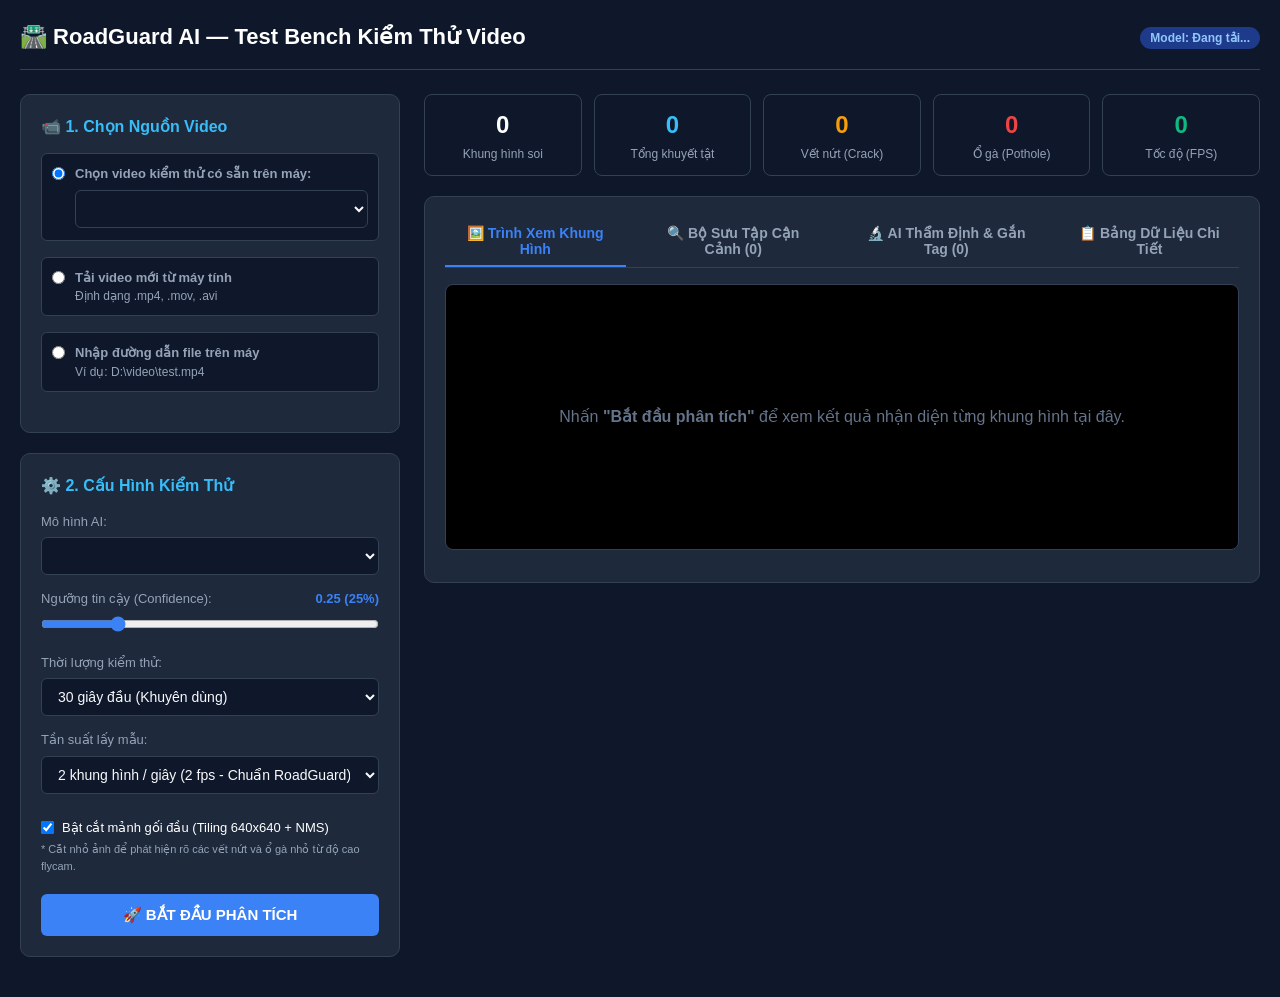
==== src/api/web/index.html @ 470877e7 "feat: tich hop AI Curation AutoTagger va YOLO Dataset Exporter tren Web UI" ====
<!DOCTYPE html>
<html lang="vi">
<head>
  <meta charset="UTF-8">
  <meta name="viewport" content="width=device-width, initial-scale=1.0">
  <title>RoadGuard AI — Kiểm Thử Mô Hình & Đánh Giá Video</title>
  <style>
    :root {
      --bg: #0f172a;
      --card-bg: #1e293b;
      --card-border: #334155;
      --primary: #3b82f6;
      --primary-hover: #2563eb;
      --success: #10b981;
      --warning: #f59e0b;
      --danger: #ef4444;
      --text: #f8fafc;
      --text-muted: #94a3b8;
    }
    * { box-sizing: border-box; margin: 0; padding: 0; font-family: -apple-system, BlinkMacSystemFont, "Segoe UI", Roboto, sans-serif; }
    body { background-color: var(--bg); color: var(--text); padding: 20px; line-height: 1.5; }
    .container { max-width: 1400px; margin: 0 auto; }
    header { display: flex; justify-content: space-between; align-items: center; padding-bottom: 16px; border-bottom: 1px solid var(--card-border); margin-bottom: 24px; }
    header h1 { font-size: 22px; font-weight: 700; color: #fff; display: flex; align-items: center; gap: 8px; }
    .badge { background: #1e3a8a; color: #93c5fd; padding: 4px 10px; border-radius: 999px; font-size: 12px; font-weight: 600; }
    
    .grid { display: grid; grid-template-columns: 380px 1fr; gap: 24px; }
    @media (max-width: 900px) { .grid { grid-template-columns: 1fr; } }

    .card { background: var(--card-bg); border: 1px solid var(--card-border); border-radius: 10px; padding: 20px; margin-bottom: 20px; }
    .card-title { font-size: 16px; font-weight: 600; margin-bottom: 14px; color: #38bdf8; display: flex; align-items: center; gap: 8px; }

    label { display: block; font-size: 13px; font-weight: 500; color: var(--text-muted); margin-bottom: 6px; }
    input[type="text"], select, input[type="file"] { width: 100%; padding: 9px 12px; background: #0f172a; border: 1px solid var(--card-border); border-radius: 6px; color: var(--text); font-size: 14px; margin-bottom: 14px; }
    input[type="range"] { width: 100%; accent-color: var(--primary); }
    .range-val { font-weight: bold; color: var(--primary); float: right; }

    .radio-group { display: flex; flex-direction: column; gap: 10px; margin-bottom: 14px; }
    .radio-opt { display: flex; align-items: flex-start; gap: 10px; background: #0f172a; padding: 10px; border-radius: 6px; border: 1px solid var(--card-border); cursor: pointer; }
    .radio-opt:hover { border-color: var(--primary); }
    .radio-opt input { margin-top: 3px; }

    .btn { display: inline-flex; align-items: center; justify-content: center; width: 100%; padding: 12px; border-radius: 6px; font-size: 15px; font-weight: 600; cursor: pointer; border: none; transition: 0.2s; }
    .btn-primary { background: var(--primary); color: #fff; }
    .btn-primary:hover { background: var(--primary-hover); }
    .btn-primary:disabled { background: #475569; cursor: not-allowed; opacity: 0.6; }

    .progress-box { margin-top: 15px; display: none; }
    .progress-bar-bg { width: 100%; height: 12px; background: #0f172a; border-radius: 6px; overflow: hidden; border: 1px solid var(--card-border); margin: 8px 0; }
    .progress-bar-fill { height: 100%; width: 0%; background: linear-gradient(90deg, #3b82f6, #10b981); transition: width 0.3s; }
    .status-text { font-size: 13px; color: var(--text-muted); display: flex; justify-content: space-between; }

    /* Results layout */
    .stat-row { display: grid; grid-template-columns: repeat(auto-fit, minmax(130px, 1fr)); gap: 12px; margin-bottom: 20px; }
    .stat-item { background: #0f172a; border: 1px solid var(--card-border); border-radius: 8px; padding: 12px; text-align: center; }
    .stat-num { font-size: 24px; font-weight: 700; color: #fff; }
    .stat-lbl { font-size: 12px; color: var(--text-muted); margin-top: 2px; }

    .tabs { display: flex; gap: 8px; border-bottom: 1px solid var(--card-border); margin-bottom: 16px; }
    .tab-btn { background: none; border: none; color: var(--text-muted); font-size: 14px; font-weight: 600; padding: 8px 16px; cursor: pointer; border-bottom: 2px solid transparent; }
    .tab-btn.active { color: var(--primary); border-bottom-color: var(--primary); }

    .tab-content { display: none; }
    .tab-content.active { display: block; }

    /* Frame viewer */
    .viewer-box { text-align: center; background: #000; border-radius: 8px; overflow: hidden; border: 1px solid var(--card-border); margin-bottom: 12px; }
    .viewer-img { max-width: 100%; max-height: 520px; object-fit: contain; display: block; margin: 0 auto; }
    .nav-controls { display: flex; align-items: center; justify-content: space-between; gap: 12px; margin-top: 10px; }
    .btn-sm { padding: 6px 14px; font-size: 13px; width: auto; border-radius: 4px; background: #334155; color: #fff; cursor: pointer; border: none; }
    .btn-sm:hover { background: #475569; }

    /* Crops grid */
    .crops-grid { display: grid; grid-template-columns: repeat(auto-fill, minmax(180px, 1fr)); gap: 12px; max-height: 520px; overflow-y: auto; padding: 4px; }
    .crop-card { background: #0f172a; border: 1px solid var(--card-border); border-radius: 6px; overflow: hidden; text-align: center; }
    .crop-img { width: 100%; height: 120px; object-fit: cover; background: #000; }
    .crop-info { padding: 6px 8px; font-size: 12px; }
    .tag-crack { color: #f59e0b; font-weight: bold; }
    .tag-pothole { color: #ef4444; font-weight: bold; }

    /* Table */
    table { width: 100%; border-collapse: collapse; font-size: 13px; text-align: left; }
    th { background: #0f172a; padding: 10px; color: var(--text-muted); border-bottom: 1px solid var(--card-border); }
    td { padding: 8px 10px; border-bottom: 1px solid var(--card-border); }
    tr:hover { background: #1e293b80; }
    /* Curation & Selection styles */
    .selection-bar { display: flex; justify-content: space-between; align-items: center; background: #0f172a; padding: 10px 14px; border-radius: 8px; border: 1px solid var(--card-border); margin-bottom: 14px; flex-wrap: wrap; gap: 10px; }
    .crop-card { position: relative; background: #0f172a; border: 1px solid var(--card-border); border-radius: 6px; overflow: hidden; text-align: center; transition: 0.2s; }
    .crop-card.selected { border-color: #38bdf8; box-shadow: 0 0 0 2px rgba(56, 189, 248, 0.4); }
    .crop-select-checkbox { position: absolute; top: 8px; left: 8px; width: 18px; height: 18px; accent-color: var(--primary); cursor: pointer; z-index: 10; }
    .btn-ai-curate { background: linear-gradient(135deg, #8b5cf6, #3b82f6); color: #fff; font-weight: 700; border: none; padding: 8px 16px; border-radius: 6px; cursor: pointer; display: inline-flex; align-items: center; gap: 6px; font-size: 13px; transition: 0.2s; }
    .btn-ai-curate:hover { opacity: 0.9; transform: translateY(-1px); }
    .btn-ai-curate:disabled { background: #475569; cursor: not-allowed; opacity: 0.5; transform: none; }
    
    .badge-verified { background: #065f46; color: #34d399; padding: 3px 8px; border-radius: 4px; font-size: 11px; font-weight: 600; display: inline-block; }
    .badge-false { background: #7c2d12; color: #fb923c; padding: 3px 8px; border-radius: 4px; font-size: 11px; font-weight: 600; display: inline-block; }
    .badge-severity { padding: 2px 6px; border-radius: 4px; font-size: 10px; font-weight: 700; }
    .sev-critical { background: #991b1b; color: #fca5a5; }
    .sev-medium { background: #854d0e; color: #fde047; }
    .sev-low { background: #1e3a8a; color: #93c5fd; }
    
    .curation-grid { display: grid; grid-template-columns: repeat(auto-fill, minmax(280px, 1fr)); gap: 14px; max-height: 520px; overflow-y: auto; padding: 4px; }
    .curation-card { background: #0f172a; border: 1px solid var(--card-border); border-radius: 8px; padding: 12px; display: flex; flex-direction: column; gap: 8px; }
  </style>
</head>
<body>
  <div class="container">
    <header>
      <h1>🛣️ RoadGuard AI — Test Bench Kiểm Thử Video</h1>
      <div>
        <span class="badge" id="modelBadge">Model: Đang tải...</span>
      </div>
    </header>

    <div class="grid">
      <!-- CỘT TRÁI: ĐIỀU KHIỂN & CẤU HÌNH -->
      <div>
        <div class="card">
          <div class="card-title">📹 1. Chọn Nguồn Video</div>
          
          <div class="radio-group">
            <label class="radio-opt">
              <input type="radio" name="videoSource" value="preset" checked onchange="toggleSource()">
              <div style="width: 100%;">
                <strong>Chọn video kiểm thử có sẵn trên máy:</strong>
                <select id="presetVideoSelect" style="margin-top: 6px; margin-bottom: 2px;" onchange="updatePresetPath()"></select>
              </div>
            </label>

            <label class="radio-opt">
              <input type="radio" name="videoSource" value="upload" onchange="toggleSource()">
              <div>
                <strong>Tải video mới từ máy tính</strong>
                <p style="font-size: 12px; color: var(--text-muted);">Định dạng .mp4, .mov, .avi</p>
              </div>
            </label>

            <label class="radio-opt">
              <input type="radio" name="videoSource" value="custom_path" onchange="toggleSource()">
              <div>
                <strong>Nhập đường dẫn file trên máy</strong>
                <p style="font-size: 12px; color: var(--text-muted);">Ví dụ: D:\video\test.mp4</p>
              </div>
            </label>
          </div>

          <div id="uploadField" style="display: none;">
            <label>Chọn tệp video:</label>
            <input type="file" id="videoFileInput" accept="video/mp4,video/quicktime,video/x-msvideo">
          </div>

          <div id="customPathField" style="display: none;">
            <label>Đường dẫn tệp video tuyệt đối:</label>
            <input type="text" id="customVideoPath" placeholder="C:\Users\...\video.mp4">
          </div>
        </div>

        <div class="card">
          <div class="card-title">⚙️ 2. Cấu Hình Kiểm Thử</div>

          <label>Mô hình AI:</label>
          <select id="modelSelect"></select>

          <label>Ngưỡng tin cậy (Confidence): <span class="range-val" id="confVal">0.25 (25%)</span></label>
          <input type="range" id="confThreshold" min="0.10" max="0.80" step="0.05" value="0.25" oninput="updateConf(this.value)">

          <label style="margin-top: 14px;">Thời lượng kiểm thử:</label>
          <select id="durationSelect">
            <option value="10">10 giây đầu (Kiểm tra nhanh)</option>
            <option value="30" selected>30 giây đầu (Khuyên dùng)</option>
            <option value="60">60 giây đầu</option>
            <option value="0">Toàn bộ video</option>
          </select>

          <label>Tần suất lấy mẫu:</label>
          <select id="samplingSelect">
            <option value="1">1 khung hình / giây (1 fps - Nhanh)</option>
            <option value="2" selected>2 khung hình / giây (2 fps - Chuẩn RoadGuard)</option>
          </select>

          <div style="margin-top: 10px; display: flex; align-items: center; gap: 8px;">
            <input type="checkbox" id="useTiling" checked style="width: auto;">
            <label for="useTiling" style="margin-bottom: 0; cursor: pointer; color: #fff;">
              Bật cắt mảnh gối đầu (Tiling 640x640 + NMS)
            </label>
          </div>
          <p style="font-size: 11px; color: var(--text-muted); margin-top: 4px;">
            * Cắt nhỏ ảnh để phát hiện rõ các vết nứt và ổ gà nhỏ từ độ cao flycam.
          </p>

          <div style="margin-top: 20px;">
            <button class="btn btn-primary" id="startBtn" onclick="startAnalysis()">
              🚀 BẮT ĐẦU PHÂN TÍCH
            </button>
          </div>

          <div class="progress-box" id="progressBox">
            <div class="status-text">
              <span id="statusLabel">Đang khởi tạo mô hình...</span>
              <span id="pctLabel">0%</span>
            </div>
            <div class="progress-bar-bg">
              <div class="progress-bar-fill" id="progressBar"></div>
            </div>
            <div class="status-text" style="font-size: 11px; color: #64748b;" id="subStatus">
              Frame: 0/0 • Tốc độ: -- FPS
            </div>
          </div>
        </div>
      </div>

      <!-- CỘT PHẢI: KẾT QUẢ TRỰC QUAN -->
      <div>
        <!-- THỐNG KÊ TỔNG QUAN -->
        <div class="stat-row">
          <div class="stat-item">
            <div class="stat-num" id="statFrames">0</div>
            <div class="stat-lbl">Khung hình soi</div>
          </div>
          <div class="stat-item">
            <div class="stat-num" id="statTotalDefects" style="color: #38bdf8;">0</div>
            <div class="stat-lbl">Tổng khuyết tật</div>
          </div>
          <div class="stat-item">
            <div class="stat-num" id="statCracks" style="color: #f59e0b;">0</div>
            <div class="stat-lbl">Vết nứt (Crack)</div>
          </div>
          <div class="stat-item">
            <div class="stat-num" id="statPotholes" style="color: #ef4444;">0</div>
            <div class="stat-lbl">Ổ gà (Pothole)</div>
          </div>
          <div class="stat-item">
            <div class="stat-num" id="statFps" style="color: #10b981;">0</div>
            <div class="stat-lbl">Tốc độ (FPS)</div>
          </div>
        </div>

        <div class="card">
          <div class="tabs">
            <button class="tab-btn active" onclick="switchTab('viewerTab', this)">🖼️ Trình Xem Khung Hình</button>
            <button class="tab-btn" onclick="switchTab('cropsTab', this)">🔍 Bộ Sưu Tập Cận Cảnh (<span id="cropsCount">0</span>)</button>
            <button class="tab-btn" onclick="switchTab('curationTab', this)">🔬 AI Thẩm Định & Gắn Tag (<span id="curatedCount">0</span>)</button>
            <button class="tab-btn" onclick="switchTab('tableTab', this)">📋 Bảng Dữ Liệu Chi Tiết</button>
          </div>

          <!-- TAB 1: FRAME VIEWER -->
          <div id="viewerTab" class="tab-content active">
            <div class="viewer-box">
              <img id="mainViewerImg" class="viewer-img" src="" alt="Chưa có kết quả" style="display: none;">
              <div id="placeholderViewer" style="padding: 120px 20px; color: #64748b;">
                Nhấn <strong>"Bắt đầu phân tích"</strong> để xem kết quả nhận diện từng khung hình tại đây.
              </div>
            </div>

            <div class="nav-controls" id="navControls" style="display: none;">
              <button class="btn-sm" onclick="prevFrame()">◀ Khung trước</button>
              <span id="frameIndicator" style="font-size: 13px; font-weight: 600;">Khung hình: 0 / 0</span>
              <button class="btn-sm" onclick="nextFrame()">Khung tiếp ▶</button>
            </div>
            <div id="frameDetails" style="font-size: 12px; color: var(--text-muted); margin-top: 8px;"></div>
          </div>

          <!-- TAB 2: CROPS GALLERY -->
          <div id="cropsTab" class="tab-content">
            <div class="selection-bar" id="selectionBar" style="display: none;">
              <div style="display: flex; align-items: center; gap: 8px; flex-wrap: wrap;">
                <label style="display: flex; align-items: center; gap: 6px; margin: 0; cursor: pointer; color: #fff; font-size: 13px;">
                  <input type="checkbox" id="selectAllCheckbox" onchange="toggleSelectAll(this.checked)" style="width: auto;"> Chọn tất cả
                </label>
                <button class="btn-sm" onclick="filterSelection('pothole')">Chỉ Ổ gà</button>
                <button class="btn-sm" onclick="filterSelection('crack')">Chỉ Vết nứt</button>
                <button class="btn-sm" onclick="clearSelection()">Bỏ chọn</button>
                <span style="font-size: 12px; color: #38bdf8; font-weight: 600;" id="selectionSummary">Đã chọn: 0 mục</span>
              </div>
              <button class="btn-ai-curate" id="btnCurate" onclick="runAiCuration()" disabled>
                🧠 GỬI SANG AI SÀNG LỌC & GẮN TAG (<span id="btnCurateCount">0</span>)
              </button>
            </div>

            <div class="crops-grid" id="cropsGrid">
              <div style="grid-column: 1 / -1; text-align: center; padding: 60px; color: #64748b;">
                Chưa có ảnh cắt khuyết tật.
              </div>
            </div>
          </div>

          <!-- TAB 3: AI CURATION & DATASET EXPORT -->
          <div id="curationTab" class="tab-content">
            <div class="selection-bar" id="curationActionBar" style="display: none;">
              <div id="curationStats" style="font-size: 13px; color: var(--text);">
                Đã thẩm định: <strong>0</strong> | Hợp lệ: <span style="color: #34d399;">0</span> | Báo động giả: <span style="color: #fb923c;">0</span>
              </div>
              <button class="btn-ai-curate" style="background: linear-gradient(135deg, #10b981, #059669);" id="btnExportDataset" onclick="exportDatasetZip()">
                📦 ĐÓNG GÓI DATASET CHUẨN YOLO (.ZIP)
              </button>
            </div>

            <div class="curation-grid" id="curationGrid">
              <div style="grid-column: 1 / -1; text-align: center; padding: 60px; color: #64748b;">
                Chưa có dữ liệu thẩm định. Hãy vào tab <strong>"Bộ Sưu Tập Cận Cảnh"</strong>, tích chọn các khuyết tật và nhấn nút <strong>"Gửi sang AI Sàng Lọc & Gắn Tag"</strong>.
              </div>
            </div>
          </div>

          <!-- TAB 3: DATA TABLE -->
          <div id="tableTab" class="tab-content">
            <div style="max-height: 480px; overflow-y: auto;">
              <table>
                <thead>
                  <tr>
                    <th>#</th>
                    <th>Thời điểm (s)</th>
                    <th>Loại hư hỏng</th>
                    <th>Độ tin cậy</th>
                    <th>Tọa độ Box [x1, y1, x2, y2]</th>
                  </tr>
                </thead>
                <tbody id="dataTableBody">
                  <tr>
                    <td colspan="5" style="text-align: center; color: #64748b; padding: 40px;">Chưa có dữ liệu.</td>
                  </tr>
                </tbody>
              </table>
            </div>

            <div class="export-btns" id="exportBtns" style="display: none;">
              <a class="btn-outline" id="downloadJsonBtn" href="#" download="inspection_report.json">
                📥 Tải Báo Cáo JSON
              </a>
              <a class="btn-outline" id="downloadGeoJsonBtn" href="#" download="inspection_layer.geojson">
                🗺️ Tải Lớp GeoJSON Bản Đồ
              </a>
            </div>
          </div>

        </div>
      </div>
    </div>
  </div>

  <script>
    let currentTaskId = null;
    let pollInterval = null;
    let detectedFrames = [];
    let currentFrameIdx = 0;
    let presetVideoPath = "";
    let allCrops = [];
    let selectedCropIndices = new Set();
    let curatedResultsList = [];

    function updateConf(val) {
      document.getElementById('confVal').innerText = val + " (" + Math.round(val * 100) + "%)";
    }

    function toggleSource() {
      const src = document.querySelector('input[name="videoSource"]:checked').value;
      document.getElementById('uploadField').style.display = (src === 'upload') ? 'block' : 'none';
      document.getElementById('customPathField').style.display = (src === 'custom_path') ? 'block' : 'none';
    }

    function switchTab(tabId, el) {
      document.querySelectorAll('.tab-btn').forEach(b => b.classList.remove('active'));
      document.querySelectorAll('.tab-content').forEach(c => c.classList.remove('active'));
      el.classList.add('active');
      document.getElementById(tabId).classList.add('active');
    }

    function updatePresetPath() {
      const vSelect = document.getElementById('presetVideoSelect');
      presetVideoPath = vSelect.value;
    }

    // Nạp danh sách model và preset video khi khởi động
    async function initPage() {
      try {
        const res = await fetch('/api/init-info');
        const data = await res.json();
        
        // Populate models
        const select = document.getElementById('modelSelect');
        select.innerHTML = '';
        data.models.forEach(m => {
          const opt = document.createElement('option');
          opt.value = m.path;
          opt.text = m.name + ' (' + m.size_mb + ' MB)';
          if (m.name.includes('15k')) opt.selected = true;
          select.appendChild(opt);
        });

        if (data.models.length > 0) {
          document.getElementById('modelBadge').innerText = 'Model: ' + data.models[0].name;
        }

        // Preset videos
        const vSelect = document.getElementById('presetVideoSelect');
        vSelect.innerHTML = '';
        const vList = data.preset_videos || (data.preset_video ? [data.preset_video] : []);
        vList.forEach(v => {
          const opt = document.createElement('option');
          opt.value = v.path;
          opt.text = v.name;
          vSelect.appendChild(opt);
        });
        if (vList.length > 0) {
          presetVideoPath = vList[0].path;
        }
      } catch (err) {
        console.error("Init failed:", err);
      }
    }

    async function startAnalysis() {
      const startBtn = document.getElementById('startBtn');
      const progressBox = document.getElementById('progressBox');
      const srcType = document.querySelector('input[name="videoSource"]:checked').value;
      
      let videoPath = "";
      if (srcType === 'preset') {
        videoPath = presetVideoPath;
      } else if (srcType === 'custom_path') {
        videoPath = document.getElementById('customVideoPath').value.trim();
        if (!videoPath) {
          alert("Vui lòng nhập đường dẫn video!");
          return;
        }
      } else if (srcType === 'upload') {
        const fileInput = document.getElementById('videoFileInput');
        if (!fileInput.files || fileInput.files.length === 0) {
          alert("Vui lòng chọn file video để tải lên!");
          return;
        }
        startBtn.disabled = true;
        document.getElementById('statusLabel').innerText = "Đang tải video lên máy chủ...";
        progressBox.style.display = 'block';

        const formData = new FormData();
        formData.append("file", fileInput.files[0]);
        const uploadRes = await fetch('/api/upload-video', { method: 'POST', body: formData });
        const uploadData = await uploadRes.json();
        if (!uploadRes.ok) {
          alert("Lỗi upload: " + uploadData.detail);
          startBtn.disabled = false;
          return;
        }
        videoPath = uploadData.saved_path;
      }

      startBtn.disabled = true;
      progressBox.style.display = 'block';
      document.getElementById('progressBar').style.width = '0%';
      document.getElementById('pctLabel').innerText = '0%';
      document.getElementById('statusLabel').innerText = 'Bắt đầu khởi động worker AI...';

      const payload = {
        video_path: videoPath,
        model_path: document.getElementById('modelSelect').value,
        conf_threshold: parseFloat(document.getElementById('confThreshold').value),
        max_duration_seconds: parseInt(document.getElementById('durationSelect').value),
        sampling_rate_fps: parseInt(document.getElementById('samplingSelect').value),
        use_tiling: document.getElementById('useTiling').checked
      };

      try {
        const res = await fetch('/api/start-analysis', {
          method: 'POST',
          headers: { 'Content-Type': 'application/json' },
          body: JSON.stringify(payload)
        });
        const data = await res.json();
        currentTaskId = data.task_id;
        pollInterval = setInterval(checkStatus, 600);
      } catch (err) {
        alert("Không thể khởi động phân tích: " + err);
        startBtn.disabled = false;
      }
    }

    async function checkStatus() {
      if (!currentTaskId) return;
      try {
        const res = await fetch('/api/task-status/' + currentTaskId);
        const data = await res.json();

        const pct = Math.round(data.progress_pct);
        document.getElementById('progressBar').style.width = pct + '%';
        document.getElementById('pctLabel').innerText = pct + '%';
        document.getElementById('statusLabel').innerText = data.message || 'Đang xử lý...';
        document.getElementById('subStatus').innerText = 
          "Frame: " + data.processed_frames + "/" + data.total_frames + " • Đã tìm thấy: " + data.defects_found + " khuyết tật";

        if (data.status === 'COMPLETED') {
          clearInterval(pollInterval);
          document.getElementById('startBtn').disabled = false;
          document.getElementById('statusLabel').innerText = '✅ Phân tích hoàn tất!';
          loadResults(currentTaskId);
        } else if (data.status === 'FAILED') {
          clearInterval(pollInterval);
          document.getElementById('startBtn').disabled = false;
          document.getElementById('statusLabel').innerText = '❌ Thất bại: ' + data.error;
        }
      } catch (err) {
        console.error("Poll error:", err);
      }
    }

    async function loadResults(taskId) {
      try {
        const res = await fetch('/api/task-results/' + taskId);
        const data = await res.json();

        // Cập nhật thẻ thống kê
        document.getElementById('statFrames').innerText = data.summary.processed_frames;
        document.getElementById('statTotalDefects').innerText = data.summary.total_defects;
        document.getElementById('statCracks').innerText = data.summary.crack_count;
        document.getElementById('statPotholes').innerText = data.summary.pothole_count;
        document.getElementById('statFps').innerText = data.summary.fps;

        // Frames viewer
        detectedFrames = data.frames || [];
        currentFrameIdx = 0;
        if (detectedFrames.length > 0) {
          document.getElementById('placeholderViewer').style.display = 'none';
          document.getElementById('mainViewerImg').style.display = 'block';
          document.getElementById('navControls').style.display = 'flex';
          showFrame(0);
        } else {
          document.getElementById('placeholderViewer').innerText = 'Không phát hiện khuyết tật nào vượt ngưỡng tin cậy.';
        }

        // Crops gallery
        allCrops = data.crops || [];
        selectedCropIndices.clear();
        document.getElementById('cropsCount').innerText = allCrops.length;
        const grid = document.getElementById('cropsGrid');
        const selBar = document.getElementById('selectionBar');

        if (allCrops.length > 0) {
          selBar.style.display = 'flex';
          grid.innerHTML = '';
          allCrops.forEach((c, idx) => {
            const card = document.createElement('div');
            card.className = 'crop-card';
            card.id = `cropCard_${idx}`;
            const tagClass = c.class_name === 'pothole' ? 'tag-pothole' : 'tag-crack';
            card.innerHTML = `
              <input type="checkbox" class="crop-select-checkbox" data-index="${idx}" onchange="toggleCropSelection(${idx}, this.checked)" onclick="event.stopPropagation();">
              <img class="crop-img" src="${c.url}" alt="${c.class_name}" onclick="toggleCropCard(${idx})" style="cursor: pointer;">
              <div class="crop-info" onclick="toggleCropCard(${idx})" style="cursor: pointer;">
                <span class="${tagClass}">${c.class_vn}</span>
                <span style="color: #94a3b8; font-size: 11px;">${Math.round(c.confidence * 100)}%</span>
                <div style="font-size: 11px; color: #64748b; margin-top: 2px;">Giây thứ ${c.timestamp_s}s</div>
              </div>
            `;
            grid.appendChild(card);
          });
          updateSelectionUI();
        } else {
          selBar.style.display = 'none';
          grid.innerHTML = '<div style="grid-column: 1 / -1; text-align: center; padding: 60px; color: #64748b;">Chưa có ảnh cắt khuyết tật.</div>';
        }

        // Table
        const tbody = document.getElementById('dataTableBody');
        const defects = data.all_defects || [];
        if (defects.length > 0) {
          tbody.innerHTML = '';
          defects.forEach((d, i) => {
            const tr = document.createElement('tr');
            const tagClass = d.class_name === 'pothole' ? 'tag-pothole' : 'tag-crack';
            tr.innerHTML = `
              <td>${i + 1}</td>
              <td>${d.timestamp_s}s</td>
              <td><span class="${tagClass}">${d.class_vn}</span></td>
              <td><strong>${Math.round(d.confidence * 100)}%</strong></td>
              <td style="font-family: monospace; font-size: 12px;">[${d.box.join(', ')}]</td>
            `;
            tbody.appendChild(tr);
          });
          document.getElementById('exportBtns').style.display = 'flex';
          document.getElementById('downloadJsonBtn').href = '/api/download/' + taskId + '/report.json';
          document.getElementById('downloadGeoJsonBtn').href = '/api/download/' + taskId + '/layer.geojson';
        }
      } catch (err) {
        console.error("Load results error:", err);
      }
    }

    function showFrame(idx) {
      if (!detectedFrames || detectedFrames.length === 0) return;
      if (idx < 0) idx = 0;
      if (idx >= detectedFrames.length) idx = detectedFrames.length - 1;
      currentFrameIdx = idx;

      const f = detectedFrames[idx];
      document.getElementById('mainViewerImg').src = f.annotated_url;
      document.getElementById('frameIndicator').innerText = `Khung hình: ${idx + 1} / ${detectedFrames.length} (Giây ${f.timestamp_s}s)`;
      document.getElementById('frameDetails').innerHTML = 
        `Phát hiện: <strong>${f.defects_count} khuyết tật</strong> (Ổ gà: ${f.pothole_count}, Vết nứt: ${f.crack_count})`;
    }

    function prevFrame() { showFrame(currentFrameIdx - 1); }
    function nextFrame() { showFrame(currentFrameIdx + 1); }

    // --- CURATION & SELECTION FUNCTIONS ---
    function toggleCropSelection(idx, isChecked) {
      if (isChecked) {
        selectedCropIndices.add(idx);
        document.getElementById(`cropCard_${idx}`)?.classList.add('selected');
      } else {
        selectedCropIndices.delete(idx);
        document.getElementById(`cropCard_${idx}`)?.classList.remove('selected');
      }
      updateSelectionUI();
    }

    function toggleCropCard(idx) {
      const chk = document.querySelector(`.crop-select-checkbox[data-index="${idx}"]`);
      if (chk) {
        chk.checked = !chk.checked;
        toggleCropSelection(idx, chk.checked);
      }
    }

    function toggleSelectAll(isChecked) {
      selectedCropIndices.clear();
      document.querySelectorAll('.crop-select-checkbox').forEach(chk => {
        chk.checked = isChecked;
        const idx = parseInt(chk.getAttribute('data-index'));
        if (isChecked) {
          selectedCropIndices.add(idx);
          document.getElementById(`cropCard_${idx}`)?.classList.add('selected');
        } else {
          document.getElementById(`cropCard_${idx}`)?.classList.remove('selected');
        }
      });
      updateSelectionUI();
    }

    function filterSelection(cls) {
      selectedCropIndices.clear();
      document.querySelectorAll('.crop-select-checkbox').forEach(chk => {
        const idx = parseInt(chk.getAttribute('data-index'));
        const item = allCrops[idx];
        const match = (item && item.class_name === cls);
        chk.checked = match;
        if (match) {
          selectedCropIndices.add(idx);
          document.getElementById(`cropCard_${idx}`)?.classList.add('selected');
        } else {
          document.getElementById(`cropCard_${idx}`)?.classList.remove('selected');
        }
      });
      updateSelectionUI();
    }

    function clearSelection() {
      toggleSelectAll(false);
      const chk = document.getElementById('selectAllCheckbox');
      if (chk) chk.checked = false;
    }

    function updateSelectionUI() {
      const count = selectedCropIndices.size;
      document.getElementById('selectionSummary').innerText = `Đã chọn: ${count} / ${allCrops.length} mục`;
      document.getElementById('btnCurateCount').innerText = count;
      const btn = document.getElementById('btnCurate');
      if (btn) btn.disabled = (count === 0);
    }

    async function runAiCuration() {
      if (selectedCropIndices.size === 0) {
        alert("Vui lòng tích chọn ít nhất 1 khuyết tật để sàng lọc!");
        return;
      }
      const selectedItems = Array.from(selectedCropIndices).map(i => allCrops[i]);
      const btn = document.getElementById('btnCurate');
      btn.disabled = true;
      btn.innerText = "⏳ Đang gọi AI Thẩm Định & Gắn Tag...";

      try {
        const res = await fetch('/api/curation/filter-and-tag', {
          method: 'POST',
          headers: { 'Content-Type': 'application/json' },
          body: JSON.stringify({
            task_id: currentTaskId,
            items: selectedItems
          })
        });
        const data = await res.json();
        curatedResultsList = data.curated_items || [];
        renderCurationResults(curatedResultsList);

        // Chuyển sang Tab 3 (AI Thẩm Định)
        const curTabBtn = document.querySelector('button[onclick*="curationTab"]');
        if (curTabBtn) switchTab('curationTab', curTabBtn);
      } catch (err) {
        alert("Lỗi khi gọi AI thẩm định: " + err);
      } finally {
        btn.disabled = false;
        btn.innerHTML = `🧠 GỬI SANG AI SÀNG LỌC & GẮN TAG (<span id="btnCurateCount">${selectedCropIndices.size}</span>)`;
      }
    }

    function renderCurationResults(items) {
      document.getElementById('curatedCount').innerText = items.length;
      document.getElementById('curationActionBar').style.display = 'flex';

      const validCount = items.filter(x => x.is_valid && x.status === 'VERIFIED').length;
      const falseCount = items.length - validCount;
      document.getElementById('curationStats').innerHTML = 
        `Đã thẩm định: <strong>${items.length}</strong> | Hợp lệ: <span style="color: #34d399; font-weight: bold;">${validCount}</span> | Báo động giả (Mẫu khó): <span style="color: #fb923c; font-weight: bold;">${falseCount}</span>`;

      const grid = document.getElementById('curationGrid');
      grid.innerHTML = '';
      items.forEach(it => {
        const card = document.createElement('div');
        card.className = 'curation-card';
        const isValid = it.is_valid && it.status === 'VERIFIED';
        const badgeHtml = isValid 
          ? `<span class="badge-verified">✅ ${it.fine_tag}</span>`
          : `<span class="badge-false">⚠️ ${it.fine_tag}</span>`;
        
        let sevClass = 'sev-low';
        if (it.severity === 'CRITICAL') sevClass = 'sev-critical';
        else if (it.severity === 'MEDIUM') sevClass = 'sev-medium';

        card.innerHTML = `
          <div style="display: flex; gap: 10px;">
            <img src="${it.url}" style="width: 90px; height: 90px; object-fit: cover; border-radius: 4px; background: #000;">
            <div style="flex: 1; font-size: 12px;">
              <div style="margin-bottom: 4px;">${badgeHtml}</div>
              <div style="margin-bottom: 4px;">
                <span class="badge-severity ${sevClass}">Mức độ: ${it.severity}</span>
                <span style="color: #94a3b8; margin-left: 6px;">Độ tin cậy: ${Math.round(it.confidence_verified * 100)}%</span>
              </div>
              <div style="color: #64748b; font-size: 11px;">Giây thứ ${it.timestamp_s}s • Box: [${(it.box || []).join(', ')}]</div>
            </div>
          </div>
          <div style="background: #1e293b; padding: 6px 10px; border-radius: 4px; font-size: 11px; color: #cbd5e1; border-left: 3px solid ${isValid ? '#10b981' : '#f59e0b'};">
            <strong>💡 Nhận định AI:</strong> ${it.reasoning}
          </div>
        `;
        grid.appendChild(card);
      });
    }

    async function exportDatasetZip() {
      if (!curatedResultsList || curatedResultsList.length === 0) {
        alert("Chưa có danh sách mẫu đã thẩm định!");
        return;
      }
      const btn = document.getElementById('btnExportDataset');
      btn.disabled = true;
      btn.innerText = "⏳ Đang đóng gói YOLO Dataset & nén ZIP...";

      try {
        const res = await fetch('/api/curation/export-dataset', {
          method: 'POST',
          headers: { 'Content-Type': 'application/json' },
          body: JSON.stringify({
            task_id: currentTaskId,
            curated_items: curatedResultsList
          })
        });
        const data = await res.json();
        if (data.status === 'SUCCESS') {
          window.location.href = data.download_url;
          alert(`🎉 ĐÃ ĐÓNG GÓI DATASET THÀNH CÔNG!\n\n• File ZIP: ${data.zip_filename} (${data.zip_size_mb} MB)\n• Lưu tại: ${data.summary.target_dir}\n• Ổ gà hợp lệ: ${data.summary.pothole_count}\n• Vết nứt hợp lệ: ${data.summary.crack_count}\n• Mẫu báo động giả (Hard Negatives): ${data.summary.hard_negatives_count}\n\nTrình duyệt đang tự động tải file zip về máy để bạn có thể nạp thẳng lên Colab huấn luyện tiếp!`);
        } else {
          alert("Lỗi khi đóng gói dataset!");
        }
      } catch (err) {
        alert("Lỗi xuất dataset: " + err);
      } finally {
        btn.disabled = false;
        btn.innerText = "📦 ĐÓNG GÓI DATASET CHUẨN YOLO (.ZIP)";
      }
    }

    window.onload = initPage;
  </script>
</body>
</html>
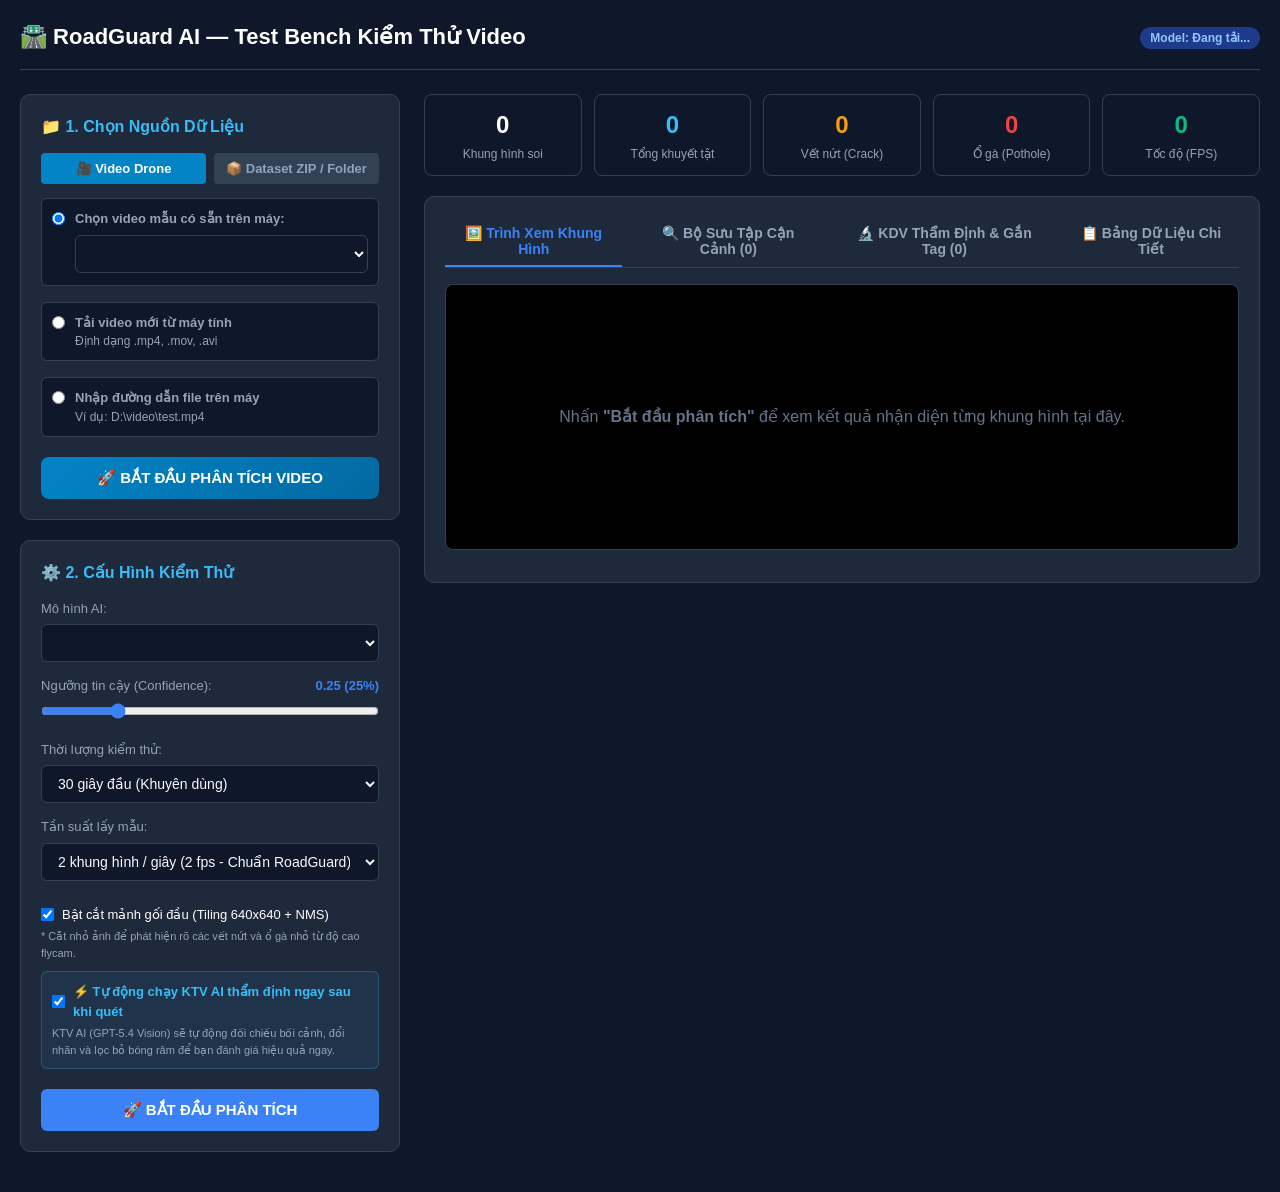
==== commit f8161e38: "pre-cleanup: baseline snapshot before pipeline A restructure" ====
--- a/src/api/web/index.html
+++ b/src/api/web/index.html
@@ -116,42 +116,134 @@
       <!-- CỘT TRÁI: ĐIỀU KHIỂN & CẤU HÌNH -->
       <div>
         <div class="card">
-          <div class="card-title">📹 1. Chọn Nguồn Video</div>
+          <div class="card-title">📁 1. Chọn Nguồn Dữ Liệu</div>
+
+          <div style="display: flex; gap: 8px; margin-bottom: 14px;">
+            <button type="button" class="btn-sm" id="modeBtnVideo" style="flex: 1; background: #0284c7; color: #fff; font-weight: 600; padding: 8px;" onclick="switchSourceMode('video')">
+              🎥 Video Drone
+            </button>
+            <button type="button" class="btn-sm" id="modeBtnDataset" style="flex: 1; background: #334155; color: #94a3b8; font-weight: 600; padding: 8px;" onclick="switchSourceMode('dataset')">
+              📦 Dataset ZIP / Folder
+            </button>
+          </div>
           
-          <div class="radio-group">
-            <label class="radio-opt">
-              <input type="radio" name="videoSource" value="preset" checked onchange="toggleSource()">
-              <div style="width: 100%;">
-                <strong>Chọn video kiểm thử có sẵn trên máy:</strong>
-                <select id="presetVideoSelect" style="margin-top: 6px; margin-bottom: 2px;" onchange="updatePresetPath()"></select>
-              </div>
-            </label>
-
-            <label class="radio-opt">
-              <input type="radio" name="videoSource" value="upload" onchange="toggleSource()">
-              <div>
-                <strong>Tải video mới từ máy tính</strong>
-                <p style="font-size: 12px; color: var(--text-muted);">Định dạng .mp4, .mov, .avi</p>
-              </div>
-            </label>
-
-            <label class="radio-opt">
-              <input type="radio" name="videoSource" value="custom_path" onchange="toggleSource()">
-              <div>
-                <strong>Nhập đường dẫn file trên máy</strong>
-                <p style="font-size: 12px; color: var(--text-muted);">Ví dụ: D:\video\test.mp4</p>
-              </div>
-            </label>
+          <!-- KHỐI 1A: NGUỒN VIDEO -->
+          <div id="videoSourceContainer">
+            <div class="radio-group">
+              <label class="radio-opt">
+                <input type="radio" name="videoSource" value="preset" checked onchange="toggleSource()">
+                <div style="width: 100%;">
+                  <strong>Chọn video mẫu có sẵn trên máy:</strong>
+                  <select id="presetVideoSelect" style="margin-top: 6px; margin-bottom: 2px;" onchange="updatePresetPath()"></select>
+                </div>
+              </label>
+
+              <label class="radio-opt">
+                <input type="radio" name="videoSource" value="upload" onchange="toggleSource()">
+                <div>
+                  <strong>Tải video mới từ máy tính</strong>
+                  <p style="font-size: 12px; color: var(--text-muted);">Định dạng .mp4, .mov, .avi</p>
+                </div>
+              </label>
+
+              <label class="radio-opt">
+                <input type="radio" name="videoSource" value="custom_path" onchange="toggleSource()">
+                <div>
+                  <strong>Nhập đường dẫn file trên máy</strong>
+                  <p style="font-size: 12px; color: var(--text-muted);">Ví dụ: D:\video\test.mp4</p>
+                </div>
+              </label>
+            </div>
+
+            <div id="uploadField" style="display: none;">
+              <label>Chọn tệp video:</label>
+              <input type="file" id="videoFileInput" accept="video/mp4,video/quicktime,video/x-msvideo" onchange="onVideoSelected(this)">
+            </div>
+
+            <div id="customPathField" style="display: none;">
+              <label>Đường dẫn tệp video tuyệt đối:</label>
+              <input type="text" id="customVideoPath" placeholder="C:\Users\...\video.mp4">
+            </div>
+
+            <div style="margin-top: 14px;">
+              <button type="button" class="btn btn-primary" id="startBtnVideoTop" onclick="startAnalysis()" style="background: linear-gradient(135deg, #0284c7 0%, #0369a1 100%); font-size: 15px; font-weight: 700; width: 100%; padding: 12px; border-radius: 8px;">
+                🚀 BẮT ĐẦU PHÂN TÍCH VIDEO
+              </button>
+            </div>
           </div>
 
-          <div id="uploadField" style="display: none;">
-            <label>Chọn tệp video:</label>
-            <input type="file" id="videoFileInput" accept="video/mp4,video/quicktime,video/x-msvideo">
-          </div>
-
-          <div id="customPathField" style="display: none;">
-            <label>Đường dẫn tệp video tuyệt đối:</label>
-            <input type="text" id="customVideoPath" placeholder="C:\Users\...\video.mp4">
+          <!-- KHỐI 1B: NGUỒN DATASET ZIP / FOLDER -->
+          <div id="datasetSourceContainer" style="display: none;">
+            <div class="radio-group">
+              <label class="radio-opt">
+                <input type="radio" name="datasetSource" value="preset_ds" checked onchange="toggleDatasetSource()">
+                <div style="width: 100%;">
+                  <strong>Chọn Dataset mẫu có sẵn:</strong>
+                  <select id="presetDatasetSelect" style="margin-top: 6px; margin-bottom: 2px;" onchange="updatePresetDatasetPath(); onDatasetPresetChanged()"></select>
+                </div>
+              </label>
+
+              <label class="radio-opt">
+                <input type="radio" name="datasetSource" value="upload_zip" onchange="toggleDatasetSource()">
+                <div>
+                  <strong>Tải file nén Dataset (.ZIP)</strong>
+                  <p style="font-size: 12px; color: var(--text-muted);">Tự động giải nén và quét đệ quy các ảnh</p>
+                </div>
+              </label>
+
+              <label class="radio-opt">
+                <input type="radio" name="datasetSource" value="upload_folder" onchange="toggleDatasetSource()">
+                <div>
+                  <strong>📂 Tải cả THƯ MỤC ẢNH từ máy tính (Folder Upload)</strong>
+                  <p style="font-size: 12px; color: var(--text-muted);">Chọn trực tiếp một folder chứa nhiều ảnh</p>
+                </div>
+              </label>
+
+              <label class="radio-opt">
+                <input type="radio" name="datasetSource" value="custom_ds_path" onchange="toggleDatasetSource()">
+                <div>
+                  <strong>Nhập đường dẫn ZIP hoặc Thư mục ảnh</strong>
+                  <p style="font-size: 12px; color: var(--text-muted);">Ví dụ: F:\dataset\uav_crack.zip hoặc F:\data\images</p>
+                </div>
+              </label>
+            </div>
+
+            <div id="datasetUploadField" style="display: none;">
+              <label>Chọn file nén .ZIP dataset:</label>
+              <input type="file" id="datasetZipFileInput" accept=".zip" onchange="onZipSelected(this)">
+            </div>
+
+            <div id="datasetFolderUploadField" style="display: none;">
+              <label>Chọn thư mục ảnh từ máy tính:</label>
+              <input type="file" id="datasetFolderInput" webkitdirectory directory multiple onchange="onFolderSelected(this)">
+              <p style="font-size: 11px; color: #38bdf8; margin-top: 4px;">
+                💡 Bạn có thể chọn trực tiếp 1 thư mục chứa hàng chục / hàng trăm ảnh trên máy.
+              </p>
+            </div>
+
+            <div id="datasetCustomPathField" style="display: none;">
+              <label>Đường dẫn tệp .ZIP hoặc Thư mục ảnh:</label>
+              <input type="text" id="customDatasetPath" placeholder="D:\datasets\road_dataset.zip" oninput="onCustomDatasetPathChanged(this)">
+            </div>
+
+            <label style="margin-top: 10px;">Số ảnh quét tối đa:</label>
+            <select id="maxImagesSelect">
+              <option value="10">10 ảnh (Kiểm tra siêu nhanh)</option>
+              <option value="50" selected>50 ảnh (Khuyên dùng)</option>
+              <option value="100">100 ảnh</option>
+              <option value="0">Tất cả ảnh trong dataset</option>
+            </select>
+
+            <!-- HỘP THÔNG BÁO TỆP & NÚT KÍCH HOẠT TRỰC TIẾP TẠI BƯỚC 1 -->
+            <div id="datasetSelectionSummary" style="display: none; margin-top: 12px; padding: 10px 14px; background: rgba(16, 185, 129, 0.12); border: 1px solid rgba(16, 185, 129, 0.35); border-radius: 8px; font-size: 13px; color: #6ee7b7;">
+              <span id="datasetSelectionText">📁 Đã chọn dữ liệu</span>
+            </div>
+
+            <div style="margin-top: 14px;">
+              <button type="button" class="btn btn-primary" id="startBtnDataset" onclick="startAnalysis()" style="background: linear-gradient(135deg, #10b981 0%, #059669 100%); font-size: 15px; font-weight: 700; padding: 13px 16px; width: 100%; border-radius: 8px; box-shadow: 0 4px 16px rgba(16, 185, 129, 0.35); cursor: pointer; transition: all 0.2s ease;">
+                🚀 BẮT ĐẦU QUÉT DATASET
+              </button>
+            </div>
           </div>
         </div>
 
@@ -164,29 +256,44 @@
           <label>Ngưỡng tin cậy (Confidence): <span class="range-val" id="confVal">0.25 (25%)</span></label>
           <input type="range" id="confThreshold" min="0.10" max="0.80" step="0.05" value="0.25" oninput="updateConf(this.value)">
 
-          <label style="margin-top: 14px;">Thời lượng kiểm thử:</label>
-          <select id="durationSelect">
-            <option value="10">10 giây đầu (Kiểm tra nhanh)</option>
-            <option value="30" selected>30 giây đầu (Khuyên dùng)</option>
-            <option value="60">60 giây đầu</option>
-            <option value="0">Toàn bộ video</option>
-          </select>
-
-          <label>Tần suất lấy mẫu:</label>
-          <select id="samplingSelect">
-            <option value="1">1 khung hình / giây (1 fps - Nhanh)</option>
-            <option value="2" selected>2 khung hình / giây (2 fps - Chuẩn RoadGuard)</option>
-          </select>
-
-          <div style="margin-top: 10px; display: flex; align-items: center; gap: 8px;">
-            <input type="checkbox" id="useTiling" checked style="width: auto;">
-            <label for="useTiling" style="margin-bottom: 0; cursor: pointer; color: #fff;">
-              Bật cắt mảnh gối đầu (Tiling 640x640 + NMS)
-            </label>
+          <!-- CẤU HÌNH VIDEO (ẨN KHI Ở CHẾ ĐỘ DATASET ĐỂ GIAO DIỆN GỌN GÀNG) -->
+          <div id="videoOnlyConfig">
+            <label style="margin-top: 14px;">Thời lượng kiểm thử:</label>
+            <select id="durationSelect">
+              <option value="10">10 giây đầu (Kiểm tra nhanh)</option>
+              <option value="30" selected>30 giây đầu (Khuyên dùng)</option>
+              <option value="60">60 giây đầu</option>
+              <option value="0">Toàn bộ video</option>
+            </select>
+
+            <label>Tần suất lấy mẫu:</label>
+            <select id="samplingSelect">
+              <option value="1">1 khung hình / giây (1 fps - Nhanh)</option>
+              <option value="2" selected>2 khung hình / giây (2 fps - Chuẩn RoadGuard)</option>
+            </select>
+
+            <div style="margin-top: 10px; display: flex; align-items: center; gap: 8px;">
+              <input type="checkbox" id="useTiling" checked style="width: auto;">
+              <label for="useTiling" style="margin-bottom: 0; cursor: pointer; color: #fff;">
+                Bật cắt mảnh gối đầu (Tiling 640x640 + NMS)
+              </label>
+            </div>
+            <p style="font-size: 11px; color: var(--text-muted); margin-top: 4px;">
+              * Cắt nhỏ ảnh để phát hiện rõ các vết nứt và ổ gà nhỏ từ độ cao flycam.
+            </p>
+
+            <div style="margin-top: 10px; padding: 10px; background: rgba(56, 189, 248, 0.08); border: 1px solid rgba(56, 189, 248, 0.25); border-radius: 6px;">
+              <div style="display: flex; align-items: center; gap: 8px;">
+                <input type="checkbox" id="autoCurateKtv" checked style="width: auto;">
+                <label for="autoCurateKtv" style="margin-bottom: 0; cursor: pointer; color: #38bdf8; font-weight: 600; font-size: 13px;">
+                  ⚡ Tự động chạy KTV AI thẩm định ngay sau khi quét
+                </label>
+              </div>
+              <p style="font-size: 11px; color: var(--text-muted); margin-top: 4px;">
+                KTV AI (GPT-5.4 Vision) sẽ tự động đối chiếu bối cảnh, đổi nhãn và lọc bỏ bóng râm để bạn đánh giá hiệu quả ngay.
+              </p>
+            </div>
           </div>
-          <p style="font-size: 11px; color: var(--text-muted); margin-top: 4px;">
-            * Cắt nhỏ ảnh để phát hiện rõ các vết nứt và ổ gà nhỏ từ độ cao flycam.
-          </p>
 
           <div style="margin-top: 20px;">
             <button class="btn btn-primary" id="startBtn" onclick="startAnalysis()">
@@ -239,7 +346,7 @@
           <div class="tabs">
             <button class="tab-btn active" onclick="switchTab('viewerTab', this)">🖼️ Trình Xem Khung Hình</button>
             <button class="tab-btn" onclick="switchTab('cropsTab', this)">🔍 Bộ Sưu Tập Cận Cảnh (<span id="cropsCount">0</span>)</button>
-            <button class="tab-btn" onclick="switchTab('curationTab', this)">🔬 AI Thẩm Định & Gắn Tag (<span id="curatedCount">0</span>)</button>
+            <button class="tab-btn" onclick="switchTab('curationTab', this)">🔬 KDV Thẩm Định & Gắn Tag (<span id="curatedCount">0</span>)</button>
             <button class="tab-btn" onclick="switchTab('tableTab', this)">📋 Bảng Dữ Liệu Chi Tiết</button>
           </div>
 
@@ -258,6 +365,20 @@
               <button class="btn-sm" onclick="nextFrame()">Khung tiếp ▶</button>
             </div>
             <div id="frameDetails" style="font-size: 12px; color: var(--text-muted); margin-top: 8px;"></div>
+            
+            <div id="overviewBtnContainer" style="display: none; margin-top: 12px; text-align: center;">
+              <button class="btn-ai-curate" id="btnInspectOverviewFrame" onclick="inspectCurrentOverviewFrame()" style="background: linear-gradient(135deg, #0284c7 0%, #3b82f6 100%); box-shadow: 0 4px 14px rgba(2, 132, 199, 0.4); font-size: 13px; font-weight: 700; padding: 10px 18px; border-radius: 8px;">
+                👁️ KTV AI ĐỌC TOÀN CẢNH KHUNG HÌNH NÀY (Dual-View Context)
+              </button>
+            </div>
+
+            <div id="overviewInspectionResult" style="display: none; margin-top: 12px; background: #0b1329; border: 1px solid #38bdf8; border-radius: 8px; padding: 14px; font-size: 13px;">
+              <div style="display: flex; justify-content: space-between; align-items: center; margin-bottom: 8px; border-bottom: 1px solid #1e293b; padding-bottom: 6px;">
+                <span style="font-weight: 700; color: #38bdf8;">🧠 Nhận định Toàn cảnh từ KTV AI (GPT-5.4 Vision - Broad Context)</span>
+                <button class="btn-sm" onclick="document.getElementById('overviewInspectionResult').style.display='none'">✕ Đóng</button>
+              </div>
+              <div id="overviewInspectionContent"></div>
+            </div>
           </div>
 
           <!-- TAB 2: CROPS GALLERY -->
@@ -272,8 +393,29 @@
                 <button class="btn-sm" onclick="clearSelection()">Bỏ chọn</button>
                 <span style="font-size: 12px; color: #38bdf8; font-weight: 600;" id="selectionSummary">Đã chọn: 0 mục</span>
               </div>
-              <button class="btn-ai-curate" id="btnCurate" onclick="runAiCuration()" disabled>
-                🧠 GỬI SANG AI SÀNG LỌC & GẮN TAG (<span id="btnCurateCount">0</span>)
+              <div style="display: flex; gap: 8px; flex-wrap: wrap;">
+                <button class="btn-ai-curate" id="btnCurate" onclick="runAiCuration()" disabled>
+                  🤖 GỬI MỤC ĐÃ CHỌN (<span id="btnCurateCount">0</span>)
+                </button>
+                <button class="btn-ai-curate" style="background: linear-gradient(135deg, #0284c7, #10b981); box-shadow: 0 4px 12px rgba(2, 132, 199, 0.35);" id="btnInspectOverviewAll" onclick="runOverviewContextCurationAll()">
+                  👁️ KTV ĐỌC KHUNG TỔNG THỂ (Dual-View Context)
+                </button>
+                <button class="btn-ai-curate" style="background: linear-gradient(135deg, #f59e0b, #d97706); box-shadow: 0 4px 12px rgba(245, 158, 11, 0.3);" id="btnCurateAll" onclick="runAiCurationAll()">
+                  ⚡ KTV ĐỌC TOÀN BỘ (<span id="btnCurateAllCount">0</span> ảnh • 100 ảnh / 1 req)
+                </button>
+                <button class="btn-ai-curate" style="background: linear-gradient(135deg, #8b5cf6, #ec4899); box-shadow: 0 4px 12px rgba(236, 72, 153, 0.3);" id="btnAssessCracks" onclick="runCrackAssessment()">
+                  🎯 ĐÁNH GIÁ & PHÂN LOẠI VẾT NỨT
+                </button>
+              </div>
+            </div>
+
+            <div id="ktvPromptBanner" style="display: none; background: linear-gradient(135deg, rgba(2, 132, 199, 0.18), rgba(139, 92, 246, 0.18)); border: 1px solid #0284c7; border-radius: 8px; padding: 12px 16px; margin-bottom: 12px; justify-content: space-between; align-items: center; flex-wrap: wrap; gap: 10px;">
+              <div>
+                <strong style="color: #38bdf8; font-size: 13px;">⚡ BẠN ĐANG XEM KẾT QUẢ QUÉT THÔ CỦA YOLO (Chưa qua KTV AI thẩm định)</strong>
+                <p style="font-size: 12px; color: #cbd5e1; margin-top: 2px;">Bấm nút bên phải để KTV AI (GPT-5.4 Vision) phân loại vết nứt, loại bỏ bóng râm và đánh giá bối cảnh toàn khung hình.</p>
+              </div>
+              <button class="btn-ai-curate" onclick="runOverviewContextCurationAll()" style="background: linear-gradient(135deg, #0284c7, #10b981); padding: 8px 16px; font-size: 12px; font-weight: 700; box-shadow: 0 4px 12px rgba(16, 185, 129, 0.4);">
+                👁️ KÍCH HOẠT KTV THẨM ĐỊNH NGAY
               </button>
             </div>
 
@@ -286,13 +428,96 @@
 
           <!-- TAB 3: AI CURATION & DATASET EXPORT -->
           <div id="curationTab" class="tab-content">
-            <div class="selection-bar" id="curationActionBar" style="display: none;">
-              <div id="curationStats" style="font-size: 13px; color: var(--text);">
-                Đã thẩm định: <strong>0</strong> | Hợp lệ: <span style="color: #34d399;">0</span> | Báo động giả: <span style="color: #fb923c;">0</span>
+            <div class="selection-bar" id="curationActionBar" style="display: none; flex-direction: column; gap: 10px; align-items: stretch;">
+              <div style="display: flex; align-items: center; justify-content: space-between; flex-wrap: wrap; gap: 10px;">
+                <div id="curationStats" style="font-size: 13px; color: var(--text);">
+                  📊 Đã phân tích: <strong id="curCountAnalyzed">0</strong> ảnh | 🎯 Khuyết tật độc nhất (Không trùng): <span style="color: #34d399; font-weight: bold;" id="curCountUnique">0</span> | ⚠️ Báo động giả: <span style="color: #fb923c; font-weight: bold;" id="curCountFalse">0</span> | 🔁 Trùng lặp đã gộp: <span style="color: #38bdf8; font-weight: bold;" id="curCountDup">0</span>
+                </div>
+                <div style="display: flex; gap: 8px; flex-wrap: wrap;">
+                  <button class="btn-sm" style="background: linear-gradient(135deg, #0284c7, #3b82f6); color: #fff; font-weight: 600; padding: 6px 12px;" onclick="runOverviewContextCurationAll()">
+                    👁️ Thẩm định Bối cảnh Toàn cảnh (Dual-View)
+                  </button>
+                  <button class="btn-sm" style="background: linear-gradient(135deg, #8b5cf6, #ec4899); color: #fff; font-weight: 600; padding: 6px 12px;" onclick="runCrackAssessment()">
+                    🎯 Đánh giá Vết nứt Chuyên sâu
+                  </button>
+                  <button class="btn-ai-curate" style="background: linear-gradient(135deg, #10b981, #059669);" id="btnExportDataset" onclick="exportDatasetZip()">
+                    📦 ĐÓNG GÓI DATASET CHUẨN YOLO (.ZIP)
+                  </button>
+                </div>
               </div>
-              <button class="btn-ai-curate" style="background: linear-gradient(135deg, #10b981, #059669);" id="btnExportDataset" onclick="exportDatasetZip()">
-                📦 ĐÓNG GÓI DATASET CHUẨN YOLO (.ZIP)
-              </button>
+              <div style="display: flex; gap: 8px; align-items: center; flex-wrap: wrap; border-top: 1px solid rgba(255,255,255,0.08); padding-top: 8px;">
+                <span style="font-size: 12px; color: #94a3b8; font-weight: 600;">Xem nhanh:</span>
+                <button class="btn-sm" id="btnFilterCurAll" onclick="filterCurationDisplay('all')">Tất cả (<span id="curCountAll">0</span>)</button>
+                <button class="btn-sm active" id="btnFilterCurUnique" onclick="filterCurationDisplay('unique')" style="color: #34d399; font-weight: 700;">🎯 Khuyết tật độc nhất (<span id="curCountUniqueBtn">0</span>)</button>
+                <button class="btn-sm" id="btnFilterCurCracks" onclick="filterCurationDisplay('crack')" style="color: #f59e0b;">⚡ Chỉ Vết nứt (<span id="curCountCrackBtn">0</span>)</button>
+                <button class="btn-sm" id="btnFilterCurPotholes" onclick="filterCurationDisplay('pothole')" style="color: #ef4444;">🕳️ Chỉ Ổ gà (<span id="curCountPotholeBtn">0</span>)</button>
+                <button class="btn-sm" id="btnFilterCurFalse" onclick="filterCurationDisplay('false')" style="color: #fb923c;">⚠️ Báo động giả (<span id="curCountFalseBtn">0</span>)</button>
+                <button class="btn-sm" id="btnFilterCurDup" onclick="filterCurationDisplay('duplicate')" style="color: #38bdf8;">🔁 Góc trùng đã gộp (<span id="curCountDupBtn">0</span>)</button>
+              </div>
+            </div>
+
+            <!-- BẢNG ĐÁNH GIÁ HIỆU QUẢ KTV AI (DASHBOARD) -->
+            <div id="ktvEvaluationDashboard" style="display: none; background: #0b1329; border: 1px solid #1e293b; border-radius: 10px; padding: 16px; margin-bottom: 16px;">
+              <div style="display: flex; justify-content: space-between; align-items: center; margin-bottom: 12px; border-bottom: 1px solid #1e293b; padding-bottom: 8px; flex-wrap: wrap; gap: 8px;">
+                <div style="font-size: 15px; font-weight: 700; color: #38bdf8; display: flex; align-items: center; gap: 8px;">
+                  <span>🧠 BẢNG ĐÁNH GIÁ HIỆU QUẢ KTV AI (GPT-5.4 VISION vs YOLO LOCAL)</span>
+                </div>
+                <div style="display: flex; gap: 6px;">
+                  <button class="btn-sm" id="btnViewModeCards" style="background: #0284c7; color: #fff; font-weight: 600;" onclick="switchCurationView('cards')">🖼️ Thẻ Chi Tiết</button>
+                  <button class="btn-sm" id="btnViewModeTable" style="background: #1e293b; color: #94a3b8;" onclick="switchCurationView('table')">📋 Bảng Đối Chiếu Ma Trận</button>
+                </div>
+              </div>
+
+              <!-- 4 THẺ CHỈ SỐ VÀNG ĐÁNH GIÁ HIỆU QUẢ KTV -->
+              <div style="display: grid; grid-template-columns: repeat(auto-fit, minmax(180px, 1fr)); gap: 10px; margin-bottom: 14px;">
+                <div style="background: #0f172a; border: 1px solid #334155; border-radius: 8px; padding: 12px; text-align: center;">
+                  <div style="font-size: 11px; color: #94a3b8;">🎯 Độ Chính Xác Khuyết Tật</div>
+                  <div style="font-size: 22px; font-weight: 700; color: #10b981;" id="ktvMetricPrecision">--%</div>
+                  <div style="font-size: 10px; color: #64748b;" id="ktvMetricPrecisionSub">0 khuyết tật chuẩn</div>
+                </div>
+
+                <div style="background: #0f172a; border: 1px solid #334155; border-radius: 8px; padding: 12px; text-align: center;">
+                  <div style="font-size: 11px; color: #94a3b8;">🛡️ Khử Báo Động Giả</div>
+                  <div style="font-size: 22px; font-weight: 700; color: #fb923c;" id="ktvMetricSuppression">--%</div>
+                  <div style="font-size: 10px; color: #64748b;" id="ktvMetricSuppressionSub">0 mẫu lọc bỏ</div>
+                </div>
+
+                <div style="background: #0f172a; border: 1px solid #334155; border-radius: 8px; padding: 12px; text-align: center;">
+                  <div style="font-size: 11px; color: #94a3b8;">🔀 Sửa Nhãn / Gắn Tag Tinh</div>
+                  <div style="font-size: 22px; font-weight: 700; color: #38bdf8;" id="ktvMetricRelabel">--%</div>
+                  <div style="font-size: 10px; color: #64748b;" id="ktvMetricRelabelSub">Phân loại chi tiết</div>
+                </div>
+
+                <div style="background: #0f172a; border: 1px solid #334155; border-radius: 8px; padding: 12px; text-align: center;">
+                  <div style="font-size: 11px; color: #94a3b8;">🔁 Gộp Trùng Lặp Góc Quay</div>
+                  <div style="font-size: 22px; font-weight: 700; color: #c084fc;" id="ktvMetricDedup">--%</div>
+                  <div style="font-size: 10px; color: #64748b;" id="ktvMetricDedupSub">Gán Defect_ID duy nhất</div>
+                </div>
+              </div>
+
+              <!-- THANH CHIP LỌC THEO TỪNG TAG CỤ THỂ CỦA KTV -->
+              <div style="margin-top: 10px; border-top: 1px solid rgba(255,255,255,0.06); padding-top: 10px;">
+                <div style="font-size: 12px; color: #94a3b8; font-weight: 600; margin-bottom: 6px;">🏷️ Xem Chi Tiết Từng Tag Của KTV (Bấm để xem và đánh giá từng nhóm khuyết tật):</div>
+                <div id="ktvTagChipsContainer" style="display: flex; gap: 6px; flex-wrap: wrap;"></div>
+              </div>
+            </div>
+
+            <!-- BẢNG MA TRẬN ĐỐI CHIẾU YOLO vs KTV -->
+            <div id="ktvComparisonTableBox" style="display: none; background: #0b1329; border: 1px solid #1e293b; border-radius: 8px; padding: 12px; margin-bottom: 16px; max-height: 480px; overflow-y: auto;">
+              <table>
+                <thead>
+                  <tr>
+                    <th>#</th>
+                    <th>ID</th>
+                    <th>Ảnh Cận Cảnh</th>
+                    <th>YOLO Gán</th>
+                    <th>KTV Thẩm Định & Đổi Nhãn</th>
+                    <th>Mức Độ</th>
+                    <th>Lập Luận & Khuyến Nghị Kỹ Thuật</th>
+                  </tr>
+                </thead>
+                <tbody id="ktvComparisonTableBody"></tbody>
+              </table>
             </div>
 
             <div class="curation-grid" id="curationGrid">
@@ -344,18 +569,218 @@
     let detectedFrames = [];
     let currentFrameIdx = 0;
     let presetVideoPath = "";
+    let presetDatasetPath = "";
+    let currentSourceMode = "video"; // 'video' hoặc 'dataset'
     let allCrops = [];
     let selectedCropIndices = new Set();
     let curatedResultsList = [];
 
     function updateConf(val) {
       document.getElementById('confVal').innerText = val + " (" + Math.round(val * 100) + "%)";
+    }
+
+    function setStartButtonsState(disabled, text = null) {
+      const btnMain = document.getElementById('startBtn');
+      const btnDs = document.getElementById('startBtnDataset');
+      const btnVid = document.getElementById('startBtnVideoTop');
+      [btnMain, btnDs, btnVid].forEach(b => {
+        if (b) {
+          b.disabled = disabled;
+          if (text) {
+            b.innerHTML = text;
+          } else if (!disabled) {
+            if (b.id === 'startBtnVideoTop') {
+              b.innerHTML = '🚀 BẮT ĐẦU PHÂN TÍCH VIDEO';
+            } else if (b.id === 'startBtnDataset') {
+              const folderInput = document.getElementById('datasetFolderInput');
+              const zipInput = document.getElementById('datasetZipFileInput');
+              const srcType = document.querySelector('input[name="datasetSource"]:checked')?.value;
+              if (srcType === 'upload_folder' && folderInput && folderInput.files && folderInput.files.length > 0) {
+                b.innerHTML = `🚀 BẮT ĐẦU QUÉT ${folderInput.files.length} ẢNH TRONG THƯ MỤC`;
+              } else if (srcType === 'upload_zip' && zipInput && zipInput.files && zipInput.files.length > 0) {
+                b.innerHTML = `🚀 BẮT ĐẦU GIẢI NÉN & QUÉT FILE ZIP`;
+              } else {
+                b.innerHTML = '🚀 BẮT ĐẦU QUÉT DATASET';
+              }
+            } else if (b.id === 'startBtn') {
+              b.innerHTML = (currentSourceMode === 'dataset') ? '📦 BẮT ĐẦU QUÉT DATASET' : '🚀 BẮT ĐẦU PHÂN TÍCH VIDEO';
+            }
+          }
+        }
+      });
+    }
+
+    function onFolderSelected(input) {
+      const count = input.files ? input.files.length : 0;
+      const summaryBox = document.getElementById('datasetSelectionSummary');
+      const summaryText = document.getElementById('datasetSelectionText');
+      const btnDs = document.getElementById('startBtnDataset');
+      const btnBottom = document.getElementById('startBtn');
+
+      if (count > 0) {
+        if (summaryBox) summaryBox.style.display = 'block';
+        if (summaryText) summaryText.innerHTML = `📁 Đã nhận <b>${count} tệp ảnh</b> trong thư mục. Nhấn nút bên dưới để phân tích ngay!`;
+        const label = `🚀 BẮT ĐẦU QUÉT ${count} ẢNH TRONG THƯ MỤC`;
+        if (btnDs) btnDs.innerHTML = label;
+        if (btnBottom) btnBottom.innerHTML = label;
+      }
+    }
+
+    function onZipSelected(input) {
+      const f = (input.files && input.files[0]) ? input.files[0] : null;
+      const summaryBox = document.getElementById('datasetSelectionSummary');
+      const summaryText = document.getElementById('datasetSelectionText');
+      const btnDs = document.getElementById('startBtnDataset');
+      const btnBottom = document.getElementById('startBtn');
+
+      if (f) {
+        const sizeMb = (f.size / (1024 * 1024)).toFixed(1);
+        if (summaryBox) summaryBox.style.display = 'block';
+        if (summaryText) summaryText.innerHTML = `📦 Đã chọn file ZIP: <b>${f.name}</b> (${sizeMb} MB).`;
+        const label = `🚀 GIẢI NÉN & QUÉT DATASET ZIP (${sizeMb} MB)`;
+        if (btnDs) btnDs.innerHTML = label;
+        if (btnBottom) btnBottom.innerHTML = label;
+      }
+    }
+
+    function onVideoSelected(input) {
+      const f = (input.files && input.files[0]) ? input.files[0] : null;
+      if (f) {
+        const sizeMb = (f.size / (1024 * 1024)).toFixed(1);
+        const label = `🚀 PHÂN TÍCH VIDEO (${f.name} - ${sizeMb} MB)`;
+        const btnVid = document.getElementById('startBtnVideoTop');
+        const btnBottom = document.getElementById('startBtn');
+        if (btnVid) btnVid.innerHTML = label;
+        if (btnBottom) btnBottom.innerHTML = label;
+      }
+    }
+
+    function onCustomDatasetPathChanged(input) {
+      const val = input.value.trim();
+      const summaryBox = document.getElementById('datasetSelectionSummary');
+      const summaryText = document.getElementById('datasetSelectionText');
+      const btnDs = document.getElementById('startBtnDataset');
+      const btnBottom = document.getElementById('startBtn');
+      if (val) {
+        if (summaryBox) summaryBox.style.display = 'block';
+        if (summaryText) summaryText.innerHTML = `📁 Sẵn sàng quét từ: <b>${val}</b>`;
+        const label = `🚀 QUÉT TỪ ĐƯỜNG DẪN ĐÃ NHẬP`;
+        if (btnDs) btnDs.innerHTML = label;
+        if (btnBottom) btnBottom.innerHTML = label;
+      }
+    }
+
+    function onDatasetPresetChanged() {
+      const sel = document.getElementById('presetDatasetSelect');
+      const text = sel && sel.options[sel.selectedIndex] ? sel.options[sel.selectedIndex].text : 'Dataset mẫu';
+      const summaryBox = document.getElementById('datasetSelectionSummary');
+      const summaryText = document.getElementById('datasetSelectionText');
+      const btnDs = document.getElementById('startBtnDataset');
+      const btnBottom = document.getElementById('startBtn');
+      if (summaryBox) summaryBox.style.display = 'block';
+      if (summaryText) summaryText.innerHTML = `📦 Đã chọn: <b>${text}</b>`;
+      const label = '🚀 BẮT ĐẦU QUÉT DATASET MẪU';
+      if (btnDs) btnDs.innerHTML = label;
+      if (btnBottom) btnBottom.innerHTML = label;
+    }
+
+    function switchSourceMode(mode) {
+      currentSourceMode = mode;
+      const btnVid = document.getElementById('modeBtnVideo');
+      const btnDs = document.getElementById('modeBtnDataset');
+      const boxVid = document.getElementById('videoSourceContainer');
+      const boxDs = document.getElementById('datasetSourceContainer');
+      const vidConfig = document.getElementById('videoOnlyConfig');
+      const startBtn = document.getElementById('startBtn');
+
+      if (mode === 'video') {
+        btnVid.style.background = '#0284c7';
+        btnVid.style.color = '#fff';
+        btnDs.style.background = '#334155';
+        btnDs.style.color = '#94a3b8';
+        boxVid.style.display = 'block';
+        boxDs.style.display = 'none';
+        if (vidConfig) vidConfig.style.display = 'block';
+        if (startBtn) {
+          startBtn.innerText = '🚀 BẮT ĐẦU PHÂN TÍCH VIDEO';
+          startBtn.style.background = 'var(--primary)';
+        }
+      } else {
+        btnDs.style.background = '#10b981';
+        btnDs.style.color = '#fff';
+        btnVid.style.background = '#334155';
+        btnVid.style.color = '#94a3b8';
+        boxVid.style.display = 'none';
+        boxDs.style.display = 'block';
+        if (vidConfig) vidConfig.style.display = 'none';
+        if (startBtn) {
+          startBtn.innerText = '📦 BẮT ĐẦU QUÉT DATASET';
+          startBtn.style.background = 'linear-gradient(135deg, #10b981 0%, #059669 100%)';
+        }
+        toggleDatasetSource();
+      }
     }
 
     function toggleSource() {
       const src = document.querySelector('input[name="videoSource"]:checked').value;
       document.getElementById('uploadField').style.display = (src === 'upload') ? 'block' : 'none';
       document.getElementById('customPathField').style.display = (src === 'custom_path') ? 'block' : 'none';
+    }
+
+    function toggleDatasetSource() {
+      const src = document.querySelector('input[name="datasetSource"]:checked')?.value || 'preset_ds';
+      document.getElementById('datasetUploadField').style.display = (src === 'upload_zip') ? 'block' : 'none';
+      document.getElementById('datasetFolderUploadField').style.display = (src === 'upload_folder') ? 'block' : 'none';
+      document.getElementById('datasetCustomPathField').style.display = (src === 'custom_ds_path') ? 'block' : 'none';
+
+      const summaryBox = document.getElementById('datasetSelectionSummary');
+      const summaryText = document.getElementById('datasetSelectionText');
+      const btnDs = document.getElementById('startBtnDataset');
+      const btnBottom = document.getElementById('startBtn');
+
+      if (src === 'preset_ds') {
+        const sel = document.getElementById('presetDatasetSelect');
+        const text = sel && sel.options[sel.selectedIndex] ? sel.options[sel.selectedIndex].text : 'Dataset mẫu';
+        if (summaryBox) summaryBox.style.display = 'block';
+        if (summaryText) summaryText.innerHTML = `📦 Đã chọn nguồn mẫu: <b>${text}</b>`;
+        const label = '🚀 BẮT ĐẦU QUÉT DATASET MẪU';
+        if (btnDs) btnDs.innerHTML = label;
+        if (btnBottom) btnBottom.innerHTML = label;
+      } else if (src === 'upload_zip') {
+        const fInput = document.getElementById('datasetZipFileInput');
+        if (fInput && fInput.files && fInput.files.length > 0) {
+          onZipSelected(fInput);
+        } else {
+          if (summaryBox) summaryBox.style.display = 'none';
+          const label = '🚀 BẮT ĐẦU QUÉT DATASET (.ZIP)';
+          if (btnDs) btnDs.innerHTML = label;
+          if (btnBottom) btnBottom.innerHTML = label;
+        }
+      } else if (src === 'upload_folder') {
+        const folderInput = document.getElementById('datasetFolderInput');
+        if (folderInput && folderInput.files && folderInput.files.length > 0) {
+          onFolderSelected(folderInput);
+        } else {
+          if (summaryBox) summaryBox.style.display = 'none';
+          const label = '🚀 BẮT ĐẦU QUÉT THƯ MỤC ẢNH';
+          if (btnDs) btnDs.innerHTML = label;
+          if (btnBottom) btnBottom.innerHTML = label;
+        }
+      } else if (src === 'custom_ds_path') {
+        const p = document.getElementById('customDatasetPath')?.value?.trim();
+        if (p) {
+          if (summaryBox) summaryBox.style.display = 'block';
+          if (summaryText) summaryText.innerHTML = `📁 Đường dẫn trực tiếp: <b>${p}</b>`;
+          const label = '🚀 QUÉT TỪ ĐƯỜNG DẪN ĐÃ NHẬP';
+          if (btnDs) btnDs.innerHTML = label;
+          if (btnBottom) btnBottom.innerHTML = label;
+        } else {
+          if (summaryBox) summaryBox.style.display = 'none';
+          const label = '🚀 QUÉT DATASET TỪ ĐƯỜNG DẪN';
+          if (btnDs) btnDs.innerHTML = label;
+          if (btnBottom) btnBottom.innerHTML = label;
+        }
+      }
     }
 
     function switchTab(tabId, el) {
@@ -370,7 +795,12 @@
       presetVideoPath = vSelect.value;
     }
 
-    // Nạp danh sách model và preset video khi khởi động
+    function updatePresetDatasetPath() {
+      const dsSelect = document.getElementById('presetDatasetSelect');
+      presetDatasetPath = dsSelect.value;
+    }
+
+    // Nạp danh sách model, preset video và dataset khi khởi động
     async function initPage() {
       try {
         const res = await fetch('/api/init-info');
@@ -379,17 +809,24 @@
         // Populate models
         const select = document.getElementById('modelSelect');
         select.innerHTML = '';
-        data.models.forEach(m => {
+        data.models.forEach((m, idx) => {
           const opt = document.createElement('option');
           opt.value = m.path;
           opt.text = m.name + ' (' + m.size_mb + ' MB)';
-          if (m.name.includes('15k')) opt.selected = true;
+          if (idx === 0) {
+            opt.selected = true;
+          }
           select.appendChild(opt);
         });
 
-        if (data.models.length > 0) {
-          document.getElementById('modelBadge').innerText = 'Model: ' + data.models[0].name;
-        }
+        const updateModelBadge = () => {
+          const selOpt = select.options[select.selectedIndex];
+          if (selOpt) {
+            document.getElementById('modelBadge').innerText = 'Model: ' + selOpt.text.split(' ')[0];
+          }
+        };
+        updateModelBadge();
+        select.onchange = updateModelBadge;
 
         // Preset videos
         const vSelect = document.getElementById('presetVideoSelect');
@@ -404,13 +841,138 @@
         if (vList.length > 0) {
           presetVideoPath = vList[0].path;
         }
+
+        // Preset datasets
+        const dsSelect = document.getElementById('presetDatasetSelect');
+        if (dsSelect) {
+          dsSelect.innerHTML = '';
+          const dsList = data.preset_datasets || (data.preset_dataset ? [data.preset_dataset] : []);
+          dsList.forEach(d => {
+            const opt = document.createElement('option');
+            opt.value = d.path;
+            opt.text = d.name;
+            dsSelect.appendChild(opt);
+          });
+          if (dsList.length > 0) {
+            presetDatasetPath = dsList[0].path;
+          }
+        }
+
+        // Tự động nạp kết quả tác vụ mới nhất nếu có
+        if (data.latest_task_id) {
+          currentTaskId = data.latest_task_id;
+          console.log("Auto-loading latest task results:", data.latest_task_id);
+          loadResults(data.latest_task_id);
+        }
       } catch (err) {
         console.error("Init failed:", err);
       }
     }
 
+    async function startDatasetAnalysis() {
+      const progressBox = document.getElementById('progressBox');
+      const srcType = document.querySelector('input[name="datasetSource"]:checked')?.value || 'preset_ds';
+
+      let zipPath = null;
+      let folderPath = null;
+
+      if (srcType === 'preset_ds') {
+        const p = presetDatasetPath;
+        if (p.endsWith('.zip')) zipPath = p;
+        else folderPath = p;
+      } else if (srcType === 'custom_ds_path') {
+        const p = document.getElementById('customDatasetPath').value.trim();
+        if (!p) {
+          alert("Vui lòng nhập đường dẫn file .ZIP hoặc thư mục dataset!");
+          return;
+        }
+        if (p.endsWith('.zip')) zipPath = p;
+        else folderPath = p;
+      } else if (srcType === 'upload_zip') {
+        const fileInput = document.getElementById('datasetZipFileInput');
+        if (!fileInput.files || fileInput.files.length === 0) {
+          alert("Vui lòng chọn file nén .ZIP để tải lên!");
+          return;
+        }
+        setStartButtonsState(true, '⏳ ĐANG TẢI FILE ZIP LÊN MÁY CHỦ...');
+        document.getElementById('statusLabel').innerText = "Đang tải file ZIP lên máy chủ...";
+        progressBox.style.display = 'block';
+
+        const formData = new FormData();
+        formData.append("file", fileInput.files[0]);
+        const uploadRes = await fetch('/api/upload-dataset', { method: 'POST', body: formData });
+        const uploadData = await uploadRes.json();
+        if (!uploadRes.ok) {
+          alert("Lỗi upload: " + (uploadData.detail || "Thất bại"));
+          setStartButtonsState(false);
+          return;
+        }
+        zipPath = uploadData.saved_path;
+      } else if (srcType === 'upload_folder') {
+        const folderInput = document.getElementById('datasetFolderInput');
+        if (!folderInput.files || folderInput.files.length === 0) {
+          alert("Vui lòng chọn một thư mục chứa ảnh từ máy tính!");
+          return;
+        }
+        const fileCount = folderInput.files.length;
+        setStartButtonsState(true, `⏳ ĐANG TẢI ${fileCount} ẢNH LÊN MÁY CHỦ...`);
+        document.getElementById('statusLabel').innerText = `Đang nạp và tải ${fileCount} ảnh lên máy chủ (vui lòng chờ)...`;
+        progressBox.style.display = 'block';
+
+        const formData = new FormData();
+        for (let i = 0; i < folderInput.files.length; i++) {
+          formData.append("files", folderInput.files[i]);
+        }
+        const uploadRes = await fetch('/api/upload-folder', { method: 'POST', body: formData });
+        const uploadData = await uploadRes.json();
+        if (!uploadRes.ok) {
+          alert("Lỗi upload thư mục: " + (uploadData.detail || "Thất bại"));
+          setStartButtonsState(false);
+          return;
+        }
+        folderPath = uploadData.saved_path;
+      }
+
+      setStartButtonsState(true, '⚙️ ĐANG KHỞI CHẠY QUÉT AI...');
+      progressBox.style.display = 'block';
+      document.getElementById('progressBar').style.width = '0%';
+      document.getElementById('pctLabel').innerText = '0%';
+      document.getElementById('statusLabel').innerText = 'Bắt đầu giải nén và quét dataset...';
+
+      const maxImgs = parseInt(document.getElementById('maxImagesSelect').value);
+      const payload = {
+        zip_path: zipPath,
+        folder_path: folderPath,
+        model_path: document.getElementById('modelSelect').value,
+        conf_threshold: parseFloat(document.getElementById('confThreshold').value),
+        max_images: maxImgs > 0 ? maxImgs : null
+      };
+
+      try {
+        const res = await fetch('/api/start-dataset-analysis', {
+          method: 'POST',
+          headers: { 'Content-Type': 'application/json' },
+          body: JSON.stringify(payload)
+        });
+        const data = await res.json();
+        if (!res.ok) {
+          alert("Lỗi khởi tạo: " + data.detail);
+          setStartButtonsState(false);
+          return;
+        }
+        currentTaskId = data.task_id;
+        pollInterval = setInterval(checkStatus, 600);
+      } catch (err) {
+        alert("Lỗi kết nối máy chủ: " + err);
+        setStartButtonsState(false);
+      }
+    }
+
     async function startAnalysis() {
-      const startBtn = document.getElementById('startBtn');
+      if (currentSourceMode === 'dataset') {
+        return startDatasetAnalysis();
+      }
+
       const progressBox = document.getElementById('progressBox');
       const srcType = document.querySelector('input[name="videoSource"]:checked').value;
       
@@ -429,7 +991,7 @@
           alert("Vui lòng chọn file video để tải lên!");
           return;
         }
-        startBtn.disabled = true;
+        setStartButtonsState(true, '⏳ ĐANG TẢI VIDEO LÊN MÁY CHỦ...');
         document.getElementById('statusLabel').innerText = "Đang tải video lên máy chủ...";
         progressBox.style.display = 'block';
 
@@ -439,13 +1001,13 @@
         const uploadData = await uploadRes.json();
         if (!uploadRes.ok) {
           alert("Lỗi upload: " + uploadData.detail);
-          startBtn.disabled = false;
+          setStartButtonsState(false);
           return;
         }
         videoPath = uploadData.saved_path;
       }
 
-      startBtn.disabled = true;
+      setStartButtonsState(true, '⚙️ ĐANG KHỞI ĐỘNG WORKER AI...');
       progressBox.style.display = 'block';
       document.getElementById('progressBar').style.width = '0%';
       document.getElementById('pctLabel').innerText = '0%';
@@ -471,7 +1033,7 @@
         pollInterval = setInterval(checkStatus, 600);
       } catch (err) {
         alert("Không thể khởi động phân tích: " + err);
-        startBtn.disabled = false;
+        setStartButtonsState(false);
       }
     }
 
@@ -490,12 +1052,12 @@
 
         if (data.status === 'COMPLETED') {
           clearInterval(pollInterval);
-          document.getElementById('startBtn').disabled = false;
+          setStartButtonsState(false);
           document.getElementById('statusLabel').innerText = '✅ Phân tích hoàn tất!';
           loadResults(currentTaskId);
         } else if (data.status === 'FAILED') {
           clearInterval(pollInterval);
-          document.getElementById('startBtn').disabled = false;
+          setStartButtonsState(false);
           document.getElementById('statusLabel').innerText = '❌ Thất bại: ' + data.error;
         }
       } catch (err) {
@@ -509,11 +1071,17 @@
         const data = await res.json();
 
         // Cập nhật thẻ thống kê
-        document.getElementById('statFrames').innerText = data.summary.processed_frames;
-        document.getElementById('statTotalDefects').innerText = data.summary.total_defects;
-        document.getElementById('statCracks').innerText = data.summary.crack_count;
-        document.getElementById('statPotholes').innerText = data.summary.pothole_count;
-        document.getElementById('statFps').innerText = data.summary.fps;
+        const s = data.summary;
+        document.getElementById('statFrames').innerText = (s.processed_frames !== undefined) ? s.processed_frames : s.total_frames;
+        document.getElementById('statTotalDefects').innerText = s.total_defects;
+        document.getElementById('statCracks').innerText = (s.crack_count !== undefined) ? s.crack_count : s.cracks_count;
+        document.getElementById('statPotholes').innerText = (s.pothole_count !== undefined) ? s.pothole_count : s.potholes_count;
+        document.getElementById('statFps').innerText = s.fps;
+
+        if (data.dataset_mode) {
+          document.getElementById('subStatus').innerText = 
+            `Quét Dataset: ${s.total_frames} ảnh • Tỷ lệ phát hiện (Hit Rate): ${s.hit_rate_pct}% (${s.defect_frames} ảnh có khuyết tật)`;
+        }
 
         // Frames viewer
         detectedFrames = data.frames || [];
@@ -533,6 +1101,21 @@
         document.getElementById('cropsCount').innerText = allCrops.length;
         const grid = document.getElementById('cropsGrid');
         const selBar = document.getElementById('selectionBar');
+        const ktvBanner = document.getElementById('ktvPromptBanner');
+
+        // Nạp kết quả thẩm định của KTV AI nếu có
+        curatedResultsList = data.curated_items || [];
+        if (curatedResultsList.length > 0) {
+          if (ktvBanner) ktvBanner.style.display = 'none';
+          renderCurationResults(curatedResultsList);
+        } else {
+          if (ktvBanner) ktvBanner.style.display = 'flex';
+          const autoBox = document.getElementById('autoCurateKtv');
+          if (autoBox && autoBox.checked && allCrops.length > 0) {
+            console.log("Auto-triggering KTV overview context curation...");
+            runOverviewContextCurationAll(true);
+          }
+        }
 
         if (allCrops.length > 0) {
           selBar.style.display = 'flex';
@@ -542,13 +1125,46 @@
             card.className = 'crop-card';
             card.id = `cropCard_${idx}`;
             const tagClass = c.class_name === 'pothole' ? 'tag-pothole' : 'tag-crack';
+            const cropSrc = c.url || c.crop_url || '';
+
+            // Tìm nhận định KTV tương ứng cho crop này nếu có
+            const matchingCur = curatedResultsList.find(x => 
+              (x.url && (x.url === cropSrc || x.url.endsWith(c.crop_file || ''))) || 
+              (x.crop_url && (x.crop_url === cropSrc || x.crop_url.endsWith(c.crop_file || ''))) ||
+              (x.frame_index === c.frame_index && JSON.stringify(x.box) === JSON.stringify(c.box))
+            );
+
+            let ktvTagBadgeHtml = '';
+            if (matchingCur) {
+              const isVal = matchingCur.is_valid && matchingCur.status === 'VERIFIED';
+              const borderCol = isVal ? '#10b981' : '#f59e0b';
+              const textCol = isVal ? '#34d399' : '#fb923c';
+              ktvTagBadgeHtml = `
+                <div style="margin-top: 4px; padding: 3px 5px; background: rgba(15, 23, 42, 0.95); border: 1px solid ${borderCol}; border-radius: 4px; text-align: left;">
+                  <div style="color: ${textCol}; font-weight: 700; font-size: 10px; white-space: nowrap; overflow: hidden; text-overflow: ellipsis;">
+                    ${isVal ? '✅' : '⚠️'} ${matchingCur.fine_tag}
+                  </div>
+                  <div style="color: #94a3b8; font-size: 9px; white-space: nowrap; overflow: hidden; text-overflow: ellipsis; margin-top: 1px;" title="${matchingCur.reasoning}">
+                    💡 ${matchingCur.reasoning}
+                  </div>
+                </div>
+              `;
+            } else {
+              ktvTagBadgeHtml = `
+                <div style="margin-top: 4px; font-size: 10px; color: #64748b;">
+                  ⚪ Chờ KTV thẩm định
+                </div>
+              `;
+            }
+
             card.innerHTML = `
               <input type="checkbox" class="crop-select-checkbox" data-index="${idx}" onchange="toggleCropSelection(${idx}, this.checked)" onclick="event.stopPropagation();">
-              <img class="crop-img" src="${c.url}" alt="${c.class_name}" onclick="toggleCropCard(${idx})" style="cursor: pointer;">
+              <img class="crop-img" src="${cropSrc}" alt="${c.class_name}" onclick="toggleCropCard(${idx})" style="cursor: pointer;">
               <div class="crop-info" onclick="toggleCropCard(${idx})" style="cursor: pointer;">
                 <span class="${tagClass}">${c.class_vn}</span>
                 <span style="color: #94a3b8; font-size: 11px;">${Math.round(c.confidence * 100)}%</span>
                 <div style="font-size: 11px; color: #64748b; margin-top: 2px;">Giây thứ ${c.timestamp_s}s</div>
+                ${ktvTagBadgeHtml}
               </div>
             `;
             grid.appendChild(card);
@@ -592,10 +1208,22 @@
       currentFrameIdx = idx;
 
       const f = detectedFrames[idx];
-      document.getElementById('mainViewerImg').src = f.annotated_url;
-      document.getElementById('frameIndicator').innerText = `Khung hình: ${idx + 1} / ${detectedFrames.length} (Giây ${f.timestamp_s}s)`;
+      const imgUrl = f.annotated_url || f.image_url || f.vis_url || '';
+      document.getElementById('mainViewerImg').src = imgUrl;
+      const titleInfo = f.original_name ? `${f.original_name}` : `Giây ${f.timestamp_s}s`;
+      document.getElementById('frameIndicator').innerText = `Khung hình: ${idx + 1} / ${detectedFrames.length} (${titleInfo})`;
+      
+      let statusTag = '';
+      if (f.has_defect !== undefined) {
+        statusTag = f.has_defect 
+          ? ' <span style="background: rgba(239,68,68,0.2); color: #ef4444; padding: 2px 6px; border-radius: 4px; font-weight: 600; margin-left: 6px;">Có khuyết tật</span>'
+          : ' <span style="background: rgba(16,185,129,0.2); color: #10b981; padding: 2px 6px; border-radius: 4px; font-weight: 600; margin-left: 6px;">Mặt đường chuẩn</span>';
+      }
       document.getElementById('frameDetails').innerHTML = 
-        `Phát hiện: <strong>${f.defects_count} khuyết tật</strong> (Ổ gà: ${f.pothole_count}, Vết nứt: ${f.crack_count})`;
+        `Phát hiện: <strong>${f.defects_count} khuyết tật</strong> (Ổ gà: ${f.pothole_count}, Vết nứt: ${f.crack_count})${statusTag}`;
+
+      const ovBtnBox = document.getElementById('overviewBtnContainer');
+      if (ovBtnBox) ovBtnBox.style.display = 'block';
     }
 
     function prevFrame() { showFrame(currentFrameIdx - 1); }
@@ -673,75 +1301,518 @@
         return;
       }
       const selectedItems = Array.from(selectedCropIndices).map(i => allCrops[i]);
-      const btn = document.getElementById('btnCurate');
-      btn.disabled = true;
-      btn.innerText = "⏳ Đang gọi AI Thẩm Định & Gắn Tag...";
+      await processCurationItems(selectedItems, `Đang thẩm định ${selectedItems.length} mục...`);
+    }
+
+    async function runAiCurationAll() {
+      if (!allCrops || allCrops.length === 0) {
+        alert("Chưa có ảnh cận cảnh nào để KTV thẩm định!");
+        return;
+      }
+      const reqCount = Math.ceil(allCrops.length / 100);
+      const confirmMsg = `Bạn sắp gửi toàn bộ ${allCrops.length} ảnh cận cảnh cho KTV AI (GPT-5.4 Vision).\n\n⚡ TỐI ƯU HỆ THỐNG: Gom 100 ảnh / 1 Request API!\n• Tổng số request AI cần dùng: ${reqCount} Request.\n• Yêu cầu KTV phân loại chi tiết và khử trùng lặp đối tượng.\n\nBấm OK để bắt đầu thẩm định!`;
+      if (!confirm(confirmMsg)) return;
+
+      await processCurationItems(allCrops, `⚡ Đang gọi KTV thẩm định toàn bộ ${allCrops.length} ảnh (${reqCount} Request API)...`);
+    }
+
+    async function runCrackAssessment() {
+      if (!allCrops || allCrops.length === 0) {
+        alert("Chưa có ảnh cận cảnh nào để phân tích vết nứt!");
+        return;
+      }
+
+      // Lọc các mục là vết nứt hoặc toàn bộ nếu chưa phân loại
+      let targetItems = allCrops;
+      if (selectedCropIndices.size > 0) {
+        targetItems = Array.from(selectedCropIndices).map(i => allCrops[i]);
+      } else {
+        const cracksOnly = allCrops.filter(c => c.class_name === 'crack');
+        if (cracksOnly.length > 0) targetItems = cracksOnly;
+      }
+
+      await processCurationItems(
+        targetItems, 
+        `🎯 Đang phân tích & đánh giá chuyên sâu ${targetItems.length} vết nứt...`, 
+        '/api/curation/assess-cracks'
+      );
+    }
+
+    async function processCurationItems(itemsList, statusText, endpoint = '/api/curation/filter-and-tag') {
+      const btnSel = document.getElementById('btnCurate');
+      const btnAll = document.getElementById('btnCurateAll');
+      const btnCrack = document.getElementById('btnAssessCracks');
+      if (btnSel) btnSel.disabled = true;
+      if (btnAll) btnAll.disabled = true;
+      if (btnCrack) btnCrack.disabled = true;
+
+      const origTextSel = btnSel ? btnSel.innerHTML : '';
+      const origTextAll = btnAll ? btnAll.innerHTML : '';
+      if (btnAll) btnAll.innerText = "⏳ " + statusText;
 
       try {
-        const res = await fetch('/api/curation/filter-and-tag', {
+        const res = await fetch(endpoint, {
           method: 'POST',
           headers: { 'Content-Type': 'application/json' },
           body: JSON.stringify({
             task_id: currentTaskId,
-            items: selectedItems
+            items: itemsList,
+            batch_size: 100,
+            apply_dedup: true
           })
         });
         const data = await res.json();
+        if (data.status === 'ERROR') {
+          alert("Lỗi: " + data.message);
+          return;
+        }
+
         curatedResultsList = data.curated_items || [];
-        renderCurationResults(curatedResultsList);
-
-        // Chuyển sang Tab 3 (AI Thẩm Định)
+        
+        // Mặc định hiển thị danh sách khuyết tật ĐỘC NHẤT (Khử trùng lặp)
+        renderCurationResults(curatedResultsList, 'unique');
+
+        // Chuyển sang Tab 3 (KTV Thẩm Định & Gắn Tag)
         const curTabBtn = document.querySelector('button[onclick*="curationTab"]');
         if (curTabBtn) switchTab('curationTab', curTabBtn);
       } catch (err) {
-        alert("Lỗi khi gọi AI thẩm định: " + err);
+        alert("Lỗi khi gọi KTV thẩm định: " + err);
       } finally {
-        btn.disabled = false;
-        btn.innerHTML = `🧠 GỬI SANG AI SÀNG LỌC & GẮN TAG (<span id="btnCurateCount">${selectedCropIndices.size}</span>)`;
-      }
-    }
-
-    function renderCurationResults(items) {
+        if (btnSel) {
+          btnSel.disabled = (selectedCropIndices.size === 0);
+          btnSel.innerHTML = origTextSel;
+        }
+        if (btnAll) {
+          btnAll.disabled = false;
+          btnAll.innerHTML = `⚡ KTV ĐỌC TOÀN BỘ (<span id="btnCurateAllCount">${allCrops.length}</span> ảnh • 100 ảnh / 1 req)`;
+        }
+        if (btnCrack) btnCrack.disabled = false;
+      }
+    }
+
+    let currentFilterMode = 'unique';
+
+    function filterCurationDisplay(mode) {
+      currentFilterMode = mode;
+      document.querySelectorAll('#curationActionBar .btn-sm').forEach(b => b.classList.remove('active'));
+      if (mode === 'all') document.getElementById('btnFilterCurAll')?.classList.add('active');
+      if (mode === 'unique') document.getElementById('btnFilterCurUnique')?.classList.add('active');
+      if (mode === 'crack') document.getElementById('btnFilterCurCracks')?.classList.add('active');
+      if (mode === 'pothole') document.getElementById('btnFilterCurPotholes')?.classList.add('active');
+      if (mode === 'false') document.getElementById('btnFilterCurFalse')?.classList.add('active');
+      if (mode === 'duplicate') document.getElementById('btnFilterCurDup')?.classList.add('active');
+
+      renderCurationResults(curatedResultsList, mode);
+    }
+
+    function switchCurationView(view) {
+      const grid = document.getElementById('curationGrid');
+      const tableBox = document.getElementById('ktvComparisonTableBox');
+      const btnCards = document.getElementById('btnViewModeCards');
+      const btnTable = document.getElementById('btnViewModeTable');
+
+      if (view === 'cards') {
+        if (grid) grid.style.display = 'grid';
+        if (tableBox) tableBox.style.display = 'none';
+        if (btnCards) { btnCards.style.background = '#0284c7'; btnCards.style.color = '#fff'; }
+        if (btnTable) { btnTable.style.background = '#1e293b'; btnTable.style.color = '#94a3b8'; }
+      } else {
+        if (grid) grid.style.display = 'none';
+        if (tableBox) tableBox.style.display = 'block';
+        if (btnTable) { btnTable.style.background = '#0284c7'; btnTable.style.color = '#fff'; }
+        if (btnCards) { btnCards.style.background = '#1e293b'; btnCards.style.color = '#94a3b8'; }
+      }
+    }
+
+    function filterBySpecificTag(tagName) {
+      filterCurationDisplay('tag:' + tagName);
+    }
+
+    function toggleDupViews(idx) {
+      const el = document.getElementById(`dupViews_${idx}`);
+      if (el) {
+        el.style.display = (el.style.display === 'none' || el.style.display === '') ? 'flex' : 'none';
+      }
+    }
+
+    function renderCurationResults(items, filterMode = currentFilterMode) {
+      if (!items) items = [];
       document.getElementById('curatedCount').innerText = items.length;
       document.getElementById('curationActionBar').style.display = 'flex';
 
-      const validCount = items.filter(x => x.is_valid && x.status === 'VERIFIED').length;
-      const falseCount = items.length - validCount;
-      document.getElementById('curationStats').innerHTML = 
-        `Đã thẩm định: <strong>${items.length}</strong> | Hợp lệ: <span style="color: #34d399; font-weight: bold;">${validCount}</span> | Báo động giả (Mẫu khó): <span style="color: #fb923c; font-weight: bold;">${falseCount}</span>`;
+      // Tính toán số liệu thống kê chuẩn
+      const uniqueValidItems = items.filter(x => x.is_valid && x.status === 'VERIFIED' && !x.is_duplicate);
+      const dupCount = items.filter(x => x.is_duplicate).length;
+      const falseCount = items.filter(x => (!x.is_valid || x.status !== 'VERIFIED') && !x.is_duplicate).length;
+      const crackCount = uniqueValidItems.filter(x => (x.class_name === 'crack' || (x.fine_tag_code && x.fine_tag_code.includes('crack')))).length;
+      const potholeCount = uniqueValidItems.filter(x => (x.class_name === 'pothole' || (x.fine_tag_code && x.fine_tag_code.includes('pothole')))).length;
+
+      document.getElementById('curCountAnalyzed').innerText = items.length;
+      document.getElementById('curCountUnique').innerText = uniqueValidItems.length;
+      document.getElementById('curCountFalse').innerText = falseCount;
+      document.getElementById('curCountDup').innerText = dupCount;
+
+      document.getElementById('curCountAll').innerText = items.length;
+      document.getElementById('curCountUniqueBtn').innerText = uniqueValidItems.length;
+      document.getElementById('curCountCrackBtn').innerText = crackCount;
+      document.getElementById('curCountPotholeBtn').innerText = potholeCount;
+      document.getElementById('curCountFalseBtn').innerText = falseCount;
+      document.getElementById('curCountDupBtn').innerText = dupCount;
+
+      // Cập nhật Dashboard Đánh Giá Hiệu Quả KTV AI
+      const totalAnalyzed = items.length;
+      const validCount = uniqueValidItems.length;
+      const precPct = totalAnalyzed > 0 ? Math.round((validCount / totalAnalyzed) * 100) : 0;
+      const suppPct = totalAnalyzed > 0 ? Math.round((falseCount / totalAnalyzed) * 100) : 0;
+      const relabelCount = items.filter(x => x.fine_tag && !x.fine_tag.toLowerCase().includes('báo động')).length;
+      const relabelPct = totalAnalyzed > 0 ? Math.round((relabelCount / totalAnalyzed) * 100) : 0;
+      const dedupPct = totalAnalyzed > 0 ? Math.round((dupCount / totalAnalyzed) * 100) : 0;
+
+      const elDash = document.getElementById('ktvEvaluationDashboard');
+      if (elDash && totalAnalyzed > 0) {
+        elDash.style.display = 'block';
+        document.getElementById('ktvMetricPrecision').innerText = precPct + '%';
+        document.getElementById('ktvMetricPrecisionSub').innerText = validCount + ' khuyết tật chuẩn kết cấu';
+        document.getElementById('ktvMetricSuppression').innerText = suppPct + '%';
+        document.getElementById('ktvMetricSuppressionSub').innerText = falseCount + ' mẫu báo động giả loại bỏ';
+        document.getElementById('ktvMetricRelabel').innerText = relabelPct + '%';
+        document.getElementById('ktvMetricRelabelSub').innerText = relabelCount + ' phân loại chi tiết (fine-tags)';
+        document.getElementById('ktvMetricDedup').innerText = dedupPct + '%';
+        document.getElementById('ktvMetricDedupSub').innerText = dupCount + ' góc chụp trùng đã gộp';
+
+        // Render dynamic tag filter chips
+        const tagCounts = {};
+        items.forEach(x => {
+          const t = x.fine_tag || 'Khác';
+          tagCounts[t] = (tagCounts[t] || 0) + 1;
+        });
+
+        const chipContainer = document.getElementById('ktvTagChipsContainer');
+        if (chipContainer) {
+          chipContainer.innerHTML = '';
+          const allBtn = document.createElement('button');
+          allBtn.className = 'btn-sm' + (filterMode === 'all' || filterMode === 'unique' ? ' active' : '');
+          allBtn.style.cssText = 'background: #0284c7; color: #fff; font-weight: 600; font-size: 11px; padding: 4px 10px; border-radius: 999px;';
+          allBtn.innerText = `Toàn bộ (${totalAnalyzed})`;
+          allBtn.onclick = () => filterCurationDisplay('all');
+          chipContainer.appendChild(allBtn);
+
+          Object.keys(tagCounts).sort((a,b) => tagCounts[b] - tagCounts[a]).forEach(tag => {
+            const count = tagCounts[tag];
+            const isFalse = tag.toLowerCase().includes('báo động');
+            const chip = document.createElement('button');
+            const isActive = filterMode === 'tag:' + tag;
+            chip.className = 'btn-sm' + (isActive ? ' active' : '');
+            chip.style.cssText = `background: ${isFalse ? 'rgba(239, 68, 68, 0.15)' : 'rgba(16, 185, 129, 0.15)'}; color: ${isFalse ? '#fca5a5' : '#6ee7b7'}; border: 1px solid ${isFalse ? '#ef4444' : '#10b981'}; font-size: 11px; padding: 4px 10px; border-radius: 999px; cursor: pointer;`;
+            chip.innerText = `${isFalse ? '⚠️' : '✅'} ${tag} (${count})`;
+            chip.onclick = () => filterBySpecificTag(tag);
+            chipContainer.appendChild(chip);
+          });
+        }
+
+        // Render Bảng Ma Trận Đối Chiếu YOLO vs KTV
+        const compTbody = document.getElementById('ktvComparisonTableBody');
+        if (compTbody) {
+          compTbody.innerHTML = '';
+          items.forEach((it, i) => {
+            const tr = document.createElement('tr');
+            const isVal = it.is_valid && it.status === 'VERIFIED';
+            const yoloCls = it.class_vn || (it.class_name === 'pothole' ? 'Ổ gà' : 'Vết nứt');
+            const tagCol = isVal ? '#34d399' : '#fb923c';
+            tr.innerHTML = `
+              <td>${i + 1}</td>
+              <td style="font-weight: 700; color: #38bdf8;">${it.defect_id || ('DEF_' + (i+1))}</td>
+              <td><img src="${it.url || it.crop_url}" style="width: 50px; height: 50px; object-fit: cover; border-radius: 4px; background: #000; cursor: pointer;" onclick="window.open('${it.url || it.crop_url}', '_blank')"></td>
+              <td><strong>${yoloCls}</strong> (${Math.round((it.confidence || 0.5) * 100)}%)</td>
+              <td><span style="color: ${tagCol}; font-weight: 700;">${isVal ? '✅' : '⚠️'} ${it.fine_tag}</span></td>
+              <td><span class="badge-severity sev-${(it.severity || 'LOW').toLowerCase()}">${it.severity}</span></td>
+              <td style="font-size: 11px; color: #cbd5e1;">${it.reasoning || ''} ${it.recommendation ? `<br><strong style="color: #38bdf8;">🛠️ Giải pháp:</strong> ${it.recommendation}` : ''}</td>
+            `;
+            compTbody.appendChild(tr);
+          });
+        }
+      }
+
+      // Lọc danh sách theo chế độ xem
+      let displayItems = items;
+      if (filterMode === 'unique') {
+        displayItems = uniqueValidItems;
+      } else if (filterMode === 'crack') {
+        displayItems = uniqueValidItems.filter(x => x.class_name === 'crack' || (x.fine_tag_code && x.fine_tag_code.includes('crack')));
+      } else if (filterMode === 'pothole') {
+        displayItems = uniqueValidItems.filter(x => x.class_name === 'pothole' || (x.fine_tag_code && x.fine_tag_code.includes('pothole')));
+      } else if (filterMode === 'false') {
+        displayItems = items.filter(x => (!x.is_valid || x.status !== 'VERIFIED') && !x.is_duplicate);
+      } else if (filterMode === 'duplicate') {
+        displayItems = items.filter(x => x.is_duplicate);
+      } else if (filterMode.startsWith('tag:')) {
+        const targetTag = filterMode.substring(4);
+        displayItems = items.filter(x => x.fine_tag === targetTag);
+      }
 
       const grid = document.getElementById('curationGrid');
       grid.innerHTML = '';
-      items.forEach(it => {
+
+      if (displayItems.length === 0) {
+        grid.innerHTML = '<div style="grid-column: 1 / -1; text-align: center; padding: 40px; color: #64748b;">Không có mục nào phù hợp với bộ lọc đã chọn.</div>';
+        return;
+      }
+
+      displayItems.forEach((it) => {
+        const realIdx = curatedResultsList.indexOf(it);
         const card = document.createElement('div');
         card.className = 'curation-card';
+        card.id = `curCard_${realIdx}`;
+        
         const isValid = it.is_valid && it.status === 'VERIFIED';
+        const isCrack = (it.class_name === 'crack' || (it.fine_tag_code && it.fine_tag_code.includes('crack')));
+        
         const badgeHtml = isValid 
           ? `<span class="badge-verified">✅ ${it.fine_tag}</span>`
           : `<span class="badge-false">⚠️ ${it.fine_tag}</span>`;
         
+        const dupBadge = it.is_duplicate 
+          ? `<span style="background: #0284c7; color: #e0f2fe; padding: 2px 6px; border-radius: 4px; font-size: 10px; font-weight: 700;">🔁 Góc trùng đã gộp</span>` 
+          : '';
+
+        const userEditedBadge = it.user_edited 
+          ? `<span style="background: #047857; color: #a7f3d0; padding: 2px 6px; border-radius: 4px; font-size: 10px; font-weight: 700; border: 1px solid #10b981;">✏️ Đã hiệu chỉnh bởi kỹ sư</span>` 
+          : '';
+
         let sevClass = 'sev-low';
         if (it.severity === 'CRITICAL') sevClass = 'sev-critical';
         else if (it.severity === 'MEDIUM') sevClass = 'sev-medium';
 
-        card.innerHTML = `
-          <div style="display: flex; gap: 10px;">
-            <img src="${it.url}" style="width: 90px; height: 90px; object-fit: cover; border-radius: 4px; background: #000;">
-            <div style="flex: 1; font-size: 12px;">
-              <div style="margin-bottom: 4px;">${badgeHtml}</div>
-              <div style="margin-bottom: 4px;">
-                <span class="badge-severity ${sevClass}">Mức độ: ${it.severity}</span>
-                <span style="color: #94a3b8; margin-left: 6px;">Độ tin cậy: ${Math.round(it.confidence_verified * 100)}%</span>
+        // Khối đánh giá vết nứt chuyên sâu
+        let crackDetailsHtml = '';
+        if (isValid && isCrack) {
+          const widthBadge = it.crack_width_level 
+            ? `<span style="background: #4c1d95; color: #ddd6fe; padding: 2px 6px; border-radius: 3px; font-size: 10px; font-weight: 600;">📏 Độ mở: ${it.crack_width_level}</span>` 
+            : '';
+          const angleBadge = it.dominant_angle_deg 
+            ? `<span style="background: #1e293b; color: #94a3b8; padding: 2px 6px; border-radius: 3px; font-size: 10px;">📐 Góc: ${it.dominant_angle_deg}°</span>` 
+            : '';
+          const densityBadge = it.crack_density_pct 
+            ? `<span style="background: #1e293b; color: #94a3b8; padding: 2px 6px; border-radius: 3px; font-size: 10px;">Mật độ: ${it.crack_density_pct}%</span>` 
+            : '';
+
+          crackDetailsHtml = `
+            <div style="display: flex; gap: 6px; flex-wrap: wrap; margin-top: 4px;">
+              ${widthBadge} ${angleBadge} ${densityBadge}
+            </div>
+            ${it.structural_risk || it.recommendation ? `
+              <div style="background: #082f49; border-left: 3px solid #38bdf8; padding: 5px 8px; border-radius: 4px; font-size: 11px; color: #bae6fd; margin-top: 5px;">
+                ${it.structural_risk ? `<div><strong>⚡ Nguy cơ:</strong> ${it.structural_risk}</div>` : ''}
+                ${it.recommendation ? `<div style="margin-top: 2px;"><strong>🛠️ Khuyến nghị:</strong> ${it.recommendation}</div>` : ''}
               </div>
-              <div style="color: #64748b; font-size: 11px;">Giây thứ ${it.timestamp_s}s • Box: [${(it.box || []).join(', ')}]</div>
-            </div>
-          </div>
-          <div style="background: #1e293b; padding: 6px 10px; border-radius: 4px; font-size: 11px; color: #cbd5e1; border-left: 3px solid ${isValid ? '#10b981' : '#f59e0b'};">
-            <strong>💡 Nhận định AI:</strong> ${it.reasoning}
-          </div>
-        `;
+            ` : ''}
+          `;
+        }
+
+        // Khối hiển thị góc chụp trùng lặp đã gộp (nếu có)
+        let dupGalleryHtml = '';
+        if (it.duplicate_views && it.duplicate_views.length > 0) {
+          dupGalleryHtml = `
+            <div style="margin-top: 6px; font-size: 11px; color: #38bdf8; cursor: pointer; text-decoration: underline;" onclick="toggleDupViews(${realIdx})">
+              📷 Có ${it.duplicate_views.length} góc chụp khác đã gộp (Bấm xem/ẩn)
+            </div>
+            <div id="dupViews_${realIdx}" style="display: none; gap: 6px; margin-top: 6px; overflow-x: auto; padding: 4px; background: #0b1329; border-radius: 4px;">
+              ${it.duplicate_views.map(v => `
+                <div style="text-align: center; font-size: 10px; color: #94a3b8;">
+                  <img src="${v.url}" title="Frame ${v.frame_index} (${v.timestamp_s}s)" style="width: 55px; height: 55px; object-fit: cover; border-radius: 4px; border: 1px solid #0284c7; background: #000;">
+                  <div>${v.timestamp_s}s</div>
+                </div>
+              `).join('')}
+            </div>
+          `;
+        }
+
+        if (it.edit_mode) {
+          // GIAO DIỆN CHỈNH SỬA NHẬN ĐỊNH CỦA KTV (HUMAN-IN-THE-LOOP)
+          card.style.border = '2px solid #38bdf8';
+          card.style.background = '#0f172a';
+          card.innerHTML = `
+            <div style="display: flex; gap: 10px;">
+              <img src="${it.url || it.crop_url}" style="width: 85px; height: 85px; object-fit: cover; border-radius: 4px; background: #000;">
+              <div style="flex: 1; font-size: 12px; display: flex; flex-direction: column; gap: 6px;">
+                <div style="font-weight: bold; color: #38bdf8;">✏️ CHỈNH SỬA ĐÁNH GIÁ CỦA KTV (MỤC #${realIdx + 1})</div>
+                
+                <div style="display: flex; gap: 6px; flex-wrap: wrap;">
+                  <label style="margin: 0; font-size: 11px;">Trạng thái:</label>
+                  <select id="editValid_${realIdx}" style="padding: 2px 6px; font-size: 11px; background: #1e293b; color: #fff; border: 1px solid #475569; border-radius: 4px;">
+                    <option value="true" ${isValid ? 'selected' : ''}>✅ Khuyết tật hợp lệ</option>
+                    <option value="false" ${!isValid ? 'selected' : ''}>⚠️ Báo động giả / Bỏ qua</option>
+                  </select>
+
+                  <label style="margin: 0; font-size: 11px; margin-left: 6px;">Mức độ:</label>
+                  <select id="editSev_${realIdx}" style="padding: 2px 6px; font-size: 11px; background: #1e293b; color: #fff; border: 1px solid #475569; border-radius: 4px;">
+                    <option value="CRITICAL" ${it.severity === 'CRITICAL' ? 'selected' : ''}>🔴 CRITICAL (Rất nghiêm trọng)</option>
+                    <option value="MEDIUM" ${it.severity === 'MEDIUM' ? 'selected' : ''}>🟡 MEDIUM (Trung bình)</option>
+                    <option value="LOW" ${it.severity === 'LOW' ? 'selected' : ''}>🔵 LOW (Nhẹ)</option>
+                    <option value="NONE" ${it.severity === 'NONE' ? 'selected' : ''}>⚪ NONE (Báo động giả)</option>
+                  </select>
+                </div>
+
+                <div style="display: flex; gap: 6px; flex-wrap: wrap;">
+                  <label style="margin: 0; font-size: 11px;">Độ mở vết nứt:</label>
+                  <select id="editWidth_${realIdx}" style="padding: 2px 6px; font-size: 11px; background: #1e293b; color: #fff; border: 1px solid #475569; border-radius: 4px;">
+                    <option value="< 3mm (Nhỏ / Nứt tóc)" ${(it.crack_width_level || '').includes('< 3') ? 'selected' : ''}>< 3mm (Nhỏ / Nứt tóc)</option>
+                    <option value="3 - 6mm (Trung bình)" ${(it.crack_width_level || '').includes('3 - 6') ? 'selected' : ''}>3 - 6mm (Trung bình)</option>
+                    <option value="> 6mm (Rộng / Nguy hiểm)" ${(it.crack_width_level || '').includes('> 6') ? 'selected' : ''}>> 6mm (Rộng / Nguy hiểm)</option>
+                  </select>
+                </div>
+              </div>
+            </div>
+
+            <div style="margin-top: 6px;">
+              <label style="font-size: 11px; color: #94a3b8; font-weight: 600;">Phân loại khuyết tật chi tiết (Fine Tag):</label>
+              <select id="editTag_${realIdx}" style="width: 100%; margin-top: 2px; padding: 4px; font-size: 11px; background: #1e293b; color: #fff; border: 1px solid #475569; border-radius: 4px;">
+                <option value="Vết nứt dọc tuyến" ${it.fine_tag.includes('dọc') ? 'selected' : ''}>Vết nứt dọc tuyến (crack_longitudinal)</option>
+                <option value="Vết nứt ngang tuyến" ${it.fine_tag.includes('ngang') ? 'selected' : ''}>Vết nứt ngang tuyến (crack_transverse)</option>
+                <option value="Vết nứt chân chim / nứt lưới" ${it.fine_tag.includes('chân chim') || it.fine_tag.includes('lưới') ? 'selected' : ''}>Vết nứt chân chim / nứt lưới mai rùa (crack_alligator)</option>
+                <option value="Vết nứt mép đường / vai đường" ${it.fine_tag.includes('mép') || it.fine_tag.includes('vai') ? 'selected' : ''}>Vết nứt mép đường / vai đường (crack_edge)</option>
+                <option value="Vết nứt khối / bàn cờ" ${it.fine_tag.includes('khối') || it.fine_tag.includes('bàn cờ') ? 'selected' : ''}>Vết nứt khối / ô bàn cờ (crack_block)</option>
+                <option value="Ổ gà nông (< 3cm)" ${it.fine_tag.includes('nông') ? 'selected' : ''}>Ổ gà nông (< 3cm) (pothole_shallow)</option>
+                <option value="Ổ gà sâu / đọng nước" ${it.fine_tag.includes('đọng nước') ? 'selected' : ''}>Ổ gà sâu / đọng nước (pothole_deep_water)</option>
+                <option value="Ổ gà sâu (> 5cm)" ${it.fine_tag.includes('> 5cm') || it.fine_tag.includes('sâu') ? 'selected' : ''}>Ổ gà sâu (> 5cm) (pothole_deep)</option>
+                <option value="Báo động giả (Đèn đường / nắp cống / rãnh / bậc thềm)" ${it.fine_tag.includes('Đèn') || it.fine_tag.includes('Vật thể') || it.fine_tag.includes('cống') ? 'selected' : ''}>Báo động giả (Đèn đường / Nắp cống / Bậc thềm) (false_alarm_object)</option>
+                <option value="Báo động giả (Bóng râm / bóng cây)" ${it.fine_tag.includes('Bóng') ? 'selected' : ''}>Báo động giả (Bóng râm / bóng cây) (false_alarm_shadow)</option>
+                <option value="Báo động giả (Vệt sơn / rác / vệt dầu)" ${it.fine_tag.includes('vệt') || it.fine_tag.includes('rác') ? 'selected' : ''}>Báo động giả (Vệt sơn / rác / vệt dầu) (false_alarm_debris)</option>
+              </select>
+            </div>
+
+            <div style="margin-top: 6px;">
+              <label style="font-size: 11px; color: #94a3b8; font-weight: 600;">Nội dung nhận định / Lập luận chuyên gia của KTV:</label>
+              <textarea id="editReason_${realIdx}" rows="2" style="width: 100%; margin-top: 2px; padding: 6px; font-size: 11px; background: #1e293b; color: #cbd5e1; border: 1px solid #475569; border-radius: 4px; resize: vertical;">${it.reasoning || ''}</textarea>
+            </div>
+
+            <div style="margin-top: 6px;">
+              <label style="font-size: 11px; color: #94a3b8; font-weight: 600;">Khuyến nghị giải pháp kỹ thuật:</label>
+              <input type="text" id="editRecom_${realIdx}" value="${it.recommendation || ''}" style="width: 100%; margin-top: 2px; padding: 4px 6px; font-size: 11px; background: #1e293b; color: #cbd5e1; border: 1px solid #475569; border-radius: 4px;" placeholder="Ví dụ: Trám khe nứt bitum nóng">
+            </div>
+
+            <div style="margin-top: 6px; display: flex; align-items: center; gap: 6px;">
+              <input type="checkbox" id="editDup_${realIdx}" ${it.is_duplicate ? 'checked' : ''} style="width: auto;">
+              <label for="editDup_${realIdx}" style="margin: 0; font-size: 11px; color: #94a3b8; cursor: pointer;">
+                Đánh dấu là ảnh trùng lặp của khuyết tật khác (không tính vào danh sách độc nhất)
+              </label>
+            </div>
+
+            <div style="display: flex; justify-content: flex-end; gap: 6px; margin-top: 8px;">
+              <button class="btn-sm" onclick="cancelEditCurationItem(${realIdx})">❌ Hủy</button>
+              <button class="btn-sm" style="background: #10b981; color: #fff; font-weight: 600;" onclick="saveCurationItemEdit(${realIdx})">💾 Lưu chỉnh sửa</button>
+            </div>
+          `;
+        } else {
+          // GIAO DIỆN HIỂN THỊ CHUẨN
+          const dualViewImagesHtml = it.overview_frame_url 
+            ? `
+              <div style="display: flex; gap: 8px; flex-direction: column; align-items: center;">
+                <div style="position: relative; text-align: center;">
+                  <span style="font-size: 9px; color: #38bdf8; font-weight: bold; display: block; margin-bottom: 2px;">🖼️ Khung Toàn Cảnh</span>
+                  <img src="${it.overview_frame_url}" title="Bấm để phóng to khung hình tổng thể" style="width: 120px; height: 75px; object-fit: cover; border-radius: 4px; border: 1px solid #38bdf8; background: #000; cursor: pointer;" onclick="window.open('${it.overview_frame_url}', '_blank')">
+                </div>
+                <div style="position: relative; text-align: center;">
+                  <span style="font-size: 9px; color: #f59e0b; font-weight: bold; display: block; margin-bottom: 2px;">🔍 Cận Cảnh Crop</span>
+                  <img src="${it.url || it.crop_url}" title="Ảnh cắt cận cảnh khuyết tật" style="width: 120px; height: 75px; object-fit: cover; border-radius: 4px; border: 1px solid #f59e0b; background: #000; cursor: pointer;" onclick="window.open('${it.url || it.crop_url}', '_blank')">
+                </div>
+              </div>
+            `
+            : `<img src="${it.url || it.crop_url}" style="width: 90px; height: 90px; object-fit: cover; border-radius: 4px; background: #000; cursor: pointer;" onclick="window.open('${it.url || it.crop_url}', '_blank')">`;
+
+          card.innerHTML = `
+            <div style="display: flex; gap: 10px;">
+              ${dualViewImagesHtml}
+              <div style="flex: 1; font-size: 12px;">
+                <div style="margin-bottom: 4px; display: flex; align-items: center; justify-content: space-between;">
+                  <div>${badgeHtml} ${dupBadge} ${userEditedBadge}</div>
+                  <button class="btn-sm" style="padding: 2px 6px; font-size: 10px;" onclick="enableEditCurationItem(${realIdx})">✏️ Sửa nhận định KTV</button>
+                </div>
+                <div style="margin-bottom: 4px; display: flex; align-items: center; flex-wrap: wrap; gap: 6px;">
+                  <span class="badge-severity ${sevClass}">Mức độ: ${it.severity}</span>
+                  <span style="color: #94a3b8; font-size: 11px;">Độ tin cậy: ${Math.round((it.confidence_verified || it.confidence || 0.8) * 100)}%</span>
+                  ${it.inspector ? `<span style="font-size: 10px; color: #38bdf8; background: #0c4a6e; padding: 1px 6px; border-radius: 3px; font-weight: 600;">🤖 ${it.inspector}</span>` : ''}
+                </div>
+                <div style="color: #64748b; font-size: 11px;">Giây thứ ${it.timestamp_s}s • Khung #${it.frame_index || 0} • Box: [${(it.box || []).join(', ')}]</div>
+                ${crackDetailsHtml}
+                ${dupGalleryHtml}
+              </div>
+            </div>
+            <div style="background: #1e293b; padding: 6px 10px; border-radius: 4px; font-size: 11px; color: #cbd5e1; border-left: 3px solid ${isValid ? '#10b981' : '#f59e0b'}; margin-top: 4px;">
+              <strong>💡 Nhận định KTV:</strong> ${it.reasoning}
+            </div>
+          `;
+        }
+
         grid.appendChild(card);
       });
+    }
+
+    function enableEditCurationItem(idx) {
+      if (curatedResultsList[idx]) {
+        curatedResultsList[idx].edit_mode = true;
+        renderCurationResults(curatedResultsList);
+      }
+    }
+
+    function cancelEditCurationItem(idx) {
+      if (curatedResultsList[idx]) {
+        curatedResultsList[idx].edit_mode = false;
+        renderCurationResults(curatedResultsList);
+      }
+    }
+
+    async function saveCurationItemEdit(idx) {
+      const it = curatedResultsList[idx];
+      if (!it) return;
+
+      const isValidVal = document.getElementById(`editValid_${idx}`).value === 'true';
+      const sevVal = document.getElementById(`editSev_${idx}`).value;
+      const tagVal = document.getElementById(`editTag_${idx}`).value;
+      const widthVal = document.getElementById(`editWidth_${idx}`) ? document.getElementById(`editWidth_${idx}`).value : it.crack_width_level;
+      const reasonVal = document.getElementById(`editReason_${idx}`).value.trim();
+      const recomVal = document.getElementById(`editRecom_${idx}`) ? document.getElementById(`editRecom_${idx}`).value.trim() : it.recommendation;
+      const dupVal = document.getElementById(`editDup_${idx}`) ? document.getElementById(`editDup_${idx}`).checked : it.is_duplicate;
+
+      it.is_valid = isValidVal;
+      it.status = isValidVal ? 'VERIFIED' : 'FALSE_ALARM';
+      it.tag_category = isValidVal ? 'positive_defect' : 'hard_negative';
+      it.severity = sevVal;
+      it.fine_tag = tagVal;
+      it.crack_width_level = widthVal;
+      it.reasoning = reasonVal || 'Đã chỉnh sửa thủ công bởi người dùng.';
+      it.recommendation = recomVal;
+      it.is_duplicate = dupVal;
+      it.user_edited = true;
+      it.edit_mode = false;
+
+      // Cập nhật YOLO class ID tương ứng
+      if (!isValidVal) {
+        it.yolo_class_id = -1;
+      } else if (tagVal.includes('Ổ gà') || tagVal.includes('pothole')) {
+        it.yolo_class_id = 0;
+        it.class_name = 'pothole';
+      } else {
+        it.yolo_class_id = 1;
+        it.class_name = 'crack';
+      }
+
+      // Lưu lại thay đổi lên máy chủ
+      try {
+        await fetch('/api/curation/update-item', {
+          method: 'POST',
+          headers: { 'Content-Type': 'application/json' },
+          body: JSON.stringify({
+            task_id: currentTaskId,
+            item_index: idx,
+            updated_item: it
+          })
+        });
+      } catch (err) {
+        console.warn("Không thể lưu cập nhật lên server:", err);
+      }
+
+      renderCurationResults(curatedResultsList);
     }
 
     async function exportDatasetZip() {
@@ -759,21 +1830,191 @@
           headers: { 'Content-Type': 'application/json' },
           body: JSON.stringify({
             task_id: currentTaskId,
-            curated_items: curatedResultsList
+            curated_items: curatedResultsList,
+            export_unique_only: true
           })
         });
         const data = await res.json();
         if (data.status === 'SUCCESS') {
           window.location.href = data.download_url;
-          alert(`🎉 ĐÃ ĐÓNG GÓI DATASET THÀNH CÔNG!\n\n• File ZIP: ${data.zip_filename} (${data.zip_size_mb} MB)\n• Lưu tại: ${data.summary.target_dir}\n• Ổ gà hợp lệ: ${data.summary.pothole_count}\n• Vết nứt hợp lệ: ${data.summary.crack_count}\n• Mẫu báo động giả (Hard Negatives): ${data.summary.hard_negatives_count}\n\nTrình duyệt đang tự động tải file zip về máy để bạn có thể nạp thẳng lên Colab huấn luyện tiếp!`);
+          alert(`🎉 ĐÃ ĐÓNG GÓI DATASET THÀNH CÔNG!\n\n• File ZIP: ${data.zip_filename} (${data.zip_size_mb} MB)\n• Lưu tại: ${data.summary.target_dir}\n• Ổ gà hợp lệ: ${data.summary.pothole_count}\n• Vết nứt hợp lệ: ${data.summary.crack_count}\n• Mẫu báo động giả (Hard Negatives): ${data.summary.hard_negatives_count}\n• Đã tự động loại bỏ các góc chụp trùng lặp!\n\nTrình duyệt đang tự động tải file zip về máy.`);
         } else {
           alert("Lỗi khi đóng gói dataset!");
         }
       } catch (err) {
-        alert("Lỗi xuất dataset: " + err);
+        alert("Lỗi khi kết xuất dataset: " + err);
       } finally {
         btn.disabled = false;
         btn.innerText = "📦 ĐÓNG GÓI DATASET CHUẨN YOLO (.ZIP)";
+      }
+    }
+
+    async function inspectCurrentOverviewFrame() {
+      if (!detectedFrames || detectedFrames.length === 0) {
+        alert("Chưa có khung hình nào để KTV thẩm định bối cảnh!");
+        return;
+      }
+      const curFrame = detectedFrames[currentFrameIdx];
+      if (!curFrame) return;
+
+      const fIdx = curFrame.frame_index;
+      const btn = document.getElementById('btnInspectOverviewFrame');
+      const resBox = document.getElementById('overviewInspectionResult');
+      const resContent = document.getElementById('overviewInspectionContent');
+
+      if (btn) btn.disabled = true;
+      if (btn) btn.innerHTML = `⏳ KTV AI GPT-5.4 Vision đang đọc toàn cảnh khung hình #${fIdx}...`;
+
+      try {
+        const res = await fetch('/api/curation/inspect-overview-context', {
+          method: 'POST',
+          headers: { 'Content-Type': 'application/json' },
+          body: JSON.stringify({
+            task_id: currentTaskId,
+            frame_index: fIdx,
+            items: allCrops.filter(c => c.frame_index === fIdx)
+          })
+        });
+        const data = await res.json();
+        if (data.status === 'ERROR' || !res.ok) {
+          alert("Lỗi thẩm định bối cảnh: " + (data.detail || data.message || "Thất bại"));
+          return;
+        }
+
+        const items = data.curated_items || [];
+        if (resBox && resContent) {
+          resBox.style.display = 'block';
+          if (items.length === 0) {
+            resContent.innerHTML = `<div style="color: #64748b;">KTV AI đã quét khung hình #${fIdx} (Mặt đường bình thường, không tìm thấy khuyết tật nguy hiểm).</div>`;
+          } else {
+            let html = `<div style="margin-bottom: 8px; color: #6ee7b7; font-weight: 600;">✅ Đã thẩm định Toàn cảnh + Cận cảnh cho ${items.length} đối tượng trong khung hình #${fIdx}:</div>`;
+            items.forEach((it, i) => {
+              html += `
+                <div style="background: #1e293b; border-left: 3px solid #38bdf8; padding: 8px 10px; border-radius: 4px; margin-bottom: 6px;">
+                  <div style="display: flex; justify-content: space-between; align-items: center;">
+                    <strong style="color: #f8fafc;">#${i + 1} ${it.fine_tag} [ID: ${it.defect_id || 'N/A'}]</strong>
+                    <span class="badge-severity sev-${(it.severity || 'LOW').toLowerCase()}">${it.severity}</span>
+                  </div>
+                  <div style="color: #94a3b8; font-size: 11px; margin-top: 2px;">
+                    <strong>💡 Nhận định Bối cảnh:</strong> ${it.reasoning}
+                  </div>
+                  ${it.recommendation ? `<div style="color: #38bdf8; font-size: 11px; margin-top: 2px;"><strong>🛠️ Giải pháp:</strong> ${it.recommendation}</div>` : ''}
+                </div>
+              `;
+            });
+            resContent.innerHTML = html;
+          }
+        }
+
+        if (items.length > 0) {
+          items.forEach(newItem => {
+            const existingIdx = curatedResultsList.findIndex(x => x.crop_id === newItem.crop_id || (x.frame_index === newItem.frame_index && JSON.stringify(x.box) === JSON.stringify(newItem.box)));
+            if (existingIdx >= 0) {
+              curatedResultsList[existingIdx] = newItem;
+            } else {
+              curatedResultsList.push(newItem);
+            }
+          });
+          renderCurationResults(curatedResultsList);
+        }
+
+      } catch (err) {
+        alert("Lỗi khi kết nối KTV AI: " + err);
+      } finally {
+        if (btn) {
+          btn.disabled = false;
+          btn.innerHTML = '👁️ KTV AI ĐỌC TOÀN CẢNH KHUNG HÌNH NÀY (Dual-View Context)';
+        }
+      }
+    }
+
+    async function runOverviewContextCurationAll(autoMode = false) {
+      if (!allCrops || allCrops.length === 0) {
+        if (!autoMode) alert("Chưa có dữ liệu khung hình / ảnh cận cảnh nào!");
+        return;
+      }
+
+      if (!autoMode) {
+        const confirmMsg = `Bạn sắp gọi KTV AI (GPT-5.4 Vision) để đọc TOÀN CẢNH KHUNG HÌNH CHƯA CẮT (Uncropped Overview Frames).\n\n👁️ DUAL-VIEW CONTEXT AI:\n• AI sẽ xem ảnh tổng thể (Bao quát toàn tuyến đường + neon bounding box) kết hợp với các ảnh cận cảnh crop.\n• Tự động đánh giá bối cảnh rộng, phân loại chi tiết và gộp vết nứt trùng lặp.\n\nBấm OK để bắt đầu thẩm định toàn cảnh!`;
+        if (!confirm(confirmMsg)) return;
+      }
+
+      const btnAll = document.getElementById('btnInspectOverviewAll');
+      if (btnAll) {
+        btnAll.disabled = true;
+        btnAll.innerHTML = "⏳ KTV AI đang đọc các khung hình tổng thể (Dual-View)...";
+      }
+
+      try {
+        const res = await fetch('/api/curation/inspect-overview-context', {
+          method: 'POST',
+          headers: { 'Content-Type': 'application/json' },
+          body: JSON.stringify({
+            task_id: currentTaskId,
+            items: allCrops,
+            batch_size: 6
+          })
+        });
+        const data = await res.json();
+        if (data.status === 'ERROR' || !res.ok) {
+          if (!autoMode) alert("Lỗi thẩm định bối cảnh: " + (data.detail || data.message || "Thất bại"));
+          return;
+        }
+
+        curatedResultsList = data.curated_items || [];
+        renderCurationResults(curatedResultsList, 'unique');
+
+        // Cập nhật lại các thẻ crop trên Tab 2 để hiện badge KTV ngay lập tức
+        if (allCrops.length > 0) {
+          allCrops.forEach((c, idx) => {
+            const cropSrc = c.url || c.crop_url || '';
+            const matchingCur = curatedResultsList.find(x => 
+              (x.url && (x.url === cropSrc || x.url.endsWith(c.crop_file || ''))) || 
+              (x.crop_url && (x.crop_url === cropSrc || x.crop_url.endsWith(c.crop_file || ''))) ||
+              (x.frame_index === c.frame_index && JSON.stringify(x.box) === JSON.stringify(c.box))
+            );
+            if (matchingCur) {
+              const card = document.getElementById(`cropCard_${idx}`);
+              if (card) {
+                const isVal = matchingCur.is_valid && matchingCur.status === 'VERIFIED';
+                const borderCol = isVal ? '#10b981' : '#f59e0b';
+                const textCol = isVal ? '#34d399' : '#fb923c';
+                const infoDiv = card.querySelector('.crop-info');
+                if (infoDiv) {
+                  let badgeDiv = infoDiv.querySelector('.ktv-badge-rendered');
+                  if (!badgeDiv) {
+                    badgeDiv = document.createElement('div');
+                    badgeDiv.className = 'ktv-badge-rendered';
+                    infoDiv.appendChild(badgeDiv);
+                  }
+                  badgeDiv.style.cssText = `margin-top: 4px; padding: 3px 5px; background: rgba(15, 23, 42, 0.95); border: 1px solid ${borderCol}; border-radius: 4px; text-align: left;`;
+                  badgeDiv.innerHTML = `
+                    <div style="color: ${textCol}; font-weight: 700; font-size: 10px; white-space: nowrap; overflow: hidden; text-overflow: ellipsis;">
+                      ${isVal ? '✅' : '⚠️'} ${matchingCur.fine_tag}
+                    </div>
+                    <div style="color: #94a3b8; font-size: 9px; white-space: nowrap; overflow: hidden; text-overflow: ellipsis; margin-top: 1px;" title="${matchingCur.reasoning}">
+                      💡 ${matchingCur.reasoning}
+                    </div>
+                  `;
+                }
+              }
+            }
+          });
+        }
+
+        const curTabBtn = document.querySelector('button[onclick*="curationTab"]');
+        if (curTabBtn) switchTab('curationTab', curTabBtn);
+
+        if (!autoMode) {
+          alert(`🎉 ĐÃ THẨM ĐỊNH XONG BỐI CẢNH TOÀN CẢNH CHO ${data.frames_processed || 0} KHUNG HÌNH TỔNG THỂ!\n\n• Số khuyết tật độc nhất: ${data.unique_count || 0}\n• Số góc lặp trùng được gộp: ${data.duplicate_count || 0}`);
+        }
+      } catch (err) {
+        if (!autoMode) alert("Lỗi khi thẩm định toàn cảnh: " + err);
+      } finally {
+        if (btnAll) {
+          btnAll.disabled = false;
+          btnAll.innerHTML = '👁️ KTV ĐỌC KHUNG TỔNG THỂ (Dual-View Context)';
+        }
       }
     }
 
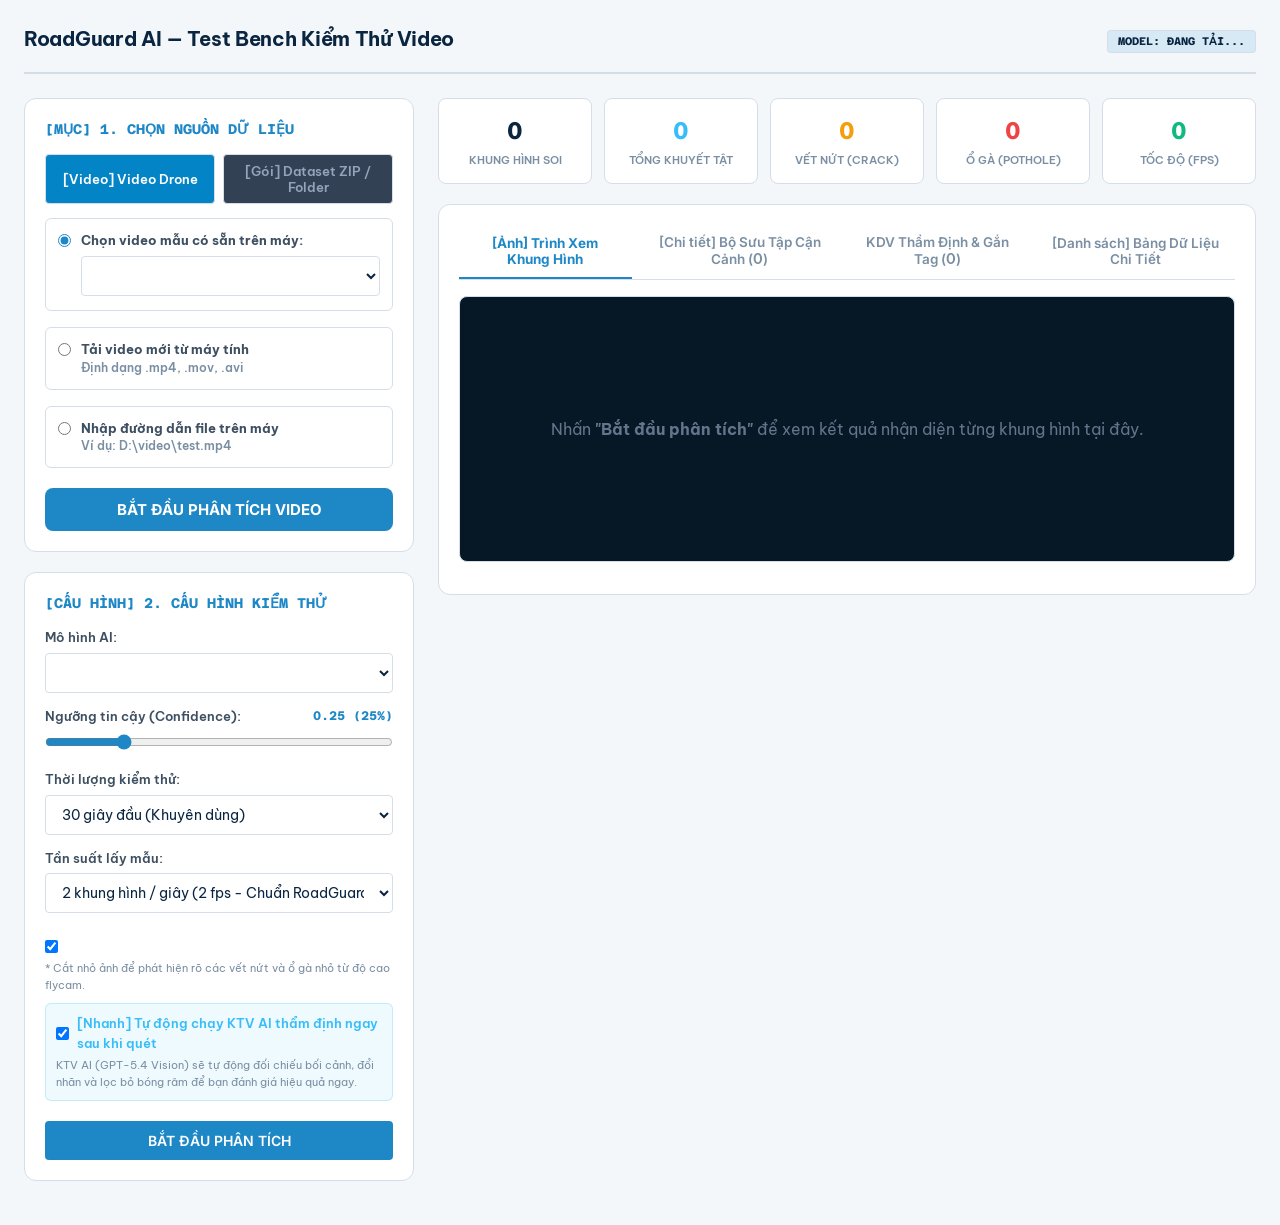
==== commit 12d56b07: "ui-polish: khoác áo Thủy Mệnh cho Web UI và pass 10/10 checklist anti-ai-slop" ====
--- a/src/api/web/index.html
+++ b/src/api/web/index.html
@@ -1,112 +1,319 @@
 <!DOCTYPE html>
 <html lang="vi">
 <head>
+  <link rel="preconnect" href="https://fonts.googleapis.com">
+  <link rel="preconnect" href="https://fonts.gstatic.com" crossorigin>
+  <link href="https://fonts.googleapis.com/css2?family=Azeret+Mono:wght@600;700&family=Be+Vietnam+Pro:wght@400;500;600;700&family=Inter:wght@400;500;600;700&display=swap" rel="stylesheet">
+
   <meta charset="UTF-8">
   <meta name="viewport" content="width=device-width, initial-scale=1.0">
   <title>RoadGuard AI — Kiểm Thử Mô Hình & Đánh Giá Video</title>
   <style>
     :root {
-      --bg: #0f172a;
-      --card-bg: #1e293b;
-      --card-border: #334155;
-      --primary: #3b82f6;
-      --primary-hover: #2563eb;
-      --success: #10b981;
-      --warning: #f59e0b;
-      --danger: #ef4444;
-      --text: #f8fafc;
-      --text-muted: #94a3b8;
-    }
-    * { box-sizing: border-box; margin: 0; padding: 0; font-family: -apple-system, BlinkMacSystemFont, "Segoe UI", Roboto, sans-serif; }
-    body { background-color: var(--bg); color: var(--text); padding: 20px; line-height: 1.5; }
-    .container { max-width: 1400px; margin: 0 auto; }
-    header { display: flex; justify-content: space-between; align-items: center; padding-bottom: 16px; border-bottom: 1px solid var(--card-border); margin-bottom: 24px; }
-    header h1 { font-size: 22px; font-weight: 700; color: #fff; display: flex; align-items: center; gap: 8px; }
-    .badge { background: #1e3a8a; color: #93c5fd; padding: 4px 10px; border-radius: 999px; font-size: 12px; font-weight: 600; }
+      --bg: #F4F7FA;
+      --card-bg: #FFFFFF;
+      --card-border: #D5DEE8;
+      --panel-dark: #061826;
+      --primary: #1E88C7;
+      --primary-hover: #176ea3;
+      --text: #0A2540;
+      --text-body: #3D4F61;
+      --text-muted: #7A8FA3;
+      --metallic: #AEB9C6;
+      --badge-bg: #D6E9F5;
+      --badge-text: #0A2540;
+      --danger: #E5484D;
+      --border: #D5DEE8;
+    }
+    * { 
+      box-sizing: border-box; 
+      margin: 0; 
+      padding: 0; 
+      font-family: 'Be Vietnam Pro', -apple-system, BlinkMacSystemFont, "Segoe UI", Roboto, sans-serif; 
+    }
+    body { 
+      background-color: var(--bg); 
+      color: var(--text); 
+      padding: 24px; 
+      line-height: 1.5; 
+    }
+    .container { max-width: 1440px; margin: 0 auto; }
+    header { 
+      display: flex; 
+      justify-content: space-between; 
+      align-items: center; 
+      padding-bottom: 18px; 
+      border-bottom: 2px solid var(--card-border); 
+      margin-bottom: 24px; 
+    }
+    header h1 { 
+      font-size: 20px; 
+      font-weight: 700; 
+      color: var(--text); 
+      display: flex; 
+      align-items: center; 
+      gap: 10px; 
+      letter-spacing: -0.3px;
+    }
+    .badge { 
+      background: var(--badge-bg); 
+      color: var(--badge-text); 
+      padding: 4px 10px; 
+      border-radius: 4px; 
+      font-size: 11px; 
+      font-weight: 700; 
+      font-family: 'Azeret Mono', monospace;
+      text-transform: uppercase;
+      border: 1px solid var(--card-border);
+    }
     
-    .grid { display: grid; grid-template-columns: 380px 1fr; gap: 24px; }
-    @media (max-width: 900px) { .grid { grid-template-columns: 1fr; } }
-
-    .card { background: var(--card-bg); border: 1px solid var(--card-border); border-radius: 10px; padding: 20px; margin-bottom: 20px; }
-    .card-title { font-size: 16px; font-weight: 600; margin-bottom: 14px; color: #38bdf8; display: flex; align-items: center; gap: 8px; }
-
-    label { display: block; font-size: 13px; font-weight: 500; color: var(--text-muted); margin-bottom: 6px; }
-    input[type="text"], select, input[type="file"] { width: 100%; padding: 9px 12px; background: #0f172a; border: 1px solid var(--card-border); border-radius: 6px; color: var(--text); font-size: 14px; margin-bottom: 14px; }
+    .grid { display: grid; grid-template-columns: 390px 1fr; gap: 24px; }
+    @media (max-width: 960px) { .grid { grid-template-columns: 1fr; } }
+
+    .card { 
+      background: var(--card-bg); 
+      border: 1px solid var(--card-border); 
+      border-radius: 12px; 
+      padding: 20px; 
+      margin-bottom: 20px; 
+       
+    }
+    .card-title { 
+      font-size: 14px; 
+      font-weight: 700; 
+      margin-bottom: 14px; 
+      color: var(--primary); 
+      display: flex; 
+      align-items: center; 
+      gap: 8px; 
+      font-family: 'Azeret Mono', monospace;
+      text-transform: uppercase;
+    }
+
+    label { 
+      display: block; 
+      font-size: 12.5px; 
+      font-weight: 600; 
+      color: var(--text-body); 
+      margin-bottom: 6px; 
+    }
+    input[type="text"], select, input[type="file"] { 
+      width: 100%; 
+      padding: 9px 12px; 
+      background: #FFFFFF; 
+      border: 1px solid var(--card-border); 
+      border-radius: 4px; 
+      color: var(--text); 
+      font-size: 13.5px; 
+      margin-bottom: 14px; 
+    }
     input[type="range"] { width: 100%; accent-color: var(--primary); }
-    .range-val { font-weight: bold; color: var(--primary); float: right; }
+    .range-val { font-weight: bold; color: var(--primary); float: right; font-family: 'Azeret Mono', monospace; }
 
     .radio-group { display: flex; flex-direction: column; gap: 10px; margin-bottom: 14px; }
-    .radio-opt { display: flex; align-items: flex-start; gap: 10px; background: #0f172a; padding: 10px; border-radius: 6px; border: 1px solid var(--card-border); cursor: pointer; }
-    .radio-opt:hover { border-color: var(--primary); }
-    .radio-opt input { margin-top: 3px; }
-
-    .btn { display: inline-flex; align-items: center; justify-content: center; width: 100%; padding: 12px; border-radius: 6px; font-size: 15px; font-weight: 600; cursor: pointer; border: none; transition: 0.2s; }
-    .btn-primary { background: var(--primary); color: #fff; }
+    .radio-opt { 
+      display: flex; 
+      align-items: flex-start; 
+      gap: 10px; 
+      background: #FFFFFF; 
+      padding: 12px; 
+      border-radius: 6px; 
+      border: 1px solid var(--card-border); 
+      cursor: pointer; 
+      transition: border-color 0.15s;
+    }
+    .radio-opt:hover { border-color: var(--primary); background: #F4F7FA; }
+    .radio-opt input { margin-top: 3px; accent-color: var(--primary); }
+
+    .btn { 
+      display: inline-flex; 
+      align-items: center; 
+      justify-content: center; 
+      width: 100%; 
+      padding: 11px 16px; 
+      border-radius: 4px; 
+      font-size: 14px; 
+      font-weight: 600; 
+      cursor: pointer; 
+      border: none; 
+      transition: 0.15s; 
+      font-family: 'Inter', sans-serif;
+      
+    }
+    .btn-primary { 
+      background: var(--primary); 
+      color: #FFFFFF; 
+    }
     .btn-primary:hover { background: var(--primary-hover); }
-    .btn-primary:disabled { background: #475569; cursor: not-allowed; opacity: 0.6; }
+    .btn-primary:disabled { background: var(--metallic); cursor: not-allowed; opacity: 0.6; }
 
     .progress-box { margin-top: 15px; display: none; }
-    .progress-bar-bg { width: 100%; height: 12px; background: #0f172a; border-radius: 6px; overflow: hidden; border: 1px solid var(--card-border); margin: 8px 0; }
-    .progress-bar-fill { height: 100%; width: 0%; background: linear-gradient(90deg, #3b82f6, #10b981); transition: width 0.3s; }
-    .status-text { font-size: 13px; color: var(--text-muted); display: flex; justify-content: space-between; }
+    .progress-bar-bg { 
+      width: 100%; 
+      height: 10px; 
+      background: var(--bg); 
+      border-radius: 4px; 
+      overflow: hidden; 
+      border: 1px solid var(--card-border); 
+      margin: 8px 0; 
+    }
+    .progress-bar-fill { 
+      height: 100%; 
+      width: 0%; 
+      background: var(--primary) !important; 
+      transition: width 0.3s; 
+    }
+    .status-text { 
+      font-size: 12px; 
+      color: var(--text-muted); 
+      display: flex; 
+      justify-content: space-between; 
+      font-family: 'Azeret Mono', monospace;
+    }
 
     /* Results layout */
     .stat-row { display: grid; grid-template-columns: repeat(auto-fit, minmax(130px, 1fr)); gap: 12px; margin-bottom: 20px; }
-    .stat-item { background: #0f172a; border: 1px solid var(--card-border); border-radius: 8px; padding: 12px; text-align: center; }
-    .stat-num { font-size: 24px; font-weight: 700; color: #fff; }
-    .stat-lbl { font-size: 12px; color: var(--text-muted); margin-top: 2px; }
+    .stat-item { 
+      background: var(--card-bg); 
+      border: 1px solid var(--card-border); 
+      border-radius: 8px; 
+      padding: 14px; 
+      text-align: center; 
+      
+    }
+    .stat-num { font-size: 24px; font-weight: 700; color: var(--text); font-family: 'Azeret Mono', monospace; }
+    .stat-lbl { font-size: 11px; color: var(--text-muted); margin-top: 3px; font-weight: 600; text-transform: uppercase; }
 
     .tabs { display: flex; gap: 8px; border-bottom: 1px solid var(--card-border); margin-bottom: 16px; }
-    .tab-btn { background: none; border: none; color: var(--text-muted); font-size: 14px; font-weight: 600; padding: 8px 16px; cursor: pointer; border-bottom: 2px solid transparent; }
-    .tab-btn.active { color: var(--primary); border-bottom-color: var(--primary); }
+    .tab-btn { 
+      background: none; 
+      border: none; 
+      color: var(--text-muted); 
+      font-size: 13.5px; 
+      font-weight: 600; 
+      padding: 9px 16px; 
+      cursor: pointer; 
+      border-bottom: 2px solid transparent; 
+      font-family: 'Inter', sans-serif;
+    }
+    .tab-btn.active { color: var(--primary); border-bottom-color: var(--primary); font-weight: 700; }
 
     .tab-content { display: none; }
     .tab-content.active { display: block; }
 
     /* Frame viewer */
-    .viewer-box { text-align: center; background: #000; border-radius: 8px; overflow: hidden; border: 1px solid var(--card-border); margin-bottom: 12px; }
+    .viewer-box { 
+      text-align: center; 
+      background: var(--panel-dark); 
+      border-radius: 8px; 
+      overflow: hidden; 
+      border: 1px solid var(--card-border); 
+      margin-bottom: 12px; 
+    }
     .viewer-img { max-width: 100%; max-height: 520px; object-fit: contain; display: block; margin: 0 auto; }
     .nav-controls { display: flex; align-items: center; justify-content: space-between; gap: 12px; margin-top: 10px; }
-    .btn-sm { padding: 6px 14px; font-size: 13px; width: auto; border-radius: 4px; background: #334155; color: #fff; cursor: pointer; border: none; }
-    .btn-sm:hover { background: #475569; }
+    .btn-sm { 
+      padding: 7px 14px; 
+      font-size: 12.5px; 
+      width: auto; 
+      border-radius: 4px; 
+      background: #FFFFFF; 
+      color: var(--text); 
+      cursor: pointer; 
+      border: 1px solid var(--card-border); 
+      font-weight: 600;
+      
+    }
+    .btn-sm:hover { background: #F4F7FA; border-color: var(--primary); }
 
     /* Crops grid */
     .crops-grid { display: grid; grid-template-columns: repeat(auto-fill, minmax(180px, 1fr)); gap: 12px; max-height: 520px; overflow-y: auto; padding: 4px; }
-    .crop-card { background: #0f172a; border: 1px solid var(--card-border); border-radius: 6px; overflow: hidden; text-align: center; }
-    .crop-img { width: 100%; height: 120px; object-fit: cover; background: #000; }
-    .crop-info { padding: 6px 8px; font-size: 12px; }
-    .tag-crack { color: #f59e0b; font-weight: bold; }
-    .tag-pothole { color: #ef4444; font-weight: bold; }
+    .crop-card { 
+      background: var(--card-bg); 
+      border: 1px solid var(--card-border); 
+      border-radius: 6px; 
+      overflow: hidden; 
+      text-align: center; 
+      position: relative;
+      
+    }
+    .crop-img { width: 100%; height: 120px; object-fit: cover; background: var(--panel-dark); }
+    .crop-info { padding: 8px; font-size: 12px; }
+    .tag-crack { color: var(--text); font-weight: 700; }
+    .tag-pothole { color: var(--danger); font-weight: 700; }
 
     /* Table */
     table { width: 100%; border-collapse: collapse; font-size: 13px; text-align: left; }
-    th { background: #0f172a; padding: 10px; color: var(--text-muted); border-bottom: 1px solid var(--card-border); }
-    td { padding: 8px 10px; border-bottom: 1px solid var(--card-border); }
-    tr:hover { background: #1e293b80; }
+    th { 
+      background: #F4F7FA; 
+      padding: 10px 12px; 
+      color: var(--text); 
+      font-weight: 700; 
+      border-bottom: 2px solid var(--card-border); 
+      font-family: 'Azeret Mono', monospace;
+      font-size: 11px;
+      text-transform: uppercase;
+    }
+    td { padding: 9px 12px; border-bottom: 1px solid var(--card-border); color: var(--text-body); }
+    tr:hover { background: #F4F7FA; }
+
     /* Curation & Selection styles */
-    .selection-bar { display: flex; justify-content: space-between; align-items: center; background: #0f172a; padding: 10px 14px; border-radius: 8px; border: 1px solid var(--card-border); margin-bottom: 14px; flex-wrap: wrap; gap: 10px; }
-    .crop-card { position: relative; background: #0f172a; border: 1px solid var(--card-border); border-radius: 6px; overflow: hidden; text-align: center; transition: 0.2s; }
-    .crop-card.selected { border-color: #38bdf8; box-shadow: 0 0 0 2px rgba(56, 189, 248, 0.4); }
+    .selection-bar { 
+      display: flex; 
+      justify-content: space-between; 
+      align-items: center; 
+      background: #FFFFFF; 
+      padding: 12px 16px; 
+      border-radius: 8px; 
+      border: 1px solid var(--card-border); 
+      margin-bottom: 14px; 
+      flex-wrap: wrap; 
+      gap: 10px; 
+      
+    }
+    .crop-card.selected { border-color: var(--primary); border-width: 2px; }
     .crop-select-checkbox { position: absolute; top: 8px; left: 8px; width: 18px; height: 18px; accent-color: var(--primary); cursor: pointer; z-index: 10; }
-    .btn-ai-curate { background: linear-gradient(135deg, #8b5cf6, #3b82f6); color: #fff; font-weight: 700; border: none; padding: 8px 16px; border-radius: 6px; cursor: pointer; display: inline-flex; align-items: center; gap: 6px; font-size: 13px; transition: 0.2s; }
-    .btn-ai-curate:hover { opacity: 0.9; transform: translateY(-1px); }
-    .btn-ai-curate:disabled { background: #475569; cursor: not-allowed; opacity: 0.5; transform: none; }
+    .btn-ai-curate { 
+      background: var(--primary) !important; 
+      color: #FFFFFF !important; 
+      font-weight: 700; 
+      border: none; 
+      padding: 9px 18px; 
+      border-radius: 4px; 
+      cursor: pointer; 
+      display: inline-flex; 
+      align-items: center; 
+      gap: 6px; 
+      font-size: 13px; 
+       
+    }
+    .btn-ai-curate:hover { background: var(--primary-hover) !important; }
+    .btn-ai-curate:disabled { background: var(--metallic) !important; cursor: not-allowed; opacity: 0.6; }
     
-    .badge-verified { background: #065f46; color: #34d399; padding: 3px 8px; border-radius: 4px; font-size: 11px; font-weight: 600; display: inline-block; }
-    .badge-false { background: #7c2d12; color: #fb923c; padding: 3px 8px; border-radius: 4px; font-size: 11px; font-weight: 600; display: inline-block; }
-    .badge-severity { padding: 2px 6px; border-radius: 4px; font-size: 10px; font-weight: 700; }
-    .sev-critical { background: #991b1b; color: #fca5a5; }
-    .sev-medium { background: #854d0e; color: #fde047; }
-    .sev-low { background: #1e3a8a; color: #93c5fd; }
+    .badge-verified { background: var(--badge-bg); color: var(--badge-text); border: 1px solid var(--primary); padding: 3px 8px; border-radius: 4px; font-size: 11px; font-weight: 700; display: inline-block; }
+    .badge-false { background: #E9EFF5; color: var(--text-muted); border: 1px solid var(--card-border); padding: 3px 8px; border-radius: 4px; font-size: 11px; font-weight: 600; display: inline-block; }
+    .badge-severity { padding: 3px 6px; border-radius: 4px; font-size: 10.5px; font-weight: 700; font-family: 'Azeret Mono', monospace; }
+    .sev-critical { background: var(--danger); color: #FFFFFF; }
+    .sev-medium { background: #E9EFF5; color: var(--text); border: 1px solid var(--card-border); }
+    .sev-low { background: var(--badge-bg); color: var(--badge-text); }
     
     .curation-grid { display: grid; grid-template-columns: repeat(auto-fill, minmax(280px, 1fr)); gap: 14px; max-height: 520px; overflow-y: auto; padding: 4px; }
-    .curation-card { background: #0f172a; border: 1px solid var(--card-border); border-radius: 8px; padding: 12px; display: flex; flex-direction: column; gap: 8px; }
+    .curation-card { 
+      background: #FFFFFF; 
+      border: 1px solid var(--card-border); 
+      border-radius: 8px; 
+      padding: 14px; 
+      display: flex; 
+      flex-direction: column; 
+      gap: 8px; 
+      
+    }
   </style>
 </head>
 <body>
   <div class="container">
     <header>
-      <h1>🛣️ RoadGuard AI — Test Bench Kiểm Thử Video</h1>
+      <h1> RoadGuard AI — Test Bench Kiểm Thử Video</h1>
       <div>
         <span class="badge" id="modelBadge">Model: Đang tải...</span>
       </div>
@@ -116,14 +323,14 @@
       <!-- CỘT TRÁI: ĐIỀU KHIỂN & CẤU HÌNH -->
       <div>
         <div class="card">
-          <div class="card-title">📁 1. Chọn Nguồn Dữ Liệu</div>
+          <div class="card-title">[Mục] 1. Chọn Nguồn Dữ Liệu</div>
 
           <div style="display: flex; gap: 8px; margin-bottom: 14px;">
             <button type="button" class="btn-sm" id="modeBtnVideo" style="flex: 1; background: #0284c7; color: #fff; font-weight: 600; padding: 8px;" onclick="switchSourceMode('video')">
-              🎥 Video Drone
+              [Video] Video Drone
             </button>
             <button type="button" class="btn-sm" id="modeBtnDataset" style="flex: 1; background: #334155; color: #94a3b8; font-weight: 600; padding: 8px;" onclick="switchSourceMode('dataset')">
-              📦 Dataset ZIP / Folder
+              [Gói] Dataset ZIP / Folder
             </button>
           </div>
           
@@ -166,8 +373,8 @@
             </div>
 
             <div style="margin-top: 14px;">
-              <button type="button" class="btn btn-primary" id="startBtnVideoTop" onclick="startAnalysis()" style="background: linear-gradient(135deg, #0284c7 0%, #0369a1 100%); font-size: 15px; font-weight: 700; width: 100%; padding: 12px; border-radius: 8px;">
-                🚀 BẮT ĐẦU PHÂN TÍCH VIDEO
+              <button type="button" class="btn btn-primary" id="startBtnVideoTop" onclick="startAnalysis()" style="background: var(--primary); font-size: 15px; font-weight: 700; width: 100%; padding: 12px; border-radius: 8px;">
+                 BẮT ĐẦU PHÂN TÍCH VIDEO
               </button>
             </div>
           </div>
@@ -194,7 +401,7 @@
               <label class="radio-opt">
                 <input type="radio" name="datasetSource" value="upload_folder" onchange="toggleDatasetSource()">
                 <div>
-                  <strong>📂 Tải cả THƯ MỤC ẢNH từ máy tính (Folder Upload)</strong>
+                  <strong>[Thư mục] Tải cả THƯ MỤC ẢNH từ máy tính (Folder Upload)</strong>
                   <p style="font-size: 12px; color: var(--text-muted);">Chọn trực tiếp một folder chứa nhiều ảnh</p>
                 </div>
               </label>
@@ -217,7 +424,7 @@
               <label>Chọn thư mục ảnh từ máy tính:</label>
               <input type="file" id="datasetFolderInput" webkitdirectory directory multiple onchange="onFolderSelected(this)">
               <p style="font-size: 11px; color: #38bdf8; margin-top: 4px;">
-                💡 Bạn có thể chọn trực tiếp 1 thư mục chứa hàng chục / hàng trăm ảnh trên máy.
+                [Ghi chú] Bạn có thể chọn trực tiếp 1 thư mục chứa hàng chục / hàng trăm ảnh trên máy.
               </p>
             </div>
 
@@ -236,19 +443,19 @@
 
             <!-- HỘP THÔNG BÁO TỆP & NÚT KÍCH HOẠT TRỰC TIẾP TẠI BƯỚC 1 -->
             <div id="datasetSelectionSummary" style="display: none; margin-top: 12px; padding: 10px 14px; background: rgba(16, 185, 129, 0.12); border: 1px solid rgba(16, 185, 129, 0.35); border-radius: 8px; font-size: 13px; color: #6ee7b7;">
-              <span id="datasetSelectionText">📁 Đã chọn dữ liệu</span>
+              <span id="datasetSelectionText">[Mục] Đã chọn dữ liệu</span>
             </div>
 
             <div style="margin-top: 14px;">
-              <button type="button" class="btn btn-primary" id="startBtnDataset" onclick="startAnalysis()" style="background: linear-gradient(135deg, #10b981 0%, #059669 100%); font-size: 15px; font-weight: 700; padding: 13px 16px; width: 100%; border-radius: 8px; box-shadow: 0 4px 16px rgba(16, 185, 129, 0.35); cursor: pointer; transition: all 0.2s ease;">
-                🚀 BẮT ĐẦU QUÉT DATASET
+              <button type="button" class="btn btn-primary" id="startBtnDataset" onclick="startAnalysis()" style="background: var(--primary); font-size: 15px; font-weight: 700; padding: 13px 16px; width: 100%; border-radius: 8px;  cursor: pointer; transition: all 0.2s ease;">
+                 BẮT ĐẦU QUÉT DATASET
               </button>
             </div>
           </div>
         </div>
 
         <div class="card">
-          <div class="card-title">⚙️ 2. Cấu Hình Kiểm Thử</div>
+          <div class="card-title">[Cấu hình] 2. Cấu Hình Kiểm Thử</div>
 
           <label>Mô hình AI:</label>
           <select id="modelSelect"></select>
@@ -286,7 +493,7 @@
               <div style="display: flex; align-items: center; gap: 8px;">
                 <input type="checkbox" id="autoCurateKtv" checked style="width: auto;">
                 <label for="autoCurateKtv" style="margin-bottom: 0; cursor: pointer; color: #38bdf8; font-weight: 600; font-size: 13px;">
-                  ⚡ Tự động chạy KTV AI thẩm định ngay sau khi quét
+                  [Nhanh] Tự động chạy KTV AI thẩm định ngay sau khi quét
                 </label>
               </div>
               <p style="font-size: 11px; color: var(--text-muted); margin-top: 4px;">
@@ -297,7 +504,7 @@
 
           <div style="margin-top: 20px;">
             <button class="btn btn-primary" id="startBtn" onclick="startAnalysis()">
-              🚀 BẮT ĐẦU PHÂN TÍCH
+               BẮT ĐẦU PHÂN TÍCH
             </button>
           </div>
 
@@ -344,10 +551,10 @@
 
         <div class="card">
           <div class="tabs">
-            <button class="tab-btn active" onclick="switchTab('viewerTab', this)">🖼️ Trình Xem Khung Hình</button>
-            <button class="tab-btn" onclick="switchTab('cropsTab', this)">🔍 Bộ Sưu Tập Cận Cảnh (<span id="cropsCount">0</span>)</button>
-            <button class="tab-btn" onclick="switchTab('curationTab', this)">🔬 KDV Thẩm Định & Gắn Tag (<span id="curatedCount">0</span>)</button>
-            <button class="tab-btn" onclick="switchTab('tableTab', this)">📋 Bảng Dữ Liệu Chi Tiết</button>
+            <button class="tab-btn active" onclick="switchTab('viewerTab', this)">[Ảnh] Trình Xem Khung Hình</button>
+            <button class="tab-btn" onclick="switchTab('cropsTab', this)">[Chi tiết] Bộ Sưu Tập Cận Cảnh (<span id="cropsCount">0</span>)</button>
+            <button class="tab-btn" onclick="switchTab('curationTab', this)"> KDV Thẩm Định & Gắn Tag (<span id="curatedCount">0</span>)</button>
+            <button class="tab-btn" onclick="switchTab('tableTab', this)">[Danh sách] Bảng Dữ Liệu Chi Tiết</button>
           </div>
 
           <!-- TAB 1: FRAME VIEWER -->
@@ -367,14 +574,14 @@
             <div id="frameDetails" style="font-size: 12px; color: var(--text-muted); margin-top: 8px;"></div>
             
             <div id="overviewBtnContainer" style="display: none; margin-top: 12px; text-align: center;">
-              <button class="btn-ai-curate" id="btnInspectOverviewFrame" onclick="inspectCurrentOverviewFrame()" style="background: linear-gradient(135deg, #0284c7 0%, #3b82f6 100%); box-shadow: 0 4px 14px rgba(2, 132, 199, 0.4); font-size: 13px; font-weight: 700; padding: 10px 18px; border-radius: 8px;">
-                👁️ KTV AI ĐỌC TOÀN CẢNH KHUNG HÌNH NÀY (Dual-View Context)
+              <button class="btn-ai-curate" id="btnInspectOverviewFrame" onclick="inspectCurrentOverviewFrame()" style="background: var(--primary);  font-size: 13px; font-weight: 700; padding: 10px 18px; border-radius: 8px;">
+                [Xem] KTV AI ĐỌC TOÀN CẢNH KHUNG HÌNH NÀY (Dual-View Context)
               </button>
             </div>
 
             <div id="overviewInspectionResult" style="display: none; margin-top: 12px; background: #0b1329; border: 1px solid #38bdf8; border-radius: 8px; padding: 14px; font-size: 13px;">
               <div style="display: flex; justify-content: space-between; align-items: center; margin-bottom: 8px; border-bottom: 1px solid #1e293b; padding-bottom: 6px;">
-                <span style="font-weight: 700; color: #38bdf8;">🧠 Nhận định Toàn cảnh từ KTV AI (GPT-5.4 Vision - Broad Context)</span>
+                <span style="font-weight: 700; color: #38bdf8;"> Nhận định Toàn cảnh từ KTV AI (GPT-5.4 Vision - Broad Context)</span>
                 <button class="btn-sm" onclick="document.getElementById('overviewInspectionResult').style.display='none'">✕ Đóng</button>
               </div>
               <div id="overviewInspectionContent"></div>
@@ -395,27 +602,27 @@
               </div>
               <div style="display: flex; gap: 8px; flex-wrap: wrap;">
                 <button class="btn-ai-curate" id="btnCurate" onclick="runAiCuration()" disabled>
-                  🤖 GỬI MỤC ĐÃ CHỌN (<span id="btnCurateCount">0</span>)
+                  [KTV AI] GỬI MỤC ĐÃ CHỌN (<span id="btnCurateCount">0</span>)
                 </button>
-                <button class="btn-ai-curate" style="background: linear-gradient(135deg, #0284c7, #10b981); box-shadow: 0 4px 12px rgba(2, 132, 199, 0.35);" id="btnInspectOverviewAll" onclick="runOverviewContextCurationAll()">
-                  👁️ KTV ĐỌC KHUNG TỔNG THỂ (Dual-View Context)
+                <button class="btn-ai-curate" style="background: var(--primary); " id="btnInspectOverviewAll" onclick="runOverviewContextCurationAll()">
+                  [Xem] KTV ĐỌC KHUNG TỔNG THỂ (Dual-View Context)
                 </button>
-                <button class="btn-ai-curate" style="background: linear-gradient(135deg, #f59e0b, #d97706); box-shadow: 0 4px 12px rgba(245, 158, 11, 0.3);" id="btnCurateAll" onclick="runAiCurationAll()">
-                  ⚡ KTV ĐỌC TOÀN BỘ (<span id="btnCurateAllCount">0</span> ảnh • 100 ảnh / 1 req)
+                <button class="btn-ai-curate" style="background: var(--primary); " id="btnCurateAll" onclick="runAiCurationAll()">
+                  [Nhanh] KTV ĐỌC TOÀN BỘ (<span id="btnCurateAllCount">0</span> ảnh • 100 ảnh / 1 req)
                 </button>
-                <button class="btn-ai-curate" style="background: linear-gradient(135deg, #8b5cf6, #ec4899); box-shadow: 0 4px 12px rgba(236, 72, 153, 0.3);" id="btnAssessCracks" onclick="runCrackAssessment()">
-                  🎯 ĐÁNH GIÁ & PHÂN LOẠI VẾT NỨT
+                <button class="btn-ai-curate" style="background: var(--primary); " id="btnAssessCracks" onclick="runCrackAssessment()">
+                  [Mục tiêu] ĐÁNH GIÁ & PHÂN LOẠI VẾT NỨT
                 </button>
               </div>
             </div>
 
-            <div id="ktvPromptBanner" style="display: none; background: linear-gradient(135deg, rgba(2, 132, 199, 0.18), rgba(139, 92, 246, 0.18)); border: 1px solid #0284c7; border-radius: 8px; padding: 12px 16px; margin-bottom: 12px; justify-content: space-between; align-items: center; flex-wrap: wrap; gap: 10px;">
+            <div id="ktvPromptBanner" style="display: none; background: var(--primary), rgba(139, 92, 246, 0.18)); border: 1px solid #0284c7; border-radius: 8px; padding: 12px 16px; margin-bottom: 12px; justify-content: space-between; align-items: center; flex-wrap: wrap; gap: 10px;">
               <div>
-                <strong style="color: #38bdf8; font-size: 13px;">⚡ BẠN ĐANG XEM KẾT QUẢ QUÉT THÔ CỦA YOLO (Chưa qua KTV AI thẩm định)</strong>
+                <strong style="color: #38bdf8; font-size: 13px;">[Nhanh] BẠN ĐANG XEM KẾT QUẢ QUÉT THÔ CỦA YOLO (Chưa qua KTV AI thẩm định)</strong>
                 <p style="font-size: 12px; color: #cbd5e1; margin-top: 2px;">Bấm nút bên phải để KTV AI (GPT-5.4 Vision) phân loại vết nứt, loại bỏ bóng râm và đánh giá bối cảnh toàn khung hình.</p>
               </div>
-              <button class="btn-ai-curate" onclick="runOverviewContextCurationAll()" style="background: linear-gradient(135deg, #0284c7, #10b981); padding: 8px 16px; font-size: 12px; font-weight: 700; box-shadow: 0 4px 12px rgba(16, 185, 129, 0.4);">
-                👁️ KÍCH HOẠT KTV THẨM ĐỊNH NGAY
+              <button class="btn-ai-curate" onclick="runOverviewContextCurationAll()" style="background: var(--primary); padding: 8px 16px; font-size: 12px; font-weight: 700; ">
+                [Xem] KÍCH HOẠT KTV THẨM ĐỊNH NGAY
               </button>
             </div>
 
@@ -431,28 +638,28 @@
             <div class="selection-bar" id="curationActionBar" style="display: none; flex-direction: column; gap: 10px; align-items: stretch;">
               <div style="display: flex; align-items: center; justify-content: space-between; flex-wrap: wrap; gap: 10px;">
                 <div id="curationStats" style="font-size: 13px; color: var(--text);">
-                  📊 Đã phân tích: <strong id="curCountAnalyzed">0</strong> ảnh | 🎯 Khuyết tật độc nhất (Không trùng): <span style="color: #34d399; font-weight: bold;" id="curCountUnique">0</span> | ⚠️ Báo động giả: <span style="color: #fb923c; font-weight: bold;" id="curCountFalse">0</span> | 🔁 Trùng lặp đã gộp: <span style="color: #38bdf8; font-weight: bold;" id="curCountDup">0</span>
+                  [Thống kê] Đã phân tích: <strong id="curCountAnalyzed">0</strong> ảnh | [Mục tiêu] Khuyết tật độc nhất (Không trùng): <span style="color: #34d399; font-weight: bold;" id="curCountUnique">0</span> | ⚠️ Báo động giả: <span style="color: #fb923c; font-weight: bold;" id="curCountFalse">0</span> | [Trùng lặp] Trùng lặp đã gộp: <span style="color: #38bdf8; font-weight: bold;" id="curCountDup">0</span>
                 </div>
                 <div style="display: flex; gap: 8px; flex-wrap: wrap;">
-                  <button class="btn-sm" style="background: linear-gradient(135deg, #0284c7, #3b82f6); color: #fff; font-weight: 600; padding: 6px 12px;" onclick="runOverviewContextCurationAll()">
-                    👁️ Thẩm định Bối cảnh Toàn cảnh (Dual-View)
+                  <button class="btn-sm" style="background: var(--primary); color: #fff; font-weight: 600; padding: 6px 12px;" onclick="runOverviewContextCurationAll()">
+                    [Xem] Thẩm định Bối cảnh Toàn cảnh (Dual-View)
                   </button>
-                  <button class="btn-sm" style="background: linear-gradient(135deg, #8b5cf6, #ec4899); color: #fff; font-weight: 600; padding: 6px 12px;" onclick="runCrackAssessment()">
-                    🎯 Đánh giá Vết nứt Chuyên sâu
+                  <button class="btn-sm" style="background: var(--primary); color: #fff; font-weight: 600; padding: 6px 12px;" onclick="runCrackAssessment()">
+                    [Mục tiêu] Đánh giá Vết nứt Chuyên sâu
                   </button>
-                  <button class="btn-ai-curate" style="background: linear-gradient(135deg, #10b981, #059669);" id="btnExportDataset" onclick="exportDatasetZip()">
-                    📦 ĐÓNG GÓI DATASET CHUẨN YOLO (.ZIP)
+                  <button class="btn-ai-curate" style="background: var(--primary);" id="btnExportDataset" onclick="exportDatasetZip()">
+                    [Gói] ĐÓNG GÓI DATASET CHUẨN YOLO (.ZIP)
                   </button>
                 </div>
               </div>
               <div style="display: flex; gap: 8px; align-items: center; flex-wrap: wrap; border-top: 1px solid rgba(255,255,255,0.08); padding-top: 8px;">
                 <span style="font-size: 12px; color: #94a3b8; font-weight: 600;">Xem nhanh:</span>
                 <button class="btn-sm" id="btnFilterCurAll" onclick="filterCurationDisplay('all')">Tất cả (<span id="curCountAll">0</span>)</button>
-                <button class="btn-sm active" id="btnFilterCurUnique" onclick="filterCurationDisplay('unique')" style="color: #34d399; font-weight: 700;">🎯 Khuyết tật độc nhất (<span id="curCountUniqueBtn">0</span>)</button>
-                <button class="btn-sm" id="btnFilterCurCracks" onclick="filterCurationDisplay('crack')" style="color: #f59e0b;">⚡ Chỉ Vết nứt (<span id="curCountCrackBtn">0</span>)</button>
-                <button class="btn-sm" id="btnFilterCurPotholes" onclick="filterCurationDisplay('pothole')" style="color: #ef4444;">🕳️ Chỉ Ổ gà (<span id="curCountPotholeBtn">0</span>)</button>
+                <button class="btn-sm active" id="btnFilterCurUnique" onclick="filterCurationDisplay('unique')" style="color: #34d399; font-weight: 700;">[Mục tiêu] Khuyết tật độc nhất (<span id="curCountUniqueBtn">0</span>)</button>
+                <button class="btn-sm" id="btnFilterCurCracks" onclick="filterCurationDisplay('crack')" style="color: #f59e0b;">[Nhanh] Chỉ Vết nứt (<span id="curCountCrackBtn">0</span>)</button>
+                <button class="btn-sm" id="btnFilterCurPotholes" onclick="filterCurationDisplay('pothole')" style="color: #ef4444;">[Hố] Chỉ Ổ gà (<span id="curCountPotholeBtn">0</span>)</button>
                 <button class="btn-sm" id="btnFilterCurFalse" onclick="filterCurationDisplay('false')" style="color: #fb923c;">⚠️ Báo động giả (<span id="curCountFalseBtn">0</span>)</button>
-                <button class="btn-sm" id="btnFilterCurDup" onclick="filterCurationDisplay('duplicate')" style="color: #38bdf8;">🔁 Góc trùng đã gộp (<span id="curCountDupBtn">0</span>)</button>
+                <button class="btn-sm" id="btnFilterCurDup" onclick="filterCurationDisplay('duplicate')" style="color: #38bdf8;">[Trùng lặp] Góc trùng đã gộp (<span id="curCountDupBtn">0</span>)</button>
               </div>
             </div>
 
@@ -460,36 +667,36 @@
             <div id="ktvEvaluationDashboard" style="display: none; background: #0b1329; border: 1px solid #1e293b; border-radius: 10px; padding: 16px; margin-bottom: 16px;">
               <div style="display: flex; justify-content: space-between; align-items: center; margin-bottom: 12px; border-bottom: 1px solid #1e293b; padding-bottom: 8px; flex-wrap: wrap; gap: 8px;">
                 <div style="font-size: 15px; font-weight: 700; color: #38bdf8; display: flex; align-items: center; gap: 8px;">
-                  <span>🧠 BẢNG ĐÁNH GIÁ HIỆU QUẢ KTV AI (GPT-5.4 VISION vs YOLO LOCAL)</span>
+                  <span> BẢNG ĐÁNH GIÁ HIỆU QUẢ KTV AI (GPT-5.4 VISION vs YOLO LOCAL)</span>
                 </div>
                 <div style="display: flex; gap: 6px;">
-                  <button class="btn-sm" id="btnViewModeCards" style="background: #0284c7; color: #fff; font-weight: 600;" onclick="switchCurationView('cards')">🖼️ Thẻ Chi Tiết</button>
-                  <button class="btn-sm" id="btnViewModeTable" style="background: #1e293b; color: #94a3b8;" onclick="switchCurationView('table')">📋 Bảng Đối Chiếu Ma Trận</button>
+                  <button class="btn-sm" id="btnViewModeCards" style="background: #0284c7; color: #fff; font-weight: 600;" onclick="switchCurationView('cards')">[Ảnh] Thẻ Chi Tiết</button>
+                  <button class="btn-sm" id="btnViewModeTable" style="background: #1e293b; color: #94a3b8;" onclick="switchCurationView('table')">[Danh sách] Bảng Đối Chiếu Ma Trận</button>
                 </div>
               </div>
 
               <!-- 4 THẺ CHỈ SỐ VÀNG ĐÁNH GIÁ HIỆU QUẢ KTV -->
               <div style="display: grid; grid-template-columns: repeat(auto-fit, minmax(180px, 1fr)); gap: 10px; margin-bottom: 14px;">
                 <div style="background: #0f172a; border: 1px solid #334155; border-radius: 8px; padding: 12px; text-align: center;">
-                  <div style="font-size: 11px; color: #94a3b8;">🎯 Độ Chính Xác Khuyết Tật</div>
+                  <div style="font-size: 11px; color: #94a3b8;">[Mục tiêu] Độ Chính Xác Khuyết Tật</div>
                   <div style="font-size: 22px; font-weight: 700; color: #10b981;" id="ktvMetricPrecision">--%</div>
                   <div style="font-size: 10px; color: #64748b;" id="ktvMetricPrecisionSub">0 khuyết tật chuẩn</div>
                 </div>
 
                 <div style="background: #0f172a; border: 1px solid #334155; border-radius: 8px; padding: 12px; text-align: center;">
-                  <div style="font-size: 11px; color: #94a3b8;">🛡️ Khử Báo Động Giả</div>
+                  <div style="font-size: 11px; color: #94a3b8;">[Bảo vệ] Khử Báo Động Giả</div>
                   <div style="font-size: 22px; font-weight: 700; color: #fb923c;" id="ktvMetricSuppression">--%</div>
                   <div style="font-size: 10px; color: #64748b;" id="ktvMetricSuppressionSub">0 mẫu lọc bỏ</div>
                 </div>
 
                 <div style="background: #0f172a; border: 1px solid #334155; border-radius: 8px; padding: 12px; text-align: center;">
-                  <div style="font-size: 11px; color: #94a3b8;">🔀 Sửa Nhãn / Gắn Tag Tinh</div>
+                  <div style="font-size: 11px; color: #94a3b8;">[Hoán đổi] Sửa Nhãn / Gắn Tag Tinh</div>
                   <div style="font-size: 22px; font-weight: 700; color: #38bdf8;" id="ktvMetricRelabel">--%</div>
                   <div style="font-size: 10px; color: #64748b;" id="ktvMetricRelabelSub">Phân loại chi tiết</div>
                 </div>
 
                 <div style="background: #0f172a; border: 1px solid #334155; border-radius: 8px; padding: 12px; text-align: center;">
-                  <div style="font-size: 11px; color: #94a3b8;">🔁 Gộp Trùng Lặp Góc Quay</div>
+                  <div style="font-size: 11px; color: #94a3b8;">[Trùng lặp] Gộp Trùng Lặp Góc Quay</div>
                   <div style="font-size: 22px; font-weight: 700; color: #c084fc;" id="ktvMetricDedup">--%</div>
                   <div style="font-size: 10px; color: #64748b;" id="ktvMetricDedupSub">Gán Defect_ID duy nhất</div>
                 </div>
@@ -497,7 +704,7 @@
 
               <!-- THANH CHIP LỌC THEO TỪNG TAG CỤ THỂ CỦA KTV -->
               <div style="margin-top: 10px; border-top: 1px solid rgba(255,255,255,0.06); padding-top: 10px;">
-                <div style="font-size: 12px; color: #94a3b8; font-weight: 600; margin-bottom: 6px;">🏷️ Xem Chi Tiết Từng Tag Của KTV (Bấm để xem và đánh giá từng nhóm khuyết tật):</div>
+                <div style="font-size: 12px; color: #94a3b8; font-weight: 600; margin-bottom: 6px;">[Nhãn] Xem Chi Tiết Từng Tag Của KTV (Bấm để xem và đánh giá từng nhóm khuyết tật):</div>
                 <div id="ktvTagChipsContainer" style="display: flex; gap: 6px; flex-wrap: wrap;"></div>
               </div>
             </div>
@@ -550,10 +757,10 @@
 
             <div class="export-btns" id="exportBtns" style="display: none;">
               <a class="btn-outline" id="downloadJsonBtn" href="#" download="inspection_report.json">
-                📥 Tải Báo Cáo JSON
+                [Nhập] Tải Báo Cáo JSON
               </a>
               <a class="btn-outline" id="downloadGeoJsonBtn" href="#" download="inspection_layer.geojson">
-                🗺️ Tải Lớp GeoJSON Bản Đồ
+                [Bản đồ] Tải Lớp GeoJSON Bản Đồ
               </a>
             </div>
           </div>
@@ -590,20 +797,20 @@
             b.innerHTML = text;
           } else if (!disabled) {
             if (b.id === 'startBtnVideoTop') {
-              b.innerHTML = '🚀 BẮT ĐẦU PHÂN TÍCH VIDEO';
+              b.innerHTML = ' BẮT ĐẦU PHÂN TÍCH VIDEO';
             } else if (b.id === 'startBtnDataset') {
               const folderInput = document.getElementById('datasetFolderInput');
               const zipInput = document.getElementById('datasetZipFileInput');
               const srcType = document.querySelector('input[name="datasetSource"]:checked')?.value;
               if (srcType === 'upload_folder' && folderInput && folderInput.files && folderInput.files.length > 0) {
-                b.innerHTML = `🚀 BẮT ĐẦU QUÉT ${folderInput.files.length} ẢNH TRONG THƯ MỤC`;
+                b.innerHTML = ` BẮT ĐẦU QUÉT ${folderInput.files.length} ẢNH TRONG THƯ MỤC`;
               } else if (srcType === 'upload_zip' && zipInput && zipInput.files && zipInput.files.length > 0) {
-                b.innerHTML = `🚀 BẮT ĐẦU GIẢI NÉN & QUÉT FILE ZIP`;
+                b.innerHTML = ` BẮT ĐẦU GIẢI NÉN & QUÉT FILE ZIP`;
               } else {
-                b.innerHTML = '🚀 BẮT ĐẦU QUÉT DATASET';
+                b.innerHTML = ' BẮT ĐẦU QUÉT DATASET';
               }
             } else if (b.id === 'startBtn') {
-              b.innerHTML = (currentSourceMode === 'dataset') ? '📦 BẮT ĐẦU QUÉT DATASET' : '🚀 BẮT ĐẦU PHÂN TÍCH VIDEO';
+              b.innerHTML = (currentSourceMode === 'dataset') ? '[Gói] BẮT ĐẦU QUÉT DATASET' : ' BẮT ĐẦU PHÂN TÍCH VIDEO';
             }
           }
         }
@@ -619,8 +826,8 @@
 
       if (count > 0) {
         if (summaryBox) summaryBox.style.display = 'block';
-        if (summaryText) summaryText.innerHTML = `📁 Đã nhận <b>${count} tệp ảnh</b> trong thư mục. Nhấn nút bên dưới để phân tích ngay!`;
-        const label = `🚀 BẮT ĐẦU QUÉT ${count} ẢNH TRONG THƯ MỤC`;
+        if (summaryText) summaryText.innerHTML = `[Mục] Đã nhận <b>${count} tệp ảnh</b> trong thư mục. Nhấn nút bên dưới để phân tích ngay!`;
+        const label = ` BẮT ĐẦU QUÉT ${count} ẢNH TRONG THƯ MỤC`;
         if (btnDs) btnDs.innerHTML = label;
         if (btnBottom) btnBottom.innerHTML = label;
       }
@@ -636,8 +843,8 @@
       if (f) {
         const sizeMb = (f.size / (1024 * 1024)).toFixed(1);
         if (summaryBox) summaryBox.style.display = 'block';
-        if (summaryText) summaryText.innerHTML = `📦 Đã chọn file ZIP: <b>${f.name}</b> (${sizeMb} MB).`;
-        const label = `🚀 GIẢI NÉN & QUÉT DATASET ZIP (${sizeMb} MB)`;
+        if (summaryText) summaryText.innerHTML = `[Gói] Đã chọn file ZIP: <b>${f.name}</b> (${sizeMb} MB).`;
+        const label = ` GIẢI NÉN & QUÉT DATASET ZIP (${sizeMb} MB)`;
         if (btnDs) btnDs.innerHTML = label;
         if (btnBottom) btnBottom.innerHTML = label;
       }
@@ -647,7 +854,7 @@
       const f = (input.files && input.files[0]) ? input.files[0] : null;
       if (f) {
         const sizeMb = (f.size / (1024 * 1024)).toFixed(1);
-        const label = `🚀 PHÂN TÍCH VIDEO (${f.name} - ${sizeMb} MB)`;
+        const label = ` PHÂN TÍCH VIDEO (${f.name} - ${sizeMb} MB)`;
         const btnVid = document.getElementById('startBtnVideoTop');
         const btnBottom = document.getElementById('startBtn');
         if (btnVid) btnVid.innerHTML = label;
@@ -663,8 +870,8 @@
       const btnBottom = document.getElementById('startBtn');
       if (val) {
         if (summaryBox) summaryBox.style.display = 'block';
-        if (summaryText) summaryText.innerHTML = `📁 Sẵn sàng quét từ: <b>${val}</b>`;
-        const label = `🚀 QUÉT TỪ ĐƯỜNG DẪN ĐÃ NHẬP`;
+        if (summaryText) summaryText.innerHTML = `[Mục] Sẵn sàng quét từ: <b>${val}</b>`;
+        const label = ` QUÉT TỪ ĐƯỜNG DẪN ĐÃ NHẬP`;
         if (btnDs) btnDs.innerHTML = label;
         if (btnBottom) btnBottom.innerHTML = label;
       }
@@ -678,8 +885,8 @@
       const btnDs = document.getElementById('startBtnDataset');
       const btnBottom = document.getElementById('startBtn');
       if (summaryBox) summaryBox.style.display = 'block';
-      if (summaryText) summaryText.innerHTML = `📦 Đã chọn: <b>${text}</b>`;
-      const label = '🚀 BẮT ĐẦU QUÉT DATASET MẪU';
+      if (summaryText) summaryText.innerHTML = `[Gói] Đã chọn: <b>${text}</b>`;
+      const label = ' BẮT ĐẦU QUÉT DATASET MẪU';
       if (btnDs) btnDs.innerHTML = label;
       if (btnBottom) btnBottom.innerHTML = label;
     }
@@ -702,7 +909,7 @@
         boxDs.style.display = 'none';
         if (vidConfig) vidConfig.style.display = 'block';
         if (startBtn) {
-          startBtn.innerText = '🚀 BẮT ĐẦU PHÂN TÍCH VIDEO';
+          startBtn.innerText = ' BẮT ĐẦU PHÂN TÍCH VIDEO';
           startBtn.style.background = 'var(--primary)';
         }
       } else {
@@ -714,8 +921,8 @@
         boxDs.style.display = 'block';
         if (vidConfig) vidConfig.style.display = 'none';
         if (startBtn) {
-          startBtn.innerText = '📦 BẮT ĐẦU QUÉT DATASET';
-          startBtn.style.background = 'linear-gradient(135deg, #10b981 0%, #059669 100%)';
+          startBtn.innerText = '[Gói] BẮT ĐẦU QUÉT DATASET';
+          startBtn.style.background = 'var(--primary)';
         }
         toggleDatasetSource();
       }
@@ -742,8 +949,8 @@
         const sel = document.getElementById('presetDatasetSelect');
         const text = sel && sel.options[sel.selectedIndex] ? sel.options[sel.selectedIndex].text : 'Dataset mẫu';
         if (summaryBox) summaryBox.style.display = 'block';
-        if (summaryText) summaryText.innerHTML = `📦 Đã chọn nguồn mẫu: <b>${text}</b>`;
-        const label = '🚀 BẮT ĐẦU QUÉT DATASET MẪU';
+        if (summaryText) summaryText.innerHTML = `[Gói] Đã chọn nguồn mẫu: <b>${text}</b>`;
+        const label = ' BẮT ĐẦU QUÉT DATASET MẪU';
         if (btnDs) btnDs.innerHTML = label;
         if (btnBottom) btnBottom.innerHTML = label;
       } else if (src === 'upload_zip') {
@@ -752,7 +959,7 @@
           onZipSelected(fInput);
         } else {
           if (summaryBox) summaryBox.style.display = 'none';
-          const label = '🚀 BẮT ĐẦU QUÉT DATASET (.ZIP)';
+          const label = ' BẮT ĐẦU QUÉT DATASET (.ZIP)';
           if (btnDs) btnDs.innerHTML = label;
           if (btnBottom) btnBottom.innerHTML = label;
         }
@@ -762,7 +969,7 @@
           onFolderSelected(folderInput);
         } else {
           if (summaryBox) summaryBox.style.display = 'none';
-          const label = '🚀 BẮT ĐẦU QUÉT THƯ MỤC ẢNH';
+          const label = ' BẮT ĐẦU QUÉT THƯ MỤC ẢNH';
           if (btnDs) btnDs.innerHTML = label;
           if (btnBottom) btnBottom.innerHTML = label;
         }
@@ -770,13 +977,13 @@
         const p = document.getElementById('customDatasetPath')?.value?.trim();
         if (p) {
           if (summaryBox) summaryBox.style.display = 'block';
-          if (summaryText) summaryText.innerHTML = `📁 Đường dẫn trực tiếp: <b>${p}</b>`;
-          const label = '🚀 QUÉT TỪ ĐƯỜNG DẪN ĐÃ NHẬP';
+          if (summaryText) summaryText.innerHTML = `[Mục] Đường dẫn trực tiếp: <b>${p}</b>`;
+          const label = ' QUÉT TỪ ĐƯỜNG DẪN ĐÃ NHẬP';
           if (btnDs) btnDs.innerHTML = label;
           if (btnBottom) btnBottom.innerHTML = label;
         } else {
           if (summaryBox) summaryBox.style.display = 'none';
-          const label = '🚀 QUÉT DATASET TỪ ĐƯỜNG DẪN';
+          const label = ' QUÉT DATASET TỪ ĐƯỜNG DẪN';
           if (btnDs) btnDs.innerHTML = label;
           if (btnBottom) btnBottom.innerHTML = label;
         }
@@ -933,7 +1140,7 @@
         folderPath = uploadData.saved_path;
       }
 
-      setStartButtonsState(true, '⚙️ ĐANG KHỞI CHẠY QUÉT AI...');
+      setStartButtonsState(true, '[Cấu hình] ĐANG KHỞI CHẠY QUÉT AI...');
       progressBox.style.display = 'block';
       document.getElementById('progressBar').style.width = '0%';
       document.getElementById('pctLabel').innerText = '0%';
@@ -1007,7 +1214,7 @@
         videoPath = uploadData.saved_path;
       }
 
-      setStartButtonsState(true, '⚙️ ĐANG KHỞI ĐỘNG WORKER AI...');
+      setStartButtonsState(true, '[Cấu hình] ĐANG KHỞI ĐỘNG WORKER AI...');
       progressBox.style.display = 'block';
       document.getElementById('progressBar').style.width = '0%';
       document.getElementById('pctLabel').innerText = '0%';
@@ -1145,7 +1352,7 @@
                     ${isVal ? '✅' : '⚠️'} ${matchingCur.fine_tag}
                   </div>
                   <div style="color: #94a3b8; font-size: 9px; white-space: nowrap; overflow: hidden; text-overflow: ellipsis; margin-top: 1px;" title="${matchingCur.reasoning}">
-                    💡 ${matchingCur.reasoning}
+                    [Ghi chú] ${matchingCur.reasoning}
                   </div>
                 </div>
               `;
@@ -1310,10 +1517,10 @@
         return;
       }
       const reqCount = Math.ceil(allCrops.length / 100);
-      const confirmMsg = `Bạn sắp gửi toàn bộ ${allCrops.length} ảnh cận cảnh cho KTV AI (GPT-5.4 Vision).\n\n⚡ TỐI ƯU HỆ THỐNG: Gom 100 ảnh / 1 Request API!\n• Tổng số request AI cần dùng: ${reqCount} Request.\n• Yêu cầu KTV phân loại chi tiết và khử trùng lặp đối tượng.\n\nBấm OK để bắt đầu thẩm định!`;
+      const confirmMsg = `Bạn sắp gửi toàn bộ ${allCrops.length} ảnh cận cảnh cho KTV AI (GPT-5.4 Vision).\n\n[Nhanh] TỐI ƯU HỆ THỐNG: Gom 100 ảnh / 1 Request API!\n• Tổng số request AI cần dùng: ${reqCount} Request.\n• Yêu cầu KTV phân loại chi tiết và khử trùng lặp đối tượng.\n\nBấm OK để bắt đầu thẩm định!`;
       if (!confirm(confirmMsg)) return;
 
-      await processCurationItems(allCrops, `⚡ Đang gọi KTV thẩm định toàn bộ ${allCrops.length} ảnh (${reqCount} Request API)...`);
+      await processCurationItems(allCrops, `[Nhanh] Đang gọi KTV thẩm định toàn bộ ${allCrops.length} ảnh (${reqCount} Request API)...`);
     }
 
     async function runCrackAssessment() {
@@ -1333,7 +1540,7 @@
 
       await processCurationItems(
         targetItems, 
-        `🎯 Đang phân tích & đánh giá chuyên sâu ${targetItems.length} vết nứt...`, 
+        `[Mục tiêu] Đang phân tích & đánh giá chuyên sâu ${targetItems.length} vết nứt...`, 
         '/api/curation/assess-cracks'
       );
     }
@@ -1384,7 +1591,7 @@
         }
         if (btnAll) {
           btnAll.disabled = false;
-          btnAll.innerHTML = `⚡ KTV ĐỌC TOÀN BỘ (<span id="btnCurateAllCount">${allCrops.length}</span> ảnh • 100 ảnh / 1 req)`;
+          btnAll.innerHTML = `[Nhanh] KTV ĐỌC TOÀN BỘ (<span id="btnCurateAllCount">${allCrops.length}</span> ảnh • 100 ảnh / 1 req)`;
         }
         if (btnCrack) btnCrack.disabled = false;
       }
@@ -1492,7 +1699,7 @@
           chipContainer.innerHTML = '';
           const allBtn = document.createElement('button');
           allBtn.className = 'btn-sm' + (filterMode === 'all' || filterMode === 'unique' ? ' active' : '');
-          allBtn.style.cssText = 'background: #0284c7; color: #fff; font-weight: 600; font-size: 11px; padding: 4px 10px; border-radius: 999px;';
+          allBtn.style.cssText = 'background: #0284c7; color: #fff; font-weight: 600; font-size: 11px; padding: 4px 10px; border-radius: 4px;';
           allBtn.innerText = `Toàn bộ (${totalAnalyzed})`;
           allBtn.onclick = () => filterCurationDisplay('all');
           chipContainer.appendChild(allBtn);
@@ -1503,7 +1710,7 @@
             const chip = document.createElement('button');
             const isActive = filterMode === 'tag:' + tag;
             chip.className = 'btn-sm' + (isActive ? ' active' : '');
-            chip.style.cssText = `background: ${isFalse ? 'rgba(239, 68, 68, 0.15)' : 'rgba(16, 185, 129, 0.15)'}; color: ${isFalse ? '#fca5a5' : '#6ee7b7'}; border: 1px solid ${isFalse ? '#ef4444' : '#10b981'}; font-size: 11px; padding: 4px 10px; border-radius: 999px; cursor: pointer;`;
+            chip.style.cssText = `background: ${isFalse ? 'rgba(239, 68, 68, 0.15)' : 'rgba(16, 185, 129, 0.15)'}; color: ${isFalse ? '#fca5a5' : '#6ee7b7'}; border: 1px solid ${isFalse ? '#ef4444' : '#10b981'}; font-size: 11px; padding: 4px 10px; border-radius: 4px; cursor: pointer;`;
             chip.innerText = `${isFalse ? '⚠️' : '✅'} ${tag} (${count})`;
             chip.onclick = () => filterBySpecificTag(tag);
             chipContainer.appendChild(chip);
@@ -1526,7 +1733,7 @@
               <td><strong>${yoloCls}</strong> (${Math.round((it.confidence || 0.5) * 100)}%)</td>
               <td><span style="color: ${tagCol}; font-weight: 700;">${isVal ? '✅' : '⚠️'} ${it.fine_tag}</span></td>
               <td><span class="badge-severity sev-${(it.severity || 'LOW').toLowerCase()}">${it.severity}</span></td>
-              <td style="font-size: 11px; color: #cbd5e1;">${it.reasoning || ''} ${it.recommendation ? `<br><strong style="color: #38bdf8;">🛠️ Giải pháp:</strong> ${it.recommendation}` : ''}</td>
+              <td style="font-size: 11px; color: #cbd5e1;">${it.reasoning || ''} ${it.recommendation ? `<br><strong style="color: #38bdf8;">[Công cụ] Giải pháp:</strong> ${it.recommendation}` : ''}</td>
             `;
             compTbody.appendChild(tr);
           });
@@ -1572,11 +1779,11 @@
           : `<span class="badge-false">⚠️ ${it.fine_tag}</span>`;
         
         const dupBadge = it.is_duplicate 
-          ? `<span style="background: #0284c7; color: #e0f2fe; padding: 2px 6px; border-radius: 4px; font-size: 10px; font-weight: 700;">🔁 Góc trùng đã gộp</span>` 
+          ? `<span style="background: #0284c7; color: #e0f2fe; padding: 2px 6px; border-radius: 4px; font-size: 10px; font-weight: 700;">[Trùng lặp] Góc trùng đã gộp</span>` 
           : '';
 
         const userEditedBadge = it.user_edited 
-          ? `<span style="background: #047857; color: #a7f3d0; padding: 2px 6px; border-radius: 4px; font-size: 10px; font-weight: 700; border: 1px solid #10b981;">✏️ Đã hiệu chỉnh bởi kỹ sư</span>` 
+          ? `<span style="background: #047857; color: #a7f3d0; padding: 2px 6px; border-radius: 4px; font-size: 10px; font-weight: 700; border: 1px solid #10b981;">[Sửa] Kỹ sư đã hiệu chỉnh</span>` 
           : '';
 
         let sevClass = 'sev-low';
@@ -1587,10 +1794,10 @@
         let crackDetailsHtml = '';
         if (isValid && isCrack) {
           const widthBadge = it.crack_width_level 
-            ? `<span style="background: #4c1d95; color: #ddd6fe; padding: 2px 6px; border-radius: 3px; font-size: 10px; font-weight: 600;">📏 Độ mở: ${it.crack_width_level}</span>` 
+            ? `<span style="background: #4c1d95; color: #ddd6fe; padding: 2px 6px; border-radius: 3px; font-size: 10px; font-weight: 600;">[Đo đạc] Độ mở: ${it.crack_width_level}</span>` 
             : '';
           const angleBadge = it.dominant_angle_deg 
-            ? `<span style="background: #1e293b; color: #94a3b8; padding: 2px 6px; border-radius: 3px; font-size: 10px;">📐 Góc: ${it.dominant_angle_deg}°</span>` 
+            ? `<span style="background: #1e293b; color: #94a3b8; padding: 2px 6px; border-radius: 3px; font-size: 10px;">[Kích thước] Góc: ${it.dominant_angle_deg}°</span>` 
             : '';
           const densityBadge = it.crack_density_pct 
             ? `<span style="background: #1e293b; color: #94a3b8; padding: 2px 6px; border-radius: 3px; font-size: 10px;">Mật độ: ${it.crack_density_pct}%</span>` 
@@ -1602,8 +1809,8 @@
             </div>
             ${it.structural_risk || it.recommendation ? `
               <div style="background: #082f49; border-left: 3px solid #38bdf8; padding: 5px 8px; border-radius: 4px; font-size: 11px; color: #bae6fd; margin-top: 5px;">
-                ${it.structural_risk ? `<div><strong>⚡ Nguy cơ:</strong> ${it.structural_risk}</div>` : ''}
-                ${it.recommendation ? `<div style="margin-top: 2px;"><strong>🛠️ Khuyến nghị:</strong> ${it.recommendation}</div>` : ''}
+                ${it.structural_risk ? `<div><strong>[Nhanh] Nguy cơ:</strong> ${it.structural_risk}</div>` : ''}
+                ${it.recommendation ? `<div style="margin-top: 2px;"><strong>[Công cụ] Khuyến nghị:</strong> ${it.recommendation}</div>` : ''}
               </div>
             ` : ''}
           `;
@@ -1614,7 +1821,7 @@
         if (it.duplicate_views && it.duplicate_views.length > 0) {
           dupGalleryHtml = `
             <div style="margin-top: 6px; font-size: 11px; color: #38bdf8; cursor: pointer; text-decoration: underline;" onclick="toggleDupViews(${realIdx})">
-              📷 Có ${it.duplicate_views.length} góc chụp khác đã gộp (Bấm xem/ẩn)
+              [Ảnh] Có ${it.duplicate_views.length} góc chụp khác đã gộp (Bấm xem/ẩn)
             </div>
             <div id="dupViews_${realIdx}" style="display: none; gap: 6px; margin-top: 6px; overflow-x: auto; padding: 4px; background: #0b1329; border-radius: 4px;">
               ${it.duplicate_views.map(v => `
@@ -1635,7 +1842,7 @@
             <div style="display: flex; gap: 10px;">
               <img src="${it.url || it.crop_url}" style="width: 85px; height: 85px; object-fit: cover; border-radius: 4px; background: #000;">
               <div style="flex: 1; font-size: 12px; display: flex; flex-direction: column; gap: 6px;">
-                <div style="font-weight: bold; color: #38bdf8;">✏️ CHỈNH SỬA ĐÁNH GIÁ CỦA KTV (MỤC #${realIdx + 1})</div>
+                <div style="font-weight: bold; color: #38bdf8;">[Sửa] CHỈNH SỬA ĐÁNH GIÁ CỦA KTV (MỤC #${realIdx + 1})</div>
                 
                 <div style="display: flex; gap: 6px; flex-wrap: wrap;">
                   <label style="margin: 0; font-size: 11px;">Trạng thái:</label>
@@ -1646,9 +1853,9 @@
 
                   <label style="margin: 0; font-size: 11px; margin-left: 6px;">Mức độ:</label>
                   <select id="editSev_${realIdx}" style="padding: 2px 6px; font-size: 11px; background: #1e293b; color: #fff; border: 1px solid #475569; border-radius: 4px;">
-                    <option value="CRITICAL" ${it.severity === 'CRITICAL' ? 'selected' : ''}>🔴 CRITICAL (Rất nghiêm trọng)</option>
-                    <option value="MEDIUM" ${it.severity === 'MEDIUM' ? 'selected' : ''}>🟡 MEDIUM (Trung bình)</option>
-                    <option value="LOW" ${it.severity === 'LOW' ? 'selected' : ''}>🔵 LOW (Nhẹ)</option>
+                    <option value="CRITICAL" ${it.severity === 'CRITICAL' ? 'selected' : ''}>[Khẩn] CRITICAL (Rất nghiêm trọng)</option>
+                    <option value="MEDIUM" ${it.severity === 'MEDIUM' ? 'selected' : ''}>[Cảnh báo] MEDIUM (Trung bình)</option>
+                    <option value="LOW" ${it.severity === 'LOW' ? 'selected' : ''}>[Bình thường] LOW (Nhẹ)</option>
                     <option value="NONE" ${it.severity === 'NONE' ? 'selected' : ''}>⚪ NONE (Báo động giả)</option>
                   </select>
                 </div>
@@ -1700,7 +1907,7 @@
 
             <div style="display: flex; justify-content: flex-end; gap: 6px; margin-top: 8px;">
               <button class="btn-sm" onclick="cancelEditCurationItem(${realIdx})">❌ Hủy</button>
-              <button class="btn-sm" style="background: #10b981; color: #fff; font-weight: 600;" onclick="saveCurationItemEdit(${realIdx})">💾 Lưu chỉnh sửa</button>
+              <button class="btn-sm" style="background: #10b981; color: #fff; font-weight: 600;" onclick="saveCurationItemEdit(${realIdx})">[Lưu trữ] Lưu chỉnh sửa</button>
             </div>
           `;
         } else {
@@ -1709,11 +1916,11 @@
             ? `
               <div style="display: flex; gap: 8px; flex-direction: column; align-items: center;">
                 <div style="position: relative; text-align: center;">
-                  <span style="font-size: 9px; color: #38bdf8; font-weight: bold; display: block; margin-bottom: 2px;">🖼️ Khung Toàn Cảnh</span>
+                  <span style="font-size: 9px; color: #38bdf8; font-weight: bold; display: block; margin-bottom: 2px;">[Ảnh] Khung Toàn Cảnh</span>
                   <img src="${it.overview_frame_url}" title="Bấm để phóng to khung hình tổng thể" style="width: 120px; height: 75px; object-fit: cover; border-radius: 4px; border: 1px solid #38bdf8; background: #000; cursor: pointer;" onclick="window.open('${it.overview_frame_url}', '_blank')">
                 </div>
                 <div style="position: relative; text-align: center;">
-                  <span style="font-size: 9px; color: #f59e0b; font-weight: bold; display: block; margin-bottom: 2px;">🔍 Cận Cảnh Crop</span>
+                  <span style="font-size: 9px; color: #f59e0b; font-weight: bold; display: block; margin-bottom: 2px;">[Chi tiết] Cận Cảnh Crop</span>
                   <img src="${it.url || it.crop_url}" title="Ảnh cắt cận cảnh khuyết tật" style="width: 120px; height: 75px; object-fit: cover; border-radius: 4px; border: 1px solid #f59e0b; background: #000; cursor: pointer;" onclick="window.open('${it.url || it.crop_url}', '_blank')">
                 </div>
               </div>
@@ -1726,12 +1933,12 @@
               <div style="flex: 1; font-size: 12px;">
                 <div style="margin-bottom: 4px; display: flex; align-items: center; justify-content: space-between;">
                   <div>${badgeHtml} ${dupBadge} ${userEditedBadge}</div>
-                  <button class="btn-sm" style="padding: 2px 6px; font-size: 10px;" onclick="enableEditCurationItem(${realIdx})">✏️ Sửa nhận định KTV</button>
+                  <button class="btn-sm" style="padding: 2px 6px; font-size: 10px;" onclick="enableEditCurationItem(${realIdx})">[Sửa] Sửa nhận định KTV</button>
                 </div>
                 <div style="margin-bottom: 4px; display: flex; align-items: center; flex-wrap: wrap; gap: 6px;">
                   <span class="badge-severity ${sevClass}">Mức độ: ${it.severity}</span>
                   <span style="color: #94a3b8; font-size: 11px;">Độ tin cậy: ${Math.round((it.confidence_verified || it.confidence || 0.8) * 100)}%</span>
-                  ${it.inspector ? `<span style="font-size: 10px; color: #38bdf8; background: #0c4a6e; padding: 1px 6px; border-radius: 3px; font-weight: 600;">🤖 ${it.inspector}</span>` : ''}
+                  ${it.inspector ? `<span style="font-size: 10px; color: #38bdf8; background: #0c4a6e; padding: 1px 6px; border-radius: 3px; font-weight: 600;">[KTV AI] ${it.inspector}</span>` : ''}
                 </div>
                 <div style="color: #64748b; font-size: 11px;">Giây thứ ${it.timestamp_s}s • Khung #${it.frame_index || 0} • Box: [${(it.box || []).join(', ')}]</div>
                 ${crackDetailsHtml}
@@ -1739,7 +1946,7 @@
               </div>
             </div>
             <div style="background: #1e293b; padding: 6px 10px; border-radius: 4px; font-size: 11px; color: #cbd5e1; border-left: 3px solid ${isValid ? '#10b981' : '#f59e0b'}; margin-top: 4px;">
-              <strong>💡 Nhận định KTV:</strong> ${it.reasoning}
+              <strong>[Ghi chú] Nhận định KTV:</strong> ${it.reasoning}
             </div>
           `;
         }
@@ -1780,7 +1987,7 @@
       it.severity = sevVal;
       it.fine_tag = tagVal;
       it.crack_width_level = widthVal;
-      it.reasoning = reasonVal || 'Đã chỉnh sửa thủ công bởi người dùng.';
+      it.reasoning = reasonVal || 'Kỹ sư đã cập nhật thủ công.';
       it.recommendation = recomVal;
       it.is_duplicate = dupVal;
       it.user_edited = true;
@@ -1837,7 +2044,7 @@
         const data = await res.json();
         if (data.status === 'SUCCESS') {
           window.location.href = data.download_url;
-          alert(`🎉 ĐÃ ĐÓNG GÓI DATASET THÀNH CÔNG!\n\n• File ZIP: ${data.zip_filename} (${data.zip_size_mb} MB)\n• Lưu tại: ${data.summary.target_dir}\n• Ổ gà hợp lệ: ${data.summary.pothole_count}\n• Vết nứt hợp lệ: ${data.summary.crack_count}\n• Mẫu báo động giả (Hard Negatives): ${data.summary.hard_negatives_count}\n• Đã tự động loại bỏ các góc chụp trùng lặp!\n\nTrình duyệt đang tự động tải file zip về máy.`);
+          alert(` ĐÃ ĐÓNG GÓI DATASET THÀNH CÔNG!\n\n• File ZIP: ${data.zip_filename} (${data.zip_size_mb} MB)\n• Lưu tại: ${data.summary.target_dir}\n• Ổ gà hợp lệ: ${data.summary.pothole_count}\n• Vết nứt hợp lệ: ${data.summary.crack_count}\n• Mẫu báo động giả (Hard Negatives): ${data.summary.hard_negatives_count}\n• Đã tự động loại bỏ các góc chụp trùng lặp!\n\nTrình duyệt đang tự động tải file zip về máy.`);
         } else {
           alert("Lỗi khi đóng gói dataset!");
         }
@@ -1845,7 +2052,7 @@
         alert("Lỗi khi kết xuất dataset: " + err);
       } finally {
         btn.disabled = false;
-        btn.innerText = "📦 ĐÓNG GÓI DATASET CHUẨN YOLO (.ZIP)";
+        btn.innerText = "[Gói] ĐÓNG GÓI DATASET CHUẨN YOLO (.ZIP)";
       }
     }
 
@@ -1896,9 +2103,9 @@
                     <span class="badge-severity sev-${(it.severity || 'LOW').toLowerCase()}">${it.severity}</span>
                   </div>
                   <div style="color: #94a3b8; font-size: 11px; margin-top: 2px;">
-                    <strong>💡 Nhận định Bối cảnh:</strong> ${it.reasoning}
+                    <strong>[Ghi chú] Nhận định Bối cảnh:</strong> ${it.reasoning}
                   </div>
-                  ${it.recommendation ? `<div style="color: #38bdf8; font-size: 11px; margin-top: 2px;"><strong>🛠️ Giải pháp:</strong> ${it.recommendation}</div>` : ''}
+                  ${it.recommendation ? `<div style="color: #38bdf8; font-size: 11px; margin-top: 2px;"><strong>[Công cụ] Giải pháp:</strong> ${it.recommendation}</div>` : ''}
                 </div>
               `;
             });
@@ -1923,7 +2130,7 @@
       } finally {
         if (btn) {
           btn.disabled = false;
-          btn.innerHTML = '👁️ KTV AI ĐỌC TOÀN CẢNH KHUNG HÌNH NÀY (Dual-View Context)';
+          btn.innerHTML = '[Xem] KTV AI ĐỌC TOÀN CẢNH KHUNG HÌNH NÀY (Dual-View Context)';
         }
       }
     }
@@ -1935,7 +2142,7 @@
       }
 
       if (!autoMode) {
-        const confirmMsg = `Bạn sắp gọi KTV AI (GPT-5.4 Vision) để đọc TOÀN CẢNH KHUNG HÌNH CHƯA CẮT (Uncropped Overview Frames).\n\n👁️ DUAL-VIEW CONTEXT AI:\n• AI sẽ xem ảnh tổng thể (Bao quát toàn tuyến đường + neon bounding box) kết hợp với các ảnh cận cảnh crop.\n• Tự động đánh giá bối cảnh rộng, phân loại chi tiết và gộp vết nứt trùng lặp.\n\nBấm OK để bắt đầu thẩm định toàn cảnh!`;
+        const confirmMsg = `Bạn sắp gọi KTV AI (GPT-5.4 Vision) để đọc TOÀN CẢNH KHUNG HÌNH CHƯA CẮT (Uncropped Overview Frames).\n\n[Xem] DUAL-VIEW CONTEXT AI:\n• AI sẽ xem ảnh tổng thể (Bao quát toàn tuyến đường + neon bounding box) kết hợp với các ảnh cận cảnh crop.\n• Tự động đánh giá bối cảnh rộng, phân loại chi tiết và gộp vết nứt trùng lặp.\n\nBấm OK để bắt đầu thẩm định toàn cảnh!`;
         if (!confirm(confirmMsg)) return;
       }
 
@@ -1993,7 +2200,7 @@
                       ${isVal ? '✅' : '⚠️'} ${matchingCur.fine_tag}
                     </div>
                     <div style="color: #94a3b8; font-size: 9px; white-space: nowrap; overflow: hidden; text-overflow: ellipsis; margin-top: 1px;" title="${matchingCur.reasoning}">
-                      💡 ${matchingCur.reasoning}
+                      [Ghi chú] ${matchingCur.reasoning}
                     </div>
                   `;
                 }
@@ -2006,14 +2213,14 @@
         if (curTabBtn) switchTab('curationTab', curTabBtn);
 
         if (!autoMode) {
-          alert(`🎉 ĐÃ THẨM ĐỊNH XONG BỐI CẢNH TOÀN CẢNH CHO ${data.frames_processed || 0} KHUNG HÌNH TỔNG THỂ!\n\n• Số khuyết tật độc nhất: ${data.unique_count || 0}\n• Số góc lặp trùng được gộp: ${data.duplicate_count || 0}`);
+          alert(` ĐÃ THẨM ĐỊNH XONG BỐI CẢNH TOÀN CẢNH CHO ${data.frames_processed || 0} KHUNG HÌNH TỔNG THỂ!\n\n• Số khuyết tật độc nhất: ${data.unique_count || 0}\n• Số góc lặp trùng được gộp: ${data.duplicate_count || 0}`);
         }
       } catch (err) {
         if (!autoMode) alert("Lỗi khi thẩm định toàn cảnh: " + err);
       } finally {
         if (btnAll) {
           btnAll.disabled = false;
-          btnAll.innerHTML = '👁️ KTV ĐỌC KHUNG TỔNG THỂ (Dual-View Context)';
+          btnAll.innerHTML = '[Xem] KTV ĐỌC KHUNG TỔNG THỂ (Dual-View Context)';
         }
       }
     }
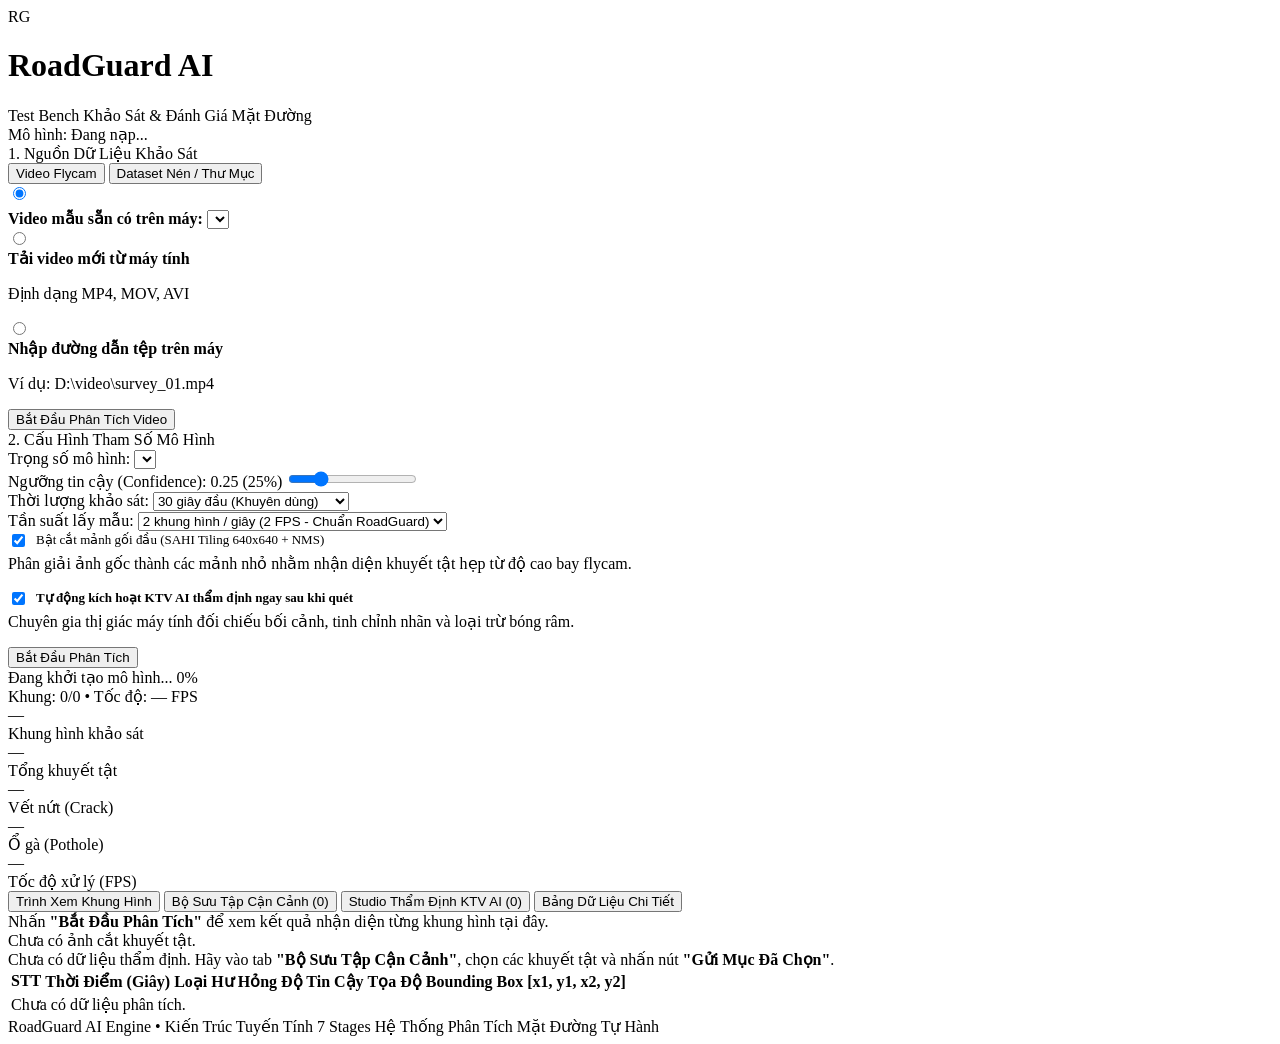
==== commit e9b71cdc: "feat: redesign toan bo Web UI theo huong design-first Thuy Menh" ====
--- a/src/api/web/index.html
+++ b/src/api/web/index.html
@@ -1,347 +1,60 @@
+<!-- ck-design-kit · screen: main-dashboard · P5 H5 E5 S5 R5 V4 -->
 <!DOCTYPE html>
 <html lang="vi">
 <head>
+  <meta charset="UTF-8">
+  <meta name="viewport" content="width=device-width, initial-scale=1.0">
+  <title>RoadGuard AI — Test Bench Khảo Sát & Đánh Giá Mặt Đường</title>
+
   <link rel="preconnect" href="https://fonts.googleapis.com">
   <link rel="preconnect" href="https://fonts.gstatic.com" crossorigin>
-  <link href="https://fonts.googleapis.com/css2?family=Azeret+Mono:wght@600;700&family=Be+Vietnam+Pro:wght@400;500;600;700&family=Inter:wght@400;500;600;700&display=swap" rel="stylesheet">
-
-  <meta charset="UTF-8">
-  <meta name="viewport" content="width=device-width, initial-scale=1.0">
-  <title>RoadGuard AI — Kiểm Thử Mô Hình & Đánh Giá Video</title>
-  <style>
-    :root {
-      --bg: #F4F7FA;
-      --card-bg: #FFFFFF;
-      --card-border: #D5DEE8;
-      --panel-dark: #061826;
-      --primary: #1E88C7;
-      --primary-hover: #176ea3;
-      --text: #0A2540;
-      --text-body: #3D4F61;
-      --text-muted: #7A8FA3;
-      --metallic: #AEB9C6;
-      --badge-bg: #D6E9F5;
-      --badge-text: #0A2540;
-      --danger: #E5484D;
-      --border: #D5DEE8;
-    }
-    * { 
-      box-sizing: border-box; 
-      margin: 0; 
-      padding: 0; 
-      font-family: 'Be Vietnam Pro', -apple-system, BlinkMacSystemFont, "Segoe UI", Roboto, sans-serif; 
-    }
-    body { 
-      background-color: var(--bg); 
-      color: var(--text); 
-      padding: 24px; 
-      line-height: 1.5; 
-    }
-    .container { max-width: 1440px; margin: 0 auto; }
-    header { 
-      display: flex; 
-      justify-content: space-between; 
-      align-items: center; 
-      padding-bottom: 18px; 
-      border-bottom: 2px solid var(--card-border); 
-      margin-bottom: 24px; 
-    }
-    header h1 { 
-      font-size: 20px; 
-      font-weight: 700; 
-      color: var(--text); 
-      display: flex; 
-      align-items: center; 
-      gap: 10px; 
-      letter-spacing: -0.3px;
-    }
-    .badge { 
-      background: var(--badge-bg); 
-      color: var(--badge-text); 
-      padding: 4px 10px; 
-      border-radius: 4px; 
-      font-size: 11px; 
-      font-weight: 700; 
-      font-family: 'Azeret Mono', monospace;
-      text-transform: uppercase;
-      border: 1px solid var(--card-border);
-    }
-    
-    .grid { display: grid; grid-template-columns: 390px 1fr; gap: 24px; }
-    @media (max-width: 960px) { .grid { grid-template-columns: 1fr; } }
-
-    .card { 
-      background: var(--card-bg); 
-      border: 1px solid var(--card-border); 
-      border-radius: 12px; 
-      padding: 20px; 
-      margin-bottom: 20px; 
-       
-    }
-    .card-title { 
-      font-size: 14px; 
-      font-weight: 700; 
-      margin-bottom: 14px; 
-      color: var(--primary); 
-      display: flex; 
-      align-items: center; 
-      gap: 8px; 
-      font-family: 'Azeret Mono', monospace;
-      text-transform: uppercase;
-    }
-
-    label { 
-      display: block; 
-      font-size: 12.5px; 
-      font-weight: 600; 
-      color: var(--text-body); 
-      margin-bottom: 6px; 
-    }
-    input[type="text"], select, input[type="file"] { 
-      width: 100%; 
-      padding: 9px 12px; 
-      background: #FFFFFF; 
-      border: 1px solid var(--card-border); 
-      border-radius: 4px; 
-      color: var(--text); 
-      font-size: 13.5px; 
-      margin-bottom: 14px; 
-    }
-    input[type="range"] { width: 100%; accent-color: var(--primary); }
-    .range-val { font-weight: bold; color: var(--primary); float: right; font-family: 'Azeret Mono', monospace; }
-
-    .radio-group { display: flex; flex-direction: column; gap: 10px; margin-bottom: 14px; }
-    .radio-opt { 
-      display: flex; 
-      align-items: flex-start; 
-      gap: 10px; 
-      background: #FFFFFF; 
-      padding: 12px; 
-      border-radius: 6px; 
-      border: 1px solid var(--card-border); 
-      cursor: pointer; 
-      transition: border-color 0.15s;
-    }
-    .radio-opt:hover { border-color: var(--primary); background: #F4F7FA; }
-    .radio-opt input { margin-top: 3px; accent-color: var(--primary); }
-
-    .btn { 
-      display: inline-flex; 
-      align-items: center; 
-      justify-content: center; 
-      width: 100%; 
-      padding: 11px 16px; 
-      border-radius: 4px; 
-      font-size: 14px; 
-      font-weight: 600; 
-      cursor: pointer; 
-      border: none; 
-      transition: 0.15s; 
-      font-family: 'Inter', sans-serif;
-      
-    }
-    .btn-primary { 
-      background: var(--primary); 
-      color: #FFFFFF; 
-    }
-    .btn-primary:hover { background: var(--primary-hover); }
-    .btn-primary:disabled { background: var(--metallic); cursor: not-allowed; opacity: 0.6; }
-
-    .progress-box { margin-top: 15px; display: none; }
-    .progress-bar-bg { 
-      width: 100%; 
-      height: 10px; 
-      background: var(--bg); 
-      border-radius: 4px; 
-      overflow: hidden; 
-      border: 1px solid var(--card-border); 
-      margin: 8px 0; 
-    }
-    .progress-bar-fill { 
-      height: 100%; 
-      width: 0%; 
-      background: var(--primary) !important; 
-      transition: width 0.3s; 
-    }
-    .status-text { 
-      font-size: 12px; 
-      color: var(--text-muted); 
-      display: flex; 
-      justify-content: space-between; 
-      font-family: 'Azeret Mono', monospace;
-    }
-
-    /* Results layout */
-    .stat-row { display: grid; grid-template-columns: repeat(auto-fit, minmax(130px, 1fr)); gap: 12px; margin-bottom: 20px; }
-    .stat-item { 
-      background: var(--card-bg); 
-      border: 1px solid var(--card-border); 
-      border-radius: 8px; 
-      padding: 14px; 
-      text-align: center; 
-      
-    }
-    .stat-num { font-size: 24px; font-weight: 700; color: var(--text); font-family: 'Azeret Mono', monospace; }
-    .stat-lbl { font-size: 11px; color: var(--text-muted); margin-top: 3px; font-weight: 600; text-transform: uppercase; }
-
-    .tabs { display: flex; gap: 8px; border-bottom: 1px solid var(--card-border); margin-bottom: 16px; }
-    .tab-btn { 
-      background: none; 
-      border: none; 
-      color: var(--text-muted); 
-      font-size: 13.5px; 
-      font-weight: 600; 
-      padding: 9px 16px; 
-      cursor: pointer; 
-      border-bottom: 2px solid transparent; 
-      font-family: 'Inter', sans-serif;
-    }
-    .tab-btn.active { color: var(--primary); border-bottom-color: var(--primary); font-weight: 700; }
-
-    .tab-content { display: none; }
-    .tab-content.active { display: block; }
-
-    /* Frame viewer */
-    .viewer-box { 
-      text-align: center; 
-      background: var(--panel-dark); 
-      border-radius: 8px; 
-      overflow: hidden; 
-      border: 1px solid var(--card-border); 
-      margin-bottom: 12px; 
-    }
-    .viewer-img { max-width: 100%; max-height: 520px; object-fit: contain; display: block; margin: 0 auto; }
-    .nav-controls { display: flex; align-items: center; justify-content: space-between; gap: 12px; margin-top: 10px; }
-    .btn-sm { 
-      padding: 7px 14px; 
-      font-size: 12.5px; 
-      width: auto; 
-      border-radius: 4px; 
-      background: #FFFFFF; 
-      color: var(--text); 
-      cursor: pointer; 
-      border: 1px solid var(--card-border); 
-      font-weight: 600;
-      
-    }
-    .btn-sm:hover { background: #F4F7FA; border-color: var(--primary); }
-
-    /* Crops grid */
-    .crops-grid { display: grid; grid-template-columns: repeat(auto-fill, minmax(180px, 1fr)); gap: 12px; max-height: 520px; overflow-y: auto; padding: 4px; }
-    .crop-card { 
-      background: var(--card-bg); 
-      border: 1px solid var(--card-border); 
-      border-radius: 6px; 
-      overflow: hidden; 
-      text-align: center; 
-      position: relative;
-      
-    }
-    .crop-img { width: 100%; height: 120px; object-fit: cover; background: var(--panel-dark); }
-    .crop-info { padding: 8px; font-size: 12px; }
-    .tag-crack { color: var(--text); font-weight: 700; }
-    .tag-pothole { color: var(--danger); font-weight: 700; }
-
-    /* Table */
-    table { width: 100%; border-collapse: collapse; font-size: 13px; text-align: left; }
-    th { 
-      background: #F4F7FA; 
-      padding: 10px 12px; 
-      color: var(--text); 
-      font-weight: 700; 
-      border-bottom: 2px solid var(--card-border); 
-      font-family: 'Azeret Mono', monospace;
-      font-size: 11px;
-      text-transform: uppercase;
-    }
-    td { padding: 9px 12px; border-bottom: 1px solid var(--card-border); color: var(--text-body); }
-    tr:hover { background: #F4F7FA; }
-
-    /* Curation & Selection styles */
-    .selection-bar { 
-      display: flex; 
-      justify-content: space-between; 
-      align-items: center; 
-      background: #FFFFFF; 
-      padding: 12px 16px; 
-      border-radius: 8px; 
-      border: 1px solid var(--card-border); 
-      margin-bottom: 14px; 
-      flex-wrap: wrap; 
-      gap: 10px; 
-      
-    }
-    .crop-card.selected { border-color: var(--primary); border-width: 2px; }
-    .crop-select-checkbox { position: absolute; top: 8px; left: 8px; width: 18px; height: 18px; accent-color: var(--primary); cursor: pointer; z-index: 10; }
-    .btn-ai-curate { 
-      background: var(--primary) !important; 
-      color: #FFFFFF !important; 
-      font-weight: 700; 
-      border: none; 
-      padding: 9px 18px; 
-      border-radius: 4px; 
-      cursor: pointer; 
-      display: inline-flex; 
-      align-items: center; 
-      gap: 6px; 
-      font-size: 13px; 
-       
-    }
-    .btn-ai-curate:hover { background: var(--primary-hover) !important; }
-    .btn-ai-curate:disabled { background: var(--metallic) !important; cursor: not-allowed; opacity: 0.6; }
-    
-    .badge-verified { background: var(--badge-bg); color: var(--badge-text); border: 1px solid var(--primary); padding: 3px 8px; border-radius: 4px; font-size: 11px; font-weight: 700; display: inline-block; }
-    .badge-false { background: #E9EFF5; color: var(--text-muted); border: 1px solid var(--card-border); padding: 3px 8px; border-radius: 4px; font-size: 11px; font-weight: 600; display: inline-block; }
-    .badge-severity { padding: 3px 6px; border-radius: 4px; font-size: 10.5px; font-weight: 700; font-family: 'Azeret Mono', monospace; }
-    .sev-critical { background: var(--danger); color: #FFFFFF; }
-    .sev-medium { background: #E9EFF5; color: var(--text); border: 1px solid var(--card-border); }
-    .sev-low { background: var(--badge-bg); color: var(--badge-text); }
-    
-    .curation-grid { display: grid; grid-template-columns: repeat(auto-fill, minmax(280px, 1fr)); gap: 14px; max-height: 520px; overflow-y: auto; padding: 4px; }
-    .curation-card { 
-      background: #FFFFFF; 
-      border: 1px solid var(--card-border); 
-      border-radius: 8px; 
-      padding: 14px; 
-      display: flex; 
-      flex-direction: column; 
-      gap: 8px; 
-      
-    }
-  </style>
+  <link href="https://fonts.googleapis.com/css2?family=Azeret+Mono:wght@500;600;700&family=Be+Vietnam+Pro:wght@400;500;600;700&family=Inter:wght@400;500;600;700&display=swap" rel="stylesheet">
+
+  <link rel="stylesheet" href="/static/css/tokens.css">
+  <link rel="stylesheet" href="/static/css/layout.css">
+  <link rel="stylesheet" href="/static/css/components.css">
 </head>
 <body>
-  <div class="container">
-    <header>
-      <h1> RoadGuard AI — Test Bench Kiểm Thử Video</h1>
-      <div>
-        <span class="badge" id="modelBadge">Model: Đang tải...</span>
+  <div class="app-container">
+    <!-- HEADER HỆ THỐNG -->
+    <header class="app-header">
+      <div class="brand-section">
+        <div class="brand-badge">RG</div>
+        <div>
+          <h1 class="brand-title">RoadGuard AI</h1>
+          <span class="brand-subtitle">Test Bench Khảo Sát & Đánh Giá Mặt Đường</span>
+        </div>
+      </div>
+      <div class="header-status-group">
+        <span class="badge" id="modelBadge">Mô hình: Đang nạp...</span>
       </div>
     </header>
 
-    <div class="grid">
+    <!-- BỐ CỤC LÀM VIỆC CHÍNH 2 CỘT -->
+    <div class="main-grid">
       <!-- CỘT TRÁI: ĐIỀU KHIỂN & CẤU HÌNH -->
-      <div>
+      <aside class="control-sidebar">
+        <!-- KHỐI 1: NGUỒN DỮ LIỆU KHẢO SÁT -->
         <div class="card">
-          <div class="card-title">[Mục] 1. Chọn Nguồn Dữ Liệu</div>
-
-          <div style="display: flex; gap: 8px; margin-bottom: 14px;">
-            <button type="button" class="btn-sm" id="modeBtnVideo" style="flex: 1; background: #0284c7; color: #fff; font-weight: 600; padding: 8px;" onclick="switchSourceMode('video')">
-              [Video] Video Drone
+          <div class="card-title">1. Nguồn Dữ Liệu Khảo Sát</div>
+
+          <div class="switch-nav">
+            <button type="button" class="switch-btn active" id="modeBtnVideo" onclick="switchSourceMode('video')">
+              Video Flycam
             </button>
-            <button type="button" class="btn-sm" id="modeBtnDataset" style="flex: 1; background: #334155; color: #94a3b8; font-weight: 600; padding: 8px;" onclick="switchSourceMode('dataset')">
-              [Gói] Dataset ZIP / Folder
+            <button type="button" class="switch-btn" id="modeBtnDataset" onclick="switchSourceMode('dataset')">
+              Dataset Nén / Thư Mục
             </button>
           </div>
           
-          <!-- KHỐI 1A: NGUỒN VIDEO -->
+          <!-- KHỐI NGUỒN VIDEO -->
           <div id="videoSourceContainer">
             <div class="radio-group">
               <label class="radio-opt">
                 <input type="radio" name="videoSource" value="preset" checked onchange="toggleSource()">
                 <div style="width: 100%;">
-                  <strong>Chọn video mẫu có sẵn trên máy:</strong>
-                  <select id="presetVideoSelect" style="margin-top: 6px; margin-bottom: 2px;" onchange="updatePresetPath()"></select>
+                  <strong>Video mẫu sẵn có trên máy:</strong>
+                  <select id="presetVideoSelect" class="select-box" style="margin-top: 6px;" onchange="updatePresetPath()"></select>
                 </div>
               </label>
 
@@ -349,165 +62,177 @@
                 <input type="radio" name="videoSource" value="upload" onchange="toggleSource()">
                 <div>
                   <strong>Tải video mới từ máy tính</strong>
-                  <p style="font-size: 12px; color: var(--text-muted);">Định dạng .mp4, .mov, .avi</p>
+                  <p class="card-desc">Định dạng MP4, MOV, AVI</p>
                 </div>
               </label>
 
               <label class="radio-opt">
                 <input type="radio" name="videoSource" value="custom_path" onchange="toggleSource()">
                 <div>
-                  <strong>Nhập đường dẫn file trên máy</strong>
-                  <p style="font-size: 12px; color: var(--text-muted);">Ví dụ: D:\video\test.mp4</p>
+                  <strong>Nhập đường dẫn tệp trên máy</strong>
+                  <p class="card-desc">Ví dụ: D:\video\survey_01.mp4</p>
                 </div>
               </label>
             </div>
 
-            <div id="uploadField" style="display: none;">
-              <label>Chọn tệp video:</label>
+            <div id="uploadField" style="display: none;" class="form-group">
+              <label class="form-label">Chọn tệp video:</label>
               <input type="file" id="videoFileInput" accept="video/mp4,video/quicktime,video/x-msvideo" onchange="onVideoSelected(this)">
             </div>
 
-            <div id="customPathField" style="display: none;">
-              <label>Đường dẫn tệp video tuyệt đối:</label>
-              <input type="text" id="customVideoPath" placeholder="C:\Users\...\video.mp4">
-            </div>
-
-            <div style="margin-top: 14px;">
-              <button type="button" class="btn btn-primary" id="startBtnVideoTop" onclick="startAnalysis()" style="background: var(--primary); font-size: 15px; font-weight: 700; width: 100%; padding: 12px; border-radius: 8px;">
-                 BẮT ĐẦU PHÂN TÍCH VIDEO
+            <div id="customPathField" style="display: none;" class="form-group">
+              <label class="form-label">Đường dẫn tệp video tuyệt đối:</label>
+              <input type="text" id="customVideoPath" class="input-text" placeholder="C:\Users\...\video.mp4">
+            </div>
+
+            <div style="margin-top: 12px;">
+              <button type="button" class="btn btn-primary btn-block" id="startBtnVideoTop" onclick="startAnalysis()">
+                Bắt Đầu Phân Tích Video
               </button>
             </div>
           </div>
 
-          <!-- KHỐI 1B: NGUỒN DATASET ZIP / FOLDER -->
+          <!-- KHỐI NGUỒN DATASET ZIP / FOLDER -->
           <div id="datasetSourceContainer" style="display: none;">
             <div class="radio-group">
               <label class="radio-opt">
                 <input type="radio" name="datasetSource" value="preset_ds" checked onchange="toggleDatasetSource()">
                 <div style="width: 100%;">
-                  <strong>Chọn Dataset mẫu có sẵn:</strong>
-                  <select id="presetDatasetSelect" style="margin-top: 6px; margin-bottom: 2px;" onchange="updatePresetDatasetPath(); onDatasetPresetChanged()"></select>
+                  <strong>Dataset mẫu sẵn có:</strong>
+                  <select id="presetDatasetSelect" class="select-box" style="margin-top: 6px;" onchange="updatePresetDatasetPath(); onDatasetPresetChanged()"></select>
                 </div>
               </label>
 
               <label class="radio-opt">
                 <input type="radio" name="datasetSource" value="upload_zip" onchange="toggleDatasetSource()">
                 <div>
-                  <strong>Tải file nén Dataset (.ZIP)</strong>
-                  <p style="font-size: 12px; color: var(--text-muted);">Tự động giải nén và quét đệ quy các ảnh</p>
+                  <strong>Tải tệp nén Dataset (.ZIP)</strong>
+                  <p class="card-desc">Tự động giải nén và quét đệ quy các tệp ảnh</p>
                 </div>
               </label>
 
               <label class="radio-opt">
                 <input type="radio" name="datasetSource" value="upload_folder" onchange="toggleDatasetSource()">
                 <div>
-                  <strong>[Thư mục] Tải cả THƯ MỤC ẢNH từ máy tính (Folder Upload)</strong>
-                  <p style="font-size: 12px; color: var(--text-muted);">Chọn trực tiếp một folder chứa nhiều ảnh</p>
+                  <strong>Tải toàn bộ thư mục ảnh từ máy</strong>
+                  <p class="card-desc">Chọn trực tiếp một thư mục chứa nhiều ảnh</p>
                 </div>
               </label>
 
               <label class="radio-opt">
                 <input type="radio" name="datasetSource" value="custom_ds_path" onchange="toggleDatasetSource()">
                 <div>
-                  <strong>Nhập đường dẫn ZIP hoặc Thư mục ảnh</strong>
-                  <p style="font-size: 12px; color: var(--text-muted);">Ví dụ: F:\dataset\uav_crack.zip hoặc F:\data\images</p>
+                  <strong>Nhập đường dẫn ZIP hoặc thư mục</strong>
+                  <p class="card-desc">Ví dụ: F:\dataset\uav_crack.zip hoặc F:\data\images</p>
                 </div>
               </label>
             </div>
 
-            <div id="datasetUploadField" style="display: none;">
-              <label>Chọn file nén .ZIP dataset:</label>
+            <div id="datasetUploadField" style="display: none;" class="form-group">
+              <label class="form-label">Chọn tệp nén ZIP dataset:</label>
               <input type="file" id="datasetZipFileInput" accept=".zip" onchange="onZipSelected(this)">
             </div>
 
-            <div id="datasetFolderUploadField" style="display: none;">
-              <label>Chọn thư mục ảnh từ máy tính:</label>
+            <div id="datasetFolderUploadField" style="display: none;" class="form-group">
+              <label class="form-label">Chọn thư mục ảnh từ máy tính:</label>
               <input type="file" id="datasetFolderInput" webkitdirectory directory multiple onchange="onFolderSelected(this)">
-              <p style="font-size: 11px; color: #38bdf8; margin-top: 4px;">
-                [Ghi chú] Bạn có thể chọn trực tiếp 1 thư mục chứa hàng chục / hàng trăm ảnh trên máy.
-              </p>
-            </div>
-
-            <div id="datasetCustomPathField" style="display: none;">
-              <label>Đường dẫn tệp .ZIP hoặc Thư mục ảnh:</label>
-              <input type="text" id="customDatasetPath" placeholder="D:\datasets\road_dataset.zip" oninput="onCustomDatasetPathChanged(this)">
-            </div>
-
-            <label style="margin-top: 10px;">Số ảnh quét tối đa:</label>
-            <select id="maxImagesSelect">
-              <option value="10">10 ảnh (Kiểm tra siêu nhanh)</option>
-              <option value="50" selected>50 ảnh (Khuyên dùng)</option>
-              <option value="100">100 ảnh</option>
-              <option value="0">Tất cả ảnh trong dataset</option>
-            </select>
-
-            <!-- HỘP THÔNG BÁO TỆP & NÚT KÍCH HOẠT TRỰC TIẾP TẠI BƯỚC 1 -->
-            <div id="datasetSelectionSummary" style="display: none; margin-top: 12px; padding: 10px 14px; background: rgba(16, 185, 129, 0.12); border: 1px solid rgba(16, 185, 129, 0.35); border-radius: 8px; font-size: 13px; color: #6ee7b7;">
-              <span id="datasetSelectionText">[Mục] Đã chọn dữ liệu</span>
-            </div>
-
-            <div style="margin-top: 14px;">
-              <button type="button" class="btn btn-primary" id="startBtnDataset" onclick="startAnalysis()" style="background: var(--primary); font-size: 15px; font-weight: 700; padding: 13px 16px; width: 100%; border-radius: 8px;  cursor: pointer; transition: all 0.2s ease;">
-                 BẮT ĐẦU QUÉT DATASET
+              <p class="card-desc" style="margin-top: 4px;">Có thể chọn trực tiếp thư mục chứa hàng chục đến hàng trăm ảnh khảo sát.</p>
+            </div>
+
+            <div id="datasetCustomPathField" style="display: none;" class="form-group">
+              <label class="form-label">Đường dẫn tệp ZIP hoặc thư mục ảnh:</label>
+              <input type="text" id="customDatasetPath" class="input-text" placeholder="D:\datasets\road_dataset.zip" oninput="onCustomDatasetPathChanged(this)">
+            </div>
+
+            <div class="form-group" style="margin-top: 8px;">
+              <label class="form-label">Số ảnh quét tối đa:</label>
+              <select id="maxImagesSelect" class="select-box">
+                <option value="10">10 ảnh (Kiểm tra nhanh)</option>
+                <option value="50" selected>50 ảnh (Khuyên dùng chuẩn)</option>
+                <option value="100">100 ảnh</option>
+                <option value="0">Toàn bộ ảnh trong tập dữ liệu</option>
+              </select>
+            </div>
+
+            <div id="datasetSelectionSummary" class="ktv-banner" style="display: none; margin-top: 12px;">
+              <span id="datasetSelectionText" class="ktv-banner-title">Đã chọn dữ liệu khảo sát</span>
+            </div>
+
+            <div style="margin-top: 12px;">
+              <button type="button" class="btn btn-primary btn-block" id="startBtnDataset" onclick="startAnalysis()">
+                Bắt Đầu Quét Dataset
               </button>
             </div>
           </div>
         </div>
 
+        <!-- KHỐI 2: CẤU HÌNH THAM SỐ MÔ HÌNH -->
         <div class="card">
-          <div class="card-title">[Cấu hình] 2. Cấu Hình Kiểm Thử</div>
-
-          <label>Mô hình AI:</label>
-          <select id="modelSelect"></select>
-
-          <label>Ngưỡng tin cậy (Confidence): <span class="range-val" id="confVal">0.25 (25%)</span></label>
-          <input type="range" id="confThreshold" min="0.10" max="0.80" step="0.05" value="0.25" oninput="updateConf(this.value)">
-
-          <!-- CẤU HÌNH VIDEO (ẨN KHI Ở CHẾ ĐỘ DATASET ĐỂ GIAO DIỆN GỌN GÀNG) -->
+          <div class="card-title">2. Cấu Hình Tham Số Mô Hình</div>
+
+          <div class="form-group">
+            <label class="form-label">Trọng số mô hình:</label>
+            <select id="modelSelect" class="select-box"></select>
+          </div>
+
+          <div class="form-group">
+            <label class="form-label">
+              Ngưỡng tin cậy (Confidence): 
+              <span class="range-val" id="confVal">0.25 (25%)</span>
+            </label>
+            <input type="range" id="confThreshold" min="0.10" max="0.80" step="0.05" value="0.25" oninput="updateConf(this.value)">
+          </div>
+
+          <!-- THAM SỐ DÀNH RIÊNG CHO VIDEO -->
           <div id="videoOnlyConfig">
-            <label style="margin-top: 14px;">Thời lượng kiểm thử:</label>
-            <select id="durationSelect">
-              <option value="10">10 giây đầu (Kiểm tra nhanh)</option>
-              <option value="30" selected>30 giây đầu (Khuyên dùng)</option>
-              <option value="60">60 giây đầu</option>
-              <option value="0">Toàn bộ video</option>
-            </select>
-
-            <label>Tần suất lấy mẫu:</label>
-            <select id="samplingSelect">
-              <option value="1">1 khung hình / giây (1 fps - Nhanh)</option>
-              <option value="2" selected>2 khung hình / giây (2 fps - Chuẩn RoadGuard)</option>
-            </select>
-
-            <div style="margin-top: 10px; display: flex; align-items: center; gap: 8px;">
-              <input type="checkbox" id="useTiling" checked style="width: auto;">
-              <label for="useTiling" style="margin-bottom: 0; cursor: pointer; color: #fff;">
-                Bật cắt mảnh gối đầu (Tiling 640x640 + NMS)
+            <div class="form-group">
+              <label class="form-label">Thời lượng khảo sát:</label>
+              <select id="durationSelect" class="select-box">
+                <option value="10">10 giây đầu (Kiểm tra nhanh)</option>
+                <option value="30" selected>30 giây đầu (Khuyên dùng)</option>
+                <option value="60">60 giây đầu</option>
+                <option value="0">Toàn bộ video</option>
+              </select>
+            </div>
+
+            <div class="form-group">
+              <label class="form-label">Tần suất lấy mẫu:</label>
+              <select id="samplingSelect" class="select-box">
+                <option value="1">1 khung hình / giây (1 FPS - Nhanh)</option>
+                <option value="2" selected>2 khung hình / giây (2 FPS - Chuẩn RoadGuard)</option>
+              </select>
+            </div>
+
+            <div class="form-group">
+              <label style="display: flex; align-items: center; gap: 8px; cursor: pointer; font-size: 13px; font-weight: 500;">
+                <input type="checkbox" id="useTiling" checked style="width: auto;">
+                Bật cắt mảnh gối đầu (SAHI Tiling 640x640 + NMS)
               </label>
-            </div>
-            <p style="font-size: 11px; color: var(--text-muted); margin-top: 4px;">
-              * Cắt nhỏ ảnh để phát hiện rõ các vết nứt và ổ gà nhỏ từ độ cao flycam.
-            </p>
-
-            <div style="margin-top: 10px; padding: 10px; background: rgba(56, 189, 248, 0.08); border: 1px solid rgba(56, 189, 248, 0.25); border-radius: 6px;">
-              <div style="display: flex; align-items: center; gap: 8px;">
-                <input type="checkbox" id="autoCurateKtv" checked style="width: auto;">
-                <label for="autoCurateKtv" style="margin-bottom: 0; cursor: pointer; color: #38bdf8; font-weight: 600; font-size: 13px;">
-                  [Nhanh] Tự động chạy KTV AI thẩm định ngay sau khi quét
+              <p class="card-desc" style="margin-top: 4px;">
+                Phân giải ảnh gốc thành các mảnh nhỏ nhằm nhận diện khuyết tật hẹp từ độ cao bay flycam.
+              </p>
+            </div>
+
+            <div class="ktv-banner" style="margin-top: 8px;">
+              <div>
+                <label style="display: flex; align-items: center; gap: 8px; cursor: pointer; font-size: 13px; font-weight: 600;">
+                  <input type="checkbox" id="autoCurateKtv" checked style="width: auto;">
+                  Tự động kích hoạt KTV AI thẩm định ngay sau khi quét
                 </label>
+                <p class="card-desc" style="margin-top: 4px;">
+                  Chuyên gia thị giác máy tính đối chiếu bối cảnh, tinh chỉnh nhãn và loại trừ bóng râm.
+                </p>
               </div>
-              <p style="font-size: 11px; color: var(--text-muted); margin-top: 4px;">
-                KTV AI (GPT-5.4 Vision) sẽ tự động đối chiếu bối cảnh, đổi nhãn và lọc bỏ bóng râm để bạn đánh giá hiệu quả ngay.
-              </p>
             </div>
           </div>
 
-          <div style="margin-top: 20px;">
-            <button class="btn btn-primary" id="startBtn" onclick="startAnalysis()">
-               BẮT ĐẦU PHÂN TÍCH
+          <div style="margin-top: 16px;">
+            <button class="btn btn-primary btn-block" id="startBtn" onclick="startAnalysis()">
+              Bắt Đầu Phân Tích
             </button>
           </div>
 
+          <!-- THANH TIẾN TRÌNH THỰC THI -->
           <div class="progress-box" id="progressBox">
             <div class="status-text">
               <span id="statusLabel">Đang khởi tạo mô hình...</span>
@@ -516,209 +241,215 @@
             <div class="progress-bar-bg">
               <div class="progress-bar-fill" id="progressBar"></div>
             </div>
-            <div class="status-text" style="font-size: 11px; color: #64748b;" id="subStatus">
-              Frame: 0/0 • Tốc độ: -- FPS
+            <div class="status-text" id="subStatus">
+              Khung: 0/0 • Tốc độ: — FPS
             </div>
           </div>
         </div>
-      </div>
-
-      <!-- CỘT PHẢI: KẾT QUẢ TRỰC QUAN -->
-      <div>
-        <!-- THỐNG KÊ TỔNG QUAN -->
+      </aside>
+
+      <!-- CỘT PHẢI: KHÔNG GIAN KẾT QUẢ & THẨM ĐỊNH -->
+      <main class="content-area">
+        <!-- 5 THẺ CHỈ SỐ VÀNG TỔNG QUAN -->
         <div class="stat-row">
           <div class="stat-item">
-            <div class="stat-num" id="statFrames">0</div>
-            <div class="stat-lbl">Khung hình soi</div>
+            <div class="stat-num" id="statFrames">—</div>
+            <div class="stat-lbl">Khung hình khảo sát</div>
           </div>
           <div class="stat-item">
-            <div class="stat-num" id="statTotalDefects" style="color: #38bdf8;">0</div>
+            <div class="stat-num stat-num-accent" id="statTotalDefects">—</div>
             <div class="stat-lbl">Tổng khuyết tật</div>
           </div>
           <div class="stat-item">
-            <div class="stat-num" id="statCracks" style="color: #f59e0b;">0</div>
+            <div class="stat-num" id="statCracks">—</div>
             <div class="stat-lbl">Vết nứt (Crack)</div>
           </div>
           <div class="stat-item">
-            <div class="stat-num" id="statPotholes" style="color: #ef4444;">0</div>
+            <div class="stat-num stat-num-danger" id="statPotholes">—</div>
             <div class="stat-lbl">Ổ gà (Pothole)</div>
           </div>
           <div class="stat-item">
-            <div class="stat-num" id="statFps" style="color: #10b981;">0</div>
-            <div class="stat-lbl">Tốc độ (FPS)</div>
+            <div class="stat-num" id="statFps">—</div>
+            <div class="stat-lbl">Tốc độ xử lý (FPS)</div>
           </div>
         </div>
 
+        <!-- THẺ CHÍNH CHỨA 4 TABS CHỨC NĂNG -->
         <div class="card">
-          <div class="tabs">
-            <button class="tab-btn active" onclick="switchTab('viewerTab', this)">[Ảnh] Trình Xem Khung Hình</button>
-            <button class="tab-btn" onclick="switchTab('cropsTab', this)">[Chi tiết] Bộ Sưu Tập Cận Cảnh (<span id="cropsCount">0</span>)</button>
-            <button class="tab-btn" onclick="switchTab('curationTab', this)"> KDV Thẩm Định & Gắn Tag (<span id="curatedCount">0</span>)</button>
-            <button class="tab-btn" onclick="switchTab('tableTab', this)">[Danh sách] Bảng Dữ Liệu Chi Tiết</button>
-          </div>
-
-          <!-- TAB 1: FRAME VIEWER -->
+          <nav class="tabs-nav">
+            <button class="tab-btn active" onclick="switchTab('viewerTab', this)">Trình Xem Khung Hình</button>
+            <button class="tab-btn" onclick="switchTab('cropsTab', this)">Bộ Sưu Tập Cận Cảnh (<span id="cropsCount">0</span>)</button>
+            <button class="tab-btn" onclick="switchTab('curationTab', this)">Studio Thẩm Định KTV AI (<span id="curatedCount">0</span>)</button>
+            <button class="tab-btn" onclick="switchTab('tableTab', this)">Bảng Dữ Liệu Chi Tiết</button>
+          </nav>
+
+          <!-- TAB 1: TRÌNH XEM KHUNG HÌNH (FRAME VIEWER) -->
           <div id="viewerTab" class="tab-content active">
             <div class="viewer-box">
               <img id="mainViewerImg" class="viewer-img" src="" alt="Chưa có kết quả" style="display: none;">
-              <div id="placeholderViewer" style="padding: 120px 20px; color: #64748b;">
-                Nhấn <strong>"Bắt đầu phân tích"</strong> để xem kết quả nhận diện từng khung hình tại đây.
+              <div id="placeholderViewer" class="placeholder-box">
+                Nhấn <strong>"Bắt Đầu Phân Tích"</strong> để xem kết quả nhận diện từng khung hình tại đây.
               </div>
             </div>
 
             <div class="nav-controls" id="navControls" style="display: none;">
-              <button class="btn-sm" onclick="prevFrame()">◀ Khung trước</button>
-              <span id="frameIndicator" style="font-size: 13px; font-weight: 600;">Khung hình: 0 / 0</span>
-              <button class="btn-sm" onclick="nextFrame()">Khung tiếp ▶</button>
-            </div>
-            <div id="frameDetails" style="font-size: 12px; color: var(--text-muted); margin-top: 8px;"></div>
+              <button class="btn btn-secondary btn-sm" onclick="prevFrame()">◀ Khung trước</button>
+              <span id="frameIndicator" class="frame-indicator">Khung hình: 0 / 0</span>
+              <button class="btn btn-secondary btn-sm" onclick="nextFrame()">Khung tiếp ▶</button>
+            </div>
+            <div id="frameDetails" class="frame-details"></div>
             
             <div id="overviewBtnContainer" style="display: none; margin-top: 12px; text-align: center;">
-              <button class="btn-ai-curate" id="btnInspectOverviewFrame" onclick="inspectCurrentOverviewFrame()" style="background: var(--primary);  font-size: 13px; font-weight: 700; padding: 10px 18px; border-radius: 8px;">
-                [Xem] KTV AI ĐỌC TOÀN CẢNH KHUNG HÌNH NÀY (Dual-View Context)
+              <button class="btn btn-secondary btn-sm" id="btnInspectOverviewFrame" onclick="inspectCurrentOverviewFrame()">
+                KTV AI Đọc Toàn Cảnh Khung Hình Này (Dual-View Context)
               </button>
             </div>
 
-            <div id="overviewInspectionResult" style="display: none; margin-top: 12px; background: #0b1329; border: 1px solid #38bdf8; border-radius: 8px; padding: 14px; font-size: 13px;">
-              <div style="display: flex; justify-content: space-between; align-items: center; margin-bottom: 8px; border-bottom: 1px solid #1e293b; padding-bottom: 6px;">
-                <span style="font-weight: 700; color: #38bdf8;"> Nhận định Toàn cảnh từ KTV AI (GPT-5.4 Vision - Broad Context)</span>
-                <button class="btn-sm" onclick="document.getElementById('overviewInspectionResult').style.display='none'">✕ Đóng</button>
+            <div id="overviewInspectionResult" class="overview-result-box" style="display: none;">
+              <div style="display: flex; justify-content: space-between; align-items: center; margin-bottom: 8px; border-bottom: 1px solid var(--border-color); padding-bottom: 6px;">
+                <span style="font-weight: 700; color: var(--accent); font-family: var(--font-mono); text-transform: uppercase;">
+                  Nhận định Toàn cảnh KTV AI (Vision Broad Context)
+                </span>
+                <button class="btn btn-secondary btn-sm" onclick="document.getElementById('overviewInspectionResult').style.display='none'">Đóng</button>
               </div>
               <div id="overviewInspectionContent"></div>
             </div>
           </div>
 
-          <!-- TAB 2: CROPS GALLERY -->
+          <!-- TAB 2: BỘ SƯU TẬP ẢNH CẬN CẢNH (CROPS GALLERY) -->
           <div id="cropsTab" class="tab-content">
             <div class="selection-bar" id="selectionBar" style="display: none;">
               <div style="display: flex; align-items: center; gap: 8px; flex-wrap: wrap;">
-                <label style="display: flex; align-items: center; gap: 6px; margin: 0; cursor: pointer; color: #fff; font-size: 13px;">
+                <label style="display: flex; align-items: center; gap: 6px; cursor: pointer; font-size: 13px; font-weight: 600;">
                   <input type="checkbox" id="selectAllCheckbox" onchange="toggleSelectAll(this.checked)" style="width: auto;"> Chọn tất cả
                 </label>
-                <button class="btn-sm" onclick="filterSelection('pothole')">Chỉ Ổ gà</button>
-                <button class="btn-sm" onclick="filterSelection('crack')">Chỉ Vết nứt</button>
-                <button class="btn-sm" onclick="clearSelection()">Bỏ chọn</button>
-                <span style="font-size: 12px; color: #38bdf8; font-weight: 600;" id="selectionSummary">Đã chọn: 0 mục</span>
+                <button class="btn btn-secondary btn-sm" onclick="filterSelection('pothole')">Chỉ Ổ gà</button>
+                <button class="btn btn-secondary btn-sm" onclick="filterSelection('crack')">Chỉ Vết nứt</button>
+                <button class="btn btn-secondary btn-sm" onclick="clearSelection()">Bỏ chọn</button>
+                <span class="badge badge-accent" id="selectionSummary">Đã chọn: 0 mục</span>
               </div>
               <div style="display: flex; gap: 8px; flex-wrap: wrap;">
-                <button class="btn-ai-curate" id="btnCurate" onclick="runAiCuration()" disabled>
-                  [KTV AI] GỬI MỤC ĐÃ CHỌN (<span id="btnCurateCount">0</span>)
+                <button class="btn btn-primary btn-sm" id="btnCurate" onclick="runAiCuration()" disabled>
+                  Gửi Mục Đã Chọn (<span id="btnCurateCount">0</span>)
                 </button>
-                <button class="btn-ai-curate" style="background: var(--primary); " id="btnInspectOverviewAll" onclick="runOverviewContextCurationAll()">
-                  [Xem] KTV ĐỌC KHUNG TỔNG THỂ (Dual-View Context)
+                <button class="btn btn-secondary btn-sm" id="btnInspectOverviewAll" onclick="runOverviewContextCurationAll()">
+                  Thẩm Định Khung Tổng Thể (Dual-View)
                 </button>
-                <button class="btn-ai-curate" style="background: var(--primary); " id="btnCurateAll" onclick="runAiCurationAll()">
-                  [Nhanh] KTV ĐỌC TOÀN BỘ (<span id="btnCurateAllCount">0</span> ảnh • 100 ảnh / 1 req)
+                <button class="btn btn-secondary btn-sm" id="btnCurateAll" onclick="runAiCurationAll()">
+                  Thẩm Định Toàn Bộ (<span id="btnCurateAllCount">0</span> ảnh)
                 </button>
-                <button class="btn-ai-curate" style="background: var(--primary); " id="btnAssessCracks" onclick="runCrackAssessment()">
-                  [Mục tiêu] ĐÁNH GIÁ & PHÂN LOẠI VẾT NỨT
+                <button class="btn btn-secondary btn-sm" id="btnAssessCracks" onclick="runCrackAssessment()">
+                  Đánh Giá & Phân Loại Vết Nứt
                 </button>
               </div>
             </div>
 
-            <div id="ktvPromptBanner" style="display: none; background: var(--primary), rgba(139, 92, 246, 0.18)); border: 1px solid #0284c7; border-radius: 8px; padding: 12px 16px; margin-bottom: 12px; justify-content: space-between; align-items: center; flex-wrap: wrap; gap: 10px;">
+            <div id="ktvPromptBanner" class="ktv-banner" style="display: none;">
               <div>
-                <strong style="color: #38bdf8; font-size: 13px;">[Nhanh] BẠN ĐANG XEM KẾT QUẢ QUÉT THÔ CỦA YOLO (Chưa qua KTV AI thẩm định)</strong>
-                <p style="font-size: 12px; color: #cbd5e1; margin-top: 2px;">Bấm nút bên phải để KTV AI (GPT-5.4 Vision) phân loại vết nứt, loại bỏ bóng râm và đánh giá bối cảnh toàn khung hình.</p>
+                <strong class="ktv-banner-title">Kết quả quét sơ bộ từ YOLO (Chưa qua KTV AI thẩm định)</strong>
+                <p class="ktv-banner-text">Nhấn nút bên phải để kích hoạt KTV AI phân loại chi tiết hình thái vết nứt, loại bỏ bóng râm và đối chiếu toàn cảnh.</p>
               </div>
-              <button class="btn-ai-curate" onclick="runOverviewContextCurationAll()" style="background: var(--primary); padding: 8px 16px; font-size: 12px; font-weight: 700; ">
-                [Xem] KÍCH HOẠT KTV THẨM ĐỊNH NGAY
+              <button class="btn btn-primary btn-sm" onclick="runOverviewContextCurationAll()">
+                Kích Hoạt Thẩm Định Ngay
               </button>
             </div>
 
             <div class="crops-grid" id="cropsGrid">
-              <div style="grid-column: 1 / -1; text-align: center; padding: 60px; color: #64748b;">
+              <div class="placeholder-box" style="grid-column: 1 / -1;">
                 Chưa có ảnh cắt khuyết tật.
               </div>
             </div>
           </div>
 
-          <!-- TAB 3: AI CURATION & DATASET EXPORT -->
+          <!-- TAB 3: STUDIO THẨM ĐỊNH KTV AI & MA TRẬN ĐỐI CHIẾU -->
           <div id="curationTab" class="tab-content">
             <div class="selection-bar" id="curationActionBar" style="display: none; flex-direction: column; gap: 10px; align-items: stretch;">
               <div style="display: flex; align-items: center; justify-content: space-between; flex-wrap: wrap; gap: 10px;">
-                <div id="curationStats" style="font-size: 13px; color: var(--text);">
-                  [Thống kê] Đã phân tích: <strong id="curCountAnalyzed">0</strong> ảnh | [Mục tiêu] Khuyết tật độc nhất (Không trùng): <span style="color: #34d399; font-weight: bold;" id="curCountUnique">0</span> | ⚠️ Báo động giả: <span style="color: #fb923c; font-weight: bold;" id="curCountFalse">0</span> | [Trùng lặp] Trùng lặp đã gộp: <span style="color: #38bdf8; font-weight: bold;" id="curCountDup">0</span>
+                <div id="curationStats" style="font-size: 13px; font-family: var(--font-mono);">
+                  Đã phân tích: <strong id="curCountAnalyzed">0</strong> | 
+                  Khuyết tật độc nhất: <strong id="curCountUnique">0</strong> | 
+                  Báo động giả: <strong id="curCountFalse">0</strong> | 
+                  Trùng lặp đã gộp: <strong id="curCountDup">0</strong>
                 </div>
                 <div style="display: flex; gap: 8px; flex-wrap: wrap;">
-                  <button class="btn-sm" style="background: var(--primary); color: #fff; font-weight: 600; padding: 6px 12px;" onclick="runOverviewContextCurationAll()">
-                    [Xem] Thẩm định Bối cảnh Toàn cảnh (Dual-View)
+                  <button class="btn btn-secondary btn-sm" onclick="runOverviewContextCurationAll()">
+                    Thẩm Định Bối Cảnh Toàn Cảnh
                   </button>
-                  <button class="btn-sm" style="background: var(--primary); color: #fff; font-weight: 600; padding: 6px 12px;" onclick="runCrackAssessment()">
-                    [Mục tiêu] Đánh giá Vết nứt Chuyên sâu
+                  <button class="btn btn-secondary btn-sm" onclick="runCrackAssessment()">
+                    Đánh Giá Vết Nứt Chuyên Sâu
                   </button>
-                  <button class="btn-ai-curate" style="background: var(--primary);" id="btnExportDataset" onclick="exportDatasetZip()">
-                    [Gói] ĐÓNG GÓI DATASET CHUẨN YOLO (.ZIP)
+                  <button class="btn btn-primary btn-sm" id="btnExportDataset" onclick="exportDatasetZip()">
+                    Đóng Gói Dataset Chuẩn YOLO (.ZIP)
                   </button>
                 </div>
               </div>
-              <div style="display: flex; gap: 8px; align-items: center; flex-wrap: wrap; border-top: 1px solid rgba(255,255,255,0.08); padding-top: 8px;">
-                <span style="font-size: 12px; color: #94a3b8; font-weight: 600;">Xem nhanh:</span>
-                <button class="btn-sm" id="btnFilterCurAll" onclick="filterCurationDisplay('all')">Tất cả (<span id="curCountAll">0</span>)</button>
-                <button class="btn-sm active" id="btnFilterCurUnique" onclick="filterCurationDisplay('unique')" style="color: #34d399; font-weight: 700;">[Mục tiêu] Khuyết tật độc nhất (<span id="curCountUniqueBtn">0</span>)</button>
-                <button class="btn-sm" id="btnFilterCurCracks" onclick="filterCurationDisplay('crack')" style="color: #f59e0b;">[Nhanh] Chỉ Vết nứt (<span id="curCountCrackBtn">0</span>)</button>
-                <button class="btn-sm" id="btnFilterCurPotholes" onclick="filterCurationDisplay('pothole')" style="color: #ef4444;">[Hố] Chỉ Ổ gà (<span id="curCountPotholeBtn">0</span>)</button>
-                <button class="btn-sm" id="btnFilterCurFalse" onclick="filterCurationDisplay('false')" style="color: #fb923c;">⚠️ Báo động giả (<span id="curCountFalseBtn">0</span>)</button>
-                <button class="btn-sm" id="btnFilterCurDup" onclick="filterCurationDisplay('duplicate')" style="color: #38bdf8;">[Trùng lặp] Góc trùng đã gộp (<span id="curCountDupBtn">0</span>)</button>
+              <div style="display: flex; gap: 8px; align-items: center; flex-wrap: wrap; border-top: 1px solid var(--border-color); padding-top: 8px;">
+                <span class="stat-lbl" style="margin-top: 0;">Lọc hiển thị:</span>
+                <button class="btn btn-secondary btn-sm" id="btnFilterCurAll" onclick="filterCurationDisplay('all')">Tất cả (<span id="curCountAll">0</span>)</button>
+                <button class="btn btn-secondary btn-sm active" id="btnFilterCurUnique" onclick="filterCurationDisplay('unique')">Khuyết tật độc nhất (<span id="curCountUniqueBtn">0</span>)</button>
+                <button class="btn btn-secondary btn-sm" id="btnFilterCurCracks" onclick="filterCurationDisplay('crack')">Vết nứt (<span id="curCountCrackBtn">0</span>)</button>
+                <button class="btn btn-secondary btn-sm" id="btnFilterCurPotholes" onclick="filterCurationDisplay('pothole')">Ổ gà (<span id="curCountPotholeBtn">0</span>)</button>
+                <button class="btn btn-secondary btn-sm" id="btnFilterCurFalse" onclick="filterCurationDisplay('false')">Báo động giả (<span id="curCountFalseBtn">0</span>)</button>
+                <button class="btn btn-secondary btn-sm" id="btnFilterCurDup" onclick="filterCurationDisplay('duplicate')">Góc trùng đã gộp (<span id="curCountDupBtn">0</span>)</button>
               </div>
             </div>
 
-            <!-- BẢNG ĐÁNH GIÁ HIỆU QUẢ KTV AI (DASHBOARD) -->
-            <div id="ktvEvaluationDashboard" style="display: none; background: #0b1329; border: 1px solid #1e293b; border-radius: 10px; padding: 16px; margin-bottom: 16px;">
-              <div style="display: flex; justify-content: space-between; align-items: center; margin-bottom: 12px; border-bottom: 1px solid #1e293b; padding-bottom: 8px; flex-wrap: wrap; gap: 8px;">
-                <div style="font-size: 15px; font-weight: 700; color: #38bdf8; display: flex; align-items: center; gap: 8px;">
-                  <span> BẢNG ĐÁNH GIÁ HIỆU QUẢ KTV AI (GPT-5.4 VISION vs YOLO LOCAL)</span>
+            <!-- DASHBOARD ĐÁNH GIÁ HIỆU QUẢ KTV AI -->
+            <div id="ktvEvaluationDashboard" class="ktv-panel" style="display: none;">
+              <div style="display: flex; justify-content: space-between; align-items: center; margin-bottom: 12px; border-bottom: 1px solid var(--border-color); padding-bottom: 8px; flex-wrap: wrap; gap: 8px;">
+                <div class="card-title" style="margin-bottom: 0;">
+                  Đánh Giá Hiệu Quả KTV AI (Vision vs YOLO Local)
                 </div>
                 <div style="display: flex; gap: 6px;">
-                  <button class="btn-sm" id="btnViewModeCards" style="background: #0284c7; color: #fff; font-weight: 600;" onclick="switchCurationView('cards')">[Ảnh] Thẻ Chi Tiết</button>
-                  <button class="btn-sm" id="btnViewModeTable" style="background: #1e293b; color: #94a3b8;" onclick="switchCurationView('table')">[Danh sách] Bảng Đối Chiếu Ma Trận</button>
+                  <button class="btn btn-secondary btn-sm" id="btnViewModeCards" onclick="switchCurationView('cards')">Thẻ Chi Tiết</button>
+                  <button class="btn btn-secondary btn-sm" id="btnViewModeTable" onclick="switchCurationView('table')">Ma Trận Đối Chiếu</button>
                 </div>
               </div>
 
-              <!-- 4 THẺ CHỈ SỐ VÀNG ĐÁNH GIÁ HIỆU QUẢ KTV -->
-              <div style="display: grid; grid-template-columns: repeat(auto-fit, minmax(180px, 1fr)); gap: 10px; margin-bottom: 14px;">
-                <div style="background: #0f172a; border: 1px solid #334155; border-radius: 8px; padding: 12px; text-align: center;">
-                  <div style="font-size: 11px; color: #94a3b8;">[Mục tiêu] Độ Chính Xác Khuyết Tật</div>
-                  <div style="font-size: 22px; font-weight: 700; color: #10b981;" id="ktvMetricPrecision">--%</div>
-                  <div style="font-size: 10px; color: #64748b;" id="ktvMetricPrecisionSub">0 khuyết tật chuẩn</div>
-                </div>
-
-                <div style="background: #0f172a; border: 1px solid #334155; border-radius: 8px; padding: 12px; text-align: center;">
-                  <div style="font-size: 11px; color: #94a3b8;">[Bảo vệ] Khử Báo Động Giả</div>
-                  <div style="font-size: 22px; font-weight: 700; color: #fb923c;" id="ktvMetricSuppression">--%</div>
-                  <div style="font-size: 10px; color: #64748b;" id="ktvMetricSuppressionSub">0 mẫu lọc bỏ</div>
-                </div>
-
-                <div style="background: #0f172a; border: 1px solid #334155; border-radius: 8px; padding: 12px; text-align: center;">
-                  <div style="font-size: 11px; color: #94a3b8;">[Hoán đổi] Sửa Nhãn / Gắn Tag Tinh</div>
-                  <div style="font-size: 22px; font-weight: 700; color: #38bdf8;" id="ktvMetricRelabel">--%</div>
-                  <div style="font-size: 10px; color: #64748b;" id="ktvMetricRelabelSub">Phân loại chi tiết</div>
-                </div>
-
-                <div style="background: #0f172a; border: 1px solid #334155; border-radius: 8px; padding: 12px; text-align: center;">
-                  <div style="font-size: 11px; color: #94a3b8;">[Trùng lặp] Gộp Trùng Lặp Góc Quay</div>
-                  <div style="font-size: 22px; font-weight: 700; color: #c084fc;" id="ktvMetricDedup">--%</div>
-                  <div style="font-size: 10px; color: #64748b;" id="ktvMetricDedupSub">Gán Defect_ID duy nhất</div>
+              <!-- 4 THẺ CHỈ SỐ VÀNG ĐÁNH GIÁ KTV -->
+              <div class="matrix-grid">
+                <div class="matrix-card">
+                  <div class="stat-lbl">Độ chính xác khuyết tật</div>
+                  <div class="matrix-val stat-num-accent" id="ktvMetricPrecision">—%</div>
+                  <div class="matrix-sub" id="ktvMetricPrecisionSub">Chờ xác nhận</div>
+                </div>
+
+                <div class="matrix-card">
+                  <div class="stat-lbl">Tỷ lệ khử báo động giả</div>
+                  <div class="matrix-val" id="ktvMetricSuppression">—%</div>
+                  <div class="matrix-sub" id="ktvMetricSuppressionSub">Chờ xác nhận</div>
+                </div>
+
+                <div class="matrix-card">
+                  <div class="stat-lbl">Phân loại chi tiết</div>
+                  <div class="matrix-val" id="ktvMetricRelabel">—%</div>
+                  <div class="matrix-sub" id="ktvMetricRelabelSub">Chờ xác nhận</div>
+                </div>
+
+                <div class="matrix-card">
+                  <div class="stat-lbl">Gộp trùng lặp góc quay</div>
+                  <div class="matrix-val" id="ktvMetricDedup">—%</div>
+                  <div class="matrix-sub" id="ktvMetricDedupSub">Chờ xác nhận</div>
                 </div>
               </div>
 
-              <!-- THANH CHIP LỌC THEO TỪNG TAG CỤ THỂ CỦA KTV -->
-              <div style="margin-top: 10px; border-top: 1px solid rgba(255,255,255,0.06); padding-top: 10px;">
-                <div style="font-size: 12px; color: #94a3b8; font-weight: 600; margin-bottom: 6px;">[Nhãn] Xem Chi Tiết Từng Tag Của KTV (Bấm để xem và đánh giá từng nhóm khuyết tật):</div>
-                <div id="ktvTagChipsContainer" style="display: flex; gap: 6px; flex-wrap: wrap;"></div>
+              <!-- THANH CHIP LỌC THEO TỪNG TAG KTV -->
+              <div style="margin-top: 10px; border-top: 1px solid var(--border-color); padding-top: 10px;">
+                <div class="stat-lbl" style="margin-bottom: 6px;">Xem chi tiết từng nhóm phân loại KTV:</div>
+                <div id="ktvTagChipsContainer" class="chip-group"></div>
               </div>
             </div>
 
             <!-- BẢNG MA TRẬN ĐỐI CHIẾU YOLO vs KTV -->
-            <div id="ktvComparisonTableBox" style="display: none; background: #0b1329; border: 1px solid #1e293b; border-radius: 8px; padding: 12px; margin-bottom: 16px; max-height: 480px; overflow-y: auto;">
-              <table>
+            <div id="ktvComparisonTableBox" class="table-container" style="display: none; margin-bottom: 16px;">
+              <table class="data-table">
                 <thead>
                   <tr>
-                    <th>#</th>
-                    <th>ID</th>
+                    <th>STT</th>
+                    <th>Mã ID</th>
                     <th>Ảnh Cận Cảnh</th>
                     <th>YOLO Gán</th>
-                    <th>KTV Thẩm Định & Đổi Nhãn</th>
+                    <th>KTV Thẩm Định</th>
                     <th>Mức Độ</th>
                     <th>Lập Luận & Khuyến Nghị Kỹ Thuật</th>
                   </tr>
@@ -728,48 +459,54 @@
             </div>
 
             <div class="curation-grid" id="curationGrid">
-              <div style="grid-column: 1 / -1; text-align: center; padding: 60px; color: #64748b;">
-                Chưa có dữ liệu thẩm định. Hãy vào tab <strong>"Bộ Sưu Tập Cận Cảnh"</strong>, tích chọn các khuyết tật và nhấn nút <strong>"Gửi sang AI Sàng Lọc & Gắn Tag"</strong>.
+              <div class="placeholder-box" style="grid-column: 1 / -1;">
+                Chưa có dữ liệu thẩm định. Hãy vào tab <strong>"Bộ Sưu Tập Cận Cảnh"</strong>, chọn các khuyết tật và nhấn nút <strong>"Gửi Mục Đã Chọn"</strong>.
               </div>
             </div>
           </div>
 
-          <!-- TAB 3: DATA TABLE -->
+          <!-- TAB 4: BẢNG DỮ LIỆU CHI TIẾT & XUẤT BÁO CÁO -->
           <div id="tableTab" class="tab-content">
-            <div style="max-height: 480px; overflow-y: auto;">
-              <table>
+            <div class="table-container">
+              <table class="data-table">
                 <thead>
                   <tr>
-                    <th>#</th>
-                    <th>Thời điểm (s)</th>
-                    <th>Loại hư hỏng</th>
-                    <th>Độ tin cậy</th>
-                    <th>Tọa độ Box [x1, y1, x2, y2]</th>
+                    <th>STT</th>
+                    <th>Thời Điểm (Giây)</th>
+                    <th>Loại Hư Hỏng</th>
+                    <th>Độ Tin Cậy</th>
+                    <th>Tọa Độ Bounding Box [x1, y1, x2, y2]</th>
                   </tr>
                 </thead>
                 <tbody id="dataTableBody">
                   <tr>
-                    <td colspan="5" style="text-align: center; color: #64748b; padding: 40px;">Chưa có dữ liệu.</td>
+                    <td colspan="5" class="placeholder-box">Chưa có dữ liệu phân tích.</td>
                   </tr>
                 </tbody>
               </table>
             </div>
 
-            <div class="export-btns" id="exportBtns" style="display: none;">
-              <a class="btn-outline" id="downloadJsonBtn" href="#" download="inspection_report.json">
-                [Nhập] Tải Báo Cáo JSON
+            <div class="export-actions" id="exportBtns" style="display: none;">
+              <a class="btn btn-outline" id="downloadJsonBtn" href="#" download="inspection_report.json">
+                Tải Báo Cáo JSON
               </a>
-              <a class="btn-outline" id="downloadGeoJsonBtn" href="#" download="inspection_layer.geojson">
-                [Bản đồ] Tải Lớp GeoJSON Bản Đồ
+              <a class="btn btn-outline" id="downloadGeoJsonBtn" href="#" download="inspection_layer.geojson">
+                Tải Lớp GeoJSON Bản Đồ
               </a>
             </div>
           </div>
-
         </div>
-      </div>
+      </main>
     </div>
+
+    <!-- FOOTER HỆ THỐNG -->
+    <footer class="app-footer">
+      <span>RoadGuard AI Engine • Kiến Trúc Tuyến Tính 7 Stages</span>
+      <span>Hệ Thống Phân Tích Mặt Đường Tự Hành</span>
+    </footer>
   </div>
 
+  <script src="/static/js/api_client.js"></script>
   <script>
     let currentTaskId = null;
     let pollInterval = null;
@@ -777,10 +514,11 @@
     let currentFrameIdx = 0;
     let presetVideoPath = "";
     let presetDatasetPath = "";
-    let currentSourceMode = "video"; // 'video' hoặc 'dataset'
+    let currentSourceMode = "video";
     let allCrops = [];
     let selectedCropIndices = new Set();
     let curatedResultsList = [];
+    let currentFilterMode = 'unique';
 
     function updateConf(val) {
       document.getElementById('confVal').innerText = val + " (" + Math.round(val * 100) + "%)";
@@ -794,23 +532,23 @@
         if (b) {
           b.disabled = disabled;
           if (text) {
-            b.innerHTML = text;
+            b.innerText = text;
           } else if (!disabled) {
             if (b.id === 'startBtnVideoTop') {
-              b.innerHTML = ' BẮT ĐẦU PHÂN TÍCH VIDEO';
+              b.innerText = 'Bắt Đầu Phân Tích Video';
             } else if (b.id === 'startBtnDataset') {
               const folderInput = document.getElementById('datasetFolderInput');
               const zipInput = document.getElementById('datasetZipFileInput');
               const srcType = document.querySelector('input[name="datasetSource"]:checked')?.value;
               if (srcType === 'upload_folder' && folderInput && folderInput.files && folderInput.files.length > 0) {
-                b.innerHTML = ` BẮT ĐẦU QUÉT ${folderInput.files.length} ẢNH TRONG THƯ MỤC`;
+                b.innerText = `Bắt Đầu Quét ${folderInput.files.length} Ảnh Trong Thư Mục`;
               } else if (srcType === 'upload_zip' && zipInput && zipInput.files && zipInput.files.length > 0) {
-                b.innerHTML = ` BẮT ĐẦU GIẢI NÉN & QUÉT FILE ZIP`;
+                b.innerText = 'Bắt Đầu Giải Nén & Quét Tệp ZIP';
               } else {
-                b.innerHTML = ' BẮT ĐẦU QUÉT DATASET';
+                b.innerText = 'Bắt Đầu Quét Dataset';
               }
             } else if (b.id === 'startBtn') {
-              b.innerHTML = (currentSourceMode === 'dataset') ? '[Gói] BẮT ĐẦU QUÉT DATASET' : ' BẮT ĐẦU PHÂN TÍCH VIDEO';
+              b.innerText = (currentSourceMode === 'dataset') ? 'Bắt Đầu Quét Dataset' : 'Bắt Đầu Phân Tích Video';
             }
           }
         }
@@ -825,11 +563,11 @@
       const btnBottom = document.getElementById('startBtn');
 
       if (count > 0) {
-        if (summaryBox) summaryBox.style.display = 'block';
-        if (summaryText) summaryText.innerHTML = `[Mục] Đã nhận <b>${count} tệp ảnh</b> trong thư mục. Nhấn nút bên dưới để phân tích ngay!`;
-        const label = ` BẮT ĐẦU QUÉT ${count} ẢNH TRONG THƯ MỤC`;
-        if (btnDs) btnDs.innerHTML = label;
-        if (btnBottom) btnBottom.innerHTML = label;
+        if (summaryBox) summaryBox.style.display = 'flex';
+        if (summaryText) summaryText.innerText = `Đã nhận ${count} tệp ảnh trong thư mục.`;
+        const label = `Bắt Đầu Quét ${count} Ảnh Trong Thư Mục`;
+        if (btnDs) btnDs.innerText = label;
+        if (btnBottom) btnBottom.innerText = label;
       }
     }
 
@@ -842,11 +580,11 @@
 
       if (f) {
         const sizeMb = (f.size / (1024 * 1024)).toFixed(1);
-        if (summaryBox) summaryBox.style.display = 'block';
-        if (summaryText) summaryText.innerHTML = `[Gói] Đã chọn file ZIP: <b>${f.name}</b> (${sizeMb} MB).`;
-        const label = ` GIẢI NÉN & QUÉT DATASET ZIP (${sizeMb} MB)`;
-        if (btnDs) btnDs.innerHTML = label;
-        if (btnBottom) btnBottom.innerHTML = label;
+        if (summaryBox) summaryBox.style.display = 'flex';
+        if (summaryText) summaryText.innerText = `Đã chọn tệp ZIP: ${f.name} (${sizeMb} MB).`;
+        const label = `Giải Nén & Quét Dataset ZIP (${sizeMb} MB)`;
+        if (btnDs) btnDs.innerText = label;
+        if (btnBottom) btnBottom.innerText = label;
       }
     }
 
@@ -854,11 +592,11 @@
       const f = (input.files && input.files[0]) ? input.files[0] : null;
       if (f) {
         const sizeMb = (f.size / (1024 * 1024)).toFixed(1);
-        const label = ` PHÂN TÍCH VIDEO (${f.name} - ${sizeMb} MB)`;
+        const label = `Phân Tích Video (${f.name} - ${sizeMb} MB)`;
         const btnVid = document.getElementById('startBtnVideoTop');
         const btnBottom = document.getElementById('startBtn');
-        if (btnVid) btnVid.innerHTML = label;
-        if (btnBottom) btnBottom.innerHTML = label;
+        if (btnVid) btnVid.innerText = label;
+        if (btnBottom) btnBottom.innerText = label;
       }
     }
 
@@ -869,11 +607,11 @@
       const btnDs = document.getElementById('startBtnDataset');
       const btnBottom = document.getElementById('startBtn');
       if (val) {
-        if (summaryBox) summaryBox.style.display = 'block';
-        if (summaryText) summaryText.innerHTML = `[Mục] Sẵn sàng quét từ: <b>${val}</b>`;
-        const label = ` QUÉT TỪ ĐƯỜNG DẪN ĐÃ NHẬP`;
-        if (btnDs) btnDs.innerHTML = label;
-        if (btnBottom) btnBottom.innerHTML = label;
+        if (summaryBox) summaryBox.style.display = 'flex';
+        if (summaryText) summaryText.innerText = `Đường dẫn quét: ${val}`;
+        const label = 'Quét Từ Đường Dẫn Đã Nhập';
+        if (btnDs) btnDs.innerText = label;
+        if (btnBottom) btnBottom.innerText = label;
       }
     }
 
@@ -884,11 +622,11 @@
       const summaryText = document.getElementById('datasetSelectionText');
       const btnDs = document.getElementById('startBtnDataset');
       const btnBottom = document.getElementById('startBtn');
-      if (summaryBox) summaryBox.style.display = 'block';
-      if (summaryText) summaryText.innerHTML = `[Gói] Đã chọn: <b>${text}</b>`;
-      const label = ' BẮT ĐẦU QUÉT DATASET MẪU';
-      if (btnDs) btnDs.innerHTML = label;
-      if (btnBottom) btnBottom.innerHTML = label;
+      if (summaryBox) summaryBox.style.display = 'flex';
+      if (summaryText) summaryText.innerText = `Đã chọn: ${text}`;
+      const label = 'Bắt Đầu Quét Dataset Mẫu';
+      if (btnDs) btnDs.innerText = label;
+      if (btnBottom) btnBottom.innerText = label;
     }
 
     function switchSourceMode(mode) {
@@ -901,29 +639,19 @@
       const startBtn = document.getElementById('startBtn');
 
       if (mode === 'video') {
-        btnVid.style.background = '#0284c7';
-        btnVid.style.color = '#fff';
-        btnDs.style.background = '#334155';
-        btnDs.style.color = '#94a3b8';
+        btnVid.classList.add('active');
+        btnDs.classList.remove('active');
         boxVid.style.display = 'block';
         boxDs.style.display = 'none';
         if (vidConfig) vidConfig.style.display = 'block';
-        if (startBtn) {
-          startBtn.innerText = ' BẮT ĐẦU PHÂN TÍCH VIDEO';
-          startBtn.style.background = 'var(--primary)';
-        }
+        if (startBtn) startBtn.innerText = 'Bắt Đầu Phân Tích Video';
       } else {
-        btnDs.style.background = '#10b981';
-        btnDs.style.color = '#fff';
-        btnVid.style.background = '#334155';
-        btnVid.style.color = '#94a3b8';
+        btnDs.classList.add('active');
+        btnVid.classList.remove('active');
         boxVid.style.display = 'none';
         boxDs.style.display = 'block';
         if (vidConfig) vidConfig.style.display = 'none';
-        if (startBtn) {
-          startBtn.innerText = '[Gói] BẮT ĐẦU QUÉT DATASET';
-          startBtn.style.background = 'var(--primary)';
-        }
+        if (startBtn) startBtn.innerText = 'Bắt Đầu Quét Dataset';
         toggleDatasetSource();
       }
     }
@@ -948,20 +676,20 @@
       if (src === 'preset_ds') {
         const sel = document.getElementById('presetDatasetSelect');
         const text = sel && sel.options[sel.selectedIndex] ? sel.options[sel.selectedIndex].text : 'Dataset mẫu';
-        if (summaryBox) summaryBox.style.display = 'block';
-        if (summaryText) summaryText.innerHTML = `[Gói] Đã chọn nguồn mẫu: <b>${text}</b>`;
-        const label = ' BẮT ĐẦU QUÉT DATASET MẪU';
-        if (btnDs) btnDs.innerHTML = label;
-        if (btnBottom) btnBottom.innerHTML = label;
+        if (summaryBox) summaryBox.style.display = 'flex';
+        if (summaryText) summaryText.innerText = `Đã chọn nguồn mẫu: ${text}`;
+        const label = 'Bắt Đầu Quét Dataset Mẫu';
+        if (btnDs) btnDs.innerText = label;
+        if (btnBottom) btnBottom.innerText = label;
       } else if (src === 'upload_zip') {
         const fInput = document.getElementById('datasetZipFileInput');
         if (fInput && fInput.files && fInput.files.length > 0) {
           onZipSelected(fInput);
         } else {
           if (summaryBox) summaryBox.style.display = 'none';
-          const label = ' BẮT ĐẦU QUÉT DATASET (.ZIP)';
-          if (btnDs) btnDs.innerHTML = label;
-          if (btnBottom) btnBottom.innerHTML = label;
+          const label = 'Bắt Đầu Quét Dataset (.ZIP)';
+          if (btnDs) btnDs.innerText = label;
+          if (btnBottom) btnBottom.innerText = label;
         }
       } else if (src === 'upload_folder') {
         const folderInput = document.getElementById('datasetFolderInput');
@@ -969,23 +697,23 @@
           onFolderSelected(folderInput);
         } else {
           if (summaryBox) summaryBox.style.display = 'none';
-          const label = ' BẮT ĐẦU QUÉT THƯ MỤC ẢNH';
-          if (btnDs) btnDs.innerHTML = label;
-          if (btnBottom) btnBottom.innerHTML = label;
+          const label = 'Bắt Đầu Quét Thư Mục Ảnh';
+          if (btnDs) btnDs.innerText = label;
+          if (btnBottom) btnBottom.innerText = label;
         }
       } else if (src === 'custom_ds_path') {
         const p = document.getElementById('customDatasetPath')?.value?.trim();
         if (p) {
-          if (summaryBox) summaryBox.style.display = 'block';
-          if (summaryText) summaryText.innerHTML = `[Mục] Đường dẫn trực tiếp: <b>${p}</b>`;
-          const label = ' QUÉT TỪ ĐƯỜNG DẪN ĐÃ NHẬP';
-          if (btnDs) btnDs.innerHTML = label;
-          if (btnBottom) btnBottom.innerHTML = label;
+          if (summaryBox) summaryBox.style.display = 'flex';
+          if (summaryText) summaryText.innerText = `Đường dẫn trực tiếp: ${p}`;
+          const label = 'Quét Từ Đường Dẫn Đã Nhập';
+          if (btnDs) btnDs.innerText = label;
+          if (btnBottom) btnBottom.innerText = label;
         } else {
           if (summaryBox) summaryBox.style.display = 'none';
-          const label = ' QUÉT DATASET TỪ ĐƯỜNG DẪN';
-          if (btnDs) btnDs.innerHTML = label;
-          if (btnBottom) btnBottom.innerHTML = label;
+          const label = 'Quét Dataset Từ Đường Dẫn';
+          if (btnDs) btnDs.innerText = label;
+          if (btnBottom) btnBottom.innerText = label;
         }
       }
     }
@@ -1007,11 +735,9 @@
       presetDatasetPath = dsSelect.value;
     }
 
-    // Nạp danh sách model, preset video và dataset khi khởi động
     async function initPage() {
       try {
-        const res = await fetch('/api/init-info');
-        const data = await res.json();
+        const data = await window.RoadGuardAPI.getInitInfo();
         
         // Populate models
         const select = document.getElementById('modelSelect');
@@ -1020,16 +746,14 @@
           const opt = document.createElement('option');
           opt.value = m.path;
           opt.text = m.name + ' (' + m.size_mb + ' MB)';
-          if (idx === 0) {
-            opt.selected = true;
-          }
+          if (idx === 0) opt.selected = true;
           select.appendChild(opt);
         });
 
         const updateModelBadge = () => {
           const selOpt = select.options[select.selectedIndex];
           if (selOpt) {
-            document.getElementById('modelBadge').innerText = 'Model: ' + selOpt.text.split(' ')[0];
+            document.getElementById('modelBadge').innerText = 'Mô hình: ' + selOpt.text.split(' ')[0];
           }
         };
         updateModelBadge();
@@ -1045,9 +769,7 @@
           opt.text = v.name;
           vSelect.appendChild(opt);
         });
-        if (vList.length > 0) {
-          presetVideoPath = vList[0].path;
-        }
+        if (vList.length > 0) presetVideoPath = vList[0].path;
 
         // Preset datasets
         const dsSelect = document.getElementById('presetDatasetSelect');
@@ -1060,15 +782,12 @@
             opt.text = d.name;
             dsSelect.appendChild(opt);
           });
-          if (dsList.length > 0) {
-            presetDatasetPath = dsList[0].path;
-          }
+          if (dsList.length > 0) presetDatasetPath = dsList[0].path;
         }
 
         // Tự động nạp kết quả tác vụ mới nhất nếu có
         if (data.latest_task_id) {
           currentTaskId = data.latest_task_id;
-          console.log("Auto-loading latest task results:", data.latest_task_id);
           loadResults(data.latest_task_id);
         }
       } catch (err) {
@@ -1090,7 +809,7 @@
       } else if (srcType === 'custom_ds_path') {
         const p = document.getElementById('customDatasetPath').value.trim();
         if (!p) {
-          alert("Vui lòng nhập đường dẫn file .ZIP hoặc thư mục dataset!");
+          alert("Vui lòng nhập đường dẫn tệp .ZIP hoặc thư mục dataset!");
           return;
         }
         if (p.endsWith('.zip')) zipPath = p;
@@ -1098,22 +817,14 @@
       } else if (srcType === 'upload_zip') {
         const fileInput = document.getElementById('datasetZipFileInput');
         if (!fileInput.files || fileInput.files.length === 0) {
-          alert("Vui lòng chọn file nén .ZIP để tải lên!");
+          alert("Vui lòng chọn tệp nén .ZIP để tải lên!");
           return;
         }
-        setStartButtonsState(true, '⏳ ĐANG TẢI FILE ZIP LÊN MÁY CHỦ...');
-        document.getElementById('statusLabel').innerText = "Đang tải file ZIP lên máy chủ...";
+        setStartButtonsState(true, 'Đang tải tệp ZIP lên máy chủ...');
+        document.getElementById('statusLabel').innerText = "Đang tải tệp ZIP lên máy chủ...";
         progressBox.style.display = 'block';
 
-        const formData = new FormData();
-        formData.append("file", fileInput.files[0]);
-        const uploadRes = await fetch('/api/upload-dataset', { method: 'POST', body: formData });
-        const uploadData = await uploadRes.json();
-        if (!uploadRes.ok) {
-          alert("Lỗi upload: " + (uploadData.detail || "Thất bại"));
-          setStartButtonsState(false);
-          return;
-        }
+        const uploadData = await window.RoadGuardAPI.uploadDataset(fileInput.files[0]);
         zipPath = uploadData.saved_path;
       } else if (srcType === 'upload_folder') {
         const folderInput = document.getElementById('datasetFolderInput');
@@ -1122,25 +833,15 @@
           return;
         }
         const fileCount = folderInput.files.length;
-        setStartButtonsState(true, `⏳ ĐANG TẢI ${fileCount} ẢNH LÊN MÁY CHỦ...`);
-        document.getElementById('statusLabel').innerText = `Đang nạp và tải ${fileCount} ảnh lên máy chủ (vui lòng chờ)...`;
+        setStartButtonsState(true, `Đang tải ${fileCount} ảnh lên máy chủ...`);
+        document.getElementById('statusLabel').innerText = `Đang tải ${fileCount} ảnh lên máy chủ...`;
         progressBox.style.display = 'block';
 
-        const formData = new FormData();
-        for (let i = 0; i < folderInput.files.length; i++) {
-          formData.append("files", folderInput.files[i]);
-        }
-        const uploadRes = await fetch('/api/upload-folder', { method: 'POST', body: formData });
-        const uploadData = await uploadRes.json();
-        if (!uploadRes.ok) {
-          alert("Lỗi upload thư mục: " + (uploadData.detail || "Thất bại"));
-          setStartButtonsState(false);
-          return;
-        }
+        const uploadData = await window.RoadGuardAPI.uploadFolder(folderInput.files);
         folderPath = uploadData.saved_path;
       }
 
-      setStartButtonsState(true, '[Cấu hình] ĐANG KHỞI CHẠY QUÉT AI...');
+      setStartButtonsState(true, 'Đang khởi chạy quét AI...');
       progressBox.style.display = 'block';
       document.getElementById('progressBar').style.width = '0%';
       document.getElementById('pctLabel').innerText = '0%';
@@ -1156,21 +857,11 @@
       };
 
       try {
-        const res = await fetch('/api/start-dataset-analysis', {
-          method: 'POST',
-          headers: { 'Content-Type': 'application/json' },
-          body: JSON.stringify(payload)
-        });
-        const data = await res.json();
-        if (!res.ok) {
-          alert("Lỗi khởi tạo: " + data.detail);
-          setStartButtonsState(false);
-          return;
-        }
+        const data = await window.RoadGuardAPI.startDatasetAnalysis(payload);
         currentTaskId = data.task_id;
         pollInterval = setInterval(checkStatus, 600);
       } catch (err) {
-        alert("Lỗi kết nối máy chủ: " + err);
+        alert("Lỗi kết nối máy chủ: " + err.message);
         setStartButtonsState(false);
       }
     }
@@ -1198,23 +889,15 @@
           alert("Vui lòng chọn file video để tải lên!");
           return;
         }
-        setStartButtonsState(true, '⏳ ĐANG TẢI VIDEO LÊN MÁY CHỦ...');
+        setStartButtonsState(true, 'Đang tải video lên máy chủ...');
         document.getElementById('statusLabel').innerText = "Đang tải video lên máy chủ...";
         progressBox.style.display = 'block';
 
-        const formData = new FormData();
-        formData.append("file", fileInput.files[0]);
-        const uploadRes = await fetch('/api/upload-video', { method: 'POST', body: formData });
-        const uploadData = await uploadRes.json();
-        if (!uploadRes.ok) {
-          alert("Lỗi upload: " + uploadData.detail);
-          setStartButtonsState(false);
-          return;
-        }
+        const uploadData = await window.RoadGuardAPI.uploadVideo(fileInput.files[0]);
         videoPath = uploadData.saved_path;
       }
 
-      setStartButtonsState(true, '[Cấu hình] ĐANG KHỞI ĐỘNG WORKER AI...');
+      setStartButtonsState(true, 'Đang khởi động phân tích AI...');
       progressBox.style.display = 'block';
       document.getElementById('progressBar').style.width = '0%';
       document.getElementById('pctLabel').innerText = '0%';
@@ -1230,16 +913,11 @@
       };
 
       try {
-        const res = await fetch('/api/start-analysis', {
-          method: 'POST',
-          headers: { 'Content-Type': 'application/json' },
-          body: JSON.stringify(payload)
-        });
-        const data = await res.json();
+        const data = await window.RoadGuardAPI.startAnalysis(payload);
         currentTaskId = data.task_id;
         pollInterval = setInterval(checkStatus, 600);
       } catch (err) {
-        alert("Không thể khởi động phân tích: " + err);
+        alert("Không thể khởi động phân tích: " + err.message);
         setStartButtonsState(false);
       }
     }
@@ -1247,25 +925,23 @@
     async function checkStatus() {
       if (!currentTaskId) return;
       try {
-        const res = await fetch('/api/task-status/' + currentTaskId);
-        const data = await res.json();
-
+        const data = await window.RoadGuardAPI.getTaskStatus(currentTaskId);
         const pct = Math.round(data.progress_pct);
         document.getElementById('progressBar').style.width = pct + '%';
         document.getElementById('pctLabel').innerText = pct + '%';
         document.getElementById('statusLabel').innerText = data.message || 'Đang xử lý...';
         document.getElementById('subStatus').innerText = 
-          "Frame: " + data.processed_frames + "/" + data.total_frames + " • Đã tìm thấy: " + data.defects_found + " khuyết tật";
+          "Khung: " + data.processed_frames + "/" + data.total_frames + " • Đã phát hiện: " + data.defects_found + " khuyết tật";
 
         if (data.status === 'COMPLETED') {
           clearInterval(pollInterval);
           setStartButtonsState(false);
-          document.getElementById('statusLabel').innerText = '✅ Phân tích hoàn tất!';
+          document.getElementById('statusLabel').innerText = 'Phân tích hoàn tất thành công.';
           loadResults(currentTaskId);
         } else if (data.status === 'FAILED') {
           clearInterval(pollInterval);
           setStartButtonsState(false);
-          document.getElementById('statusLabel').innerText = '❌ Thất bại: ' + data.error;
+          document.getElementById('statusLabel').innerText = 'Thất bại: ' + (data.error || 'Lỗi không xác định');
         }
       } catch (err) {
         console.error("Poll error:", err);
@@ -1274,11 +950,10 @@
 
     async function loadResults(taskId) {
       try {
-        const res = await fetch('/api/task-results/' + taskId);
-        const data = await res.json();
-
-        // Cập nhật thẻ thống kê
+        const data = await window.RoadGuardAPI.getTaskResults(taskId);
         const s = data.summary;
+
+        // Thống kê thẻ chỉ số
         document.getElementById('statFrames').innerText = (s.processed_frames !== undefined) ? s.processed_frames : s.total_frames;
         document.getElementById('statTotalDefects').innerText = s.total_defects;
         document.getElementById('statCracks').innerText = (s.crack_count !== undefined) ? s.crack_count : s.cracks_count;
@@ -1287,7 +962,7 @@
 
         if (data.dataset_mode) {
           document.getElementById('subStatus').innerText = 
-            `Quét Dataset: ${s.total_frames} ảnh • Tỷ lệ phát hiện (Hit Rate): ${s.hit_rate_pct}% (${s.defect_frames} ảnh có khuyết tật)`;
+            `Quét Dataset: ${s.total_frames} ảnh • Tỷ lệ phát hiện: ${s.hit_rate_pct}% (${s.defect_frames} ảnh có khuyết tật)`;
         }
 
         // Frames viewer
@@ -1310,7 +985,6 @@
         const selBar = document.getElementById('selectionBar');
         const ktvBanner = document.getElementById('ktvPromptBanner');
 
-        // Nạp kết quả thẩm định của KTV AI nếu có
         curatedResultsList = data.curated_items || [];
         if (curatedResultsList.length > 0) {
           if (ktvBanner) ktvBanner.style.display = 'none';
@@ -1319,7 +993,6 @@
           if (ktvBanner) ktvBanner.style.display = 'flex';
           const autoBox = document.getElementById('autoCurateKtv');
           if (autoBox && autoBox.checked && allCrops.length > 0) {
-            console.log("Auto-triggering KTV overview context curation...");
             runOverviewContextCurationAll(true);
           }
         }
@@ -1331,10 +1004,9 @@
             const card = document.createElement('div');
             card.className = 'crop-card';
             card.id = `cropCard_${idx}`;
-            const tagClass = c.class_name === 'pothole' ? 'tag-pothole' : 'tag-crack';
+            const tagClass = c.class_name === 'pothole' ? 'crop-tag-pothole' : 'crop-tag-crack';
             const cropSrc = c.url || c.crop_url || '';
 
-            // Tìm nhận định KTV tương ứng cho crop này nếu có
             const matchingCur = curatedResultsList.find(x => 
               (x.url && (x.url === cropSrc || x.url.endsWith(c.crop_file || ''))) || 
               (x.crop_url && (x.crop_url === cropSrc || x.crop_url.endsWith(c.crop_file || ''))) ||
@@ -1344,33 +1016,30 @@
             let ktvTagBadgeHtml = '';
             if (matchingCur) {
               const isVal = matchingCur.is_valid && matchingCur.status === 'VERIFIED';
-              const borderCol = isVal ? '#10b981' : '#f59e0b';
-              const textCol = isVal ? '#34d399' : '#fb923c';
+              const badgeClass = isVal ? 'badge-verified' : 'badge-false';
               ktvTagBadgeHtml = `
-                <div style="margin-top: 4px; padding: 3px 5px; background: rgba(15, 23, 42, 0.95); border: 1px solid ${borderCol}; border-radius: 4px; text-align: left;">
-                  <div style="color: ${textCol}; font-weight: 700; font-size: 10px; white-space: nowrap; overflow: hidden; text-overflow: ellipsis;">
-                    ${isVal ? '✅' : '⚠️'} ${matchingCur.fine_tag}
-                  </div>
-                  <div style="color: #94a3b8; font-size: 9px; white-space: nowrap; overflow: hidden; text-overflow: ellipsis; margin-top: 1px;" title="${matchingCur.reasoning}">
-                    [Ghi chú] ${matchingCur.reasoning}
+                <div class="ktv-badge-rendered">
+                  <span class="${badgeClass}">${matchingCur.fine_tag}</span>
+                  <div style="font-size: 10px; color: var(--text-muted); margin-top: 2px;" title="${matchingCur.reasoning}">
+                    ${matchingCur.reasoning}
                   </div>
                 </div>
               `;
             } else {
               ktvTagBadgeHtml = `
-                <div style="margin-top: 4px; font-size: 10px; color: #64748b;">
-                  ⚪ Chờ KTV thẩm định
+                <div style="margin-top: 4px; font-size: 10px;">
+                  <span class="badge badge-pending">Chờ xác nhận</span>
                 </div>
               `;
             }
 
             card.innerHTML = `
               <input type="checkbox" class="crop-select-checkbox" data-index="${idx}" onchange="toggleCropSelection(${idx}, this.checked)" onclick="event.stopPropagation();">
-              <img class="crop-img" src="${cropSrc}" alt="${c.class_name}" onclick="toggleCropCard(${idx})" style="cursor: pointer;">
-              <div class="crop-info" onclick="toggleCropCard(${idx})" style="cursor: pointer;">
+              <img class="crop-img" src="${cropSrc}" alt="${c.class_name}" onclick="toggleCropCard(${idx})">
+              <div class="crop-info" onclick="toggleCropCard(${idx})">
                 <span class="${tagClass}">${c.class_vn}</span>
-                <span style="color: #94a3b8; font-size: 11px;">${Math.round(c.confidence * 100)}%</span>
-                <div style="font-size: 11px; color: #64748b; margin-top: 2px;">Giây thứ ${c.timestamp_s}s</div>
+                <span style="color: var(--text-muted); font-size: 11px;">${Math.round(c.confidence * 100)}%</span>
+                <div style="font-size: 11px; color: var(--text-muted); margin-top: 2px;">Giây ${c.timestamp_s}s</div>
                 ${ktvTagBadgeHtml}
               </div>
             `;
@@ -1379,23 +1048,23 @@
           updateSelectionUI();
         } else {
           selBar.style.display = 'none';
-          grid.innerHTML = '<div style="grid-column: 1 / -1; text-align: center; padding: 60px; color: #64748b;">Chưa có ảnh cắt khuyết tật.</div>';
-        }
-
-        // Table
+          grid.innerHTML = '<div class="placeholder-box" style="grid-column: 1 / -1;">Chưa có ảnh cắt khuyết tật.</div>';
+        }
+
+        // Bảng dữ liệu chi tiết
         const tbody = document.getElementById('dataTableBody');
         const defects = data.all_defects || [];
         if (defects.length > 0) {
           tbody.innerHTML = '';
           defects.forEach((d, i) => {
             const tr = document.createElement('tr');
-            const tagClass = d.class_name === 'pothole' ? 'tag-pothole' : 'tag-crack';
+            const tagClass = d.class_name === 'pothole' ? 'crop-tag-pothole' : 'crop-tag-crack';
             tr.innerHTML = `
               <td>${i + 1}</td>
-              <td>${d.timestamp_s}s</td>
+              <td style="font-family: var(--font-mono);">${d.timestamp_s}s</td>
               <td><span class="${tagClass}">${d.class_vn}</span></td>
-              <td><strong>${Math.round(d.confidence * 100)}%</strong></td>
-              <td style="font-family: monospace; font-size: 12px;">[${d.box.join(', ')}]</td>
+              <td style="font-family: var(--font-mono); font-weight: 700;">${Math.round(d.confidence * 100)}%</td>
+              <td style="font-family: var(--font-mono); font-size: 12px;">[${d.box.join(', ')}]</td>
             `;
             tbody.appendChild(tr);
           });
@@ -1423,8 +1092,8 @@
       let statusTag = '';
       if (f.has_defect !== undefined) {
         statusTag = f.has_defect 
-          ? ' <span style="background: rgba(239,68,68,0.2); color: #ef4444; padding: 2px 6px; border-radius: 4px; font-weight: 600; margin-left: 6px;">Có khuyết tật</span>'
-          : ' <span style="background: rgba(16,185,129,0.2); color: #10b981; padding: 2px 6px; border-radius: 4px; font-weight: 600; margin-left: 6px;">Mặt đường chuẩn</span>';
+          ? ' <span class="badge badge-danger">Có khuyết tật</span>'
+          : ' <span class="badge badge-subtle">Mặt đường đạt chuẩn</span>';
       }
       document.getElementById('frameDetails').innerHTML = 
         `Phát hiện: <strong>${f.defects_count} khuyết tật</strong> (Ổ gà: ${f.pothole_count}, Vết nứt: ${f.crack_count})${statusTag}`;
@@ -1436,7 +1105,6 @@
     function prevFrame() { showFrame(currentFrameIdx - 1); }
     function nextFrame() { showFrame(currentFrameIdx + 1); }
 
-    // --- CURATION & SELECTION FUNCTIONS ---
     function toggleCropSelection(idx, isChecked) {
       if (isChecked) {
         selectedCropIndices.add(idx);
@@ -1517,10 +1185,10 @@
         return;
       }
       const reqCount = Math.ceil(allCrops.length / 100);
-      const confirmMsg = `Bạn sắp gửi toàn bộ ${allCrops.length} ảnh cận cảnh cho KTV AI (GPT-5.4 Vision).\n\n[Nhanh] TỐI ƯU HỆ THỐNG: Gom 100 ảnh / 1 Request API!\n• Tổng số request AI cần dùng: ${reqCount} Request.\n• Yêu cầu KTV phân loại chi tiết và khử trùng lặp đối tượng.\n\nBấm OK để bắt đầu thẩm định!`;
+      const confirmMsg = `Chuẩn bị gửi toàn bộ ${allCrops.length} ảnh cận cảnh cho KTV AI.\n\n• Nhóm 100 ảnh / 1 lượt gọi API.\n• Tổng lượt gọi API: ${reqCount}.\n\nBấm OK để tiếp tục thẩm định.`;
       if (!confirm(confirmMsg)) return;
 
-      await processCurationItems(allCrops, `[Nhanh] Đang gọi KTV thẩm định toàn bộ ${allCrops.length} ảnh (${reqCount} Request API)...`);
+      await processCurationItems(allCrops, `Đang gọi KTV thẩm định toàn bộ ${allCrops.length} ảnh...`);
     }
 
     async function runCrackAssessment() {
@@ -1529,7 +1197,6 @@
         return;
       }
 
-      // Lọc các mục là vết nứt hoặc toàn bộ nếu chưa phân loại
       let targetItems = allCrops;
       if (selectedCropIndices.size > 0) {
         targetItems = Array.from(selectedCropIndices).map(i => allCrops[i]);
@@ -1540,12 +1207,12 @@
 
       await processCurationItems(
         targetItems, 
-        `[Mục tiêu] Đang phân tích & đánh giá chuyên sâu ${targetItems.length} vết nứt...`, 
-        '/api/curation/assess-cracks'
+        `Đang phân tích chuyên sâu ${targetItems.length} vết nứt...`, 
+        'assessCracks'
       );
     }
 
-    async function processCurationItems(itemsList, statusText, endpoint = '/api/curation/filter-and-tag') {
+    async function processCurationItems(itemsList, statusText, actionType = 'filterAndTag') {
       const btnSel = document.getElementById('btnCurate');
       const btnAll = document.getElementById('btnCurateAll');
       const btnCrack = document.getElementById('btnAssessCracks');
@@ -1553,55 +1220,47 @@
       if (btnAll) btnAll.disabled = true;
       if (btnCrack) btnCrack.disabled = true;
 
-      const origTextSel = btnSel ? btnSel.innerHTML : '';
-      const origTextAll = btnAll ? btnAll.innerHTML : '';
-      if (btnAll) btnAll.innerText = "⏳ " + statusText;
+      const origTextSel = btnSel ? btnSel.innerText : '';
+      const origTextAll = btnAll ? btnAll.innerText : '';
+      if (btnAll) btnAll.innerText = statusText;
 
       try {
-        const res = await fetch(endpoint, {
-          method: 'POST',
-          headers: { 'Content-Type': 'application/json' },
-          body: JSON.stringify({
-            task_id: currentTaskId,
-            items: itemsList,
-            batch_size: 100,
-            apply_dedup: true
-          })
-        });
-        const data = await res.json();
+        let data;
+        if (actionType === 'assessCracks') {
+          data = await window.RoadGuardAPI.assessCracks(currentTaskId, itemsList);
+        } else {
+          data = await window.RoadGuardAPI.filterAndTag(currentTaskId, itemsList);
+        }
+
         if (data.status === 'ERROR') {
           alert("Lỗi: " + data.message);
           return;
         }
 
         curatedResultsList = data.curated_items || [];
-        
-        // Mặc định hiển thị danh sách khuyết tật ĐỘC NHẤT (Khử trùng lặp)
         renderCurationResults(curatedResultsList, 'unique');
 
-        // Chuyển sang Tab 3 (KTV Thẩm Định & Gắn Tag)
         const curTabBtn = document.querySelector('button[onclick*="curationTab"]');
         if (curTabBtn) switchTab('curationTab', curTabBtn);
       } catch (err) {
-        alert("Lỗi khi gọi KTV thẩm định: " + err);
+        alert("Lỗi khi gọi KTV thẩm định: " + err.message);
       } finally {
         if (btnSel) {
           btnSel.disabled = (selectedCropIndices.size === 0);
-          btnSel.innerHTML = origTextSel;
+          btnSel.innerText = origTextSel;
         }
         if (btnAll) {
           btnAll.disabled = false;
-          btnAll.innerHTML = `[Nhanh] KTV ĐỌC TOÀN BỘ (<span id="btnCurateAllCount">${allCrops.length}</span> ảnh • 100 ảnh / 1 req)`;
+          btnAll.innerHTML = `Thẩm Định Toàn Bộ (<span id="btnCurateAllCount">${allCrops.length}</span> ảnh)`;
         }
         if (btnCrack) btnCrack.disabled = false;
       }
     }
-
-    let currentFilterMode = 'unique';
 
     function filterCurationDisplay(mode) {
       currentFilterMode = mode;
       document.querySelectorAll('#curationActionBar .btn-sm').forEach(b => b.classList.remove('active'));
+
       if (mode === 'all') document.getElementById('btnFilterCurAll')?.classList.add('active');
       if (mode === 'unique') document.getElementById('btnFilterCurUnique')?.classList.add('active');
       if (mode === 'crack') document.getElementById('btnFilterCurCracks')?.classList.add('active');
@@ -1621,13 +1280,13 @@
       if (view === 'cards') {
         if (grid) grid.style.display = 'grid';
         if (tableBox) tableBox.style.display = 'none';
-        if (btnCards) { btnCards.style.background = '#0284c7'; btnCards.style.color = '#fff'; }
-        if (btnTable) { btnTable.style.background = '#1e293b'; btnTable.style.color = '#94a3b8'; }
+        if (btnCards) btnCards.classList.add('active');
+        if (btnTable) btnTable.classList.remove('active');
       } else {
         if (grid) grid.style.display = 'none';
         if (tableBox) tableBox.style.display = 'block';
-        if (btnTable) { btnTable.style.background = '#0284c7'; btnTable.style.color = '#fff'; }
-        if (btnCards) { btnCards.style.background = '#1e293b'; btnCards.style.color = '#94a3b8'; }
+        if (btnTable) btnTable.classList.add('active');
+        if (btnCards) btnCards.classList.remove('active');
       }
     }
 
@@ -1647,7 +1306,6 @@
       document.getElementById('curatedCount').innerText = items.length;
       document.getElementById('curationActionBar').style.display = 'flex';
 
-      // Tính toán số liệu thống kê chuẩn
       const uniqueValidItems = items.filter(x => x.is_valid && x.status === 'VERIFIED' && !x.is_duplicate);
       const dupCount = items.filter(x => x.is_duplicate).length;
       const falseCount = items.filter(x => (!x.is_valid || x.status !== 'VERIFIED') && !x.is_duplicate).length;
@@ -1666,7 +1324,6 @@
       document.getElementById('curCountFalseBtn').innerText = falseCount;
       document.getElementById('curCountDupBtn').innerText = dupCount;
 
-      // Cập nhật Dashboard Đánh Giá Hiệu Quả KTV AI
       const totalAnalyzed = items.length;
       const validCount = uniqueValidItems.length;
       const precPct = totalAnalyzed > 0 ? Math.round((validCount / totalAnalyzed) * 100) : 0;
@@ -1679,15 +1336,14 @@
       if (elDash && totalAnalyzed > 0) {
         elDash.style.display = 'block';
         document.getElementById('ktvMetricPrecision').innerText = precPct + '%';
-        document.getElementById('ktvMetricPrecisionSub').innerText = validCount + ' khuyết tật chuẩn kết cấu';
+        document.getElementById('ktvMetricPrecisionSub').innerText = validCount + ' khuyết tật kết cấu';
         document.getElementById('ktvMetricSuppression').innerText = suppPct + '%';
         document.getElementById('ktvMetricSuppressionSub').innerText = falseCount + ' mẫu báo động giả loại bỏ';
         document.getElementById('ktvMetricRelabel').innerText = relabelPct + '%';
-        document.getElementById('ktvMetricRelabelSub').innerText = relabelCount + ' phân loại chi tiết (fine-tags)';
+        document.getElementById('ktvMetricRelabelSub').innerText = relabelCount + ' phân loại chi tiết';
         document.getElementById('ktvMetricDedup').innerText = dedupPct + '%';
         document.getElementById('ktvMetricDedupSub').innerText = dupCount + ' góc chụp trùng đã gộp';
 
-        // Render dynamic tag filter chips
         const tagCounts = {};
         items.forEach(x => {
           const t = x.fine_tag || 'Khác';
@@ -1698,8 +1354,7 @@
         if (chipContainer) {
           chipContainer.innerHTML = '';
           const allBtn = document.createElement('button');
-          allBtn.className = 'btn-sm' + (filterMode === 'all' || filterMode === 'unique' ? ' active' : '');
-          allBtn.style.cssText = 'background: #0284c7; color: #fff; font-weight: 600; font-size: 11px; padding: 4px 10px; border-radius: 4px;';
+          allBtn.className = 'chip-btn' + (filterMode === 'all' || filterMode === 'unique' ? ' active' : '');
           allBtn.innerText = `Toàn bộ (${totalAnalyzed})`;
           allBtn.onclick = () => filterCurationDisplay('all');
           chipContainer.appendChild(allBtn);
@@ -1709,15 +1364,13 @@
             const isFalse = tag.toLowerCase().includes('báo động');
             const chip = document.createElement('button');
             const isActive = filterMode === 'tag:' + tag;
-            chip.className = 'btn-sm' + (isActive ? ' active' : '');
-            chip.style.cssText = `background: ${isFalse ? 'rgba(239, 68, 68, 0.15)' : 'rgba(16, 185, 129, 0.15)'}; color: ${isFalse ? '#fca5a5' : '#6ee7b7'}; border: 1px solid ${isFalse ? '#ef4444' : '#10b981'}; font-size: 11px; padding: 4px 10px; border-radius: 4px; cursor: pointer;`;
-            chip.innerText = `${isFalse ? '⚠️' : '✅'} ${tag} (${count})`;
+            chip.className = 'chip-btn' + (isActive ? ' active' : '');
+            chip.innerText = `${tag} (${count})`;
             chip.onclick = () => filterBySpecificTag(tag);
             chipContainer.appendChild(chip);
           });
         }
 
-        // Render Bảng Ma Trận Đối Chiếu YOLO vs KTV
         const compTbody = document.getElementById('ktvComparisonTableBody');
         if (compTbody) {
           compTbody.innerHTML = '';
@@ -1725,22 +1378,21 @@
             const tr = document.createElement('tr');
             const isVal = it.is_valid && it.status === 'VERIFIED';
             const yoloCls = it.class_vn || (it.class_name === 'pothole' ? 'Ổ gà' : 'Vết nứt');
-            const tagCol = isVal ? '#34d399' : '#fb923c';
+            const tagBadge = isVal ? `<span class="badge badge-accent">${it.fine_tag}</span>` : `<span class="badge badge-subtle">${it.fine_tag}</span>`;
             tr.innerHTML = `
               <td>${i + 1}</td>
-              <td style="font-weight: 700; color: #38bdf8;">${it.defect_id || ('DEF_' + (i+1))}</td>
-              <td><img src="${it.url || it.crop_url}" style="width: 50px; height: 50px; object-fit: cover; border-radius: 4px; background: #000; cursor: pointer;" onclick="window.open('${it.url || it.crop_url}', '_blank')"></td>
+              <td style="font-family: var(--font-mono); font-weight: 700;">${it.defect_id || ('DEF_' + (i+1))}</td>
+              <td><img src="${it.url || it.crop_url}" class="ktv-card-single-img" style="width: 48px; height: 48px;" onclick="window.open('${it.url || it.crop_url}', '_blank')"></td>
               <td><strong>${yoloCls}</strong> (${Math.round((it.confidence || 0.5) * 100)}%)</td>
-              <td><span style="color: ${tagCol}; font-weight: 700;">${isVal ? '✅' : '⚠️'} ${it.fine_tag}</span></td>
+              <td>${tagBadge}</td>
               <td><span class="badge-severity sev-${(it.severity || 'LOW').toLowerCase()}">${it.severity}</span></td>
-              <td style="font-size: 11px; color: #cbd5e1;">${it.reasoning || ''} ${it.recommendation ? `<br><strong style="color: #38bdf8;">[Công cụ] Giải pháp:</strong> ${it.recommendation}` : ''}</td>
+              <td style="font-size: 12px; color: var(--text-body);">${it.reasoning || ''} ${it.recommendation ? `<br><strong style="color: var(--accent);">Khuyến nghị:</strong> ${it.recommendation}` : ''}</td>
             `;
             compTbody.appendChild(tr);
           });
         }
       }
 
-      // Lọc danh sách theo chế độ xem
       let displayItems = items;
       if (filterMode === 'unique') {
         displayItems = uniqueValidItems;
@@ -1761,7 +1413,7 @@
       grid.innerHTML = '';
 
       if (displayItems.length === 0) {
-        grid.innerHTML = '<div style="grid-column: 1 / -1; text-align: center; padding: 40px; color: #64748b;">Không có mục nào phù hợp với bộ lọc đã chọn.</div>';
+        grid.innerHTML = '<div class="placeholder-box" style="grid-column: 1 / -1;">Không có mục nào phù hợp với bộ lọc đã chọn.</div>';
         return;
       }
 
@@ -1775,32 +1427,31 @@
         const isCrack = (it.class_name === 'crack' || (it.fine_tag_code && it.fine_tag_code.includes('crack')));
         
         const badgeHtml = isValid 
-          ? `<span class="badge-verified">✅ ${it.fine_tag}</span>`
-          : `<span class="badge-false">⚠️ ${it.fine_tag}</span>`;
+          ? `<span class="badge-verified">${it.fine_tag}</span>`
+          : `<span class="badge-false">${it.fine_tag}</span>`;
         
         const dupBadge = it.is_duplicate 
-          ? `<span style="background: #0284c7; color: #e0f2fe; padding: 2px 6px; border-radius: 4px; font-size: 10px; font-weight: 700;">[Trùng lặp] Góc trùng đã gộp</span>` 
+          ? `<span class="badge badge-accent">Góc trùng đã gộp</span>` 
           : '';
 
         const userEditedBadge = it.user_edited 
-          ? `<span style="background: #047857; color: #a7f3d0; padding: 2px 6px; border-radius: 4px; font-size: 10px; font-weight: 700; border: 1px solid #10b981;">[Sửa] Kỹ sư đã hiệu chỉnh</span>` 
+          ? `<span class="badge badge-subtle">Kỹ sư đã hiệu chỉnh</span>` 
           : '';
 
         let sevClass = 'sev-low';
         if (it.severity === 'CRITICAL') sevClass = 'sev-critical';
         else if (it.severity === 'MEDIUM') sevClass = 'sev-medium';
 
-        // Khối đánh giá vết nứt chuyên sâu
         let crackDetailsHtml = '';
         if (isValid && isCrack) {
           const widthBadge = it.crack_width_level 
-            ? `<span style="background: #4c1d95; color: #ddd6fe; padding: 2px 6px; border-radius: 3px; font-size: 10px; font-weight: 600;">[Đo đạc] Độ mở: ${it.crack_width_level}</span>` 
+            ? `<span class="badge badge-subtle">Độ mở: ${it.crack_width_level}</span>` 
             : '';
           const angleBadge = it.dominant_angle_deg 
-            ? `<span style="background: #1e293b; color: #94a3b8; padding: 2px 6px; border-radius: 3px; font-size: 10px;">[Kích thước] Góc: ${it.dominant_angle_deg}°</span>` 
+            ? `<span class="badge badge-subtle">Góc: ${it.dominant_angle_deg}°</span>` 
             : '';
           const densityBadge = it.crack_density_pct 
-            ? `<span style="background: #1e293b; color: #94a3b8; padding: 2px 6px; border-radius: 3px; font-size: 10px;">Mật độ: ${it.crack_density_pct}%</span>` 
+            ? `<span class="badge badge-subtle">Mật độ: ${it.crack_density_pct}%</span>` 
             : '';
 
           crackDetailsHtml = `
@@ -1808,25 +1459,24 @@
               ${widthBadge} ${angleBadge} ${densityBadge}
             </div>
             ${it.structural_risk || it.recommendation ? `
-              <div style="background: #082f49; border-left: 3px solid #38bdf8; padding: 5px 8px; border-radius: 4px; font-size: 11px; color: #bae6fd; margin-top: 5px;">
-                ${it.structural_risk ? `<div><strong>[Nhanh] Nguy cơ:</strong> ${it.structural_risk}</div>` : ''}
-                ${it.recommendation ? `<div style="margin-top: 2px;"><strong>[Công cụ] Khuyến nghị:</strong> ${it.recommendation}</div>` : ''}
+              <div class="curation-reason-box">
+                ${it.structural_risk ? `<div><strong>Nguy cơ:</strong> ${it.structural_risk}</div>` : ''}
+                ${it.recommendation ? `<div style="margin-top: 2px;"><strong>Khuyến nghị:</strong> ${it.recommendation}</div>` : ''}
               </div>
             ` : ''}
           `;
         }
 
-        // Khối hiển thị góc chụp trùng lặp đã gộp (nếu có)
         let dupGalleryHtml = '';
         if (it.duplicate_views && it.duplicate_views.length > 0) {
           dupGalleryHtml = `
-            <div style="margin-top: 6px; font-size: 11px; color: #38bdf8; cursor: pointer; text-decoration: underline;" onclick="toggleDupViews(${realIdx})">
-              [Ảnh] Có ${it.duplicate_views.length} góc chụp khác đã gộp (Bấm xem/ẩn)
-            </div>
-            <div id="dupViews_${realIdx}" style="display: none; gap: 6px; margin-top: 6px; overflow-x: auto; padding: 4px; background: #0b1329; border-radius: 4px;">
+            <div style="margin-top: 6px; font-size: 11px; color: var(--accent); cursor: pointer; text-decoration: underline;" onclick="toggleDupViews(${realIdx})">
+              Có ${it.duplicate_views.length} góc chụp khác đã gộp (Bấm xem/ẩn)
+            </div>
+            <div id="dupViews_${realIdx}" style="display: none; gap: 6px; margin-top: 6px; overflow-x: auto; padding: 4px; background: var(--bg-subtle); border-radius: 4px;">
               ${it.duplicate_views.map(v => `
-                <div style="text-align: center; font-size: 10px; color: #94a3b8;">
-                  <img src="${v.url}" title="Frame ${v.frame_index} (${v.timestamp_s}s)" style="width: 55px; height: 55px; object-fit: cover; border-radius: 4px; border: 1px solid #0284c7; background: #000;">
+                <div style="text-align: center; font-size: 10px; color: var(--text-muted);">
+                  <img src="${v.url}" title="Khung ${v.frame_index} (${v.timestamp_s}s)" class="ktv-card-single-img" style="width: 55px; height: 55px;">
                   <div>${v.timestamp_s}s</div>
                 </div>
               `).join('')}
@@ -1835,34 +1485,32 @@
         }
 
         if (it.edit_mode) {
-          // GIAO DIỆN CHỈNH SỬA NHẬN ĐỊNH CỦA KTV (HUMAN-IN-THE-LOOP)
-          card.style.border = '2px solid #38bdf8';
-          card.style.background = '#0f172a';
+          card.classList.add('curation-edit-box');
           card.innerHTML = `
             <div style="display: flex; gap: 10px;">
-              <img src="${it.url || it.crop_url}" style="width: 85px; height: 85px; object-fit: cover; border-radius: 4px; background: #000;">
+              <img src="${it.url || it.crop_url}" class="ktv-edit-img">
               <div style="flex: 1; font-size: 12px; display: flex; flex-direction: column; gap: 6px;">
-                <div style="font-weight: bold; color: #38bdf8;">[Sửa] CHỈNH SỬA ĐÁNH GIÁ CỦA KTV (MỤC #${realIdx + 1})</div>
+                <div style="font-weight: bold; color: var(--accent); font-family: var(--font-mono); text-transform: uppercase;">Hiệu Chỉnh Đánh Giá KTV (Mục #${realIdx + 1})</div>
                 
                 <div style="display: flex; gap: 6px; flex-wrap: wrap;">
-                  <label style="margin: 0; font-size: 11px;">Trạng thái:</label>
-                  <select id="editValid_${realIdx}" style="padding: 2px 6px; font-size: 11px; background: #1e293b; color: #fff; border: 1px solid #475569; border-radius: 4px;">
-                    <option value="true" ${isValid ? 'selected' : ''}>✅ Khuyết tật hợp lệ</option>
-                    <option value="false" ${!isValid ? 'selected' : ''}>⚠️ Báo động giả / Bỏ qua</option>
+                  <label class="form-label" style="margin: 0; font-size: 11px;">Trạng thái:</label>
+                  <select id="editValid_${realIdx}" class="select-box" style="padding: 3px 6px; font-size: 11px; width: auto;">
+                    <option value="true" ${isValid ? 'selected' : ''}>Khuyết tật hợp lệ</option>
+                    <option value="false" ${!isValid ? 'selected' : ''}>Báo động giả / Bỏ qua</option>
                   </select>
 
-                  <label style="margin: 0; font-size: 11px; margin-left: 6px;">Mức độ:</label>
-                  <select id="editSev_${realIdx}" style="padding: 2px 6px; font-size: 11px; background: #1e293b; color: #fff; border: 1px solid #475569; border-radius: 4px;">
-                    <option value="CRITICAL" ${it.severity === 'CRITICAL' ? 'selected' : ''}>[Khẩn] CRITICAL (Rất nghiêm trọng)</option>
-                    <option value="MEDIUM" ${it.severity === 'MEDIUM' ? 'selected' : ''}>[Cảnh báo] MEDIUM (Trung bình)</option>
-                    <option value="LOW" ${it.severity === 'LOW' ? 'selected' : ''}>[Bình thường] LOW (Nhẹ)</option>
-                    <option value="NONE" ${it.severity === 'NONE' ? 'selected' : ''}>⚪ NONE (Báo động giả)</option>
+                  <label class="form-label" style="margin: 0; font-size: 11px; margin-left: 6px;">Mức độ:</label>
+                  <select id="editSev_${realIdx}" class="select-box" style="padding: 3px 6px; font-size: 11px; width: auto;">
+                    <option value="CRITICAL" ${it.severity === 'CRITICAL' ? 'selected' : ''}>CRITICAL (Khẩn cấp)</option>
+                    <option value="MEDIUM" ${it.severity === 'MEDIUM' ? 'selected' : ''}>MEDIUM (Trung bình)</option>
+                    <option value="LOW" ${it.severity === 'LOW' ? 'selected' : ''}>LOW (Nhẹ)</option>
+                    <option value="NONE" ${it.severity === 'NONE' ? 'selected' : ''}>NONE (Bỏ qua)</option>
                   </select>
                 </div>
 
                 <div style="display: flex; gap: 6px; flex-wrap: wrap;">
-                  <label style="margin: 0; font-size: 11px;">Độ mở vết nứt:</label>
-                  <select id="editWidth_${realIdx}" style="padding: 2px 6px; font-size: 11px; background: #1e293b; color: #fff; border: 1px solid #475569; border-radius: 4px;">
+                  <label class="form-label" style="margin: 0; font-size: 11px;">Độ mở vết nứt:</label>
+                  <select id="editWidth_${realIdx}" class="select-box" style="padding: 3px 6px; font-size: 11px; width: auto;">
                     <option value="< 3mm (Nhỏ / Nứt tóc)" ${(it.crack_width_level || '').includes('< 3') ? 'selected' : ''}>< 3mm (Nhỏ / Nứt tóc)</option>
                     <option value="3 - 6mm (Trung bình)" ${(it.crack_width_level || '').includes('3 - 6') ? 'selected' : ''}>3 - 6mm (Trung bình)</option>
                     <option value="> 6mm (Rộng / Nguy hiểm)" ${(it.crack_width_level || '').includes('> 6') ? 'selected' : ''}>> 6mm (Rộng / Nguy hiểm)</option>
@@ -1872,60 +1520,59 @@
             </div>
 
             <div style="margin-top: 6px;">
-              <label style="font-size: 11px; color: #94a3b8; font-weight: 600;">Phân loại khuyết tật chi tiết (Fine Tag):</label>
-              <select id="editTag_${realIdx}" style="width: 100%; margin-top: 2px; padding: 4px; font-size: 11px; background: #1e293b; color: #fff; border: 1px solid #475569; border-radius: 4px;">
+              <label class="form-label" style="font-size: 11px;">Phân loại khuyết tật chi tiết:</label>
+              <select id="editTag_${realIdx}" class="select-box" style="padding: 4px; font-size: 11px;">
                 <option value="Vết nứt dọc tuyến" ${it.fine_tag.includes('dọc') ? 'selected' : ''}>Vết nứt dọc tuyến (crack_longitudinal)</option>
                 <option value="Vết nứt ngang tuyến" ${it.fine_tag.includes('ngang') ? 'selected' : ''}>Vết nứt ngang tuyến (crack_transverse)</option>
-                <option value="Vết nứt chân chim / nứt lưới" ${it.fine_tag.includes('chân chim') || it.fine_tag.includes('lưới') ? 'selected' : ''}>Vết nứt chân chim / nứt lưới mai rùa (crack_alligator)</option>
+                <option value="Vết nứt chân chim / nứt lưới" ${it.fine_tag.includes('chân chim') || it.fine_tag.includes('lưới') ? 'selected' : ''}>Vết nứt chân chim / lưới (crack_alligator)</option>
                 <option value="Vết nứt mép đường / vai đường" ${it.fine_tag.includes('mép') || it.fine_tag.includes('vai') ? 'selected' : ''}>Vết nứt mép đường / vai đường (crack_edge)</option>
-                <option value="Vết nứt khối / bàn cờ" ${it.fine_tag.includes('khối') || it.fine_tag.includes('bàn cờ') ? 'selected' : ''}>Vết nứt khối / ô bàn cờ (crack_block)</option>
+                <option value="Vết nứt khối / bàn cờ" ${it.fine_tag.includes('khối') || it.fine_tag.includes('bàn cờ') ? 'selected' : ''}>Vết nứt khối / bàn cờ (crack_block)</option>
                 <option value="Ổ gà nông (< 3cm)" ${it.fine_tag.includes('nông') ? 'selected' : ''}>Ổ gà nông (< 3cm) (pothole_shallow)</option>
                 <option value="Ổ gà sâu / đọng nước" ${it.fine_tag.includes('đọng nước') ? 'selected' : ''}>Ổ gà sâu / đọng nước (pothole_deep_water)</option>
                 <option value="Ổ gà sâu (> 5cm)" ${it.fine_tag.includes('> 5cm') || it.fine_tag.includes('sâu') ? 'selected' : ''}>Ổ gà sâu (> 5cm) (pothole_deep)</option>
-                <option value="Báo động giả (Đèn đường / nắp cống / rãnh / bậc thềm)" ${it.fine_tag.includes('Đèn') || it.fine_tag.includes('Vật thể') || it.fine_tag.includes('cống') ? 'selected' : ''}>Báo động giả (Đèn đường / Nắp cống / Bậc thềm) (false_alarm_object)</option>
+                <option value="Báo động giả (Vật thể / Nắp cống / Rãnh)" ${it.fine_tag.includes('Đèn') || it.fine_tag.includes('Vật thể') || it.fine_tag.includes('cống') ? 'selected' : ''}>Báo động giả (Vật thể / Nắp cống / Rãnh) (false_alarm_object)</option>
                 <option value="Báo động giả (Bóng râm / bóng cây)" ${it.fine_tag.includes('Bóng') ? 'selected' : ''}>Báo động giả (Bóng râm / bóng cây) (false_alarm_shadow)</option>
                 <option value="Báo động giả (Vệt sơn / rác / vệt dầu)" ${it.fine_tag.includes('vệt') || it.fine_tag.includes('rác') ? 'selected' : ''}>Báo động giả (Vệt sơn / rác / vệt dầu) (false_alarm_debris)</option>
               </select>
             </div>
 
             <div style="margin-top: 6px;">
-              <label style="font-size: 11px; color: #94a3b8; font-weight: 600;">Nội dung nhận định / Lập luận chuyên gia của KTV:</label>
-              <textarea id="editReason_${realIdx}" rows="2" style="width: 100%; margin-top: 2px; padding: 6px; font-size: 11px; background: #1e293b; color: #cbd5e1; border: 1px solid #475569; border-radius: 4px; resize: vertical;">${it.reasoning || ''}</textarea>
+              <label class="form-label" style="font-size: 11px;">Lập luận kỹ thuật của chuyên gia:</label>
+              <textarea id="editReason_${realIdx}" class="input-text" rows="2" style="font-size: 11px; resize: vertical;">${it.reasoning || ''}</textarea>
             </div>
 
             <div style="margin-top: 6px;">
-              <label style="font-size: 11px; color: #94a3b8; font-weight: 600;">Khuyến nghị giải pháp kỹ thuật:</label>
-              <input type="text" id="editRecom_${realIdx}" value="${it.recommendation || ''}" style="width: 100%; margin-top: 2px; padding: 4px 6px; font-size: 11px; background: #1e293b; color: #cbd5e1; border: 1px solid #475569; border-radius: 4px;" placeholder="Ví dụ: Trám khe nứt bitum nóng">
+              <label class="form-label" style="font-size: 11px;">Khuyến nghị giải pháp:</label>
+              <input type="text" id="editRecom_${realIdx}" class="input-text" value="${it.recommendation || ''}" style="font-size: 11px;" placeholder="Ví dụ: Trám khe nứt bitum nóng">
             </div>
 
             <div style="margin-top: 6px; display: flex; align-items: center; gap: 6px;">
               <input type="checkbox" id="editDup_${realIdx}" ${it.is_duplicate ? 'checked' : ''} style="width: auto;">
-              <label for="editDup_${realIdx}" style="margin: 0; font-size: 11px; color: #94a3b8; cursor: pointer;">
-                Đánh dấu là ảnh trùng lặp của khuyết tật khác (không tính vào danh sách độc nhất)
+              <label for="editDup_${realIdx}" style="margin: 0; font-size: 11px; color: var(--text-muted); cursor: pointer;">
+                Đánh dấu ảnh trùng lặp của khuyết tật khác (loại khỏi danh sách độc nhất)
               </label>
             </div>
 
             <div style="display: flex; justify-content: flex-end; gap: 6px; margin-top: 8px;">
-              <button class="btn-sm" onclick="cancelEditCurationItem(${realIdx})">❌ Hủy</button>
-              <button class="btn-sm" style="background: #10b981; color: #fff; font-weight: 600;" onclick="saveCurationItemEdit(${realIdx})">[Lưu trữ] Lưu chỉnh sửa</button>
+              <button class="btn btn-secondary btn-sm" onclick="cancelEditCurationItem(${realIdx})">Hủy</button>
+              <button class="btn btn-primary btn-sm" onclick="saveCurationItemEdit(${realIdx})">Lưu Thay Đổi</button>
             </div>
           `;
         } else {
-          // GIAO DIỆN HIỂN THỊ CHUẨN
           const dualViewImagesHtml = it.overview_frame_url 
             ? `
               <div style="display: flex; gap: 8px; flex-direction: column; align-items: center;">
                 <div style="position: relative; text-align: center;">
-                  <span style="font-size: 9px; color: #38bdf8; font-weight: bold; display: block; margin-bottom: 2px;">[Ảnh] Khung Toàn Cảnh</span>
-                  <img src="${it.overview_frame_url}" title="Bấm để phóng to khung hình tổng thể" style="width: 120px; height: 75px; object-fit: cover; border-radius: 4px; border: 1px solid #38bdf8; background: #000; cursor: pointer;" onclick="window.open('${it.overview_frame_url}', '_blank')">
+                  <span class="stat-lbl" style="font-size: 9px; display: block; margin-bottom: 2px;">Khung Toàn Cảnh</span>
+                  <img src="${it.overview_frame_url}" title="Bấm phóng to khung hình tổng thể" class="ktv-card-dual-img" onclick="window.open('${it.overview_frame_url}', '_blank')">
                 </div>
                 <div style="position: relative; text-align: center;">
-                  <span style="font-size: 9px; color: #f59e0b; font-weight: bold; display: block; margin-bottom: 2px;">[Chi tiết] Cận Cảnh Crop</span>
-                  <img src="${it.url || it.crop_url}" title="Ảnh cắt cận cảnh khuyết tật" style="width: 120px; height: 75px; object-fit: cover; border-radius: 4px; border: 1px solid #f59e0b; background: #000; cursor: pointer;" onclick="window.open('${it.url || it.crop_url}', '_blank')">
+                  <span class="stat-lbl" style="font-size: 9px; display: block; margin-bottom: 2px;">Cận Cảnh Crop</span>
+                  <img src="${it.url || it.crop_url}" title="Ảnh cắt cận cảnh" class="ktv-card-dual-img" onclick="window.open('${it.url || it.crop_url}', '_blank')">
                 </div>
               </div>
             `
-            : `<img src="${it.url || it.crop_url}" style="width: 90px; height: 90px; object-fit: cover; border-radius: 4px; background: #000; cursor: pointer;" onclick="window.open('${it.url || it.crop_url}', '_blank')">`;
+            : `<img src="${it.url || it.crop_url}" class="ktv-card-single-img" onclick="window.open('${it.url || it.crop_url}', '_blank')">`;
 
           card.innerHTML = `
             <div style="display: flex; gap: 10px;">
@@ -1933,20 +1580,22 @@
               <div style="flex: 1; font-size: 12px;">
                 <div style="margin-bottom: 4px; display: flex; align-items: center; justify-content: space-between;">
                   <div>${badgeHtml} ${dupBadge} ${userEditedBadge}</div>
-                  <button class="btn-sm" style="padding: 2px 6px; font-size: 10px;" onclick="enableEditCurationItem(${realIdx})">[Sửa] Sửa nhận định KTV</button>
+                  <button class="btn btn-secondary btn-sm" style="padding: 2px 6px; font-size: 10px;" onclick="enableEditCurationItem(${realIdx})">Sửa Nhận Định</button>
                 </div>
                 <div style="margin-bottom: 4px; display: flex; align-items: center; flex-wrap: wrap; gap: 6px;">
                   <span class="badge-severity ${sevClass}">Mức độ: ${it.severity}</span>
-                  <span style="color: #94a3b8; font-size: 11px;">Độ tin cậy: ${Math.round((it.confidence_verified || it.confidence || 0.8) * 100)}%</span>
-                  ${it.inspector ? `<span style="font-size: 10px; color: #38bdf8; background: #0c4a6e; padding: 1px 6px; border-radius: 3px; font-weight: 600;">[KTV AI] ${it.inspector}</span>` : ''}
-                </div>
-                <div style="color: #64748b; font-size: 11px;">Giây thứ ${it.timestamp_s}s • Khung #${it.frame_index || 0} • Box: [${(it.box || []).join(', ')}]</div>
+                  <span style="color: var(--text-muted); font-size: 11px;">Tin cậy: ${Math.round((it.confidence_verified || it.confidence || 0.8) * 100)}%</span>
+                  ${it.inspector ? `<span class="badge badge-accent">${it.inspector}</span>` : ''}
+                </div>
+                <div style="color: var(--text-muted); font-size: 11px; font-family: var(--font-mono);">
+                  Giây ${it.timestamp_s}s • Khung #${it.frame_index || 0} • Box: [${(it.box || []).join(', ')}]
+                </div>
                 ${crackDetailsHtml}
                 ${dupGalleryHtml}
               </div>
             </div>
-            <div style="background: #1e293b; padding: 6px 10px; border-radius: 4px; font-size: 11px; color: #cbd5e1; border-left: 3px solid ${isValid ? '#10b981' : '#f59e0b'}; margin-top: 4px;">
-              <strong>[Ghi chú] Nhận định KTV:</strong> ${it.reasoning}
+            <div class="curation-reason-box ${isValid ? '' : 'is-false'}">
+              <strong>Nhận định KTV:</strong> ${it.reasoning}
             </div>
           `;
         }
@@ -1993,7 +1642,6 @@
       it.user_edited = true;
       it.edit_mode = false;
 
-      // Cập nhật YOLO class ID tương ứng
       if (!isValidVal) {
         it.yolo_class_id = -1;
       } else if (tagVal.includes('Ổ gà') || tagVal.includes('pothole')) {
@@ -2004,19 +1652,15 @@
         it.class_name = 'crack';
       }
 
-      // Lưu lại thay đổi lên máy chủ
       try {
-        await fetch('/api/curation/update-item', {
-          method: 'POST',
-          headers: { 'Content-Type': 'application/json' },
-          body: JSON.stringify({
-            task_id: currentTaskId,
-            item_index: idx,
-            updated_item: it
-          })
+        await window.RoadGuardAPI.updateCurationItem(currentTaskId, idx, {
+          verdict: it.status,
+          label: it.class_name,
+          notes: it.reasoning,
+          updated_item: it
         });
       } catch (err) {
-        console.warn("Không thể lưu cập nhật lên server:", err);
+        console.warn("Không thể lưu cập nhật lên máy chủ:", err);
       }
 
       renderCurationResults(curatedResultsList);
@@ -2029,36 +1673,27 @@
       }
       const btn = document.getElementById('btnExportDataset');
       btn.disabled = true;
-      btn.innerText = "⏳ Đang đóng gói YOLO Dataset & nén ZIP...";
+      btn.innerText = "Đang đóng gói Dataset & nén ZIP...";
 
       try {
-        const res = await fetch('/api/curation/export-dataset', {
-          method: 'POST',
-          headers: { 'Content-Type': 'application/json' },
-          body: JSON.stringify({
-            task_id: currentTaskId,
-            curated_items: curatedResultsList,
-            export_unique_only: true
-          })
-        });
-        const data = await res.json();
+        const data = await window.RoadGuardAPI.exportDataset(currentTaskId, curatedResultsList, "curated_yolo_dataset", true);
         if (data.status === 'SUCCESS') {
           window.location.href = data.download_url;
-          alert(` ĐÃ ĐÓNG GÓI DATASET THÀNH CÔNG!\n\n• File ZIP: ${data.zip_filename} (${data.zip_size_mb} MB)\n• Lưu tại: ${data.summary.target_dir}\n• Ổ gà hợp lệ: ${data.summary.pothole_count}\n• Vết nứt hợp lệ: ${data.summary.crack_count}\n• Mẫu báo động giả (Hard Negatives): ${data.summary.hard_negatives_count}\n• Đã tự động loại bỏ các góc chụp trùng lặp!\n\nTrình duyệt đang tự động tải file zip về máy.`);
+          alert(`ĐÃ ĐÓNG GÓI DATASET THÀNH CÔNG!\n\n• Tệp ZIP: ${data.zip_filename} (${data.zip_size_mb} MB)\n• Lưu tại: ${data.summary.target_dir}\n• Ổ gà hợp lệ: ${data.summary.pothole_count}\n• Vết nứt hợp lệ: ${data.summary.crack_count}\n• Báo động giả: ${data.summary.hard_negatives_count}\n\nĐã tự động loại bỏ các góc chụp trùng lặp.`);
         } else {
           alert("Lỗi khi đóng gói dataset!");
         }
       } catch (err) {
-        alert("Lỗi khi kết xuất dataset: " + err);
+        alert("Lỗi khi kết xuất dataset: " + err.message);
       } finally {
         btn.disabled = false;
-        btn.innerText = "[Gói] ĐÓNG GÓI DATASET CHUẨN YOLO (.ZIP)";
+        btn.innerText = "Đóng Gói Dataset Chuẩn YOLO (.ZIP)";
       }
     }
 
     async function inspectCurrentOverviewFrame() {
       if (!detectedFrames || detectedFrames.length === 0) {
-        alert("Chưa có khung hình nào để KTV thẩm định bối cảnh!");
+        alert("Chưa có khung hình nào để thẩm định bối cảnh!");
         return;
       }
       const curFrame = detectedFrames[currentFrameIdx];
@@ -2070,20 +1705,11 @@
       const resContent = document.getElementById('overviewInspectionContent');
 
       if (btn) btn.disabled = true;
-      if (btn) btn.innerHTML = `⏳ KTV AI GPT-5.4 Vision đang đọc toàn cảnh khung hình #${fIdx}...`;
+      if (btn) btn.innerText = `KTV AI đang đọc toàn cảnh khung #${fIdx}...`;
 
       try {
-        const res = await fetch('/api/curation/inspect-overview-context', {
-          method: 'POST',
-          headers: { 'Content-Type': 'application/json' },
-          body: JSON.stringify({
-            task_id: currentTaskId,
-            frame_index: fIdx,
-            items: allCrops.filter(c => c.frame_index === fIdx)
-          })
-        });
-        const data = await res.json();
-        if (data.status === 'ERROR' || !res.ok) {
+        const data = await window.RoadGuardAPI.inspectOverviewContext(currentTaskId, allCrops.filter(c => c.frame_index === fIdx));
+        if (data.status === 'ERROR') {
           alert("Lỗi thẩm định bối cảnh: " + (data.detail || data.message || "Thất bại"));
           return;
         }
@@ -2092,20 +1718,20 @@
         if (resBox && resContent) {
           resBox.style.display = 'block';
           if (items.length === 0) {
-            resContent.innerHTML = `<div style="color: #64748b;">KTV AI đã quét khung hình #${fIdx} (Mặt đường bình thường, không tìm thấy khuyết tật nguy hiểm).</div>`;
+            resContent.innerHTML = `<div class="placeholder-box">KTV AI đã quét khung hình #${fIdx} (Mặt đường bình thường, không có khuyết tật nghiêm trọng).</div>`;
           } else {
-            let html = `<div style="margin-bottom: 8px; color: #6ee7b7; font-weight: 600;">✅ Đã thẩm định Toàn cảnh + Cận cảnh cho ${items.length} đối tượng trong khung hình #${fIdx}:</div>`;
+            let html = `<div style="margin-bottom: 8px; font-weight: 600; color: var(--accent);">Đã thẩm định Toàn cảnh + Cận cảnh cho ${items.length} đối tượng trong khung #${fIdx}:</div>`;
             items.forEach((it, i) => {
               html += `
-                <div style="background: #1e293b; border-left: 3px solid #38bdf8; padding: 8px 10px; border-radius: 4px; margin-bottom: 6px;">
+                <div class="overview-result-item">
                   <div style="display: flex; justify-content: space-between; align-items: center;">
-                    <strong style="color: #f8fafc;">#${i + 1} ${it.fine_tag} [ID: ${it.defect_id || 'N/A'}]</strong>
+                    <strong>#${i + 1} ${it.fine_tag} [ID: ${it.defect_id || 'N/A'}]</strong>
                     <span class="badge-severity sev-${(it.severity || 'LOW').toLowerCase()}">${it.severity}</span>
                   </div>
-                  <div style="color: #94a3b8; font-size: 11px; margin-top: 2px;">
-                    <strong>[Ghi chú] Nhận định Bối cảnh:</strong> ${it.reasoning}
+                  <div style="font-size: 11px; margin-top: 2px; color: var(--text-body);">
+                    <strong>Nhận định bối cảnh:</strong> ${it.reasoning}
                   </div>
-                  ${it.recommendation ? `<div style="color: #38bdf8; font-size: 11px; margin-top: 2px;"><strong>[Công cụ] Giải pháp:</strong> ${it.recommendation}</div>` : ''}
+                  ${it.recommendation ? `<div style="font-size: 11px; margin-top: 2px; color: var(--accent);"><strong>Khuyến nghị:</strong> ${it.recommendation}</div>` : ''}
                 </div>
               `;
             });
@@ -2124,46 +1750,36 @@
           });
           renderCurationResults(curatedResultsList);
         }
-
       } catch (err) {
-        alert("Lỗi khi kết nối KTV AI: " + err);
+        alert("Lỗi khi kết nối KTV AI: " + err.message);
       } finally {
         if (btn) {
           btn.disabled = false;
-          btn.innerHTML = '[Xem] KTV AI ĐỌC TOÀN CẢNH KHUNG HÌNH NÀY (Dual-View Context)';
+          btn.innerText = 'KTV AI Đọc Toàn Cảnh Khung Hình Này (Dual-View Context)';
         }
       }
     }
 
     async function runOverviewContextCurationAll(autoMode = false) {
       if (!allCrops || allCrops.length === 0) {
-        if (!autoMode) alert("Chưa có dữ liệu khung hình / ảnh cận cảnh nào!");
+        if (!autoMode) alert("Chưa có dữ liệu khung hình hoặc ảnh cận cảnh!");
         return;
       }
 
       if (!autoMode) {
-        const confirmMsg = `Bạn sắp gọi KTV AI (GPT-5.4 Vision) để đọc TOÀN CẢNH KHUNG HÌNH CHƯA CẮT (Uncropped Overview Frames).\n\n[Xem] DUAL-VIEW CONTEXT AI:\n• AI sẽ xem ảnh tổng thể (Bao quát toàn tuyến đường + neon bounding box) kết hợp với các ảnh cận cảnh crop.\n• Tự động đánh giá bối cảnh rộng, phân loại chi tiết và gộp vết nứt trùng lặp.\n\nBấm OK để bắt đầu thẩm định toàn cảnh!`;
+        const confirmMsg = `Chuẩn bị gọi KTV AI đọc bối cảnh toàn khung hình (Dual-View Context).\n\n• AI đối chiếu ảnh tổng thể góc rộng kết hợp với ảnh cắt cận cảnh.\n• Tự động phân loại chi tiết và gộp các góc chụp trùng lặp.\n\nBấm OK để bắt đầu thẩm định.`;
         if (!confirm(confirmMsg)) return;
       }
 
       const btnAll = document.getElementById('btnInspectOverviewAll');
       if (btnAll) {
         btnAll.disabled = true;
-        btnAll.innerHTML = "⏳ KTV AI đang đọc các khung hình tổng thể (Dual-View)...";
+        btnAll.innerText = "KTV AI đang đọc khung hình tổng thể (Dual-View)...";
       }
 
       try {
-        const res = await fetch('/api/curation/inspect-overview-context', {
-          method: 'POST',
-          headers: { 'Content-Type': 'application/json' },
-          body: JSON.stringify({
-            task_id: currentTaskId,
-            items: allCrops,
-            batch_size: 6
-          })
-        });
-        const data = await res.json();
-        if (data.status === 'ERROR' || !res.ok) {
+        const data = await window.RoadGuardAPI.inspectOverviewContext(currentTaskId, allCrops);
+        if (data.status === 'ERROR') {
           if (!autoMode) alert("Lỗi thẩm định bối cảnh: " + (data.detail || data.message || "Thất bại"));
           return;
         }
@@ -2171,7 +1787,6 @@
         curatedResultsList = data.curated_items || [];
         renderCurationResults(curatedResultsList, 'unique');
 
-        // Cập nhật lại các thẻ crop trên Tab 2 để hiện badge KTV ngay lập tức
         if (allCrops.length > 0) {
           allCrops.forEach((c, idx) => {
             const cropSrc = c.url || c.crop_url || '';
@@ -2184,8 +1799,7 @@
               const card = document.getElementById(`cropCard_${idx}`);
               if (card) {
                 const isVal = matchingCur.is_valid && matchingCur.status === 'VERIFIED';
-                const borderCol = isVal ? '#10b981' : '#f59e0b';
-                const textCol = isVal ? '#34d399' : '#fb923c';
+                const badgeClass = isVal ? 'badge-verified' : 'badge-false';
                 const infoDiv = card.querySelector('.crop-info');
                 if (infoDiv) {
                   let badgeDiv = infoDiv.querySelector('.ktv-badge-rendered');
@@ -2194,13 +1808,10 @@
                     badgeDiv.className = 'ktv-badge-rendered';
                     infoDiv.appendChild(badgeDiv);
                   }
-                  badgeDiv.style.cssText = `margin-top: 4px; padding: 3px 5px; background: rgba(15, 23, 42, 0.95); border: 1px solid ${borderCol}; border-radius: 4px; text-align: left;`;
                   badgeDiv.innerHTML = `
-                    <div style="color: ${textCol}; font-weight: 700; font-size: 10px; white-space: nowrap; overflow: hidden; text-overflow: ellipsis;">
-                      ${isVal ? '✅' : '⚠️'} ${matchingCur.fine_tag}
-                    </div>
-                    <div style="color: #94a3b8; font-size: 9px; white-space: nowrap; overflow: hidden; text-overflow: ellipsis; margin-top: 1px;" title="${matchingCur.reasoning}">
-                      [Ghi chú] ${matchingCur.reasoning}
+                    <span class="${badgeClass}">${matchingCur.fine_tag}</span>
+                    <div style="font-size: 9px; color: var(--text-muted); margin-top: 1px;" title="${matchingCur.reasoning}">
+                      ${matchingCur.reasoning}
                     </div>
                   `;
                 }
@@ -2213,14 +1824,14 @@
         if (curTabBtn) switchTab('curationTab', curTabBtn);
 
         if (!autoMode) {
-          alert(` ĐÃ THẨM ĐỊNH XONG BỐI CẢNH TOÀN CẢNH CHO ${data.frames_processed || 0} KHUNG HÌNH TỔNG THỂ!\n\n• Số khuyết tật độc nhất: ${data.unique_count || 0}\n• Số góc lặp trùng được gộp: ${data.duplicate_count || 0}`);
+          alert(`ĐÃ THẨM ĐỊNH BỐI CẢNH CHO ${data.frames_processed || 0} KHUNG HÌNH TỔNG THỂ!\n\n• Khuyết tật độc nhất: ${data.unique_count || 0}\n• Góc lặp trùng đã gộp: ${data.duplicate_count || 0}`);
         }
       } catch (err) {
-        if (!autoMode) alert("Lỗi khi thẩm định toàn cảnh: " + err);
+        if (!autoMode) alert("Lỗi khi thẩm định toàn cảnh: " + err.message);
       } finally {
         if (btnAll) {
           btnAll.disabled = false;
-          btnAll.innerHTML = '[Xem] KTV ĐỌC KHUNG TỔNG THỂ (Dual-View Context)';
+          btnAll.innerText = 'Thẩm Định Khung Tổng Thể (Dual-View)';
         }
       }
     }
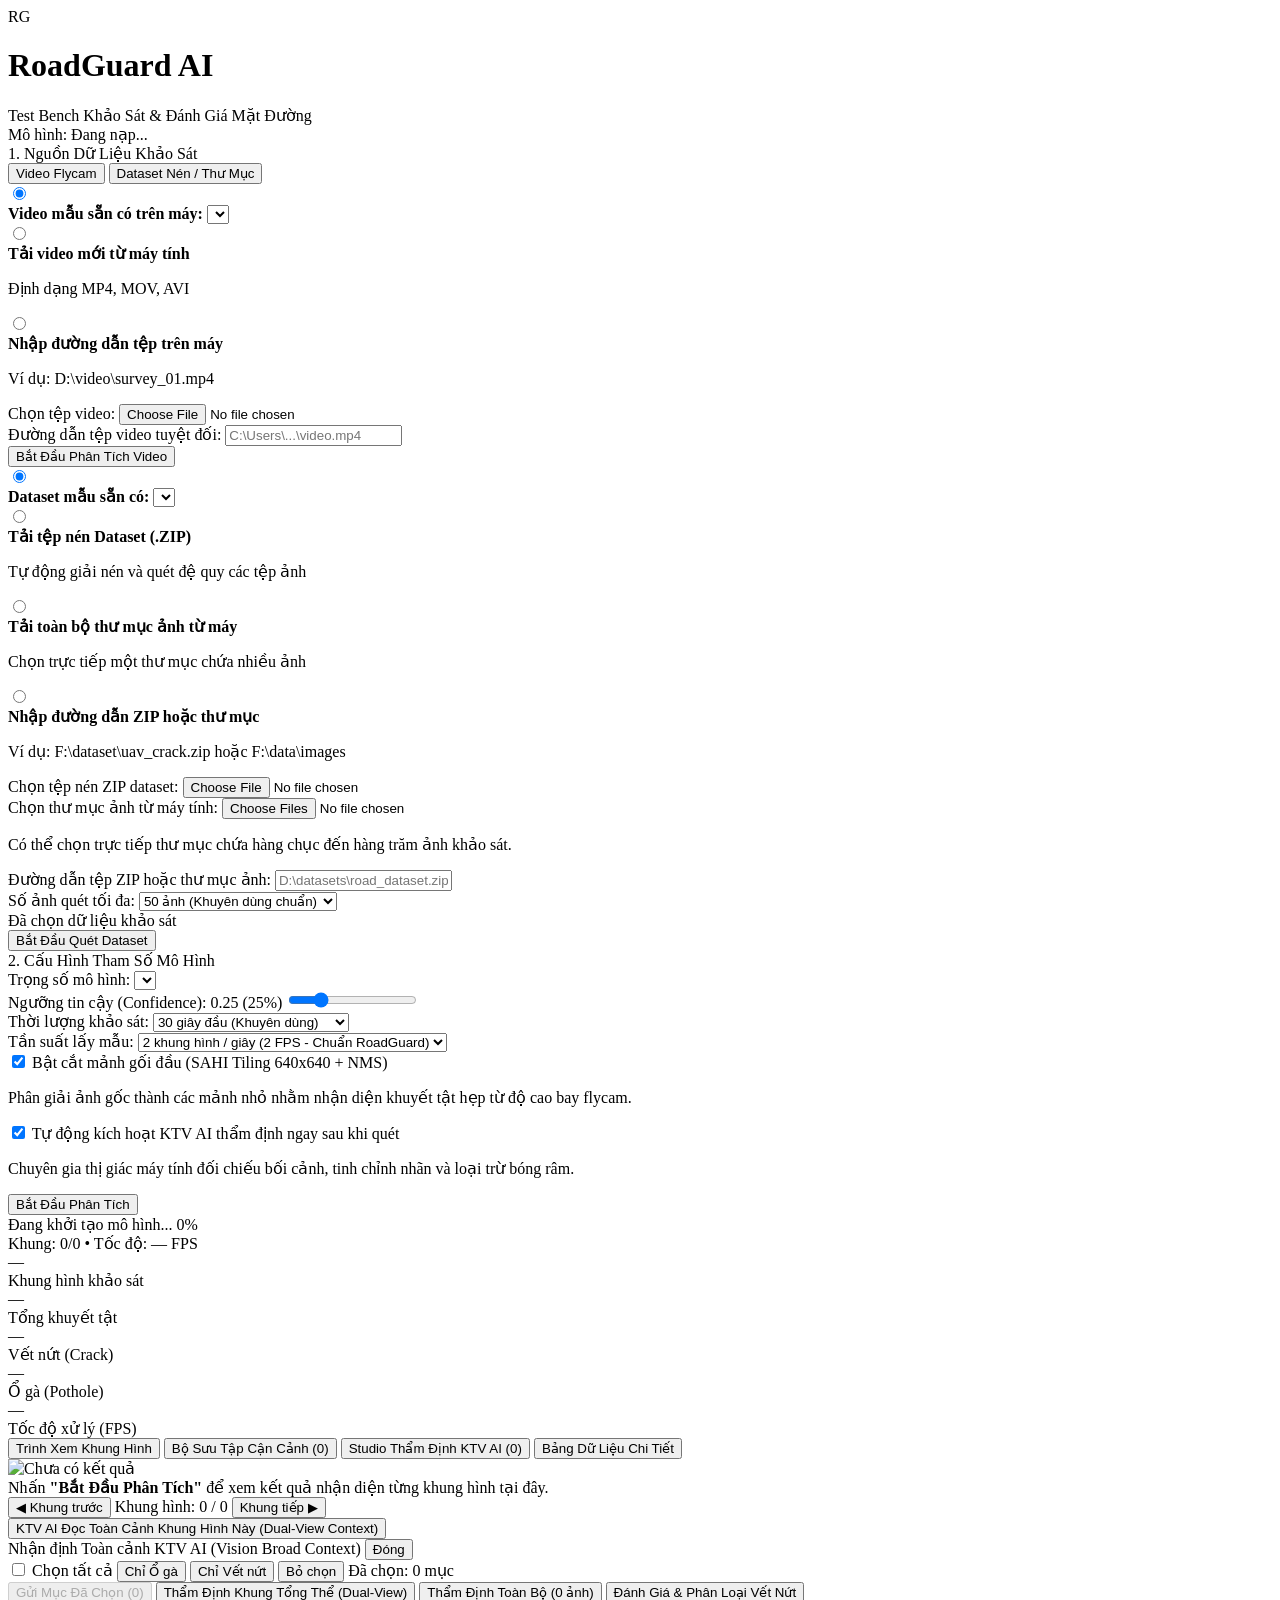
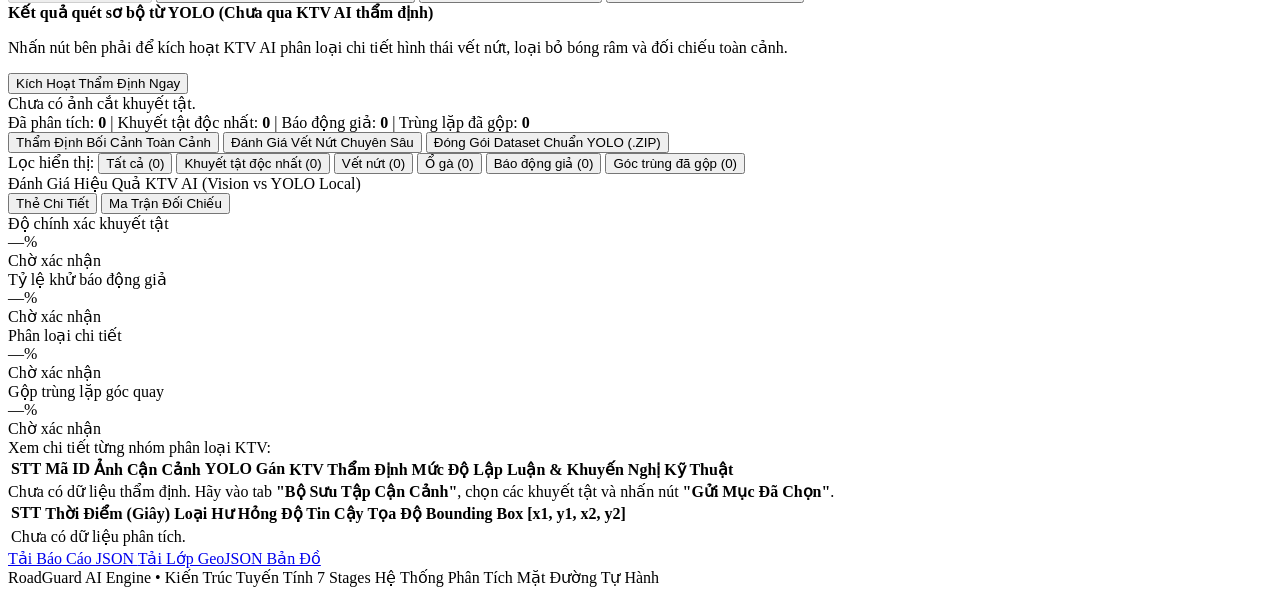
==== commit dbe81915: "fix: chuyển 100% inline styles sang CSS classes và đính chính Gate 3" ====
--- a/src/api/web/index.html
+++ b/src/api/web/index.html
@@ -52,9 +52,9 @@
             <div class="radio-group">
               <label class="radio-opt">
                 <input type="radio" name="videoSource" value="preset" checked onchange="toggleSource()">
-                <div style="width: 100%;">
+                <div class="w-full">
                   <strong>Video mẫu sẵn có trên máy:</strong>
-                  <select id="presetVideoSelect" class="select-box" style="margin-top: 6px;" onchange="updatePresetPath()"></select>
+                  <select id="presetVideoSelect" class="select-box mt-1-5" onchange="updatePresetPath()"></select>
                 </div>
               </label>
 
@@ -75,17 +75,17 @@
               </label>
             </div>
 
-            <div id="uploadField" style="display: none;" class="form-group">
+            <div id="uploadField" class="form-group is-hidden">
               <label class="form-label">Chọn tệp video:</label>
               <input type="file" id="videoFileInput" accept="video/mp4,video/quicktime,video/x-msvideo" onchange="onVideoSelected(this)">
             </div>
 
-            <div id="customPathField" style="display: none;" class="form-group">
+            <div id="customPathField" class="form-group is-hidden">
               <label class="form-label">Đường dẫn tệp video tuyệt đối:</label>
               <input type="text" id="customVideoPath" class="input-text" placeholder="C:\Users\...\video.mp4">
             </div>
 
-            <div style="margin-top: 12px;">
+            <div class="mt-3">
               <button type="button" class="btn btn-primary btn-block" id="startBtnVideoTop" onclick="startAnalysis()">
                 Bắt Đầu Phân Tích Video
               </button>
@@ -93,13 +93,13 @@
           </div>
 
           <!-- KHỐI NGUỒN DATASET ZIP / FOLDER -->
-          <div id="datasetSourceContainer" style="display: none;">
+          <div id="datasetSourceContainer" class="is-hidden">
             <div class="radio-group">
               <label class="radio-opt">
                 <input type="radio" name="datasetSource" value="preset_ds" checked onchange="toggleDatasetSource()">
-                <div style="width: 100%;">
+                <div class="w-full">
                   <strong>Dataset mẫu sẵn có:</strong>
-                  <select id="presetDatasetSelect" class="select-box" style="margin-top: 6px;" onchange="updatePresetDatasetPath(); onDatasetPresetChanged()"></select>
+                  <select id="presetDatasetSelect" class="select-box mt-1-5" onchange="updatePresetDatasetPath(); onDatasetPresetChanged()"></select>
                 </div>
               </label>
 
@@ -128,23 +128,23 @@
               </label>
             </div>
 
-            <div id="datasetUploadField" style="display: none;" class="form-group">
+            <div id="datasetUploadField" class="form-group is-hidden">
               <label class="form-label">Chọn tệp nén ZIP dataset:</label>
               <input type="file" id="datasetZipFileInput" accept=".zip" onchange="onZipSelected(this)">
             </div>
 
-            <div id="datasetFolderUploadField" style="display: none;" class="form-group">
+            <div id="datasetFolderUploadField" class="form-group is-hidden">
               <label class="form-label">Chọn thư mục ảnh từ máy tính:</label>
               <input type="file" id="datasetFolderInput" webkitdirectory directory multiple onchange="onFolderSelected(this)">
-              <p class="card-desc" style="margin-top: 4px;">Có thể chọn trực tiếp thư mục chứa hàng chục đến hàng trăm ảnh khảo sát.</p>
-            </div>
-
-            <div id="datasetCustomPathField" style="display: none;" class="form-group">
+              <p class="card-desc mt-1">Có thể chọn trực tiếp thư mục chứa hàng chục đến hàng trăm ảnh khảo sát.</p>
+            </div>
+
+            <div id="datasetCustomPathField" class="form-group is-hidden">
               <label class="form-label">Đường dẫn tệp ZIP hoặc thư mục ảnh:</label>
               <input type="text" id="customDatasetPath" class="input-text" placeholder="D:\datasets\road_dataset.zip" oninput="onCustomDatasetPathChanged(this)">
             </div>
 
-            <div class="form-group" style="margin-top: 8px;">
+            <div class="form-group mt-2">
               <label class="form-label">Số ảnh quét tối đa:</label>
               <select id="maxImagesSelect" class="select-box">
                 <option value="10">10 ảnh (Kiểm tra nhanh)</option>
@@ -154,11 +154,11 @@
               </select>
             </div>
 
-            <div id="datasetSelectionSummary" class="ktv-banner" style="display: none; margin-top: 12px;">
+            <div id="datasetSelectionSummary" class="ktv-banner is-hidden mt-3">
               <span id="datasetSelectionText" class="ktv-banner-title">Đã chọn dữ liệu khảo sát</span>
             </div>
 
-            <div style="margin-top: 12px;">
+            <div class="mt-3">
               <button type="button" class="btn btn-primary btn-block" id="startBtnDataset" onclick="startAnalysis()">
                 Bắt Đầu Quét Dataset
               </button>
@@ -204,29 +204,29 @@
             </div>
 
             <div class="form-group">
-              <label style="display: flex; align-items: center; gap: 8px; cursor: pointer; font-size: 13px; font-weight: 500;">
-                <input type="checkbox" id="useTiling" checked style="width: auto;">
+              <label class="checkbox-label">
+                <input type="checkbox" id="useTiling" checked>
                 Bật cắt mảnh gối đầu (SAHI Tiling 640x640 + NMS)
               </label>
-              <p class="card-desc" style="margin-top: 4px;">
+              <p class="card-desc mt-1">
                 Phân giải ảnh gốc thành các mảnh nhỏ nhằm nhận diện khuyết tật hẹp từ độ cao bay flycam.
               </p>
             </div>
 
-            <div class="ktv-banner" style="margin-top: 8px;">
+            <div class="ktv-banner mt-2">
               <div>
-                <label style="display: flex; align-items: center; gap: 8px; cursor: pointer; font-size: 13px; font-weight: 600;">
-                  <input type="checkbox" id="autoCurateKtv" checked style="width: auto;">
+                <label class="checkbox-label-bold">
+                  <input type="checkbox" id="autoCurateKtv" checked>
                   Tự động kích hoạt KTV AI thẩm định ngay sau khi quét
                 </label>
-                <p class="card-desc" style="margin-top: 4px;">
+                <p class="card-desc mt-1">
                   Chuyên gia thị giác máy tính đối chiếu bối cảnh, tinh chỉnh nhãn và loại trừ bóng râm.
                 </p>
               </div>
             </div>
           </div>
 
-          <div style="margin-top: 16px;">
+          <div class="mt-4">
             <button class="btn btn-primary btn-block" id="startBtn" onclick="startAnalysis()">
               Bắt Đầu Phân Tích
             </button>
@@ -286,28 +286,28 @@
           <!-- TAB 1: TRÌNH XEM KHUNG HÌNH (FRAME VIEWER) -->
           <div id="viewerTab" class="tab-content active">
             <div class="viewer-box">
-              <img id="mainViewerImg" class="viewer-img" src="" alt="Chưa có kết quả" style="display: none;">
+              <img id="mainViewerImg" class="viewer-img is-hidden" src="" alt="Chưa có kết quả">
               <div id="placeholderViewer" class="placeholder-box">
                 Nhấn <strong>"Bắt Đầu Phân Tích"</strong> để xem kết quả nhận diện từng khung hình tại đây.
               </div>
             </div>
 
-            <div class="nav-controls" id="navControls" style="display: none;">
+            <div class="nav-controls is-hidden" id="navControls">
               <button class="btn btn-secondary btn-sm" onclick="prevFrame()">◀ Khung trước</button>
               <span id="frameIndicator" class="frame-indicator">Khung hình: 0 / 0</span>
               <button class="btn btn-secondary btn-sm" onclick="nextFrame()">Khung tiếp ▶</button>
             </div>
             <div id="frameDetails" class="frame-details"></div>
             
-            <div id="overviewBtnContainer" style="display: none; margin-top: 12px; text-align: center;">
+            <div id="overviewBtnContainer" class="is-hidden mt-3 text-center">
               <button class="btn btn-secondary btn-sm" id="btnInspectOverviewFrame" onclick="inspectCurrentOverviewFrame()">
                 KTV AI Đọc Toàn Cảnh Khung Hình Này (Dual-View Context)
               </button>
             </div>
 
-            <div id="overviewInspectionResult" class="overview-result-box" style="display: none;">
-              <div style="display: flex; justify-content: space-between; align-items: center; margin-bottom: 8px; border-bottom: 1px solid var(--border-color); padding-bottom: 6px;">
-                <span style="font-weight: 700; color: var(--accent); font-family: var(--font-mono); text-transform: uppercase;">
+            <div id="overviewInspectionResult" class="overview-result-box is-hidden">
+              <div class="overview-header">
+                <span class="overview-header-title">
                   Nhận định Toàn cảnh KTV AI (Vision Broad Context)
                 </span>
                 <button class="btn btn-secondary btn-sm" onclick="document.getElementById('overviewInspectionResult').style.display='none'">Đóng</button>
@@ -318,17 +318,17 @@
 
           <!-- TAB 2: BỘ SƯU TẬP ẢNH CẬN CẢNH (CROPS GALLERY) -->
           <div id="cropsTab" class="tab-content">
-            <div class="selection-bar" id="selectionBar" style="display: none;">
-              <div style="display: flex; align-items: center; gap: 8px; flex-wrap: wrap;">
-                <label style="display: flex; align-items: center; gap: 6px; cursor: pointer; font-size: 13px; font-weight: 600;">
-                  <input type="checkbox" id="selectAllCheckbox" onchange="toggleSelectAll(this.checked)" style="width: auto;"> Chọn tất cả
+            <div class="selection-bar is-hidden" id="selectionBar">
+              <div class="d-flex items-center gap-2 flex-wrap">
+                <label class="checkbox-label-sm">
+                  <input type="checkbox" id="selectAllCheckbox" onchange="toggleSelectAll(this.checked)"> Chọn tất cả
                 </label>
                 <button class="btn btn-secondary btn-sm" onclick="filterSelection('pothole')">Chỉ Ổ gà</button>
                 <button class="btn btn-secondary btn-sm" onclick="filterSelection('crack')">Chỉ Vết nứt</button>
                 <button class="btn btn-secondary btn-sm" onclick="clearSelection()">Bỏ chọn</button>
                 <span class="badge badge-accent" id="selectionSummary">Đã chọn: 0 mục</span>
               </div>
-              <div style="display: flex; gap: 8px; flex-wrap: wrap;">
+              <div class="d-flex gap-2 flex-wrap">
                 <button class="btn btn-primary btn-sm" id="btnCurate" onclick="runAiCuration()" disabled>
                   Gửi Mục Đã Chọn (<span id="btnCurateCount">0</span>)
                 </button>
@@ -344,7 +344,7 @@
               </div>
             </div>
 
-            <div id="ktvPromptBanner" class="ktv-banner" style="display: none;">
+            <div id="ktvPromptBanner" class="ktv-banner is-hidden">
               <div>
                 <strong class="ktv-banner-title">Kết quả quét sơ bộ từ YOLO (Chưa qua KTV AI thẩm định)</strong>
                 <p class="ktv-banner-text">Nhấn nút bên phải để kích hoạt KTV AI phân loại chi tiết hình thái vết nứt, loại bỏ bóng râm và đối chiếu toàn cảnh.</p>
@@ -355,7 +355,7 @@
             </div>
 
             <div class="crops-grid" id="cropsGrid">
-              <div class="placeholder-box" style="grid-column: 1 / -1;">
+              <div class="placeholder-box">
                 Chưa có ảnh cắt khuyết tật.
               </div>
             </div>
@@ -363,15 +363,15 @@
 
           <!-- TAB 3: STUDIO THẨM ĐỊNH KTV AI & MA TRẬN ĐỐI CHIẾU -->
           <div id="curationTab" class="tab-content">
-            <div class="selection-bar" id="curationActionBar" style="display: none; flex-direction: column; gap: 10px; align-items: stretch;">
-              <div style="display: flex; align-items: center; justify-content: space-between; flex-wrap: wrap; gap: 10px;">
-                <div id="curationStats" style="font-size: 13px; font-family: var(--font-mono);">
+            <div class="selection-bar curation-action-bar-layout is-hidden" id="curationActionBar">
+              <div class="d-flex items-center justify-between flex-wrap gap-2-5">
+                <div id="curationStats" class="curation-stats-text">
                   Đã phân tích: <strong id="curCountAnalyzed">0</strong> | 
                   Khuyết tật độc nhất: <strong id="curCountUnique">0</strong> | 
                   Báo động giả: <strong id="curCountFalse">0</strong> | 
                   Trùng lặp đã gộp: <strong id="curCountDup">0</strong>
                 </div>
-                <div style="display: flex; gap: 8px; flex-wrap: wrap;">
+                <div class="d-flex gap-2 flex-wrap">
                   <button class="btn btn-secondary btn-sm" onclick="runOverviewContextCurationAll()">
                     Thẩm Định Bối Cảnh Toàn Cảnh
                   </button>
@@ -383,8 +383,8 @@
                   </button>
                 </div>
               </div>
-              <div style="display: flex; gap: 8px; align-items: center; flex-wrap: wrap; border-top: 1px solid var(--border-color); padding-top: 8px;">
-                <span class="stat-lbl" style="margin-top: 0;">Lọc hiển thị:</span>
+              <div class="curation-filter-row">
+                <span class="stat-lbl mt-0">Lọc hiển thị:</span>
                 <button class="btn btn-secondary btn-sm" id="btnFilterCurAll" onclick="filterCurationDisplay('all')">Tất cả (<span id="curCountAll">0</span>)</button>
                 <button class="btn btn-secondary btn-sm active" id="btnFilterCurUnique" onclick="filterCurationDisplay('unique')">Khuyết tật độc nhất (<span id="curCountUniqueBtn">0</span>)</button>
                 <button class="btn btn-secondary btn-sm" id="btnFilterCurCracks" onclick="filterCurationDisplay('crack')">Vết nứt (<span id="curCountCrackBtn">0</span>)</button>
@@ -395,12 +395,12 @@
             </div>
 
             <!-- DASHBOARD ĐÁNH GIÁ HIỆU QUẢ KTV AI -->
-            <div id="ktvEvaluationDashboard" class="ktv-panel" style="display: none;">
-              <div style="display: flex; justify-content: space-between; align-items: center; margin-bottom: 12px; border-bottom: 1px solid var(--border-color); padding-bottom: 8px; flex-wrap: wrap; gap: 8px;">
-                <div class="card-title" style="margin-bottom: 0;">
+            <div id="ktvEvaluationDashboard" class="ktv-panel is-hidden">
+              <div class="ktv-eval-header">
+                <div class="card-title mb-0">
                   Đánh Giá Hiệu Quả KTV AI (Vision vs YOLO Local)
                 </div>
-                <div style="display: flex; gap: 6px;">
+                <div class="d-flex gap-1-5">
                   <button class="btn btn-secondary btn-sm" id="btnViewModeCards" onclick="switchCurationView('cards')">Thẻ Chi Tiết</button>
                   <button class="btn btn-secondary btn-sm" id="btnViewModeTable" onclick="switchCurationView('table')">Ma Trận Đối Chiếu</button>
                 </div>
@@ -434,14 +434,14 @@
               </div>
 
               <!-- THANH CHIP LỌC THEO TỪNG TAG KTV -->
-              <div style="margin-top: 10px; border-top: 1px solid var(--border-color); padding-top: 10px;">
-                <div class="stat-lbl" style="margin-bottom: 6px;">Xem chi tiết từng nhóm phân loại KTV:</div>
+              <div class="ktv-chips-section">
+                <div class="stat-lbl mb-1-5">Xem chi tiết từng nhóm phân loại KTV:</div>
                 <div id="ktvTagChipsContainer" class="chip-group"></div>
               </div>
             </div>
 
             <!-- BẢNG MA TRẬN ĐỐI CHIẾU YOLO vs KTV -->
-            <div id="ktvComparisonTableBox" class="table-container" style="display: none; margin-bottom: 16px;">
+            <div id="ktvComparisonTableBox" class="table-container is-hidden mb-4">
               <table class="data-table">
                 <thead>
                   <tr>
@@ -459,7 +459,7 @@
             </div>
 
             <div class="curation-grid" id="curationGrid">
-              <div class="placeholder-box" style="grid-column: 1 / -1;">
+              <div class="placeholder-box">
                 Chưa có dữ liệu thẩm định. Hãy vào tab <strong>"Bộ Sưu Tập Cận Cảnh"</strong>, chọn các khuyết tật và nhấn nút <strong>"Gửi Mục Đã Chọn"</strong>.
               </div>
             </div>
@@ -486,7 +486,7 @@
               </table>
             </div>
 
-            <div class="export-actions" id="exportBtns" style="display: none;">
+            <div class="export-actions is-hidden" id="exportBtns">
               <a class="btn btn-outline" id="downloadJsonBtn" href="#" download="inspection_report.json">
                 Tải Báo Cáo JSON
               </a>
@@ -1020,14 +1020,14 @@
               ktvTagBadgeHtml = `
                 <div class="ktv-badge-rendered">
                   <span class="${badgeClass}">${matchingCur.fine_tag}</span>
-                  <div style="font-size: 10px; color: var(--text-muted); margin-top: 2px;" title="${matchingCur.reasoning}">
+                  <div class="curation-badge-detail" title="${matchingCur.reasoning}">
                     ${matchingCur.reasoning}
                   </div>
                 </div>
               `;
             } else {
               ktvTagBadgeHtml = `
-                <div style="margin-top: 4px; font-size: 10px;">
+                <div class="mt-1 text-micro">
                   <span class="badge badge-pending">Chờ xác nhận</span>
                 </div>
               `;
@@ -1038,8 +1038,8 @@
               <img class="crop-img" src="${cropSrc}" alt="${c.class_name}" onclick="toggleCropCard(${idx})">
               <div class="crop-info" onclick="toggleCropCard(${idx})">
                 <span class="${tagClass}">${c.class_vn}</span>
-                <span style="color: var(--text-muted); font-size: 11px;">${Math.round(c.confidence * 100)}%</span>
-                <div style="font-size: 11px; color: var(--text-muted); margin-top: 2px;">Giây ${c.timestamp_s}s</div>
+                <span class="text-muted text-xxs">${Math.round(c.confidence * 100)}%</span>
+                <div class="text-xxs text-muted mt-0-5">Giây ${c.timestamp_s}s</div>
                 ${ktvTagBadgeHtml}
               </div>
             `;
@@ -1048,7 +1048,7 @@
           updateSelectionUI();
         } else {
           selBar.style.display = 'none';
-          grid.innerHTML = '<div class="placeholder-box" style="grid-column: 1 / -1;">Chưa có ảnh cắt khuyết tật.</div>';
+          grid.innerHTML = '<div class="placeholder-box">Chưa có ảnh cắt khuyết tật.</div>';
         }
 
         // Bảng dữ liệu chi tiết
@@ -1061,10 +1061,10 @@
             const tagClass = d.class_name === 'pothole' ? 'crop-tag-pothole' : 'crop-tag-crack';
             tr.innerHTML = `
               <td>${i + 1}</td>
-              <td style="font-family: var(--font-mono);">${d.timestamp_s}s</td>
+              <td class="font-mono">${d.timestamp_s}s</td>
               <td><span class="${tagClass}">${d.class_vn}</span></td>
-              <td style="font-family: var(--font-mono); font-weight: 700;">${Math.round(d.confidence * 100)}%</td>
-              <td style="font-family: var(--font-mono); font-size: 12px;">[${d.box.join(', ')}]</td>
+              <td class="font-mono font-bold">${Math.round(d.confidence * 100)}%</td>
+              <td class="font-mono text-xs">[${d.box.join(', ')}]</td>
             `;
             tbody.appendChild(tr);
           });
@@ -1381,12 +1381,12 @@
             const tagBadge = isVal ? `<span class="badge badge-accent">${it.fine_tag}</span>` : `<span class="badge badge-subtle">${it.fine_tag}</span>`;
             tr.innerHTML = `
               <td>${i + 1}</td>
-              <td style="font-family: var(--font-mono); font-weight: 700;">${it.defect_id || ('DEF_' + (i+1))}</td>
-              <td><img src="${it.url || it.crop_url}" class="ktv-card-single-img" style="width: 48px; height: 48px;" onclick="window.open('${it.url || it.crop_url}', '_blank')"></td>
+              <td class="font-mono font-bold">${it.defect_id || ('DEF_' + (i+1))}</td>
+              <td><img src="${it.url || it.crop_url}" class="ktv-card-single-img ktv-card-single-img-sm" onclick="window.open('${it.url || it.crop_url}', '_blank')"></td>
               <td><strong>${yoloCls}</strong> (${Math.round((it.confidence || 0.5) * 100)}%)</td>
               <td>${tagBadge}</td>
               <td><span class="badge-severity sev-${(it.severity || 'LOW').toLowerCase()}">${it.severity}</span></td>
-              <td style="font-size: 12px; color: var(--text-body);">${it.reasoning || ''} ${it.recommendation ? `<br><strong style="color: var(--accent);">Khuyến nghị:</strong> ${it.recommendation}` : ''}</td>
+              <td class="text-xs text-body">${it.reasoning || ''} ${it.recommendation ? `<br><strong class="text-accent">Khuyến nghị:</strong> ${it.recommendation}` : ''}</td>
             `;
             compTbody.appendChild(tr);
           });
@@ -1413,7 +1413,7 @@
       grid.innerHTML = '';
 
       if (displayItems.length === 0) {
-        grid.innerHTML = '<div class="placeholder-box" style="grid-column: 1 / -1;">Không có mục nào phù hợp với bộ lọc đã chọn.</div>';
+        grid.innerHTML = '<div class="placeholder-box">Không có mục nào phù hợp với bộ lọc đã chọn.</div>';
         return;
       }
 
@@ -1455,13 +1455,13 @@
             : '';
 
           crackDetailsHtml = `
-            <div style="display: flex; gap: 6px; flex-wrap: wrap; margin-top: 4px;">
+            <div class="d-flex gap-1-5 flex-wrap mt-1">
               ${widthBadge} ${angleBadge} ${densityBadge}
             </div>
             ${it.structural_risk || it.recommendation ? `
               <div class="curation-reason-box">
                 ${it.structural_risk ? `<div><strong>Nguy cơ:</strong> ${it.structural_risk}</div>` : ''}
-                ${it.recommendation ? `<div style="margin-top: 2px;"><strong>Khuyến nghị:</strong> ${it.recommendation}</div>` : ''}
+                ${it.recommendation ? `<div class="mt-0-5"><strong>Khuyến nghị:</strong> ${it.recommendation}</div>` : ''}
               </div>
             ` : ''}
           `;
@@ -1470,13 +1470,13 @@
         let dupGalleryHtml = '';
         if (it.duplicate_views && it.duplicate_views.length > 0) {
           dupGalleryHtml = `
-            <div style="margin-top: 6px; font-size: 11px; color: var(--accent); cursor: pointer; text-decoration: underline;" onclick="toggleDupViews(${realIdx})">
+            <div class="curation-dup-trigger" onclick="toggleDupViews(${realIdx})">
               Có ${it.duplicate_views.length} góc chụp khác đã gộp (Bấm xem/ẩn)
             </div>
-            <div id="dupViews_${realIdx}" style="display: none; gap: 6px; margin-top: 6px; overflow-x: auto; padding: 4px; background: var(--bg-subtle); border-radius: 4px;">
+            <div id="dupViews_${realIdx}" class="curation-dup-drawer">
               ${it.duplicate_views.map(v => `
-                <div style="text-align: center; font-size: 10px; color: var(--text-muted);">
-                  <img src="${v.url}" title="Khung ${v.frame_index} (${v.timestamp_s}s)" class="ktv-card-single-img" style="width: 55px; height: 55px;">
+                <div class="curation-dup-item">
+                  <img src="${v.url}" title="Khung ${v.frame_index} (${v.timestamp_s}s)" class="ktv-card-single-img ktv-card-single-img-thumb">
                   <div>${v.timestamp_s}s</div>
                 </div>
               `).join('')}
@@ -1487,20 +1487,20 @@
         if (it.edit_mode) {
           card.classList.add('curation-edit-box');
           card.innerHTML = `
-            <div style="display: flex; gap: 10px;">
+            <div class="d-flex gap-2-5">
               <img src="${it.url || it.crop_url}" class="ktv-edit-img">
-              <div style="flex: 1; font-size: 12px; display: flex; flex-direction: column; gap: 6px;">
-                <div style="font-weight: bold; color: var(--accent); font-family: var(--font-mono); text-transform: uppercase;">Hiệu Chỉnh Đánh Giá KTV (Mục #${realIdx + 1})</div>
+              <div class="curation-edit-form-col">
+                <div class="curation-edit-title">Hiệu Chỉnh Đánh Giá KTV (Mục #${realIdx + 1})</div>
                 
-                <div style="display: flex; gap: 6px; flex-wrap: wrap;">
-                  <label class="form-label" style="margin: 0; font-size: 11px;">Trạng thái:</label>
-                  <select id="editValid_${realIdx}" class="select-box" style="padding: 3px 6px; font-size: 11px; width: auto;">
+                <div class="d-flex gap-1-5 flex-wrap">
+                  <label class="form-label m-0 text-xxs">Trạng thái:</label>
+                  <select id="editValid_${realIdx}" class="select-box select-box-sm">
                     <option value="true" ${isValid ? 'selected' : ''}>Khuyết tật hợp lệ</option>
                     <option value="false" ${!isValid ? 'selected' : ''}>Báo động giả / Bỏ qua</option>
                   </select>
 
-                  <label class="form-label" style="margin: 0; font-size: 11px; margin-left: 6px;">Mức độ:</label>
-                  <select id="editSev_${realIdx}" class="select-box" style="padding: 3px 6px; font-size: 11px; width: auto;">
+                  <label class="form-label m-0 text-xxs ml-1-5">Mức độ:</label>
+                  <select id="editSev_${realIdx}" class="select-box select-box-sm">
                     <option value="CRITICAL" ${it.severity === 'CRITICAL' ? 'selected' : ''}>CRITICAL (Khẩn cấp)</option>
                     <option value="MEDIUM" ${it.severity === 'MEDIUM' ? 'selected' : ''}>MEDIUM (Trung bình)</option>
                     <option value="LOW" ${it.severity === 'LOW' ? 'selected' : ''}>LOW (Nhẹ)</option>
@@ -1508,9 +1508,9 @@
                   </select>
                 </div>
 
-                <div style="display: flex; gap: 6px; flex-wrap: wrap;">
-                  <label class="form-label" style="margin: 0; font-size: 11px;">Độ mở vết nứt:</label>
-                  <select id="editWidth_${realIdx}" class="select-box" style="padding: 3px 6px; font-size: 11px; width: auto;">
+                <div class="d-flex gap-1-5 flex-wrap">
+                  <label class="form-label m-0 text-xxs">Độ mở vết nứt:</label>
+                  <select id="editWidth_${realIdx}" class="select-box select-box-sm">
                     <option value="< 3mm (Nhỏ / Nứt tóc)" ${(it.crack_width_level || '').includes('< 3') ? 'selected' : ''}>< 3mm (Nhỏ / Nứt tóc)</option>
                     <option value="3 - 6mm (Trung bình)" ${(it.crack_width_level || '').includes('3 - 6') ? 'selected' : ''}>3 - 6mm (Trung bình)</option>
                     <option value="> 6mm (Rộng / Nguy hiểm)" ${(it.crack_width_level || '').includes('> 6') ? 'selected' : ''}>> 6mm (Rộng / Nguy hiểm)</option>
@@ -1519,9 +1519,9 @@
               </div>
             </div>
 
-            <div style="margin-top: 6px;">
-              <label class="form-label" style="font-size: 11px;">Phân loại khuyết tật chi tiết:</label>
-              <select id="editTag_${realIdx}" class="select-box" style="padding: 4px; font-size: 11px;">
+            <div class="mt-1-5">
+              <label class="form-label text-xxs">Phân loại khuyết tật chi tiết:</label>
+              <select id="editTag_${realIdx}" class="select-box select-box-compact">
                 <option value="Vết nứt dọc tuyến" ${it.fine_tag.includes('dọc') ? 'selected' : ''}>Vết nứt dọc tuyến (crack_longitudinal)</option>
                 <option value="Vết nứt ngang tuyến" ${it.fine_tag.includes('ngang') ? 'selected' : ''}>Vết nứt ngang tuyến (crack_transverse)</option>
                 <option value="Vết nứt chân chim / nứt lưới" ${it.fine_tag.includes('chân chim') || it.fine_tag.includes('lưới') ? 'selected' : ''}>Vết nứt chân chim / lưới (crack_alligator)</option>
@@ -1536,24 +1536,24 @@
               </select>
             </div>
 
-            <div style="margin-top: 6px;">
-              <label class="form-label" style="font-size: 11px;">Lập luận kỹ thuật của chuyên gia:</label>
-              <textarea id="editReason_${realIdx}" class="input-text" rows="2" style="font-size: 11px; resize: vertical;">${it.reasoning || ''}</textarea>
-            </div>
-
-            <div style="margin-top: 6px;">
-              <label class="form-label" style="font-size: 11px;">Khuyến nghị giải pháp:</label>
-              <input type="text" id="editRecom_${realIdx}" class="input-text" value="${it.recommendation || ''}" style="font-size: 11px;" placeholder="Ví dụ: Trám khe nứt bitum nóng">
-            </div>
-
-            <div style="margin-top: 6px; display: flex; align-items: center; gap: 6px;">
-              <input type="checkbox" id="editDup_${realIdx}" ${it.is_duplicate ? 'checked' : ''} style="width: auto;">
-              <label for="editDup_${realIdx}" style="margin: 0; font-size: 11px; color: var(--text-muted); cursor: pointer;">
+            <div class="mt-1-5">
+              <label class="form-label text-xxs">Lập luận kỹ thuật của chuyên gia:</label>
+              <textarea id="editReason_${realIdx}" class="input-text text-xxs resize-v" rows="2">${it.reasoning || ''}</textarea>
+            </div>
+
+            <div class="mt-1-5">
+              <label class="form-label text-xxs">Khuyến nghị giải pháp:</label>
+              <input type="text" id="editRecom_${realIdx}" class="input-text text-xxs" value="${it.recommendation || ''}" placeholder="Ví dụ: Trám khe nứt bitum nóng">
+            </div>
+
+            <div class="mt-1-5 d-flex items-center gap-1-5">
+              <input type="checkbox" id="editDup_${realIdx}" ${it.is_duplicate ? 'checked' : ''}>
+              <label for="editDup_${realIdx}" class="checkbox-label-muted">
                 Đánh dấu ảnh trùng lặp của khuyết tật khác (loại khỏi danh sách độc nhất)
               </label>
             </div>
 
-            <div style="display: flex; justify-content: flex-end; gap: 6px; margin-top: 8px;">
+            <div class="d-flex justify-end gap-1-5 mt-2">
               <button class="btn btn-secondary btn-sm" onclick="cancelEditCurationItem(${realIdx})">Hủy</button>
               <button class="btn btn-primary btn-sm" onclick="saveCurationItemEdit(${realIdx})">Lưu Thay Đổi</button>
             </div>
@@ -1561,13 +1561,13 @@
         } else {
           const dualViewImagesHtml = it.overview_frame_url 
             ? `
-              <div style="display: flex; gap: 8px; flex-direction: column; align-items: center;">
-                <div style="position: relative; text-align: center;">
-                  <span class="stat-lbl" style="font-size: 9px; display: block; margin-bottom: 2px;">Khung Toàn Cảnh</span>
+              <div class="curation-dual-img-col">
+                <div class="curation-img-wrap">
+                  <span class="stat-lbl curation-img-lbl">Khung Toàn Cảnh</span>
                   <img src="${it.overview_frame_url}" title="Bấm phóng to khung hình tổng thể" class="ktv-card-dual-img" onclick="window.open('${it.overview_frame_url}', '_blank')">
                 </div>
-                <div style="position: relative; text-align: center;">
-                  <span class="stat-lbl" style="font-size: 9px; display: block; margin-bottom: 2px;">Cận Cảnh Crop</span>
+                <div class="curation-img-wrap">
+                  <span class="stat-lbl curation-img-lbl">Cận Cảnh Crop</span>
                   <img src="${it.url || it.crop_url}" title="Ảnh cắt cận cảnh" class="ktv-card-dual-img" onclick="window.open('${it.url || it.crop_url}', '_blank')">
                 </div>
               </div>
@@ -1575,19 +1575,19 @@
             : `<img src="${it.url || it.crop_url}" class="ktv-card-single-img" onclick="window.open('${it.url || it.crop_url}', '_blank')">`;
 
           card.innerHTML = `
-            <div style="display: flex; gap: 10px;">
+            <div class="d-flex gap-2-5">
               ${dualViewImagesHtml}
-              <div style="flex: 1; font-size: 12px;">
-                <div style="margin-bottom: 4px; display: flex; align-items: center; justify-content: space-between;">
+              <div class="curation-view-col">
+                <div class="curation-header-row">
                   <div>${badgeHtml} ${dupBadge} ${userEditedBadge}</div>
-                  <button class="btn btn-secondary btn-sm" style="padding: 2px 6px; font-size: 10px;" onclick="enableEditCurationItem(${realIdx})">Sửa Nhận Định</button>
-                </div>
-                <div style="margin-bottom: 4px; display: flex; align-items: center; flex-wrap: wrap; gap: 6px;">
+                  <button class="btn btn-secondary btn-sm btn-micro" onclick="enableEditCurationItem(${realIdx})">Sửa Nhận Định</button>
+                </div>
+                <div class="curation-badges-row">
                   <span class="badge-severity ${sevClass}">Mức độ: ${it.severity}</span>
-                  <span style="color: var(--text-muted); font-size: 11px;">Tin cậy: ${Math.round((it.confidence_verified || it.confidence || 0.8) * 100)}%</span>
+                  <span class="text-muted text-xxs">Tin cậy: ${Math.round((it.confidence_verified || it.confidence || 0.8) * 100)}%</span>
                   ${it.inspector ? `<span class="badge badge-accent">${it.inspector}</span>` : ''}
                 </div>
-                <div style="color: var(--text-muted); font-size: 11px; font-family: var(--font-mono);">
+                <div class="curation-meta-row">
                   Giây ${it.timestamp_s}s • Khung #${it.frame_index || 0} • Box: [${(it.box || []).join(', ')}]
                 </div>
                 ${crackDetailsHtml}
@@ -1720,18 +1720,18 @@
           if (items.length === 0) {
             resContent.innerHTML = `<div class="placeholder-box">KTV AI đã quét khung hình #${fIdx} (Mặt đường bình thường, không có khuyết tật nghiêm trọng).</div>`;
           } else {
-            let html = `<div style="margin-bottom: 8px; font-weight: 600; color: var(--accent);">Đã thẩm định Toàn cảnh + Cận cảnh cho ${items.length} đối tượng trong khung #${fIdx}:</div>`;
+            let html = `<div class="curation-banner-heading">Đã thẩm định Toàn cảnh + Cận cảnh cho ${items.length} đối tượng trong khung #${fIdx}:</div>`;
             items.forEach((it, i) => {
               html += `
                 <div class="overview-result-item">
-                  <div style="display: flex; justify-content: space-between; align-items: center;">
+                  <div class="d-flex justify-between items-center">
                     <strong>#${i + 1} ${it.fine_tag} [ID: ${it.defect_id || 'N/A'}]</strong>
                     <span class="badge-severity sev-${(it.severity || 'LOW').toLowerCase()}">${it.severity}</span>
                   </div>
-                  <div style="font-size: 11px; margin-top: 2px; color: var(--text-body);">
+                  <div class="curation-item-summary">
                     <strong>Nhận định bối cảnh:</strong> ${it.reasoning}
                   </div>
-                  ${it.recommendation ? `<div style="font-size: 11px; margin-top: 2px; color: var(--accent);"><strong>Khuyến nghị:</strong> ${it.recommendation}</div>` : ''}
+                  ${it.recommendation ? `<div class="curation-item-recom"><strong>Khuyến nghị:</strong> ${it.recommendation}</div>` : ''}
                 </div>
               `;
             });
@@ -1810,7 +1810,7 @@
                   }
                   badgeDiv.innerHTML = `
                     <span class="${badgeClass}">${matchingCur.fine_tag}</span>
-                    <div style="font-size: 9px; color: var(--text-muted); margin-top: 1px;" title="${matchingCur.reasoning}">
+                    <div class="curation-badge-detail-nano" title="${matchingCur.reasoning}">
                       ${matchingCur.reasoning}
                     </div>
                   `;
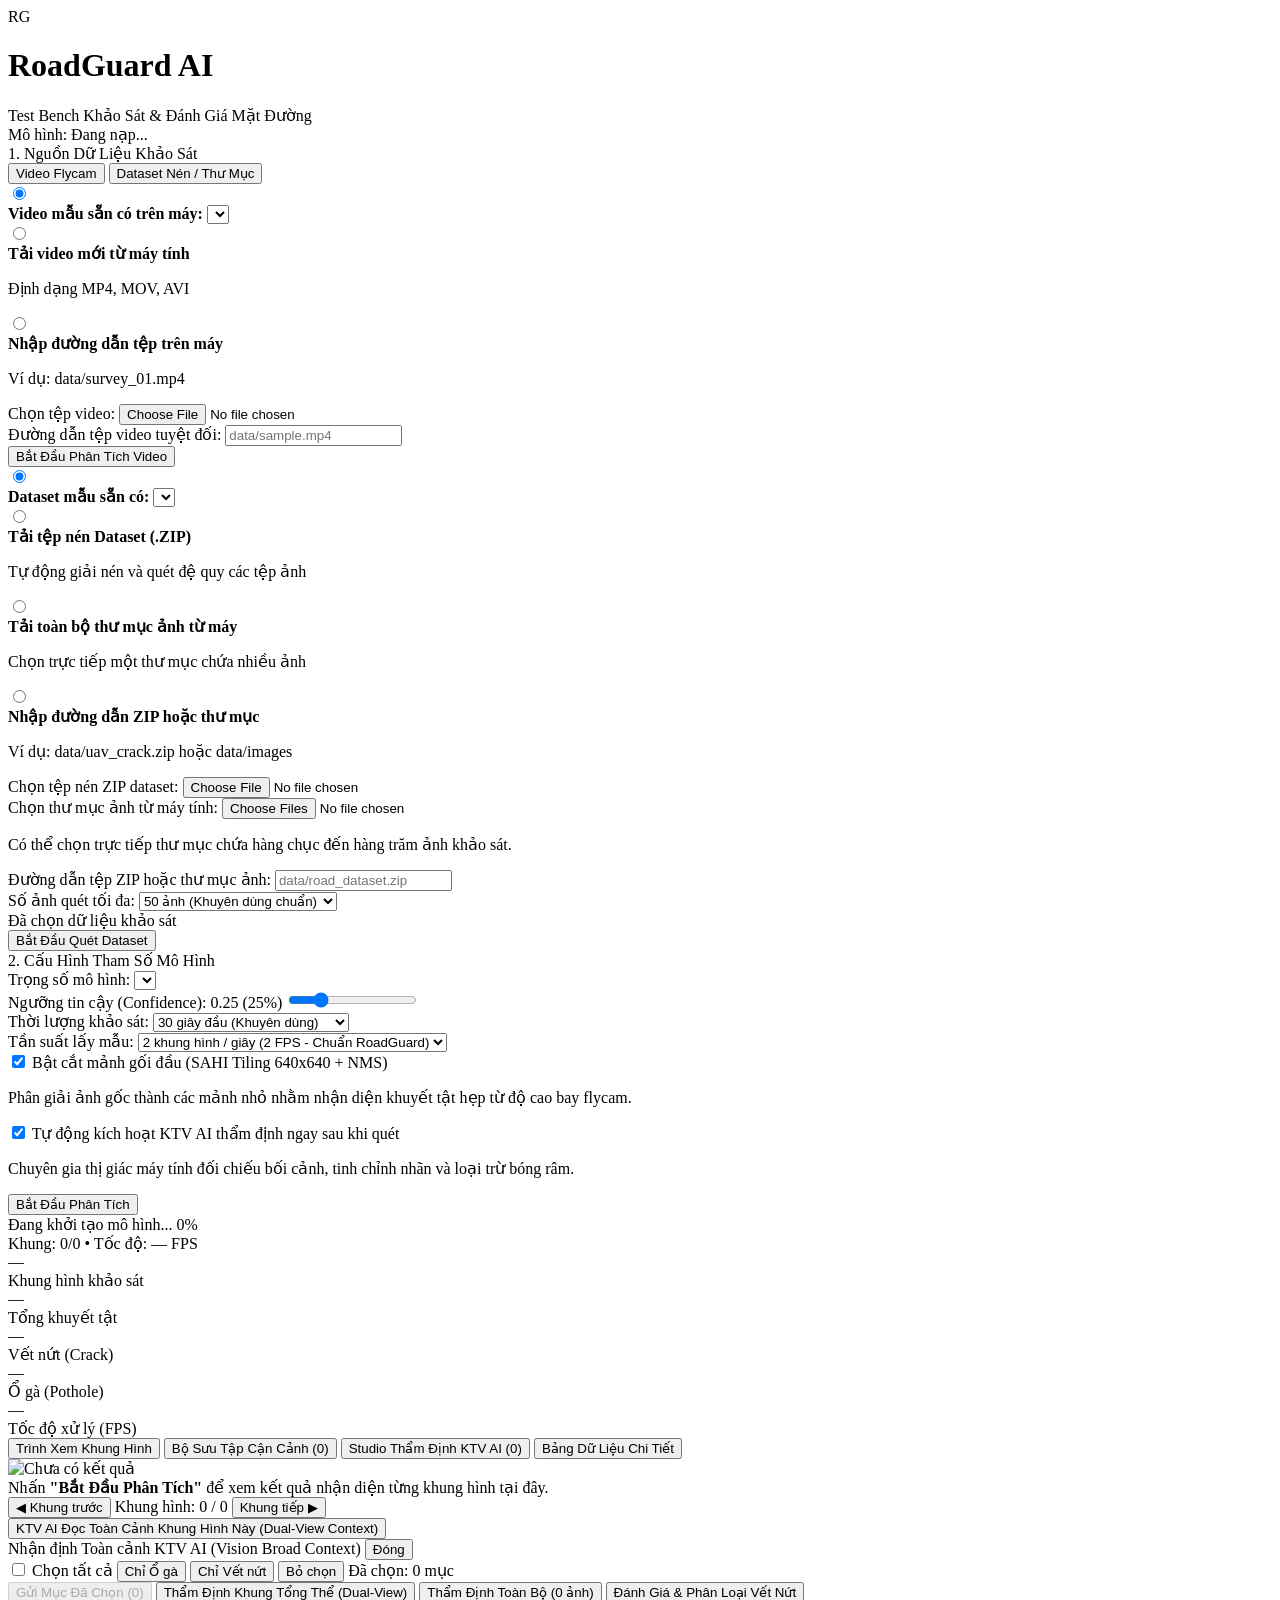
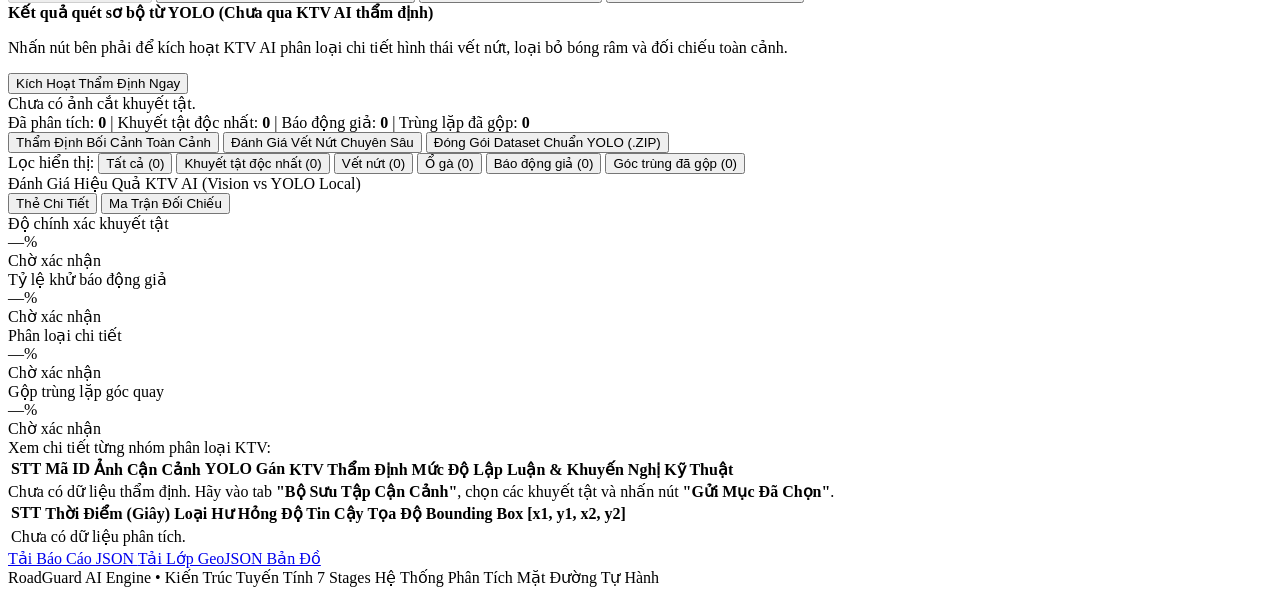
==== commit 8927e107: "chore: phát hành RoadGuard cho khảo sát mặt đường bê tông" ====
--- a/src/api/web/index.html
+++ b/src/api/web/index.html
@@ -46,7 +46,7 @@
               Dataset Nén / Thư Mục
             </button>
           </div>
-          
+
           <!-- KHỐI NGUỒN VIDEO -->
           <div id="videoSourceContainer">
             <div class="radio-group">
@@ -70,7 +70,7 @@
                 <input type="radio" name="videoSource" value="custom_path" onchange="toggleSource()">
                 <div>
                   <strong>Nhập đường dẫn tệp trên máy</strong>
-                  <p class="card-desc">Ví dụ: D:\video\survey_01.mp4</p>
+                  <p class="card-desc">Ví dụ: data/survey_01.mp4</p>
                 </div>
               </label>
             </div>
@@ -82,7 +82,7 @@
 
             <div id="customPathField" class="form-group is-hidden">
               <label class="form-label">Đường dẫn tệp video tuyệt đối:</label>
-              <input type="text" id="customVideoPath" class="input-text" placeholder="C:\Users\...\video.mp4">
+              <input type="text" id="customVideoPath" class="input-text" placeholder="data/sample.mp4">
             </div>
 
             <div class="mt-3">
@@ -123,7 +123,7 @@
                 <input type="radio" name="datasetSource" value="custom_ds_path" onchange="toggleDatasetSource()">
                 <div>
                   <strong>Nhập đường dẫn ZIP hoặc thư mục</strong>
-                  <p class="card-desc">Ví dụ: F:\dataset\uav_crack.zip hoặc F:\data\images</p>
+                  <p class="card-desc">Ví dụ: data/uav_crack.zip hoặc data/images</p>
                 </div>
               </label>
             </div>
@@ -141,7 +141,7 @@
 
             <div id="datasetCustomPathField" class="form-group is-hidden">
               <label class="form-label">Đường dẫn tệp ZIP hoặc thư mục ảnh:</label>
-              <input type="text" id="customDatasetPath" class="input-text" placeholder="D:\datasets\road_dataset.zip" oninput="onCustomDatasetPathChanged(this)">
+              <input type="text" id="customDatasetPath" class="input-text" placeholder="data/road_dataset.zip" oninput="onCustomDatasetPathChanged(this)">
             </div>
 
             <div class="form-group mt-2">
@@ -177,7 +177,7 @@
 
           <div class="form-group">
             <label class="form-label">
-              Ngưỡng tin cậy (Confidence): 
+              Ngưỡng tin cậy (Confidence):
               <span class="range-val" id="confVal">0.25 (25%)</span>
             </label>
             <input type="range" id="confThreshold" min="0.10" max="0.80" step="0.05" value="0.25" oninput="updateConf(this.value)">
@@ -298,7 +298,7 @@
               <button class="btn btn-secondary btn-sm" onclick="nextFrame()">Khung tiếp ▶</button>
             </div>
             <div id="frameDetails" class="frame-details"></div>
-            
+
             <div id="overviewBtnContainer" class="is-hidden mt-3 text-center">
               <button class="btn btn-secondary btn-sm" id="btnInspectOverviewFrame" onclick="inspectCurrentOverviewFrame()">
                 KTV AI Đọc Toàn Cảnh Khung Hình Này (Dual-View Context)
@@ -366,9 +366,9 @@
             <div class="selection-bar curation-action-bar-layout is-hidden" id="curationActionBar">
               <div class="d-flex items-center justify-between flex-wrap gap-2-5">
                 <div id="curationStats" class="curation-stats-text">
-                  Đã phân tích: <strong id="curCountAnalyzed">0</strong> | 
-                  Khuyết tật độc nhất: <strong id="curCountUnique">0</strong> | 
-                  Báo động giả: <strong id="curCountFalse">0</strong> | 
+                  Đã phân tích: <strong id="curCountAnalyzed">0</strong> |
+                  Khuyết tật độc nhất: <strong id="curCountUnique">0</strong> |
+                  Báo động giả: <strong id="curCountFalse">0</strong> |
                   Trùng lặp đã gộp: <strong id="curCountDup">0</strong>
                 </div>
                 <div class="d-flex gap-2 flex-wrap">
@@ -738,7 +738,7 @@
     async function initPage() {
       try {
         const data = await window.RoadGuardAPI.getInitInfo();
-        
+
         // Populate models
         const select = document.getElementById('modelSelect');
         select.innerHTML = '';
@@ -873,7 +873,7 @@
 
       const progressBox = document.getElementById('progressBox');
       const srcType = document.querySelector('input[name="videoSource"]:checked').value;
-      
+
       let videoPath = "";
       if (srcType === 'preset') {
         videoPath = presetVideoPath;
@@ -930,7 +930,7 @@
         document.getElementById('progressBar').style.width = pct + '%';
         document.getElementById('pctLabel').innerText = pct + '%';
         document.getElementById('statusLabel').innerText = data.message || 'Đang xử lý...';
-        document.getElementById('subStatus').innerText = 
+        document.getElementById('subStatus').innerText =
           "Khung: " + data.processed_frames + "/" + data.total_frames + " • Đã phát hiện: " + data.defects_found + " khuyết tật";
 
         if (data.status === 'COMPLETED') {
@@ -961,7 +961,7 @@
         document.getElementById('statFps').innerText = s.fps;
 
         if (data.dataset_mode) {
-          document.getElementById('subStatus').innerText = 
+          document.getElementById('subStatus').innerText =
             `Quét Dataset: ${s.total_frames} ảnh • Tỷ lệ phát hiện: ${s.hit_rate_pct}% (${s.defect_frames} ảnh có khuyết tật)`;
         }
 
@@ -1007,8 +1007,8 @@
             const tagClass = c.class_name === 'pothole' ? 'crop-tag-pothole' : 'crop-tag-crack';
             const cropSrc = c.url || c.crop_url || '';
 
-            const matchingCur = curatedResultsList.find(x => 
-              (x.url && (x.url === cropSrc || x.url.endsWith(c.crop_file || ''))) || 
+            const matchingCur = curatedResultsList.find(x =>
+              (x.url && (x.url === cropSrc || x.url.endsWith(c.crop_file || ''))) ||
               (x.crop_url && (x.crop_url === cropSrc || x.crop_url.endsWith(c.crop_file || ''))) ||
               (x.frame_index === c.frame_index && JSON.stringify(x.box) === JSON.stringify(c.box))
             );
@@ -1088,14 +1088,14 @@
       document.getElementById('mainViewerImg').src = imgUrl;
       const titleInfo = f.original_name ? `${f.original_name}` : `Giây ${f.timestamp_s}s`;
       document.getElementById('frameIndicator').innerText = `Khung hình: ${idx + 1} / ${detectedFrames.length} (${titleInfo})`;
-      
+
       let statusTag = '';
       if (f.has_defect !== undefined) {
-        statusTag = f.has_defect 
+        statusTag = f.has_defect
           ? ' <span class="badge badge-danger">Có khuyết tật</span>'
           : ' <span class="badge badge-subtle">Mặt đường đạt chuẩn</span>';
       }
-      document.getElementById('frameDetails').innerHTML = 
+      document.getElementById('frameDetails').innerHTML =
         `Phát hiện: <strong>${f.defects_count} khuyết tật</strong> (Ổ gà: ${f.pothole_count}, Vết nứt: ${f.crack_count})${statusTag}`;
 
       const ovBtnBox = document.getElementById('overviewBtnContainer');
@@ -1206,8 +1206,8 @@
       }
 
       await processCurationItems(
-        targetItems, 
-        `Đang phân tích chuyên sâu ${targetItems.length} vết nứt...`, 
+        targetItems,
+        `Đang phân tích chuyên sâu ${targetItems.length} vết nứt...`,
         'assessCracks'
       );
     }
@@ -1422,20 +1422,20 @@
         const card = document.createElement('div');
         card.className = 'curation-card';
         card.id = `curCard_${realIdx}`;
-        
+
         const isValid = it.is_valid && it.status === 'VERIFIED';
         const isCrack = (it.class_name === 'crack' || (it.fine_tag_code && it.fine_tag_code.includes('crack')));
-        
-        const badgeHtml = isValid 
+
+        const badgeHtml = isValid
           ? `<span class="badge-verified">${it.fine_tag}</span>`
           : `<span class="badge-false">${it.fine_tag}</span>`;
-        
-        const dupBadge = it.is_duplicate 
-          ? `<span class="badge badge-accent">Góc trùng đã gộp</span>` 
+
+        const dupBadge = it.is_duplicate
+          ? `<span class="badge badge-accent">Góc trùng đã gộp</span>`
           : '';
 
-        const userEditedBadge = it.user_edited 
-          ? `<span class="badge badge-subtle">Kỹ sư đã hiệu chỉnh</span>` 
+        const userEditedBadge = it.user_edited
+          ? `<span class="badge badge-subtle">Kỹ sư đã hiệu chỉnh</span>`
           : '';
 
         let sevClass = 'sev-low';
@@ -1444,14 +1444,14 @@
 
         let crackDetailsHtml = '';
         if (isValid && isCrack) {
-          const widthBadge = it.crack_width_level 
-            ? `<span class="badge badge-subtle">Độ mở: ${it.crack_width_level}</span>` 
+          const widthBadge = it.crack_width_level
+            ? `<span class="badge badge-subtle">Độ mở: ${it.crack_width_level}</span>`
             : '';
-          const angleBadge = it.dominant_angle_deg 
-            ? `<span class="badge badge-subtle">Góc: ${it.dominant_angle_deg}°</span>` 
+          const angleBadge = it.dominant_angle_deg
+            ? `<span class="badge badge-subtle">Góc: ${it.dominant_angle_deg}°</span>`
             : '';
-          const densityBadge = it.crack_density_pct 
-            ? `<span class="badge badge-subtle">Mật độ: ${it.crack_density_pct}%</span>` 
+          const densityBadge = it.crack_density_pct
+            ? `<span class="badge badge-subtle">Mật độ: ${it.crack_density_pct}%</span>`
             : '';
 
           crackDetailsHtml = `
@@ -1491,7 +1491,7 @@
               <img src="${it.url || it.crop_url}" class="ktv-edit-img">
               <div class="curation-edit-form-col">
                 <div class="curation-edit-title">Hiệu Chỉnh Đánh Giá KTV (Mục #${realIdx + 1})</div>
-                
+
                 <div class="d-flex gap-1-5 flex-wrap">
                   <label class="form-label m-0 text-xxs">Trạng thái:</label>
                   <select id="editValid_${realIdx}" class="select-box select-box-sm">
@@ -1559,7 +1559,7 @@
             </div>
           `;
         } else {
-          const dualViewImagesHtml = it.overview_frame_url 
+          const dualViewImagesHtml = it.overview_frame_url
             ? `
               <div class="curation-dual-img-col">
                 <div class="curation-img-wrap">
@@ -1790,8 +1790,8 @@
         if (allCrops.length > 0) {
           allCrops.forEach((c, idx) => {
             const cropSrc = c.url || c.crop_url || '';
-            const matchingCur = curatedResultsList.find(x => 
-              (x.url && (x.url === cropSrc || x.url.endsWith(c.crop_file || ''))) || 
+            const matchingCur = curatedResultsList.find(x =>
+              (x.url && (x.url === cropSrc || x.url.endsWith(c.crop_file || ''))) ||
               (x.crop_url && (x.crop_url === cropSrc || x.crop_url.endsWith(c.crop_file || ''))) ||
               (x.frame_index === c.frame_index && JSON.stringify(x.box) === JSON.stringify(c.box))
             );
